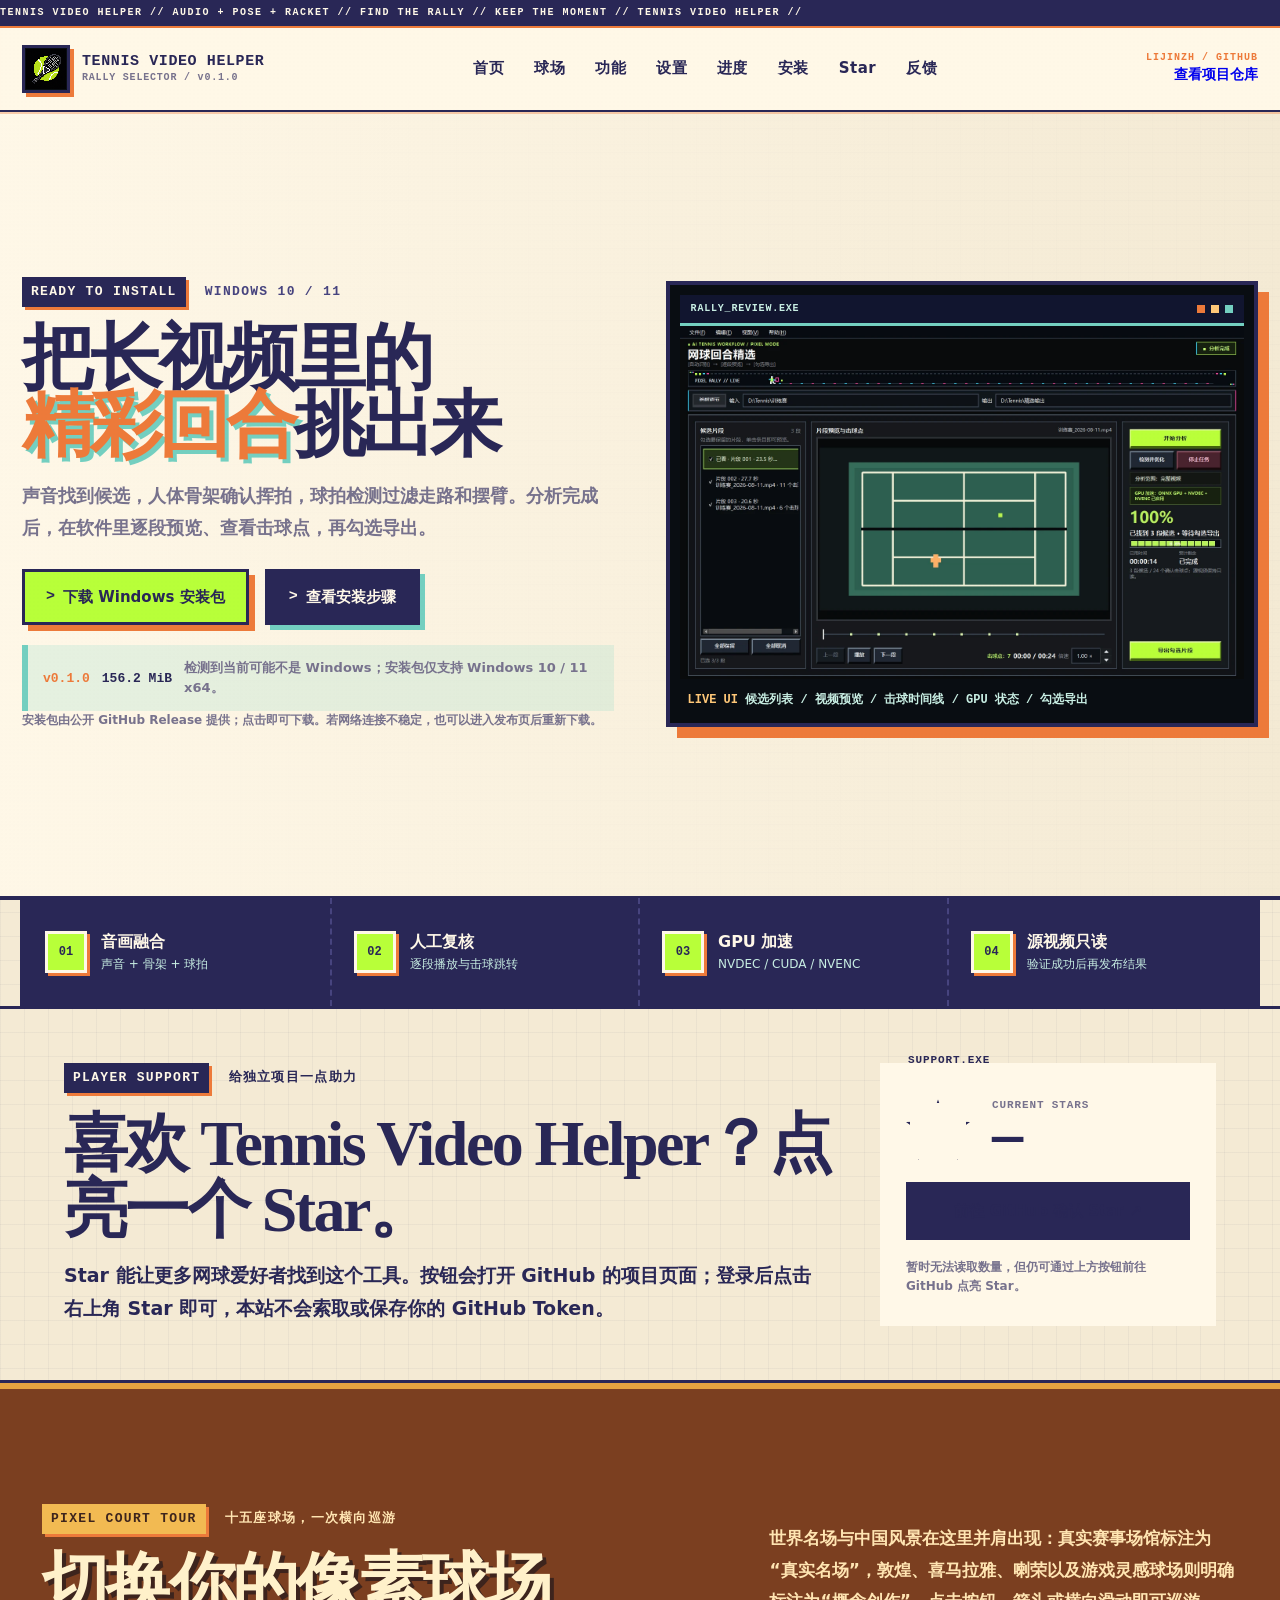
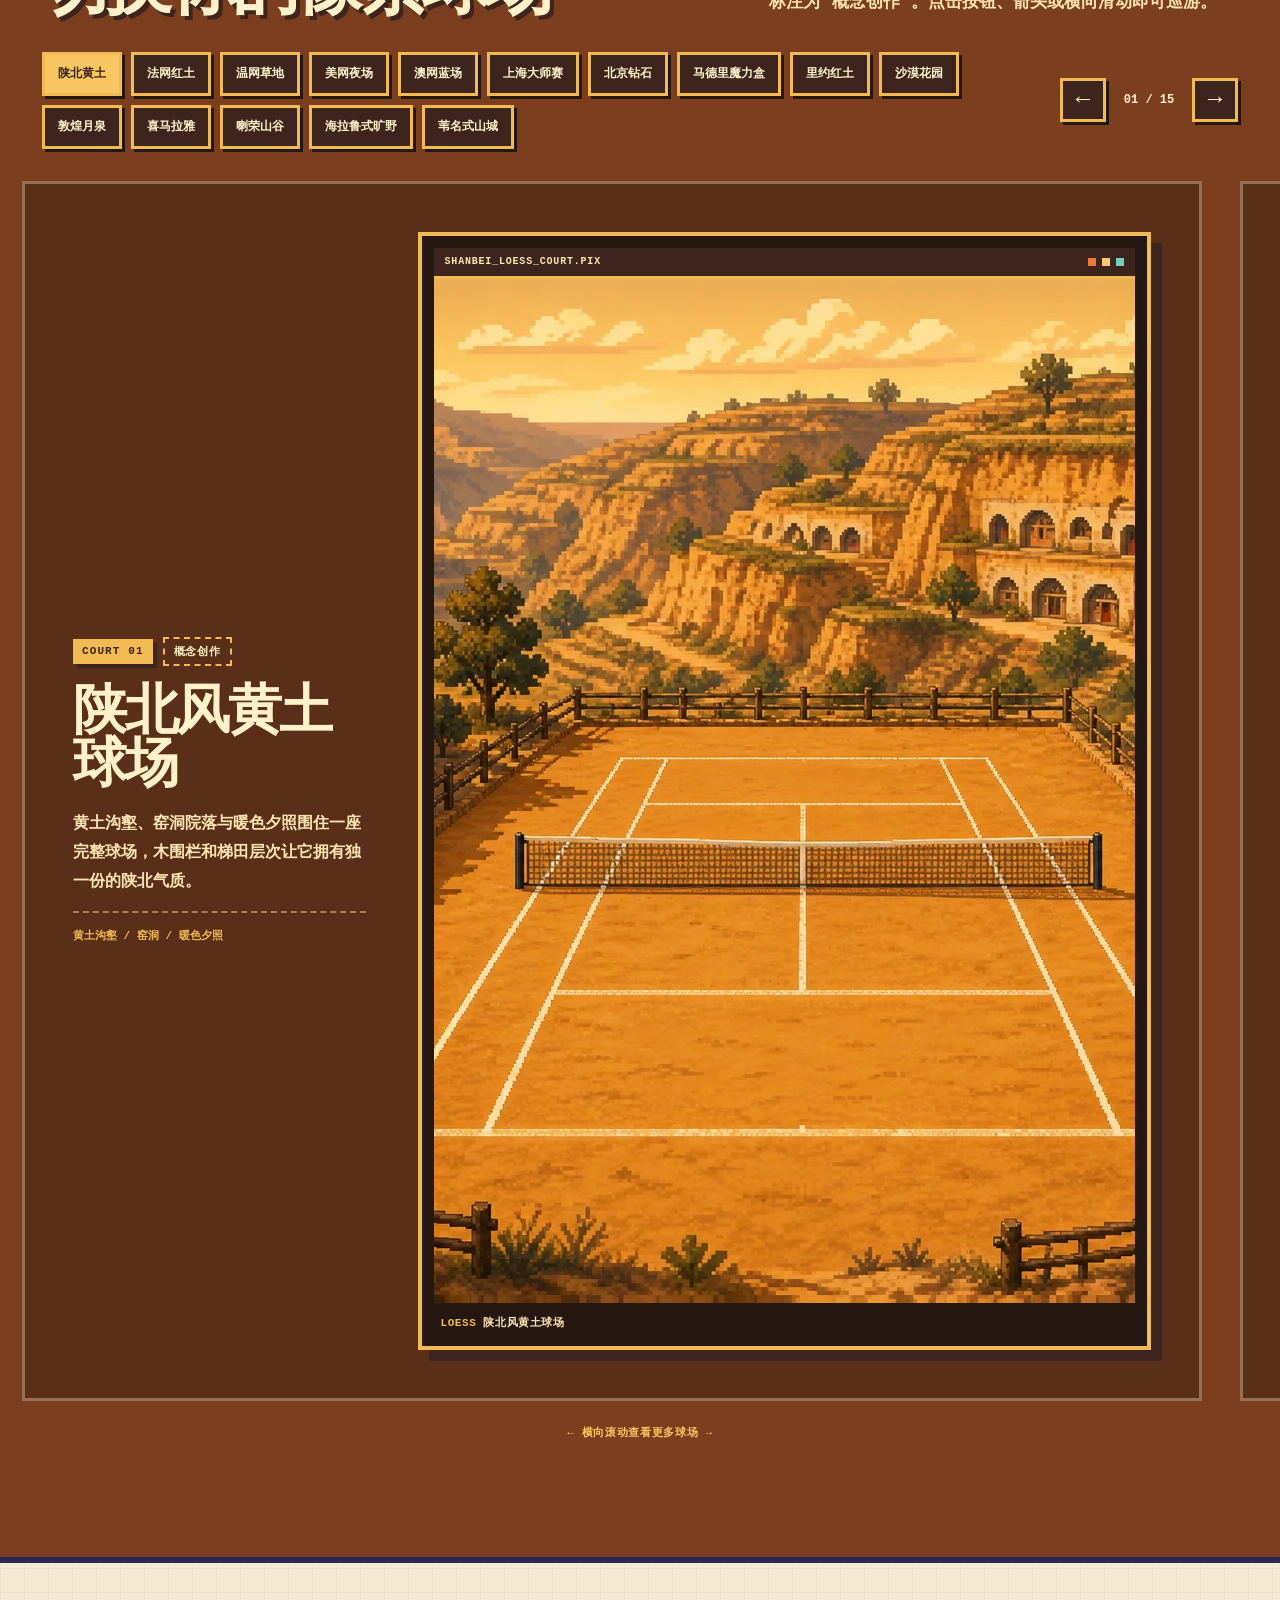
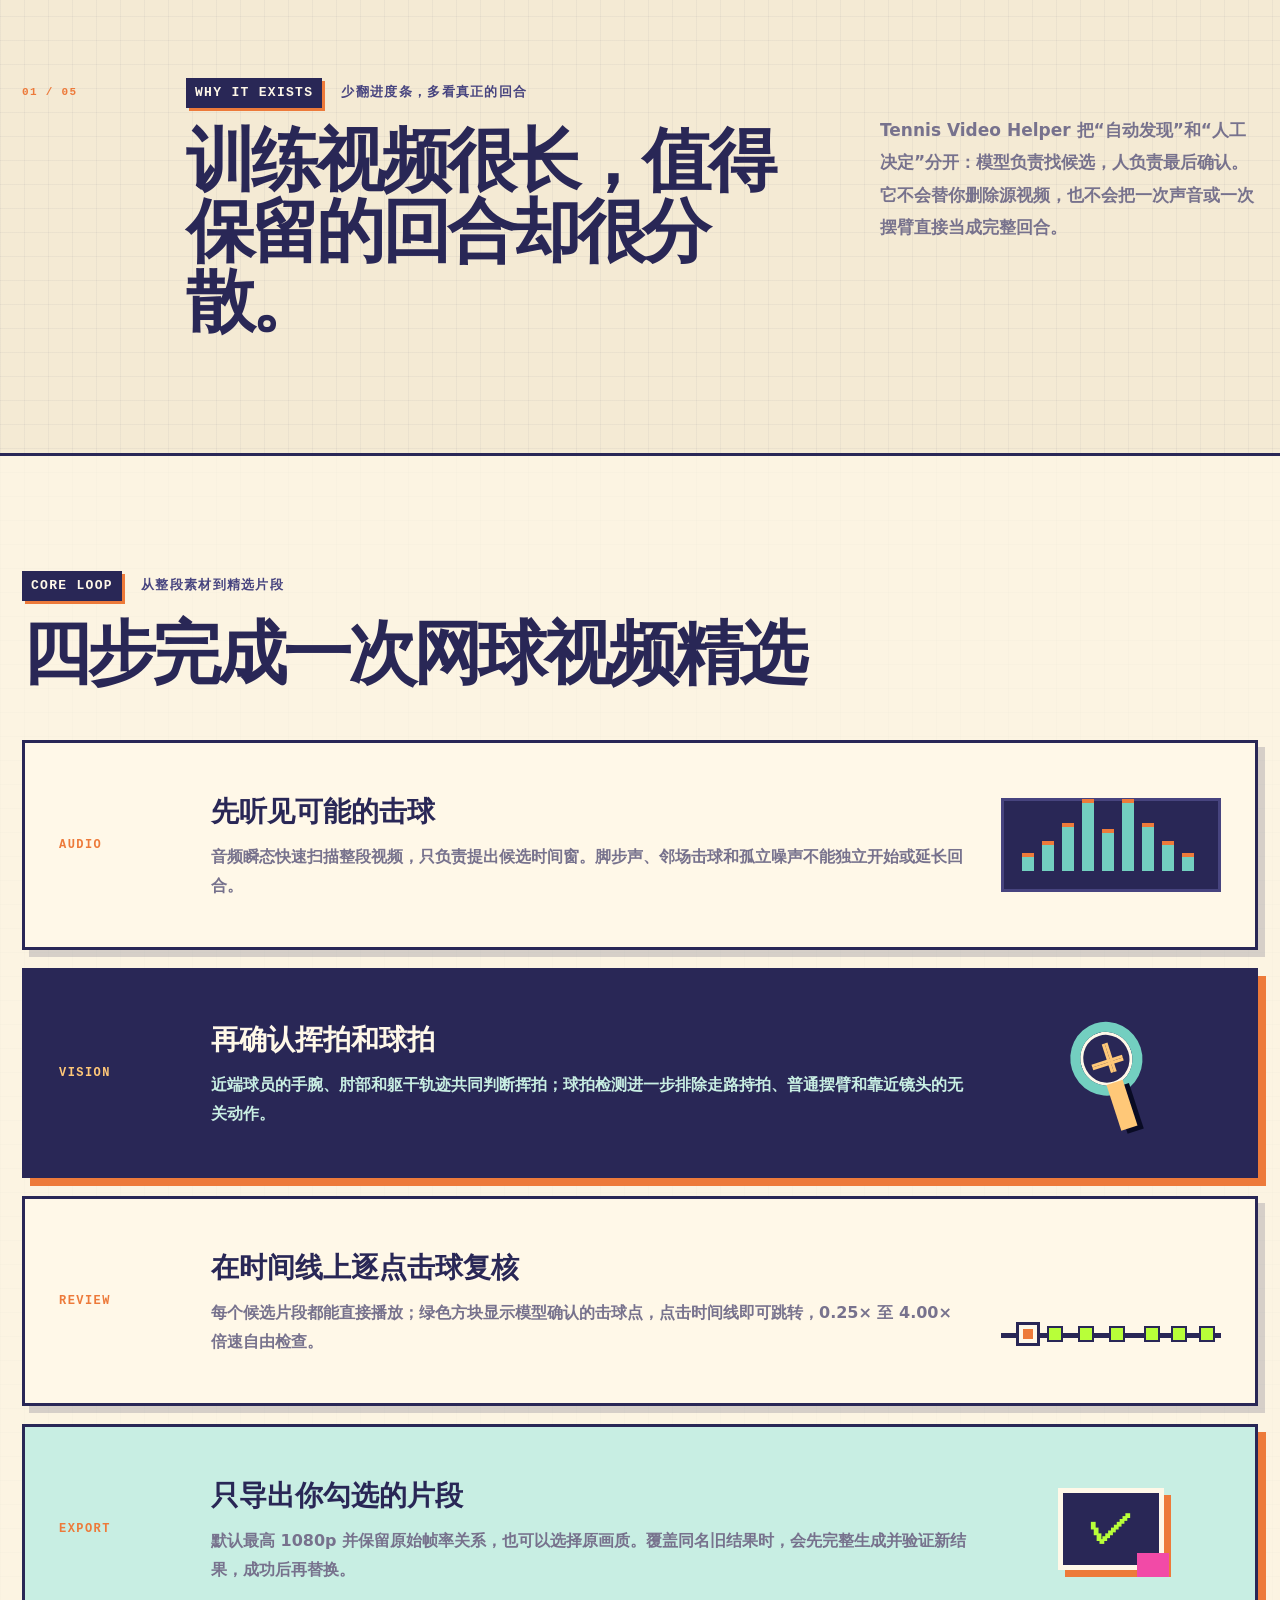
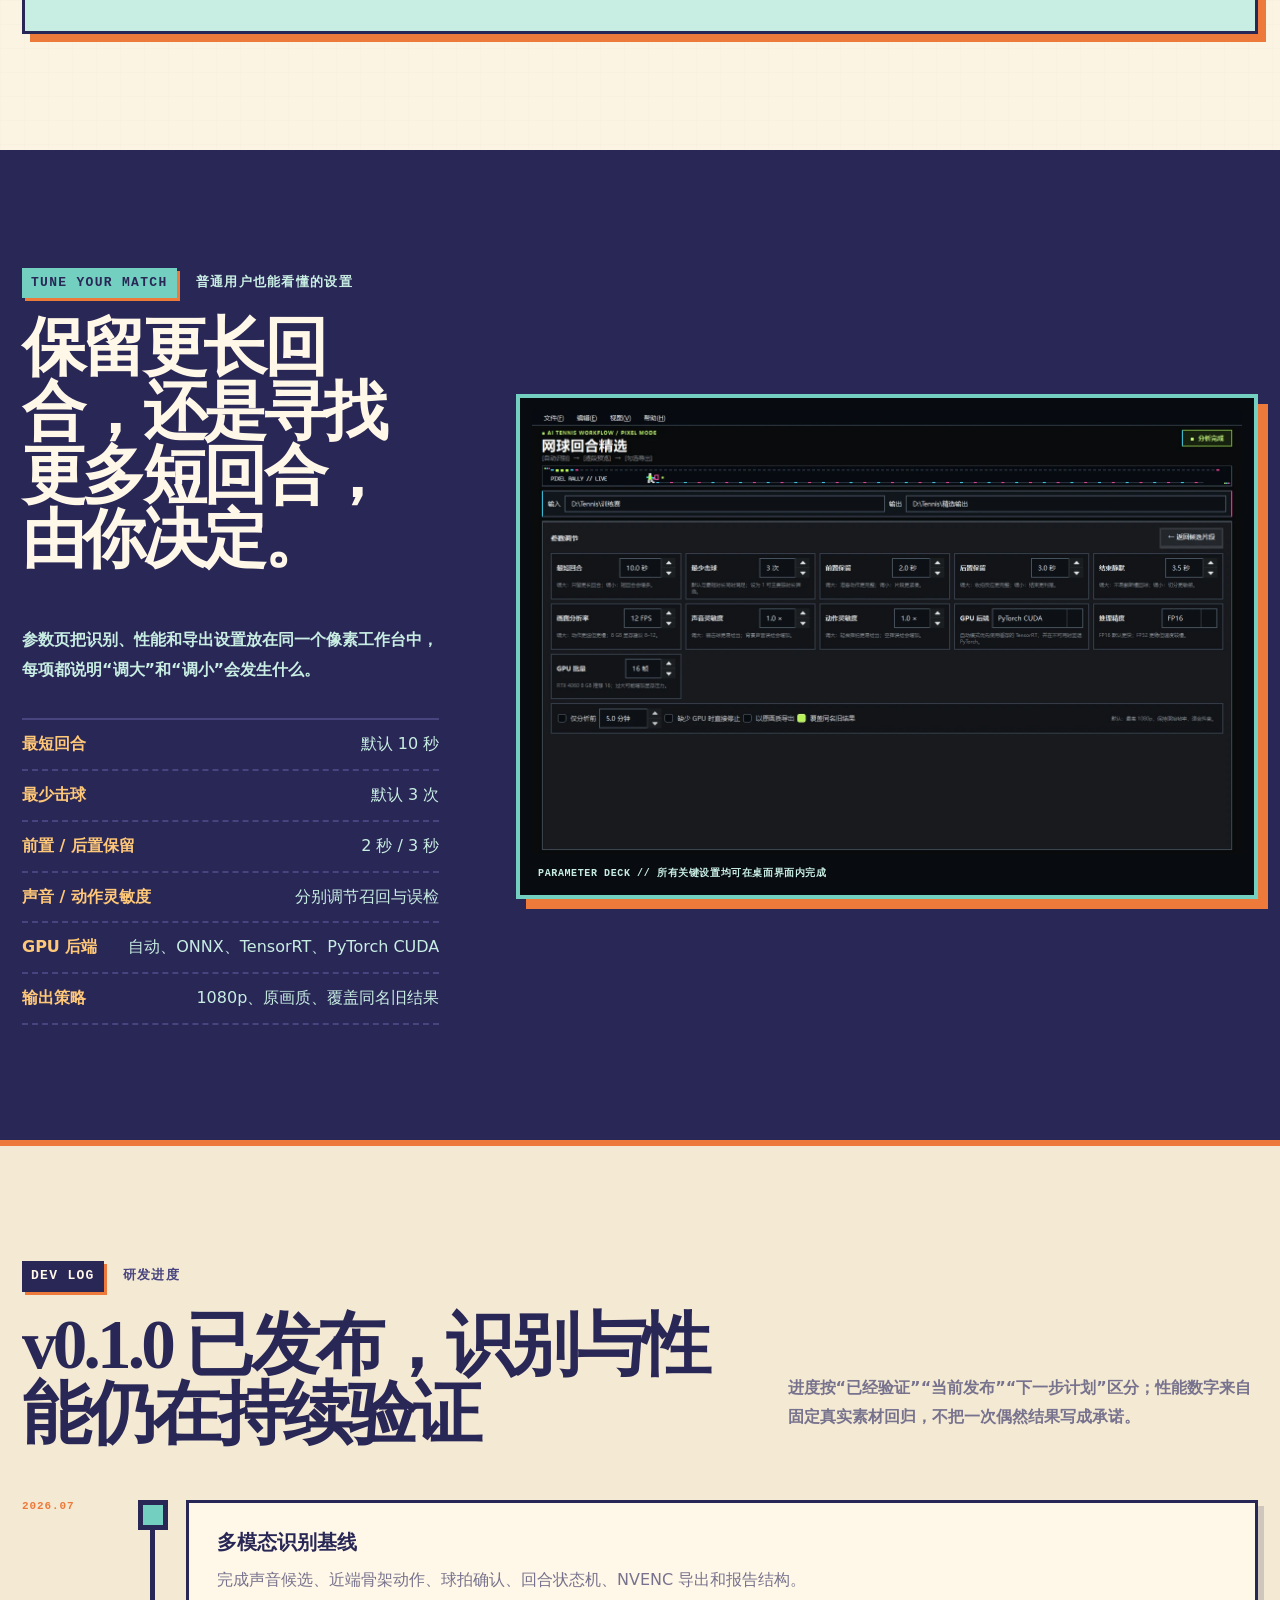
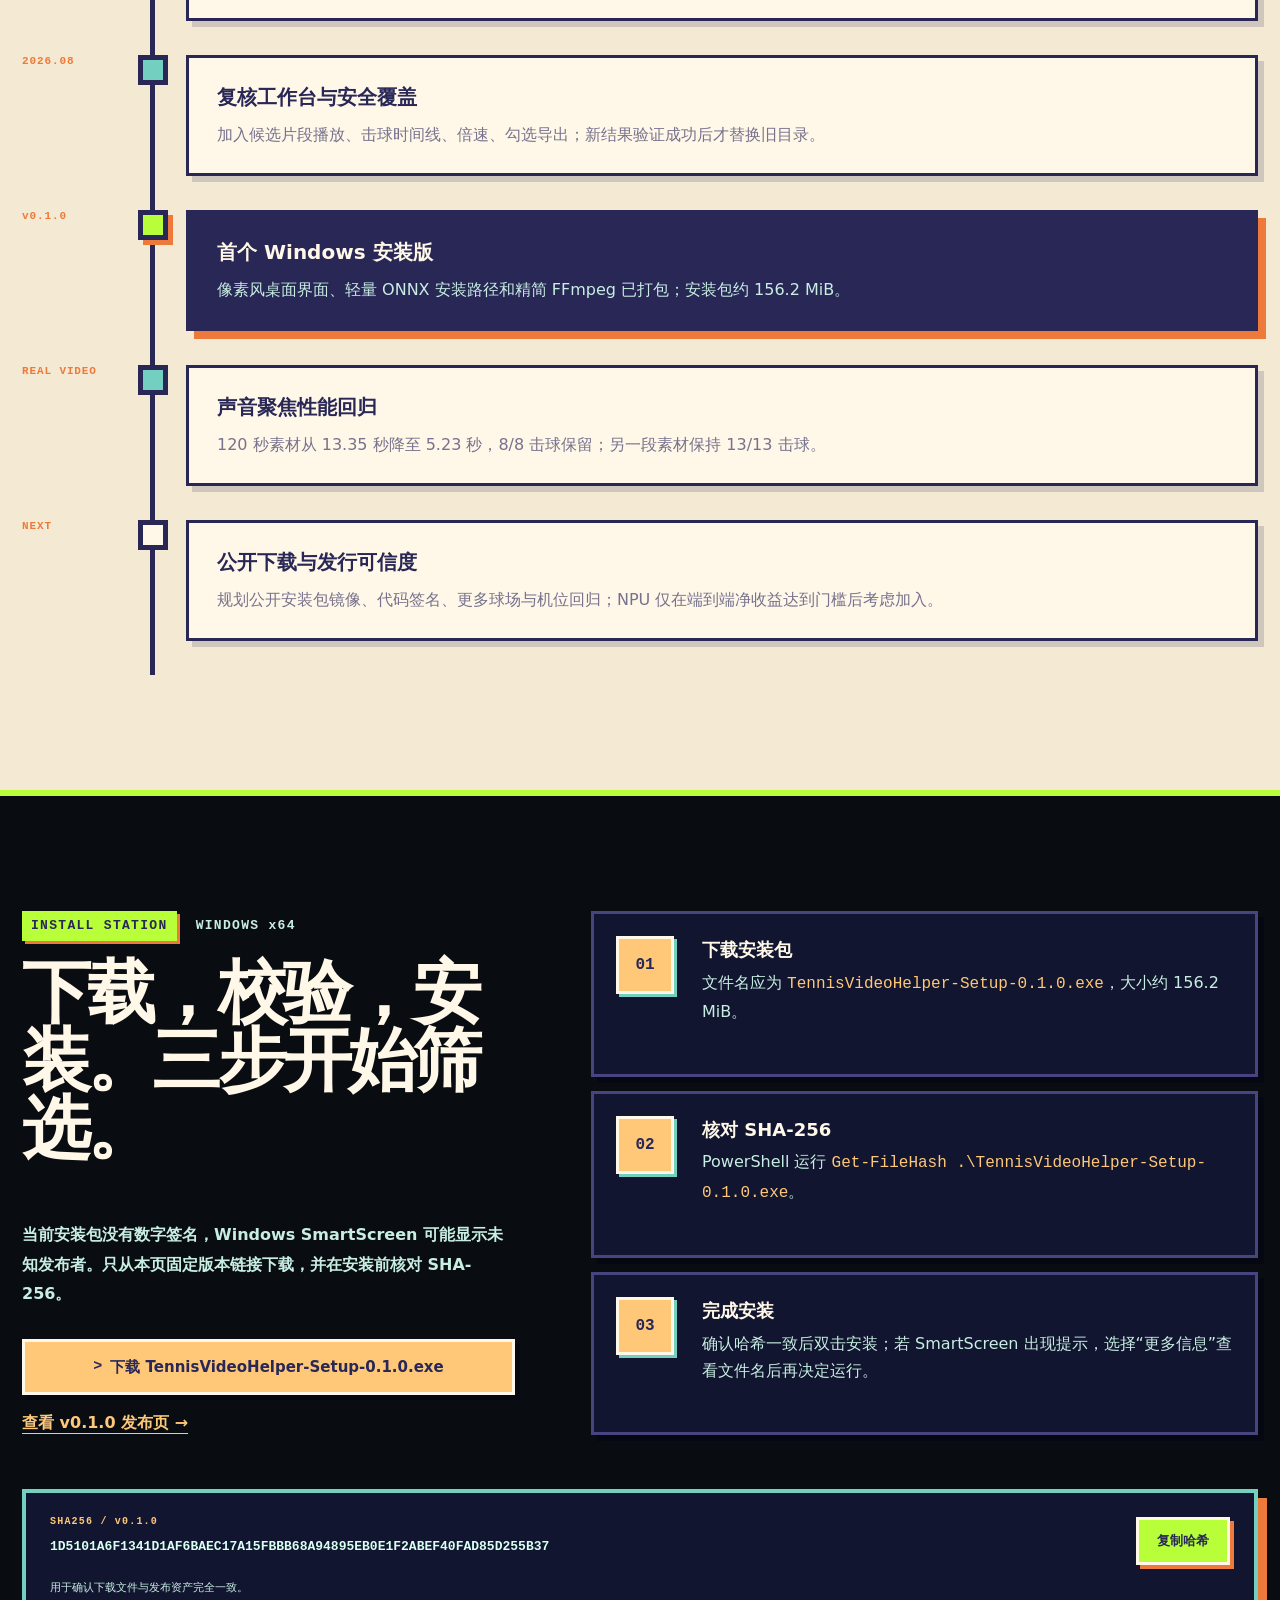
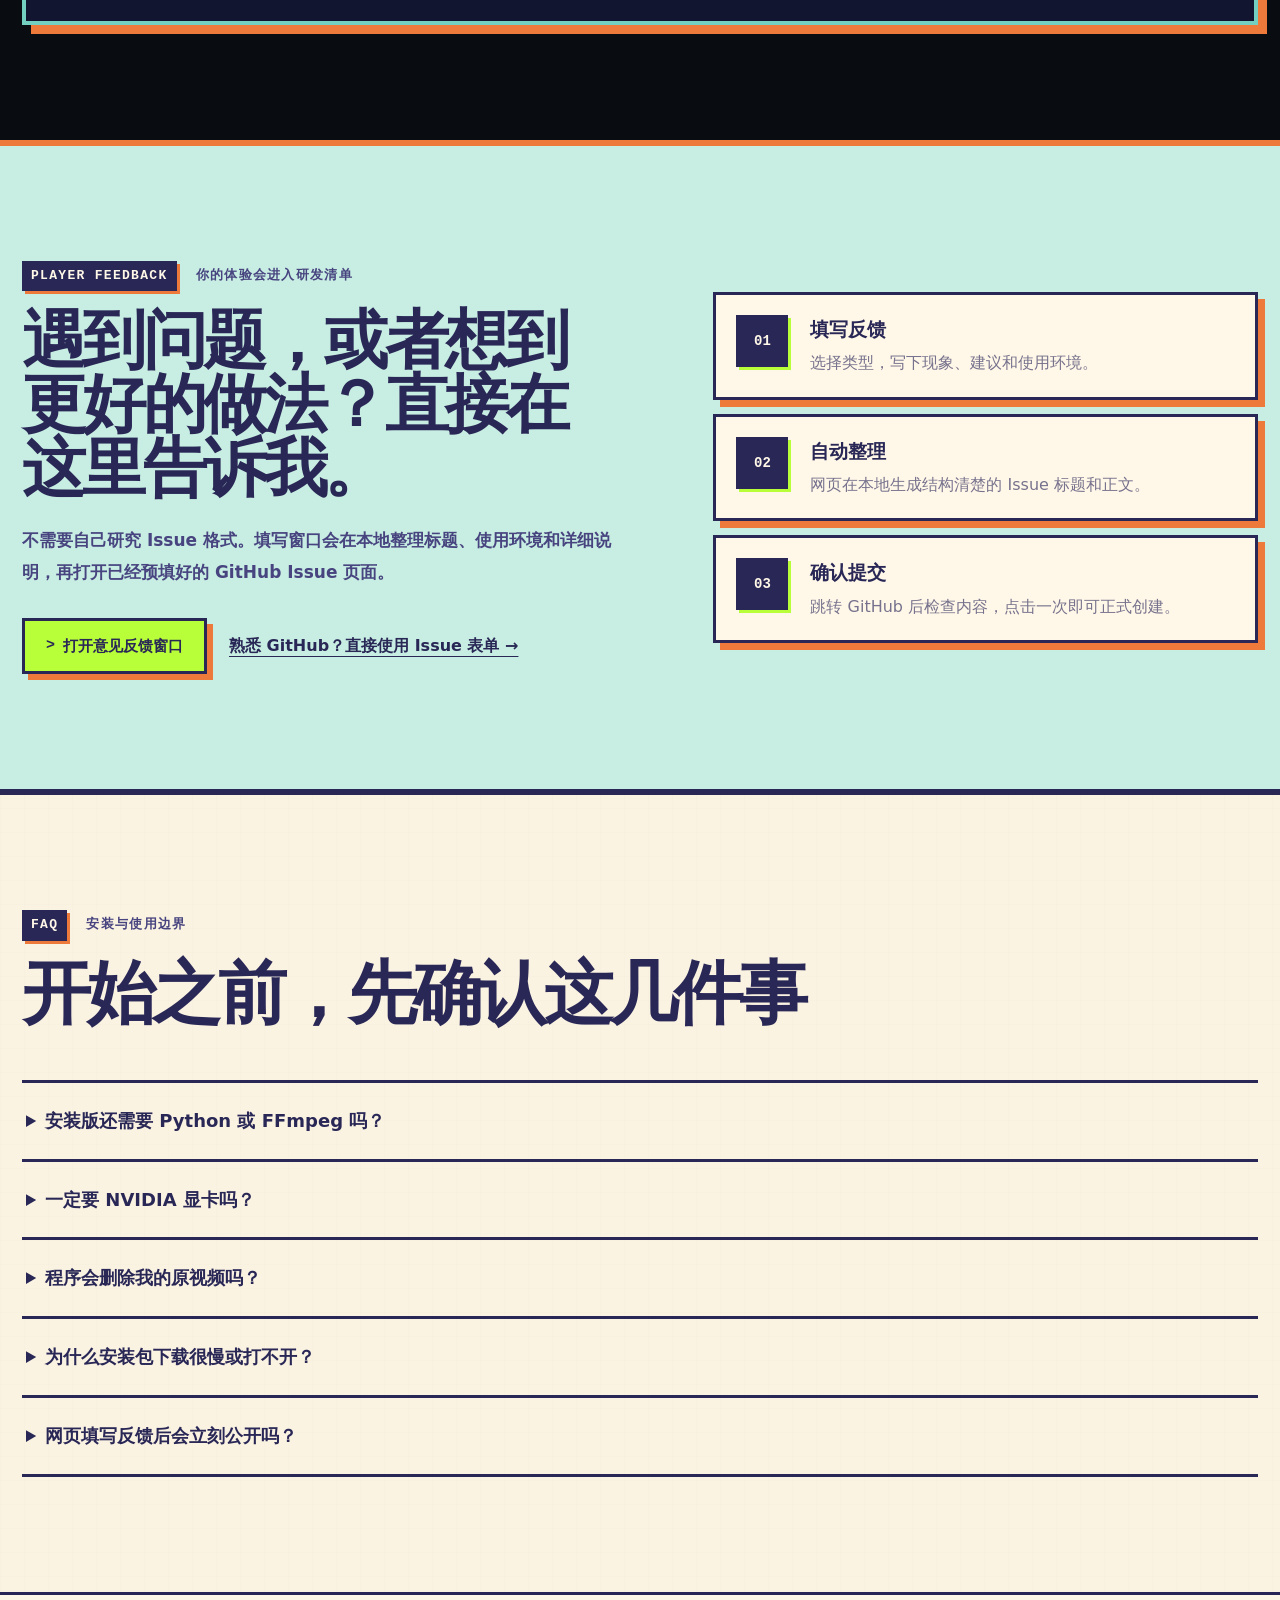
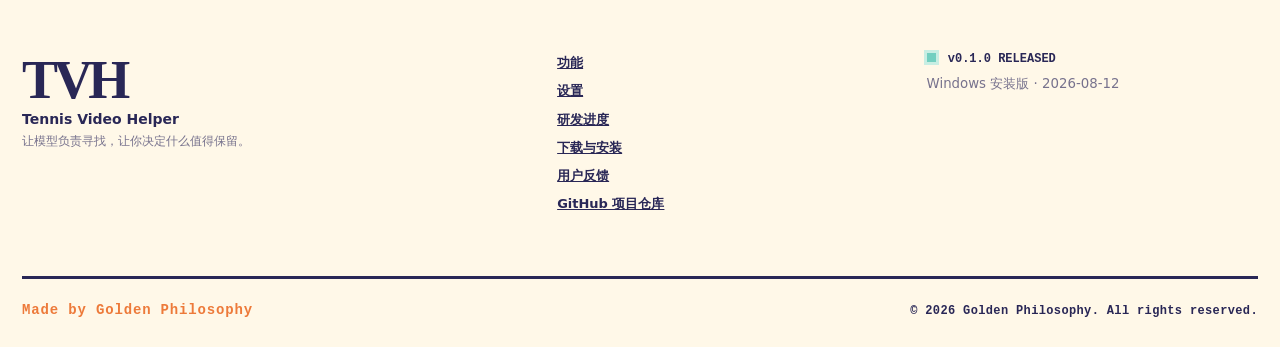
==== docs/index.html @ b2870d3b "feat: add homepage GitHub star entry" ====
<!doctype html>
<html lang="zh-CN">
<head>
  <meta charset="utf-8">
  <meta name="viewport" content="width=device-width, initial-scale=1">
  <meta name="description" content="Tennis Video Helper：自动识别网球长回合、逐段预览击球点并安全导出精选视频的 Windows 桌面工具。">
  <meta name="theme-color" content="#292756">
  <meta property="og:title" content="Tennis Video Helper · 网球回合自动精选">
  <meta property="og:description" content="声音、骨架与球拍检测共同确认击球，自动筛选值得保留的网球回合。">
  <meta property="og:type" content="website">
  <meta property="og:url" content="https://lijinzh.github.io/TennisVideoHelper/">
  <title>Tennis Video Helper · 网球回合自动精选</title>
  <link rel="canonical" href="https://lijinzh.github.io/TennisVideoHelper/">
  <link rel="icon" type="image/png" href="assets/images/tennis-video-helper/app-icon.png">
  <link rel="stylesheet" href="pixel-preview.css?v=20260812-tennis">
  <link rel="stylesheet" href="tennis-video-helper.css?v=20260812-v5">
  <link rel="stylesheet" href="github-star.css?v=20260812-v1">
  <script src="pixel-preview.js?v=20260812-tennis" defer></script>
  <script src="tennis-video-helper.js?v=20260812-v4" defer></script>
  <script src="github-star.js?v=20260812-v1" defer></script>
</head>
<body class="pixel-site tennis-site">
  <a class="skip-link" href="#main-content">跳到主要内容</a>

  <div class="pixel-ticker" aria-hidden="true">
    <div>TENNIS VIDEO HELPER // AUDIO + POSE + RACKET // FIND THE RALLY // KEEP THE MOMENT // TENNIS VIDEO HELPER //</div>
  </div>

  <header class="pixel-header tennis-header" data-header>
    <a class="pixel-brand tennis-brand" href="index.html" aria-label="Tennis Video Helper 首页">
      <span class="tennis-brand__icon"><img src="assets/images/tennis-video-helper/app-icon.png" width="40" height="40" alt=""></span>
      <span><strong>TENNIS VIDEO HELPER</strong><small>RALLY SELECTOR / v0.1.0</small></span>
    </a>
    <button class="pixel-menu" type="button" data-pixel-menu aria-expanded="false" aria-controls="tennis-nav">MENU</button>
    <nav class="pixel-nav tennis-nav" id="tennis-nav" data-pixel-nav aria-label="页面导航">
      <a href="#overview">首页</a>
      <a href="#courts">球场</a>
      <a href="#features">功能</a>
      <a href="#settings">设置</a>
      <a href="#progress">进度</a>
      <a href="#install">安装</a>
      <a href="#feedback">反馈</a>
    </nav>
    <a class="tennis-back-link" href="https://github.com/Lijinzh/TennisVideoHelper" target="_blank" rel="noopener noreferrer"><span>LIJINZH / GITHUB</span><strong>查看项目仓库</strong></a>
  </header>

  <main id="main-content">
    <section class="tennis-hero" id="overview" aria-labelledby="tennis-title">
      <div class="tennis-hero__copy" data-pixel-reveal>
        <p class="tennis-kicker"><span>READY TO INSTALL</span> WINDOWS 10 / 11</p>
        <h1 id="tennis-title">把长视频里的<br><em>精彩回合</em>挑出来</h1>
        <p class="tennis-hero__lead">声音找到候选，人体骨架确认挥拍，球拍检测过滤走路和摆臂。分析完成后，在软件里逐段预览、查看击球点，再勾选导出。</p>
        <div class="tennis-hero__actions">
          <a class="tennis-button tennis-button--primary" data-tv-download href="https://github.com/Lijinzh/TennisVideoHelper/releases/download/v0.1.0/TennisVideoHelper-Setup-0.1.0.exe" download="TennisVideoHelper-Setup-0.1.0.exe" rel="noopener noreferrer">下载 Windows 安装包</a>
          <a class="tennis-button" href="#install">查看安装步骤</a>
        </div>
        <div class="tennis-install-note" role="status" data-download-status>
          <span>v0.1.0</span><strong>156.2 MiB</strong><small>内置运行环境、模型与 FFmpeg，无需另装 Python。</small>
        </div>
        <p class="tennis-private-note">安装包由公开 GitHub Release 提供；点击即可下载。若网络连接不稳定，也可以进入发布页后重新下载。</p>
      </div>

      <figure class="tennis-hero__screen" data-pixel-reveal>
        <div class="tennis-window-bar"><span>RALLY_REVIEW.EXE</span><i></i><i></i><i></i></div>
        <img src="assets/images/tennis-video-helper/app-review.webp" width="1440" height="900" alt="Tennis Video Helper 候选回合预览、击球点时间线与导出界面" fetchpriority="high">
        <figcaption><span>LIVE UI</span> 候选列表 / 视频预览 / 击球时间线 / GPU 状态 / 勾选导出</figcaption>
      </figure>
    </section>

    <section class="tennis-signal-strip" aria-label="软件能力概览">
      <article><span>01</span><div><strong>音画融合</strong><small>声音 + 骨架 + 球拍</small></div></article>
      <article><span>02</span><div><strong>人工复核</strong><small>逐段播放与击球跳转</small></div></article>
      <article><span>03</span><div><strong>GPU 加速</strong><small>NVDEC / CUDA / NVENC</small></div></article>
      <article><span>04</span><div><strong>源视频只读</strong><small>验证成功后再发布结果</small></div></article>
    </section>

    <section class="tennis-court-section" id="courts" aria-labelledby="courts-title" data-court-gallery>
      <header class="tennis-court-heading" data-pixel-reveal>
        <div>
          <p class="tennis-kicker"><span>PIXEL COURT TOUR</span> 十五座球场，一次横向巡游</p>
          <h2 id="courts-title">切换你的像素球场</h2>
        </div>
        <p>世界名场与中国风景在这里并肩出现：真实赛事场馆标注为“真实名场”，敦煌、喜马拉雅、喇荣以及游戏灵感球场则明确标注为“概念创作”。点击按钮、箭头或横向滑动即可巡游。</p>
      </header>

      <div class="tennis-court-toolbar" data-pixel-reveal>
        <div class="tennis-court-tabs" role="tablist" aria-label="选择像素球场风格">
          <button type="button" role="tab" aria-selected="true" aria-controls="court-shanbei" data-court-tab="court-shanbei">陕北黄土</button>
          <button type="button" role="tab" aria-selected="false" aria-controls="court-paris" data-court-tab="court-paris">法网红土</button>
          <button type="button" role="tab" aria-selected="false" aria-controls="court-london" data-court-tab="court-london">温网草地</button>
          <button type="button" role="tab" aria-selected="false" aria-controls="court-new-york" data-court-tab="court-new-york">美网夜场</button>
          <button type="button" role="tab" aria-selected="false" aria-controls="court-melbourne" data-court-tab="court-melbourne">澳网蓝场</button>
          <button type="button" role="tab" aria-selected="false" aria-controls="court-shanghai" data-court-tab="court-shanghai">上海大师赛</button>
          <button type="button" role="tab" aria-selected="false" aria-controls="court-beijing" data-court-tab="court-beijing">北京钻石</button>
          <button type="button" role="tab" aria-selected="false" aria-controls="court-madrid" data-court-tab="court-madrid">马德里魔力盒</button>
          <button type="button" role="tab" aria-selected="false" aria-controls="court-rio" data-court-tab="court-rio">里约红土</button>
          <button type="button" role="tab" aria-selected="false" aria-controls="court-indian-wells" data-court-tab="court-indian-wells">沙漠花园</button>
          <button type="button" role="tab" aria-selected="false" aria-controls="court-dunhuang" data-court-tab="court-dunhuang">敦煌月泉</button>
          <button type="button" role="tab" aria-selected="false" aria-controls="court-himalaya" data-court-tab="court-himalaya">喜马拉雅</button>
          <button type="button" role="tab" aria-selected="false" aria-controls="court-larung" data-court-tab="court-larung">喇荣山谷</button>
          <button type="button" role="tab" aria-selected="false" aria-controls="court-hyrule" data-court-tab="court-hyrule">海拉鲁式旷野</button>
          <button type="button" role="tab" aria-selected="false" aria-controls="court-ashina" data-court-tab="court-ashina">苇名式山城</button>
        </div>
        <div class="tennis-court-arrows" aria-label="球场切换">
          <button type="button" data-court-previous aria-label="上一个球场">←</button>
          <span data-court-position aria-live="polite">01 / 15</span>
          <button type="button" data-court-next aria-label="下一个球场">→</button>
        </div>
      </div>

      <div class="tennis-court-viewport" data-court-viewport tabindex="0" aria-label="像素球场横向画廊">
        <div class="tennis-court-track">
          <article class="tennis-court-slide is-active" id="court-shanbei" role="tabpanel" aria-label="陕北风黄土球场" data-court-slide data-court-theme="loess">
            <div class="tennis-court-slide__copy">
              <div class="tennis-court-meta"><span class="tennis-court-number">COURT 01</span><span class="tennis-court-kind is-concept">概念创作</span></div>
              <h3>陕北风黄土球场</h3>
              <p>黄土沟壑、窑洞院落与暖色夕照围住一座完整球场，木围栏和梯田层次让它拥有独一份的陕北气质。</p>
              <small>黄土沟壑 / 窑洞 / 暖色夕照</small>
            </div>
            <figure class="tennis-court-card">
              <div class="tennis-window-bar"><span>SHANBEI_LOESS_COURT.PIX</span><i></i><i></i><i></i></div>
              <img src="assets/images/tennis-video-helper/shanbei-loess-court.webp" width="1536" height="1024" alt="像素风陕北黄土沟壑、窑洞和暖色夕照中的完整网球场" loading="lazy">
              <figcaption><span>LOESS</span> 陕北风黄土球场</figcaption>
            </figure>
          </article>

          <article class="tennis-court-slide" id="court-paris" role="tabpanel" aria-label="法网罗兰加洛斯红土球场" data-court-slide data-court-theme="clay">
            <div class="tennis-court-slide__copy">
              <div class="tennis-court-meta"><span class="tennis-court-number">COURT 02</span><span class="tennis-court-kind">真实名场</span></div>
              <h3>法网·罗兰加洛斯红土</h3>
              <p>砖红色红土与深绿看台构成经典对比，远处的巴黎城市轮廓把春日大赛气氛收进像素画面。</p>
              <small>红土 / 深绿看台 / 巴黎春日</small>
            </div>
            <figure class="tennis-court-card">
              <div class="tennis-window-bar"><span>PARIS_CLAY_COURT.PIX</span><i></i><i></i><i></i></div>
              <img src="assets/images/tennis-video-helper/roland-garros-clay-court.webp" width="1536" height="1024" alt="像素风巴黎红土网球场、深绿看台和城市天际线" loading="lazy">
              <figcaption><span>CLAY</span> 巴黎大满贯红土氛围</figcaption>
            </figure>
          </article>

          <article class="tennis-court-slide" id="court-london" role="tabpanel" aria-label="温布尔登草地球场" data-court-slide data-court-theme="grass">
            <div class="tennis-court-slide__copy">
              <div class="tennis-court-meta"><span class="tennis-court-number">COURT 03</span><span class="tennis-court-kind">真实名场</span></div>
              <h3>温布尔登草地球场</h3>
              <p>清晰的修剪草纹、底线磨损、常春藤与传统英伦建筑，组成安静而庄重的夏日草地赛场。</p>
              <small>草地 / 常春藤 / 英伦夏日</small>
            </div>
            <figure class="tennis-court-card">
              <div class="tennis-window-bar"><span>LONDON_GRASS_COURT.PIX</span><i></i><i></i><i></i></div>
              <img src="assets/images/tennis-video-helper/wimbledon-grass-court.webp" width="1565" height="1005" alt="像素风伦敦草地网球场、常春藤和英伦建筑" loading="lazy">
              <figcaption><span>GRASS</span> 伦敦传统草地氛围</figcaption>
            </figure>
          </article>

          <article class="tennis-court-slide" id="court-new-york" role="tabpanel" aria-label="美网纽约夜场硬地球场" data-court-slide data-court-theme="night">
            <div class="tennis-court-slide__copy">
              <div class="tennis-court-meta"><span class="tennis-court-number">COURT 04</span><span class="tennis-court-kind">真实名场</span></div>
              <h3>美网纽约夜场硬地</h3>
              <p>电光蓝硬地、巨型灯架与霓虹城市天际线，让这一站成为整组球场里最鲜明的夜赛场景。</p>
              <small>蓝色硬地 / 夜赛灯光 / 纽约天际线</small>
            </div>
            <figure class="tennis-court-card">
              <div class="tennis-window-bar"><span>NEW_YORK_NIGHT_COURT.PIX</span><i></i><i></i><i></i></div>
              <img src="assets/images/tennis-video-helper/us-open-night-court.webp" width="1536" height="1024" alt="像素风纽约夜间蓝色硬地网球场和城市天际线" loading="lazy">
              <figcaption><span>NIGHT HARD</span> 纽约夏末夜场氛围</figcaption>
            </figure>
          </article>

          <article class="tennis-court-slide" id="court-melbourne" role="tabpanel" aria-label="澳网墨尔本蓝色硬地球场" data-court-slide data-court-theme="australia">
            <div class="tennis-court-slide__copy">
              <div class="tennis-court-meta"><span class="tennis-court-number">COURT 05</span><span class="tennis-court-kind">真实名场</span></div>
              <h3>澳网墨尔本蓝色硬地</h3>
              <p>明亮青蓝球场、开放式现代屋顶与桉树绿意，呈现通透、热烈而富有速度感的澳洲盛夏。</p>
              <small>青蓝硬地 / 现代场馆 / 澳洲盛夏</small>
            </div>
            <figure class="tennis-court-card">
              <div class="tennis-window-bar"><span>MELBOURNE_DAY_COURT.PIX</span><i></i><i></i><i></i></div>
              <img src="assets/images/tennis-video-helper/australian-open-day-court.webp" width="1536" height="1024" alt="像素风墨尔本日间青蓝色硬地网球场和现代开放式场馆" loading="lazy">
              <figcaption><span>DAY HARD</span> 墨尔本盛夏蓝场氛围</figcaption>
            </figure>
          </article>

          <article class="tennis-court-slide" id="court-shanghai" role="tabpanel" aria-label="上海大师赛旗忠网球中心" data-court-slide data-court-theme="shanghai">
            <div class="tennis-court-slide__copy">
              <div class="tennis-court-meta"><span class="tennis-court-number">COURT 06</span><span class="tennis-court-kind">真实名场</span></div>
              <h3>上海大师赛·旗忠网球中心</h3>
              <p>玉兰花瓣般展开的可开合屋顶俯瞰蓝绿硬地，把上海秋日的速度感与现代建筑气质收进同一幅像素画。</p>
              <small>蓝绿硬地 / 玉兰屋顶 / 上海秋日</small>
            </div>
            <figure class="tennis-court-card">
              <div class="tennis-window-bar"><span>SHANGHAI_QIZHONG_COURT.PIX</span><i></i><i></i><i></i></div>
              <img src="assets/images/tennis-video-helper/shanghai-qizhong-court.webp" width="1536" height="1024" alt="像素风上海旗忠网球中心玉兰花瓣屋顶和蓝绿硬地球场" loading="lazy">
              <figcaption><span>HARD</span> 上海大师赛旗忠网球中心</figcaption>
            </figure>
          </article>

          <article class="tennis-court-slide" id="court-beijing" role="tabpanel" aria-label="北京国家网球中心钻石球场" data-court-slide data-court-theme="beijing">
            <div class="tennis-court-slide__copy">
              <div class="tennis-court-meta"><span class="tennis-court-number">COURT 07</span><span class="tennis-court-kind">真实名场</span></div>
              <h3>北京国家网球中心·钻石球场</h3>
              <p>紫蓝硬地嵌进钻石切面的现代场馆，远处借鸟巢天际线点出北京坐标；这里是国家网球中心，不把球场误写进鸟巢内部。</p>
              <small>紫蓝硬地 / 钻石球场 / 鸟巢远景</small>
            </div>
            <figure class="tennis-court-card">
              <div class="tennis-window-bar"><span>BEIJING_DIAMOND_COURT.PIX</span><i></i><i></i><i></i></div>
              <img src="assets/images/tennis-video-helper/beijing-national-tennis-center.webp" width="1536" height="1024" alt="像素风北京国家网球中心钻石球场和远处鸟巢天际线" loading="lazy">
              <figcaption><span>CHINA</span> 北京国家网球中心</figcaption>
            </figure>
          </article>

          <article class="tennis-court-slide" id="court-madrid" role="tabpanel" aria-label="马德里魔力盒红土球场" data-court-slide data-court-theme="madrid">
            <div class="tennis-court-slide__copy">
              <div class="tennis-court-meta"><span class="tennis-court-number">COURT 08</span><span class="tennis-court-kind">真实名场</span></div>
              <h3>马德里·魔力盒红土</h3>
              <p>砖红红土与黑灰钢结构形成强烈反差，可开合的几何屋顶让西班牙首都这座球场拥有近乎舞台装置般的辨识度。</p>
              <small>红土 / 几何屋顶 / 马德里暮色</small>
            </div>
            <figure class="tennis-court-card">
              <div class="tennis-window-bar"><span>MADRID_MAGIC_BOX_COURT.PIX</span><i></i><i></i><i></i></div>
              <img src="assets/images/tennis-video-helper/madrid-caja-magica-court.webp" width="1536" height="1024" alt="像素风马德里魔力盒红土球场和可开合几何屋顶" loading="lazy">
              <figcaption><span>CLAY</span> 马德里魔力盒球场</figcaption>
            </figure>
          </article>

          <article class="tennis-court-slide" id="court-rio" role="tabpanel" aria-label="里约热内卢赛马会红土球场" data-court-slide data-court-theme="rio">
            <div class="tennis-court-slide__copy">
              <div class="tennis-court-meta"><span class="tennis-court-number">COURT 09</span><span class="tennis-court-kind">真实名场</span></div>
              <h3>里约·赛马会红土</h3>
              <p>橙红球场被棕榈、殖民风建筑与热带山景包围，远处基督像剪影把南美阳光和城市节奏带进比赛现场。</p>
              <small>红土 / 热带绿意 / 里约山景</small>
            </div>
            <figure class="tennis-court-card">
              <div class="tennis-window-bar"><span>RIO_JOCKEY_CLUB_COURT.PIX</span><i></i><i></i><i></i></div>
              <img src="assets/images/tennis-video-helper/rio-jockey-club-court.webp" width="1536" height="1024" alt="像素风里约赛马会红土球场、棕榈与基督像山景" loading="lazy">
              <figcaption><span>CLAY</span> 里约赛马会球场</figcaption>
            </figure>
          </article>

          <article class="tennis-court-slide" id="court-indian-wells" role="tabpanel" aria-label="印第安维尔斯沙漠网球花园" data-court-slide data-court-theme="desert-hard">
            <div class="tennis-court-slide__copy">
              <div class="tennis-court-meta"><span class="tennis-court-number">COURT 10</span><span class="tennis-court-kind">真实名场</span></div>
              <h3>印第安维尔斯·沙漠花园</h3>
              <p>蓝色硬地、成排棕榈与科切拉谷山脉在夕阳中相遇，球场像一块被精心灌溉出来的沙漠绿洲。</p>
              <small>蓝色硬地 / 棕榈 / 沙漠山脉</small>
            </div>
            <figure class="tennis-court-card">
              <div class="tennis-window-bar"><span>INDIAN_WELLS_GARDEN.PIX</span><i></i><i></i><i></i></div>
              <img src="assets/images/tennis-video-helper/indian-wells-desert-court.webp" width="1536" height="1024" alt="像素风印第安维尔斯蓝色硬地、棕榈和沙漠山脉" loading="lazy">
              <figcaption><span>DESERT HARD</span> 印第安维尔斯网球花园</figcaption>
            </figure>
          </article>

          <article class="tennis-court-slide" id="court-dunhuang" role="tabpanel" aria-label="敦煌鸣沙山月牙泉概念网球场" data-court-slide data-court-theme="dunhuang">
            <div class="tennis-court-slide__copy">
              <div class="tennis-court-meta"><span class="tennis-court-number">COURT 11</span><span class="tennis-court-kind is-concept">概念创作</span></div>
              <h3>敦煌·鸣沙月泉概念场</h3>
              <p>琥珀色沙丘托起赭红球场，月牙泉、丝路驿亭和一弯新月留在远处。这是一幅风景化想象，不对应现实场馆。</p>
              <small>概念创作 / 鸣沙山 / 月牙泉</small>
            </div>
            <figure class="tennis-court-card">
              <div class="tennis-window-bar"><span>DUNHUANG_DESERT_COURT.PIX</span><i></i><i></i><i></i></div>
              <img src="assets/images/tennis-video-helper/dunhuang-desert-court.webp" width="1536" height="1024" alt="像素风敦煌沙丘、月牙泉和丝路驿亭旁的概念网球场" loading="lazy">
              <figcaption><span>CONCEPT</span> 敦煌风景概念球场</figcaption>
            </figure>
          </article>

          <article class="tennis-court-slide" id="court-himalaya" role="tabpanel" aria-label="喜马拉雅山脚概念网球场" data-court-slide data-court-theme="himalaya">
            <div class="tennis-court-slide__copy">
              <div class="tennis-court-meta"><span class="tennis-court-number">COURT 12</span><span class="tennis-court-kind is-concept">概念创作</span></div>
              <h3>喜马拉雅山脚概念场</h3>
              <p>深青球场落在高原谷地，雪峰、冰川、晨光与薄雾构成安静而巨大的背景，强调人与自然尺度之间的反差。</p>
              <small>概念创作 / 雪峰 / 高原晨光</small>
            </div>
            <figure class="tennis-court-card">
              <div class="tennis-window-bar"><span>HIMALAYA_FOOTHILLS_COURT.PIX</span><i></i><i></i><i></i></div>
              <img src="assets/images/tennis-video-helper/himalaya-foothills-court.webp" width="1536" height="1024" alt="像素风喜马拉雅雪山脚下高原谷地中的概念网球场" loading="lazy">
              <figcaption><span>CONCEPT</span> 喜马拉雅山脚概念球场</figcaption>
            </figure>
          </article>

          <article class="tennis-court-slide" id="court-larung" role="tabpanel" aria-label="喇荣山谷概念网球场" data-court-slide data-court-theme="larung">
            <div class="tennis-court-slide__copy">
              <div class="tennis-court-meta"><span class="tennis-court-number">COURT 13</span><span class="tennis-court-kind is-concept">概念创作</span></div>
              <h3>喇荣山谷概念球场</h3>
              <p>受喇荣五明佛学院所在山谷的红色木屋景观启发，球场设置在开阔谷地而非宗教建筑内部，以克制方式保留高原聚落的视觉震撼。</p>
              <small>概念创作 / 红色山城 / 川西高原</small>
            </div>
            <figure class="tennis-court-card">
              <div class="tennis-window-bar"><span>LARUNG_VALLEY_COURT.PIX</span><i></i><i></i><i></i></div>
              <img src="assets/images/tennis-video-helper/larung-gar-valley-court.webp" width="1536" height="1024" alt="像素风川西高原红色山城景观旁的概念网球场" loading="lazy">
              <figcaption><span>CONCEPT</span> 喇荣山谷景观灵感</figcaption>
            </figure>
          </article>

          <article class="tennis-court-slide" id="court-hyrule" role="tabpanel" aria-label="塞尔达传说海拉鲁式旷野灵感概念网球场" data-court-slide data-court-theme="hyrule">
            <div class="tennis-court-slide__copy">
              <div class="tennis-court-meta"><span class="tennis-court-number">COURT 14</span><span class="tennis-court-kind is-concept">幻想灵感</span></div>
              <h3>《塞尔达传说》灵感·海拉鲁式旷野</h3>
              <p>翠绿草原、漂浮岛屿、古代石塔与蓝色能量装置围住一片草地球场，保留开放世界冒险感，但不使用角色、Logo 或具体关卡复制。</p>
              <small>幻想灵感 / 开放旷野 / 浮空遗迹</small>
            </div>
            <figure class="tennis-court-card">
              <div class="tennis-window-bar"><span>HYRULE_INSPIRED_COURT.PIX</span><i></i><i></i><i></i></div>
              <img src="assets/images/tennis-video-helper/hyrule-inspired-court.webp" width="1536" height="1024" alt="像素风海拉鲁式开放旷野、浮空遗迹和古代装置中的概念网球场" loading="lazy">
              <figcaption><span>FANTASY</span> 海拉鲁式旷野灵感</figcaption>
            </figure>
          </article>

          <article class="tennis-court-slide" id="court-ashina" role="tabpanel" aria-label="只狼苇名式山城灵感概念网球场" data-court-slide data-court-theme="ashina">
            <div class="tennis-court-slide__copy">
              <div class="tennis-court-meta"><span class="tennis-court-number">COURT 15</span><span class="tennis-court-kind is-concept">幻想灵感</span></div>
              <h3>《只狼》灵感·苇名式山城</h3>
              <p>深灰球场嵌在险峻战国山城庭院，天守、雪峰、枯松与朱桥营造肃穆压迫感，同样不使用角色、Logo 或具体关卡复制。</p>
              <small>幻想灵感 / 战国山城 / 雪峰薄雾</small>
            </div>
            <figure class="tennis-court-card">
              <div class="tennis-window-bar"><span>ASHINA_INSPIRED_COURT.PIX</span><i></i><i></i><i></i></div>
              <img src="assets/images/tennis-video-helper/ashina-inspired-court.webp" width="1536" height="1024" alt="像素风苇名式战国山城、雪峰和朱桥旁的概念网球场" loading="lazy">
              <figcaption><span>FANTASY</span> 苇名式山城灵感</figcaption>
            </figure>
          </article>
        </div>
      </div>
      <p class="tennis-court-scroll-hint" aria-hidden="true">← 横向滚动查看更多球场 →</p>
    </section>

    <section class="tennis-intro" aria-labelledby="intro-title">
      <div class="tennis-intro__number" aria-hidden="true">01 / 05</div>
      <div data-pixel-reveal>
        <p class="tennis-kicker"><span>WHY IT EXISTS</span> 少翻进度条，多看真正的回合</p>
        <h2 id="intro-title">训练视频很长，值得保留的回合却很分散。</h2>
      </div>
      <p data-pixel-reveal>Tennis Video Helper 把“自动发现”和“人工决定”分开：模型负责找候选，人负责最后确认。它不会替你删除源视频，也不会把一次声音或一次摆臂直接当成完整回合。</p>
    </section>

    <section class="tennis-feature-section" id="features" aria-labelledby="features-title">
      <header class="tennis-section-heading" data-pixel-reveal>
        <p class="tennis-kicker"><span>CORE LOOP</span> 从整段素材到精选片段</p>
        <h2 id="features-title">四步完成一次网球视频精选</h2>
      </header>

      <div class="tennis-feature-flow">
        <article class="tennis-feature-row" data-pixel-reveal>
          <div class="tennis-feature-row__index">AUDIO</div>
          <div><h3>先听见可能的击球</h3><p>音频瞬态快速扫描整段视频，只负责提出候选时间窗。脚步声、邻场击球和孤立噪声不能独立开始或延长回合。</p></div>
          <div class="tennis-pixel-diagram tennis-pixel-diagram--audio" aria-hidden="true"><i></i><i></i><i></i><i></i><i></i><i></i><i></i><i></i><i></i></div>
        </article>
        <article class="tennis-feature-row tennis-feature-row--dark" data-pixel-reveal>
          <div class="tennis-feature-row__index">VISION</div>
          <div><h3>再确认挥拍和球拍</h3><p>近端球员的手腕、肘部和躯干轨迹共同判断挥拍；球拍检测进一步排除走路持拍、普通摆臂和靠近镜头的无关动作。</p></div>
          <div class="tennis-racket-icon" aria-hidden="true"><span></span><i></i></div>
        </article>
        <article class="tennis-feature-row" data-pixel-reveal>
          <div class="tennis-feature-row__index">REVIEW</div>
          <div><h3>在时间线上逐点击球复核</h3><p>每个候选片段都能直接播放；绿色方块显示模型确认的击球点，点击时间线即可跳转，0.25× 至 4.00× 倍速自由检查。</p></div>
          <div class="tennis-hit-line" aria-hidden="true"><b></b><span></span><span></span><span></span><span></span><span></span><span></span></div>
        </article>
        <article class="tennis-feature-row tennis-feature-row--accent" data-pixel-reveal>
          <div class="tennis-feature-row__index">EXPORT</div>
          <div><h3>只导出你勾选的片段</h3><p>默认最高 1080p 并保留原始帧率关系，也可以选择原画质。覆盖同名旧结果时，会先完整生成并验证新结果，成功后再替换。</p></div>
          <div class="tennis-export-icon" aria-hidden="true"><span>✓</span><i></i></div>
        </article>
      </div>
    </section>

    <section class="tennis-settings-section" id="settings" aria-labelledby="settings-title">
      <div class="tennis-settings-section__copy" data-pixel-reveal>
        <p class="tennis-kicker"><span>TUNE YOUR MATCH</span> 普通用户也能看懂的设置</p>
        <h2 id="settings-title">保留更长回合，还是寻找更多短回合，由你决定。</h2>
        <p>参数页把识别、性能和导出设置放在同一个像素工作台中，每项都说明“调大”和“调小”会发生什么。</p>
        <dl class="tennis-setting-list">
          <div><dt>最短回合</dt><dd>默认 10 秒</dd></div>
          <div><dt>最少击球</dt><dd>默认 3 次</dd></div>
          <div><dt>前置 / 后置保留</dt><dd>2 秒 / 3 秒</dd></div>
          <div><dt>声音 / 动作灵敏度</dt><dd>分别调节召回与误检</dd></div>
          <div><dt>GPU 后端</dt><dd>自动、ONNX、TensorRT、PyTorch CUDA</dd></div>
          <div><dt>输出策略</dt><dd>1080p、原画质、覆盖同名旧结果</dd></div>
        </dl>
      </div>
      <figure class="tennis-settings-screen" data-pixel-reveal>
        <img src="assets/images/tennis-video-helper/app-settings.webp" width="1440" height="900" alt="Tennis Video Helper 参数设置界面">
        <figcaption>PARAMETER DECK // 所有关键设置均可在桌面界面内完成</figcaption>
      </figure>
    </section>

    <section class="tennis-progress-section" id="progress" aria-labelledby="progress-title">
      <header class="tennis-section-heading tennis-section-heading--split" data-pixel-reveal>
        <div><p class="tennis-kicker"><span>DEV LOG</span> 研发进度</p><h2 id="progress-title">v0.1.0 已发布，识别与性能仍在持续验证</h2></div>
        <p>进度按“已经验证”“当前发布”“下一步计划”区分；性能数字来自固定真实素材回归，不把一次偶然结果写成承诺。</p>
      </header>

      <ol class="tennis-timeline">
        <li class="is-done" data-pixel-reveal><span>2026.07</span><div><strong>多模态识别基线</strong><p>完成声音候选、近端骨架动作、球拍确认、回合状态机、NVENC 导出和报告结构。</p></div></li>
        <li class="is-done" data-pixel-reveal><span>2026.08</span><div><strong>复核工作台与安全覆盖</strong><p>加入候选片段播放、击球时间线、倍速、勾选导出；新结果验证成功后才替换旧目录。</p></div></li>
        <li class="is-current" data-pixel-reveal><span>v0.1.0</span><div><strong>首个 Windows 安装版</strong><p>像素风桌面界面、轻量 ONNX 安装路径和精简 FFmpeg 已打包；安装包约 156.2 MiB。</p></div></li>
        <li class="is-done" data-pixel-reveal><span>REAL VIDEO</span><div><strong>声音聚焦性能回归</strong><p>120 秒素材从 13.35 秒降至 5.23 秒，8/8 击球保留；另一段素材保持 13/13 击球。</p></div></li>
        <li data-pixel-reveal><span>NEXT</span><div><strong>公开下载与发行可信度</strong><p>规划公开安装包镜像、代码签名、更多球场与机位回归；NPU 仅在端到端净收益达到门槛后考虑加入。</p></div></li>
      </ol>
    </section>

    <section class="tennis-install-section" id="install" aria-labelledby="install-title">
      <div class="tennis-install-section__copy" data-pixel-reveal>
        <p class="tennis-kicker"><span>INSTALL STATION</span> WINDOWS x64</p>
        <h2 id="install-title">下载，校验，安装。三步开始筛选。</h2>
        <p>当前安装包没有数字签名，Windows SmartScreen 可能显示未知发布者。只从本页固定版本链接下载，并在安装前核对 SHA-256。</p>
        <div class="tennis-install-actions">
          <a class="tennis-button tennis-button--light" data-tv-download href="https://github.com/Lijinzh/TennisVideoHelper/releases/download/v0.1.0/TennisVideoHelper-Setup-0.1.0.exe" download="TennisVideoHelper-Setup-0.1.0.exe" rel="noopener noreferrer">下载 TennisVideoHelper-Setup-0.1.0.exe</a>
          <a class="tennis-text-link" href="https://github.com/Lijinzh/TennisVideoHelper/releases/tag/v0.1.0" target="_blank" rel="noopener noreferrer">查看 v0.1.0 发布页 →</a>
        </div>
      </div>

      <ol class="tennis-install-steps" data-pixel-reveal>
        <li><span>01</span><div><strong>下载安装包</strong><p>文件名应为 <code>TennisVideoHelper-Setup-0.1.0.exe</code>，大小约 156.2 MiB。</p></div></li>
        <li><span>02</span><div><strong>核对 SHA-256</strong><p>PowerShell 运行 <code>Get-FileHash .\TennisVideoHelper-Setup-0.1.0.exe</code>。</p></div></li>
        <li><span>03</span><div><strong>完成安装</strong><p>确认哈希一致后双击安装；若 SmartScreen 出现提示，选择“更多信息”查看文件名后再决定运行。</p></div></li>
      </ol>

      <div class="tennis-hash-panel" data-pixel-reveal>
        <div><span>SHA256 / v0.1.0</span><strong data-sha-value>1D5101A6F1341D1AF6BAEC17A15FBBB68A94895EB0E1F2ABEF40FAD85D255B37</strong></div>
        <button type="button" data-copy-sha>复制哈希</button>
        <p role="status" aria-live="polite" data-copy-status>用于确认下载文件与发布资产完全一致。</p>
      </div>
    </section>

    <section class="tennis-feedback-section" id="feedback" aria-labelledby="feedback-title">
      <div class="tennis-feedback-section__copy" data-pixel-reveal>
        <p class="tennis-kicker"><span>PLAYER FEEDBACK</span> 你的体验会进入研发清单</p>
        <h2 id="feedback-title">遇到问题，或者想到更好的做法？直接在这里告诉我。</h2>
        <p>不需要自己研究 Issue 格式。填写窗口会在本地整理标题、使用环境和详细说明，再打开已经预填好的 GitHub Issue 页面。</p>
        <div class="tennis-feedback-actions">
          <button class="tennis-button tennis-button--primary" type="button" data-feedback-open>打开意见反馈窗口</button>
          <a class="tennis-text-link" href="https://github.com/Lijinzh/TennisVideoHelper/issues/new?template=user-feedback.yml" target="_blank" rel="noopener noreferrer">熟悉 GitHub？直接使用 Issue 表单 →</a>
        </div>
      </div>
      <ol class="tennis-feedback-flow" data-pixel-reveal>
        <li><span>01</span><strong>填写反馈</strong><p>选择类型，写下现象、建议和使用环境。</p></li>
        <li><span>02</span><strong>自动整理</strong><p>网页在本地生成结构清楚的 Issue 标题和正文。</p></li>
        <li><span>03</span><strong>确认提交</strong><p>跳转 GitHub 后检查内容，点击一次即可正式创建。</p></li>
      </ol>
    </section>

    <section class="tennis-faq" aria-labelledby="faq-title">
      <header class="tennis-section-heading" data-pixel-reveal>
        <p class="tennis-kicker"><span>FAQ</span> 安装与使用边界</p>
        <h2 id="faq-title">开始之前，先确认这几件事</h2>
      </header>
      <div class="tennis-faq__list">
        <details data-pixel-reveal><summary>安装版还需要 Python 或 FFmpeg 吗？</summary><p>不需要。安装包已经内置应用运行环境、模型以及程序使用的 FFmpeg 与 ffprobe。</p></details>
        <details data-pixel-reveal><summary>一定要 NVIDIA 显卡吗？</summary><p>轻量安装版可以使用 ONNX GPU 路径；NVIDIA 显卡还能启用 NVDEC / NVENC，并在支持的环境中使用 CUDA 或 TensorRT。不可用时软件会明确显示回退状态。</p></details>
        <details data-pixel-reveal><summary>程序会删除我的原视频吗？</summary><p>不会。源视频始终只读；软件只向你选择的输出目录写入候选和最终片段。</p></details>
        <details data-pixel-reveal><summary>为什么安装包下载很慢或打不开？</summary><p>安装包托管在公开 GitHub Release。可以尝试切换网络、稍后重试，或者先进入 v0.1.0 发布页再点击安装包文件。</p></details>
        <details data-pixel-reveal><summary>网页填写反馈后会立刻公开吗？</summary><p>不会。内容只在你的浏览器里整理；跳转 GitHub 后仍需要你检查并确认提交。Issue 创建后会公开显示，请勿填写手机号、邮箱、私人视频地址或其他敏感信息。</p></details>
      </div>
    </section>
  </main>

  <dialog class="tennis-feedback-dialog" data-feedback-dialog aria-labelledby="feedback-dialog-title" aria-describedby="feedback-dialog-description">
    <form class="tennis-feedback-form" data-feedback-form>
      <header>
        <div>
          <p class="tennis-kicker"><span>NEW ISSUE</span> 内容在浏览器本地整理</p>
          <h2 id="feedback-dialog-title">提交用户意见</h2>
        </div>
        <button class="tennis-feedback-close" type="button" data-feedback-close aria-label="关闭意见反馈窗口">×</button>
      </header>
      <p id="feedback-dialog-description" class="tennis-feedback-description">填写完成后会前往 GitHub 的最终确认页面；如果尚未登录，会先显示登录页，登录后继续。本站不会保存你的输入，也不会在网页中使用 GitHub Token。</p>

      <div class="tennis-feedback-grid">
        <label>
          <span>反馈类型</span>
          <select name="category" required>
            <option value="使用问题">使用问题</option>
            <option value="识别效果">识别效果</option>
            <option value="安装更新">安装或更新</option>
            <option value="功能建议">功能建议</option>
            <option value="其他反馈">其他反馈</option>
          </select>
        </label>
        <label>
          <span>软件版本</span>
          <select name="version" required>
            <option value="v0.1.0">v0.1.0</option>
            <option value="不确定">不确定</option>
          </select>
        </label>
      </div>

      <label>
        <span>一句话标题</span>
        <input name="summary" type="text" maxlength="80" required placeholder="例如：分析结束后找不到导出按钮">
      </label>

      <label>
        <span>详细说明</span>
        <textarea name="details" rows="7" maxlength="2000" required data-feedback-details placeholder="发生了什么？你原本希望看到什么？如果可以，请写下复现步骤。"></textarea>
        <small><span data-feedback-count>0</span> / 2000</small>
      </label>

      <label>
        <span>使用环境（选填）</span>
        <input name="environment" type="text" maxlength="160" placeholder="例如：Windows 11 / RTX 3070 / 4K 60fps 视频">
      </label>

      <label class="tennis-feedback-consent">
        <input name="publicConsent" type="checkbox" required>
        <span>我知道 GitHub Issue 创建后会公开显示，并已移除手机号、邮箱、私人视频链接等敏感信息。</span>
      </label>

      <div class="tennis-feedback-form__actions">
        <button class="tennis-button tennis-button--primary" type="submit">整理并前往 GitHub 提交</button>
        <button class="tennis-button" type="button" data-feedback-copy>复制反馈内容</button>
      </div>
      <p class="tennis-feedback-status" role="status" aria-live="polite" data-feedback-status>填写内容后，选择提交或复制备用文本。</p>
    </form>
  </dialog>

  <footer class="pixel-footer tennis-footer">
    <div class="pixel-footer__brand"><span>TVH</span><strong>Tennis Video Helper</strong><p>让模型负责寻找，让你决定什么值得保留。</p></div>
    <nav aria-label="页脚导航"><a href="#features">功能</a><a href="#settings">设置</a><a href="#progress">研发进度</a><a href="#install">下载与安装</a><a href="#feedback">用户反馈</a><a href="https://github.com/Lijinzh/TennisVideoHelper" target="_blank" rel="noopener noreferrer">GitHub 项目仓库</a></nav>
    <div class="pixel-footer__status"><span><i></i> v0.1.0 RELEASED</span><small>Windows 安装版 · 2026-08-12</small></div>
    <div class="pixel-footer__bottom tennis-footer__credits">
      <strong>Made by Golden Philosophy</strong>
      <span>© 2026 Golden Philosophy. All rights reserved.</span>
    </div>
  </footer>
</body>
</html>
---- docs/pixel-preview.css ----
:root {
  --paper: #f4ead4;
  --paper-light: #fff8e8;
  --ink: #292756;
  --ink-2: #47447f;
  --muted: #77728d;
  --mint: #73cfc0;
  --mint-light: #c8eee3;
  --orange: #ed7a3a;
  --orange-light: #ffc878;
  --line: rgba(41, 39, 86, 0.22);
  --shadow: #1d1b45;
  --max: 1240px;
  --display-serif: Georgia, "Times New Roman", "Songti SC", STSong, SimSun, serif;
  --ui-sans: "Microsoft YaHei", "PingFang SC", system-ui, sans-serif;
}

* { box-sizing: border-box; }
html { overflow-x: clip; scroll-behavior: smooth; }
body { max-width: 100%; margin: 0; overflow-x: clip; }
img { max-width: 100%; }
button, a { -webkit-tap-highlight-color: transparent; }
.pixel-site :focus-visible { outline: 3px solid var(--orange); outline-offset: 3px; }

.pixel-site {
  min-width: 320px;
  color: var(--ink);
  background:
    linear-gradient(rgba(41, 39, 86, 0.045) 1px, transparent 1px),
    linear-gradient(90deg, rgba(41, 39, 86, 0.045) 1px, transparent 1px),
    var(--paper);
  background-size: 24px 24px;
  font-family: var(--ui-sans);
  line-height: 1.55;
}

.pixel-site::before {
  position: fixed;
  inset: 0;
  z-index: 20;
  pointer-events: none;
  content: "";
  opacity: .1;
  background-image: radial-gradient(rgba(41, 39, 86, .32) .55px, transparent .75px);
  background-size: 4px 4px;
  mix-blend-mode: multiply;
}

.skip-link {
  position: fixed;
  z-index: 100;
  top: 12px;
  left: 12px;
  padding: 10px 14px;
  color: var(--paper-light);
  background: var(--ink);
  transform: translateY(-180%);
}
.skip-link:focus { transform: none; }

.pixel-ticker {
  overflow: hidden;
  color: var(--paper-light);
  background: var(--ink);
  border-bottom: 2px solid var(--orange);
  font: 700 10px/26px "Courier New", monospace;
  letter-spacing: .15em;
  white-space: nowrap;
}
.pixel-ticker div { width: max-content; min-width: 200%; animation: ticker 30s linear infinite; }

.pixel-header {
  position: sticky;
  top: 0;
  z-index: 10;
  display: grid;
  grid-template-columns: auto 1fr auto;
  align-items: center;
  gap: 28px;
  min-height: 84px;
  padding: 12px max(22px, calc((100vw - var(--max)) / 2));
  background: rgba(255, 248, 232, .94);
  border-bottom: 2px solid var(--ink);
  box-shadow: 0 2px 0 rgba(237, 122, 58, .34);
  backdrop-filter: blur(12px);
}

.pixel-brand,
.pixel-account { color: inherit; text-decoration: none; }
.pixel-brand { display: inline-flex; align-items: center; gap: 12px; }
.pixel-brand__mark {
  display: grid;
  place-items: center;
  width: 56px;
  height: 42px;
  color: var(--paper-light);
  background: var(--ink);
  box-shadow: 3px 0 0 var(--orange), 0 3px 0 var(--orange);
  font: 900 21px/1 "Courier New", monospace;
  letter-spacing: -.08em;
}
.pixel-brand strong,
.pixel-brand small { display: block; }
.pixel-brand strong { font-size: 15px; letter-spacing: .06em; }
.pixel-brand small { color: var(--muted); font: 700 9px/1.4 "Courier New", monospace; letter-spacing: .12em; }

.pixel-nav { display: flex; justify-content: center; gap: 6px; }
.pixel-nav a {
  position: relative;
  padding: 10px 12px;
  color: var(--ink);
  text-decoration: none;
  font-size: 13px;
  font-weight: 700;
  letter-spacing: .03em;
}
.pixel-nav a::after { position: absolute; right: 10px; bottom: 5px; left: 10px; height: 3px; content: ""; background: var(--orange); transform: scaleX(0); transform-origin: left; transition: transform .18s ease; }
.pixel-nav a:hover::after,
.pixel-nav a[aria-current="page"]::after { transform: scaleX(1); }

.pixel-account { display: flex; align-items: center; gap: 10px; max-width: 190px; }
.pixel-account__avatar { display: grid; place-items: center; width: 38px; height: 38px; overflow: hidden; color: var(--paper-light); background: var(--ink); border: 3px solid var(--orange); font: 900 16px/1 "Courier New", monospace; }
.pixel-account__avatar img { width: 100%; height: 100%; object-fit: cover; }
.pixel-account small,
.pixel-account strong { display: block; overflow: hidden; text-overflow: ellipsis; white-space: nowrap; }
.pixel-account small { color: var(--orange); font: 700 9px/1.2 "Courier New", monospace; letter-spacing: .12em; }
.pixel-account strong { font-size: 12px; }
.pixel-menu { display: none; }

.pixel-quickstart {
  position: relative;
  z-index: 2;
  max-width: var(--max);
  margin: 0 auto;
  padding: 44px 22px 50px;
  background: var(--paper);
  border-right: 2px solid var(--ink);
  border-bottom: 2px solid var(--ink);
  border-left: 2px solid var(--ink);
}
.pixel-quickstart__header { display: grid; grid-template-columns: 1fr 1fr; gap: 10px 42px; align-items: end; margin-bottom: 26px; }
.pixel-quickstart__header .pixel-kicker { grid-column: 1 / -1; margin-bottom: 4px; }
.pixel-quickstart__header h2 { margin: 0; font-family: var(--display-serif); font-size: clamp(36px, 4.4vw, 58px); font-weight: 600; line-height: 1.02; letter-spacing: -.055em; }
.pixel-quickstart__header > p:last-child { max-width: 470px; margin: 0 0 5px; color: var(--muted); font-size: 14px; font-weight: 600; line-height: 1.75; }
.pixel-quickstart__grid { display: grid; grid-template-columns: 1.12fr .94fr .94fr; gap: 14px; }
.pixel-quick-card { display: flex; min-width: 0; min-height: 286px; flex-direction: column; padding: 23px; background: var(--paper-light); border: 2px solid var(--ink); box-shadow: 5px 5px 0 rgba(41, 39, 86, .18); }
.pixel-quick-card--download { color: var(--paper-light); background: var(--ink); box-shadow: 6px 6px 0 var(--orange); }
.pixel-quick-card__number { color: var(--orange); font: 900 10px/1 "Courier New", monospace; letter-spacing: .12em; }
.pixel-quick-card > small { display: block; margin-top: 22px; color: var(--mint); font: 800 10px/1.3 "Courier New", monospace; letter-spacing: .08em; }
.pixel-quick-card h3 { margin: 8px 0 7px; font-size: 22px; line-height: 1.2; }
.pixel-quick-card p { margin: 0 0 20px; color: var(--muted); font-size: 13px; font-weight: 600; line-height: 1.65; }
.pixel-quick-card--download p { color: var(--mint-light); }
.pixel-quick-card .pixel-button { width: 100%; margin-top: auto; }
.pixel-quick-card--download .pixel-button { color: var(--ink); background: var(--orange-light); border-color: var(--paper-light); box-shadow-color: #090b24; }
.pixel-quick-card__link { margin-top: 15px; color: inherit; font: 800 11px/1.4 var(--ui-sans); text-underline-offset: 4px; }
.pixel-quick-card--download .pixel-quick-card__link { color: var(--mint-light); }
.pixel-quickstart__status { margin: 22px 0 0; padding: 12px 14px; color: var(--ink-2); background: rgba(115, 207, 192, .18); border-left: 5px solid var(--mint); font: 700 12px/1.55 var(--ui-sans); }

.pixel-hero {
  position: relative;
  min-height: min(820px, calc(100vh - 110px));
  overflow: hidden;
  isolation: isolate;
  border-bottom: 2px solid var(--ink);
}
.pixel-hero__art { position: absolute; inset: 0; z-index: -3; width: 100%; height: 100%; object-fit: cover; object-position: center; image-rendering: pixelated; }
.pixel-hero__shade { position: absolute; inset: 0; z-index: -2; background: linear-gradient(90deg, rgba(255, 248, 232, .98) 0%, rgba(255, 248, 232, .92) 34%, rgba(255, 248, 232, .15) 66%, rgba(255, 248, 232, .04) 100%); }
.pixel-hero__shade::after { position: absolute; inset: 0; content: ""; background: linear-gradient(transparent 95%, rgba(41, 39, 86, .12) 95%); background-size: 100% 5px; opacity: .28; }
.pixel-hero__copy { width: min(720px, calc(100% - 40px)); margin-left: max(22px, calc((100vw - var(--max)) / 2)); padding: clamp(82px, 8vw, 126px) 0 82px; }
.pixel-kicker { margin: 0 0 18px; color: var(--ink-2); font: 800 12px/1.5 "Courier New", monospace; letter-spacing: .1em; }
.pixel-kicker span { display: inline-block; margin-right: 8px; padding: 4px 7px 3px; color: var(--paper-light); background: var(--ink); box-shadow: 2px 2px 0 var(--orange); }
.pixel-hero h1 { max-width: 680px; margin: 0; font-family: var(--display-serif); font-size: clamp(58px, 7.6vw, 110px); font-weight: 700; line-height: .91; letter-spacing: -.075em; text-shadow: 3px 3px 0 rgba(115, 207, 192, .58); }
.pixel-hero h1 em { color: var(--orange); font-style: normal; text-shadow: 3px 3px 0 var(--ink); }
.pixel-hero__lead { max-width: 570px; margin: 32px 0 0; font-size: clamp(16px, 1.45vw, 20px); font-weight: 500; line-height: 1.85; }

.pixel-actions { display: flex; flex-wrap: wrap; gap: 14px; margin-top: 30px; }
.pixel-button {
  display: inline-flex;
  align-items: center;
  justify-content: center;
  min-height: 48px;
  padding: 10px 20px;
  color: var(--ink);
  background: var(--paper-light);
  border: 2px solid var(--ink);
  border-radius: 0;
  box-shadow: 4px 4px 0 var(--shadow);
  text-decoration: none;
  font: 800 12px/1.2 var(--ui-sans);
  letter-spacing: .03em;
  cursor: pointer;
  transition: transform .12s ease, box-shadow .12s ease;
}
.pixel-button::before { margin-right: 9px; content: ">"; font-family: monospace; }
.pixel-button:hover { transform: translate(2px, 2px); box-shadow: 3px 3px 0 var(--shadow); }
.pixel-button:active { transform: translate(5px, 5px); box-shadow: none; }
.pixel-button--primary { color: var(--paper-light); background: var(--ink); }
.pixel-button--quiet { box-shadow: none; border-color: transparent; background: rgba(255, 248, 232, .58); text-decoration: underline; text-decoration-color: var(--orange); text-decoration-thickness: 2px; text-underline-offset: 5px; }

.pixel-terminal { width: min(540px, 100%); margin-top: 44px; background: var(--ink); border: 2px solid var(--ink); box-shadow: 5px 5px 0 rgba(237, 122, 58, .5); }
.pixel-terminal__top { display: flex; justify-content: space-between; align-items: center; padding: 8px 10px; color: var(--paper-light); font: 700 10px/1 "Courier New", monospace; letter-spacing: .1em; }
.pixel-terminal__lights { display: flex; gap: 5px; }
.pixel-terminal__lights i { width: 7px; height: 7px; background: var(--orange); }
.pixel-terminal__lights i:nth-child(2) { background: var(--orange-light); }
.pixel-terminal__lights i:nth-child(3) { background: var(--mint); }
.pixel-terminal__screen { padding: 15px; color: #d9fff3; background: #11152f; border: 4px solid var(--ink-2); box-shadow: inset 0 0 0 3px #07091b; font: 700 12px/1.55 "Courier New", monospace; text-shadow: 0 0 8px rgba(115, 207, 192, .8); }
.pixel-terminal__screen p { margin: 1px 0; }
.pixel-terminal__screen strong { color: var(--mint); font-weight: inherit; }
.pixel-meter { height: 8px; margin-top: 10px; padding: 2px; border: 1px solid var(--mint); }
.pixel-meter span { display: block; width: 72%; height: 100%; background: repeating-linear-gradient(90deg, var(--mint) 0 8px, transparent 8px 11px); transition: width .3s steps(5, end); }
.pixel-mode-switch { display: flex; gap: 5px; padding: 8px; }
.pixel-mode-switch button { flex: 1; padding: 8px 6px; color: var(--paper-light); background: transparent; border: 2px solid var(--ink-2); font: 800 10px/1 "Courier New", monospace; cursor: pointer; }
.pixel-mode-switch button:hover,
.pixel-mode-switch button.is-active { color: var(--ink); background: var(--orange-light); border-color: var(--orange-light); }
.pixel-hero__stamp { position: absolute; right: max(22px, calc((100vw - var(--max)) / 2)); bottom: 34px; display: grid; place-items: center; width: 126px; aspect-ratio: 1; color: var(--ink); background: rgba(255, 248, 232, .74); border: 5px double var(--ink); border-radius: 50%; transform: rotate(-5deg); }
.pixel-hero__stamp span { font: 900 28px/1 "Courier New", monospace; }
.pixel-hero__stamp strong { margin-top: -8px; font: 900 15px/1 "Courier New", monospace; }
.pixel-hero__stamp small { font: 800 8px/1 "Courier New", monospace; letter-spacing: .07em; }

.pixel-stats { display: grid; grid-template-columns: repeat(4, 1fr); max-width: var(--max); margin: -2px auto 0; background: var(--ink); border-right: 2px solid var(--ink); border-left: 2px solid var(--ink); }
.pixel-stats article { display: flex; align-items: center; gap: 13px; padding: 22px; color: var(--paper-light); border-right: 1px solid rgba(255, 248, 232, .28); }
.pixel-stats article:last-child { border-right: 0; }
.pixel-stats strong,
.pixel-stats small { display: block; }
.pixel-stats strong { font-size: 14px; }
.pixel-stats small { color: var(--mint-light); font-size: 11px; }
.pixel-icon { display: grid; place-items: center; min-width: 40px; height: 40px; color: var(--ink); background: var(--mint); border: 3px solid var(--paper-light); box-shadow: 3px 3px 0 var(--orange); font: 900 12px/1 "Courier New", monospace; }

.pixel-manifesto {
  display: grid;
  grid-template-columns: 100px minmax(0, 1.45fr) minmax(260px, .55fr);
  gap: clamp(28px, 5vw, 72px);
  align-items: end;
  max-width: var(--max);
  margin: 0 auto;
  padding: clamp(112px, 12vw, 176px) 22px;
  border-bottom: 1px solid var(--line);
}
.pixel-manifesto__index { align-self: start; padding-top: 12px; color: var(--orange); font: 800 11px/1 "Courier New", monospace; letter-spacing: .12em; }
.pixel-manifesto__english { margin: 0 0 22px; color: var(--ink-2); font: 800 11px/1 "Courier New", monospace; letter-spacing: .2em; }
.pixel-manifesto h2 { max-width: 850px; margin: 0; font-family: var(--display-serif); font-size: clamp(46px, 6.5vw, 88px); font-weight: 500; line-height: .98; letter-spacing: -.065em; }
.pixel-manifesto > p { max-width: 370px; margin: 0 0 8px; color: var(--muted); font-size: 16px; line-height: 1.95; }

.pixel-section { max-width: var(--max); margin: 0 auto; padding: clamp(78px, 9vw, 128px) 22px; }
.pixel-section__header { max-width: 780px; margin-bottom: 44px; }
.pixel-section__header--split { display: grid; grid-template-columns: minmax(0, 1.4fr) minmax(250px, .6fr); align-items: end; gap: 40px; max-width: none; }
.pixel-section__header h2,
.pixel-download h2 { margin: 0; font-family: var(--display-serif); font-size: clamp(38px, 4.8vw, 66px); font-weight: 500; line-height: 1.07; letter-spacing: -.05em; }
.pixel-section__header > p:last-child,
.pixel-section__header--split > p { color: var(--muted); font-weight: 600; }

.pixel-quests { padding-top: 116px; }
.pixel-quest-grid { display: grid; grid-template-columns: repeat(2, minmax(0, 1fr)); gap: 18px; }
.pixel-quest { position: relative; display: grid; grid-template-columns: auto 1fr; gap: 22px; min-height: 236px; padding: 34px 34px 58px; background: rgba(255, 248, 232, .78); border: 2px solid var(--ink); box-shadow: 5px 5px 0 rgba(41, 39, 86, .16); }
.pixel-quest::after { position: absolute; right: 8px; bottom: 8px; width: 11px; height: 11px; content: ""; background: var(--orange); box-shadow: -15px 0 0 var(--mint), -30px 0 0 var(--ink); }
.pixel-quest__badge { display: grid; place-items: center; width: 62px; height: 62px; color: var(--paper-light); background: var(--ink); box-shadow: inset 0 0 0 4px var(--paper-light), 4px 4px 0 var(--orange); font: 900 25px/1 "Courier New", monospace; }
.pixel-quest p { margin: 0; color: var(--orange); font: 800 10px/1.2 "Courier New", monospace; letter-spacing: .12em; }
.pixel-quest h3 { margin: 7px 0 10px; font-size: 25px; }
.pixel-quest span { color: var(--muted); font-size: 14px; font-weight: 600; }
.pixel-quest > strong { position: absolute; bottom: 19px; left: 116px; color: var(--ink-2); font: 800 10px/1 "Courier New", monospace; letter-spacing: .09em; }
.pixel-quest:nth-child(2) { color: var(--paper-light); background: var(--ink); border-color: var(--ink); box-shadow: 6px 6px 0 var(--orange); }
.pixel-quest:nth-child(2) .pixel-quest__badge { color: var(--ink); background: var(--orange-light); box-shadow: inset 0 0 0 4px var(--ink), 4px 4px 0 var(--mint); }
.pixel-quest:nth-child(2) p { color: var(--orange-light); }
.pixel-quest:nth-child(2) span { color: var(--mint-light); }
.pixel-quest:nth-child(2) > strong { color: var(--orange-light); }

.pixel-gallery { border-top: 2px dashed rgba(41, 39, 86, .28); }
.pixel-gallery__grid { display: grid; grid-template-columns: 1.35fr 1fr 1fr; gap: 22px; }
.pixel-card { margin: 0; padding: 10px; background: var(--ink); box-shadow: 6px 6px 0 var(--orange); }
.pixel-card__screen { position: relative; overflow: hidden; aspect-ratio: 4 / 5; background: #131532; border: 2px solid var(--paper-light); }
.pixel-card__screen::after { position: absolute; inset: 0; content: ""; pointer-events: none; background: linear-gradient(rgba(255,255,255,.03) 50%, rgba(0,0,0,.08) 50%); background-size: 100% 4px; }
.pixel-card img { width: 100%; height: 100%; object-fit: cover; transition: transform .45s steps(6, end); }
.pixel-card:hover img { transform: scale(1.045); }
.pixel-card figcaption { padding: 17px 5px 5px; color: var(--paper-light); }
.pixel-card figcaption span,
.pixel-card figcaption strong,
.pixel-card figcaption small { display: block; }
.pixel-card figcaption span { color: var(--orange-light); font: 700 10px/1 "Courier New", monospace; }
.pixel-card figcaption strong { margin-top: 7px; font-size: 17px; }
.pixel-card figcaption small { margin-top: 4px; color: var(--mint-light); font-size: 11px; }
.pixel-card--large .pixel-card__screen { aspect-ratio: 1 / 1.05; }

.pixel-route { border-top: 2px solid var(--ink); }
.pixel-route__list { display: grid; grid-template-columns: repeat(3, 1fr); gap: 18px; margin: 0; padding: 0; list-style: none; counter-reset: route; }
.pixel-route__list li { position: relative; min-height: 230px; padding: 30px 26px 26px; background: rgba(255, 248, 232, .7); border: 2px solid var(--ink); }
.pixel-route__list li::after { position: absolute; top: 52px; right: -20px; z-index: 1; content: ">>"; color: var(--orange); font: 900 20px/1 "Courier New", monospace; }
.pixel-route__list li:last-child::after { display: none; }
.pixel-route__list li > span { display: block; color: var(--mint); text-shadow: 3px 3px 0 var(--ink); font: 900 54px/1 "Courier New", monospace; }
.pixel-route__list strong { display: block; margin-top: 20px; font-size: 20px; }
.pixel-route__list p { color: var(--muted); font-size: 13px; font-weight: 600; }

.pixel-download { display: grid; grid-template-columns: 1.2fr .8fr; gap: 56px; align-items: center; padding: clamp(78px, 9vw, 124px) max(22px, calc((100vw - var(--max)) / 2)); color: var(--paper-light); background: var(--ink); border-top: 4px solid var(--orange); border-bottom: 4px solid var(--mint); }
.pixel-download .pixel-kicker { color: var(--mint-light); }
.pixel-download .pixel-kicker span { color: var(--ink); background: var(--mint); box-shadow-color: var(--orange); }
.pixel-download__copy > p:last-child { color: var(--mint-light); }
.pixel-download__actions { display: flex; flex-direction: column; align-items: stretch; gap: 14px; }
.pixel-download__detected { padding: 19px; background: rgba(198, 255, 211, .07); border: 2px solid var(--mint); box-shadow: 4px 4px 0 #090b24; }
.pixel-download__detected span,
.pixel-download__detected strong,
.pixel-download__detected small { display: block; }
.pixel-download__detected span { color: var(--orange-light); font: 800 10px/1.2 "Courier New", monospace; letter-spacing: .1em; }
.pixel-download__detected strong { margin-top: 9px; font-size: 22px; }
.pixel-download__detected small { margin-top: 6px; color: var(--mint-light); font-size: 11px; }
.pixel-download__platforms { grid-column: 1 / -1; display: grid; grid-template-columns: repeat(3, minmax(0, 1fr)); gap: 16px; }
.pixel-download__platforms article { display: flex; flex-direction: column; min-height: 188px; padding: 24px; color: var(--ink); background: var(--paper-light); border: 2px solid var(--paper-light); box-shadow: 5px 5px 0 #090b24; }
.pixel-download__platforms article > span { color: var(--orange); font: 900 10px/1 "Courier New", monospace; letter-spacing: .12em; }
.pixel-download__platforms article > strong { margin-top: 12px; font-size: 20px; }
.pixel-download__platforms article > small { margin-top: 7px; color: var(--muted); font-size: 11px; font-weight: 700; line-height: 1.5; }
.pixel-download__platforms article > div { display: flex; gap: 16px; margin-top: auto; padding-top: 16px; border-top: 2px dashed var(--line); }
.pixel-download__platforms a { color: var(--ink); font: 900 11px/1 "Courier New", monospace; text-decoration: underline; text-decoration-color: var(--orange); text-decoration-thickness: 2px; text-underline-offset: 4px; }
.pixel-button--light { color: var(--ink); background: var(--orange-light); border-color: var(--paper-light); box-shadow-color: #090b24; }
.pixel-button--ghost { color: var(--paper-light); background: transparent; border-color: var(--paper-light); box-shadow-color: #090b24; }
.pixel-text-link { align-self: center; color: var(--mint-light); font-size: 13px; font-weight: 800; }

.pixel-footer { display: grid; grid-template-columns: 1.2fr .8fr .8fr; gap: 38px; padding: 58px max(22px, calc((100vw - var(--max)) / 2)) 26px; color: var(--ink); background: var(--paper-light); }
.pixel-footer__brand span { display: block; font-family: var(--display-serif); font-size: 54px; font-weight: 700; line-height: 1; letter-spacing: -.08em; }
.pixel-footer__brand strong { font-size: 14px; }
.pixel-footer__brand p { max-width: 400px; color: var(--muted); font-size: 12px; }
.pixel-footer nav { display: grid; align-content: start; gap: 8px; }
.pixel-footer a { color: var(--ink); font-size: 13px; font-weight: 800; }
.pixel-footer__status { display: grid; align-content: start; gap: 9px; }
.pixel-footer__status span { font: 800 12px/1 "Courier New", monospace; }
.pixel-footer__status i { display: inline-block; width: 9px; height: 9px; margin-right: 5px; background: var(--mint); box-shadow: 0 0 0 3px var(--mint-light); animation: blink 1.2s steps(2, end) infinite; }
.pixel-footer__status small { color: var(--muted); }
.pixel-footer__bottom { grid-column: 1 / -1; margin: 24px 0 0; padding-top: 22px; border-top: 3px solid var(--ink); font: 700 10px/1 "Courier New", monospace; letter-spacing: .12em; }

[data-pixel-reveal] { opacity: 0; transform: translateY(18px); transition: opacity .45s ease, transform .45s steps(5, end); }
[data-pixel-reveal].is-visible { opacity: 1; transform: none; }

@keyframes ticker { to { transform: translateX(-50%); } }
@keyframes blink { 50% { opacity: .25; } }

@media (max-width: 1120px) {
  .pixel-header { grid-template-columns: auto auto 1fr; gap: 14px; }
  .pixel-menu { display: inline-flex; justify-self: end; padding: 9px 11px; color: var(--paper-light); background: var(--ink); border: 0; box-shadow: 3px 3px 0 var(--orange); font: 800 11px/1 "Courier New", monospace; }
  .pixel-nav { position: absolute; top: 100%; right: 18px; display: none; width: min(260px, calc(100vw - 36px)); padding: 12px; background: var(--paper-light); border: 4px solid var(--ink); box-shadow: 7px 7px 0 var(--orange); }
  .pixel-nav.is-open { display: grid; }
  .pixel-nav a { padding: 12px; border-bottom: 1px dashed var(--line); }
  .pixel-account { justify-self: end; }
  .pixel-hero { min-height: 760px; }
  .pixel-hero__art { object-position: 60% center; }
  .pixel-hero__shade { background: linear-gradient(90deg, rgba(255, 248, 232, .98) 0%, rgba(255, 248, 232, .91) 47%, rgba(255, 248, 232, .2) 78%); }
  .pixel-hero__copy { width: min(620px, calc(100% - 44px)); }
  .pixel-hero__stamp { display: none; }
  .pixel-stats { grid-template-columns: repeat(2, 1fr); margin: 0; }
  .pixel-manifesto { grid-template-columns: 72px 1fr; }
  .pixel-manifesto > p { grid-column: 2; max-width: 620px; }
  .pixel-stats article:nth-child(2) { border-right: 0; }
  .pixel-stats article:nth-child(-n+2) { border-bottom: 1px solid rgba(255,248,232,.28); }
  .pixel-gallery__grid { grid-template-columns: 1fr 1fr; }
  .pixel-card--large { grid-column: 1 / -1; }
  .pixel-card--large .pixel-card__screen { aspect-ratio: 16 / 9; }
  .pixel-download { grid-template-columns: 1fr; }
  .pixel-quickstart__grid { grid-template-columns: 1fr 1fr; }
  .pixel-quick-card--download { grid-column: 1 / -1; min-height: 250px; }
}

@media (max-width: 700px) {
  .pixel-header { grid-template-columns: 1fr auto; min-height: 68px; padding: 10px 15px; }
  .pixel-brand__mark { width: 50px; height: 38px; }
  .pixel-brand strong { font-size: 12px; }
  .pixel-account { display: none; }
  .pixel-quickstart { padding: 34px 16px 40px; border-right: 0; border-left: 0; }
  .pixel-quickstart__header,
  .pixel-quickstart__grid { grid-template-columns: 1fr; }
  .pixel-quickstart__header { gap: 12px; }
  .pixel-quickstart__header .pixel-kicker,
  .pixel-quick-card--download { grid-column: auto; }
  .pixel-quick-card { min-height: 0; padding: 21px; }
  .pixel-quick-card > small { margin-top: 17px; }
  .pixel-hero { min-height: auto; padding-bottom: 360px; background: var(--paper-light); }
  .pixel-hero__art { inset: auto 0 0; height: 390px; object-position: 64% bottom; }
  .pixel-hero__shade { background: linear-gradient(180deg, var(--paper-light) 0%, rgba(255,248,232,.94) 48%, rgba(255,248,232,.1) 76%); }
  .pixel-hero__copy { width: auto; margin: 0; padding: 60px 20px 20px; }
  .pixel-hero h1 { font-size: clamp(48px, 15vw, 72px); }
  .pixel-hero__lead { font-size: 15px; }
  .pixel-actions { display: grid; }
  .pixel-terminal { margin-top: 30px; }
  .pixel-stats { grid-template-columns: 1fr 1fr; }
  .pixel-stats article { padding: 16px 12px; }
  .pixel-manifesto { grid-template-columns: 1fr; gap: 22px; padding: 92px 18px; }
  .pixel-manifesto__index { display: none; }
  .pixel-manifesto h2 { font-size: clamp(42px, 12vw, 66px); }
  .pixel-manifesto > p { grid-column: auto; font-size: 15px; }
  .pixel-section { padding: 72px 18px; }
  .pixel-section__header--split { grid-template-columns: 1fr; gap: 8px; }
  .pixel-quest-grid,
  .pixel-gallery__grid,
  .pixel-route__list { grid-template-columns: 1fr; }
  .pixel-download__platforms { grid-template-columns: 1fr; }
  .pixel-quest { grid-template-columns: auto 1fr; padding: 22px 20px 50px; }
  .pixel-quest__badge { width: 56px; height: 56px; }
  .pixel-quest > strong { left: 98px; }
  .pixel-card--large { grid-column: auto; }
  .pixel-card--large .pixel-card__screen { aspect-ratio: 4 / 5; }
  .pixel-route__list li::after { top: auto; right: 20px; bottom: -21px; content: "VV"; }
  .pixel-download { padding: 68px 18px; }
  .pixel-footer { grid-template-columns: 1fr; padding: 48px 18px 24px; }
}

@media (prefers-reduced-motion: reduce) {
  *, *::before, *::after { scroll-behavior: auto !important; animation-duration: .01ms !important; animation-iteration-count: 1 !important; transition-duration: .01ms !important; }
  [data-pixel-reveal] { opacity: 1; transform: none; }
}

/* Shared pixel treatment for account, guide, and AI configuration pages. */
.pixel-subpage {
  --content: 1240px;
  --wide: 1240px;
  --header-height: 84px;
  color: var(--ink);
  background:
    linear-gradient(rgba(41, 39, 86, .045) 1px, transparent 1px),
    linear-gradient(90deg, rgba(41, 39, 86, .045) 1px, transparent 1px),
    var(--paper);
  background-size: 24px 24px;
}

.pixel-subpage h1,
.pixel-subpage h2 {
  color: var(--ink);
  font-family: var(--display-serif);
  font-weight: 700;
  letter-spacing: -.055em;
}

.pixel-subpage h3,
.pixel-subpage strong { color: inherit; }

.pixel-subpage .kicker,
.pixel-subpage .account-label,
.pixel-subpage .skill-capability-card span,
.pixel-subpage .install-card > span,
.pixel-subpage .skill-safety-card span {
  color: var(--orange);
  font: 900 11px/1.4 "Courier New", monospace;
  letter-spacing: .12em;
}

.pixel-subpage .kicker::before,
.pixel-subpage .account-label::before {
  margin-right: 7px;
  content: "[";
  color: var(--mint);
}

.pixel-subpage .kicker::after,
.pixel-subpage .account-label::after {
  margin-left: 7px;
  content: "]";
  color: var(--mint);
}

.pixel-subpage .button {
  min-height: 46px;
  padding: 12px 18px;
  color: var(--paper-light);
  background: var(--ink);
  border: 3px solid var(--ink);
  border-radius: 0;
  box-shadow: 5px 5px 0 var(--orange);
  font: 900 12px/1.15 var(--ui-sans);
  letter-spacing: .04em;
  transition: transform .16s steps(2, end), box-shadow .16s steps(2, end), color .16s ease, background-color .16s ease;
}

.pixel-subpage .button::before {
  margin-right: 8px;
  content: ">";
  font-family: "Courier New", monospace;
}

.pixel-subpage .button:hover {
  color: var(--ink);
  background: var(--orange-light);
  border-color: var(--ink);
  box-shadow: 3px 3px 0 var(--orange);
  filter: none;
  transform: translate(2px, 2px);
}

.pixel-subpage .button:active { box-shadow: none; transform: translate(5px, 5px); }
.pixel-subpage .button--light { color: var(--ink); background: var(--orange-light); border-color: var(--paper-light); box-shadow: 5px 5px 0 #090b24; }
.pixel-subpage .button--dark { color: var(--paper-light); background: var(--ink); border-color: var(--ink); }
.pixel-subpage .button:disabled { box-shadow: 3px 3px 0 var(--muted); filter: grayscale(.4); opacity: .48; transform: none; }

.pixel-subpage .text-link {
  min-height: 38px;
  padding: 6px 2px;
  color: var(--ink);
  font: 800 12px/1.3 var(--ui-sans);
  text-decoration: underline;
  text-decoration-color: var(--orange);
  text-decoration-thickness: 2px;
  text-underline-offset: 5px;
}

.pixel-subpage .text-link::after { content: "→"; font-family: "Courier New", monospace; font-size: 1em; }
.pixel-subpage .inline-actions { gap: 14px; }

.pixel-subpage .pixel-footer { border-top: 3px solid var(--ink); }

/* Guide */
.pixel-subpage .guide-hero {
  min-height: 700px;
  padding: clamp(64px, 8vw, 110px) max(22px, calc((100vw - var(--max)) / 2));
  color: var(--ink);
  background:
    linear-gradient(90deg, rgba(255, 248, 232, .97), rgba(255, 248, 232, .82)),
    repeating-linear-gradient(0deg, transparent 0 18px, rgba(41, 39, 86, .07) 18px 20px),
    var(--paper-light);
  border-bottom: 3px solid var(--ink);
}

.pixel-subpage .guide-hero h1 { max-width: 10ch; font-size: clamp(52px, 6.7vw, 92px); line-height: .96; }
.pixel-subpage .guide-hero p:not(.kicker) { color: var(--muted); font-weight: 600; line-height: 1.8; }
.pixel-subpage .guide-hero figure { padding: 18px; background: var(--ink); border: 3px solid var(--ink); box-shadow: 10px 10px 0 var(--orange); }
.pixel-subpage .guide-hero img { display: block; max-height: 590px; filter: none; }

.pixel-subpage .guide-layout {
  grid-template-columns: 230px minmax(0, 900px);
  gap: clamp(30px, 5vw, 70px);
  padding: clamp(64px, 8vw, 110px) max(22px, calc((100vw - var(--max)) / 2));
  background: transparent;
}

.pixel-subpage .guide-toc {
  top: 108px;
  gap: 3px;
  padding: 18px;
  color: var(--paper-light);
  background: var(--ink);
  border: 3px solid var(--ink);
  box-shadow: 6px 6px 0 var(--orange);
}

.pixel-subpage .guide-toc strong { color: var(--orange-light); font: 900 11px/1 "Courier New", monospace; letter-spacing: .12em; }
.pixel-subpage .guide-toc a { padding: 9px 10px; color: var(--mint-light); border: 0; border-radius: 0; font-size: 12px; font-weight: 700; }
.pixel-subpage .guide-toc a:hover { color: var(--ink); background: var(--orange-light); }
.pixel-subpage .guide-content > section { border-bottom: 3px dashed rgba(41, 39, 86, .25); }
.pixel-subpage .guide-content h2 { font-size: clamp(38px, 4.6vw, 62px); line-height: 1.02; }
.pixel-subpage .guide-content > section > p:not(.kicker) { color: var(--muted); font-weight: 600; line-height: 1.85; }

.pixel-subpage .platform-status-card,
.pixel-subpage .platform-guide-card,
.pixel-subpage .step-list li,
.pixel-subpage .download-panel {
  color: var(--ink);
  background: var(--paper-light);
  border: 2px solid var(--ink);
  border-radius: 0;
  box-shadow: 5px 5px 0 rgba(41, 39, 86, .18);
}

.pixel-subpage .platform-status-card p,
.pixel-subpage .platform-guide-card p,
.pixel-subpage .platform-guide-card li { color: var(--muted); }
.pixel-subpage .support-badge { border: 2px solid var(--ink); border-radius: 0; font: 900 10px/1.2 "Courier New", monospace; }
.pixel-subpage .support-badge--stable { color: var(--ink); background: var(--mint-light); }
.pixel-subpage .support-badge--testing { color: var(--ink); background: var(--orange-light); }
.pixel-subpage .plain-language-note { color: var(--ink-2); background: rgba(115, 207, 192, .18); border: 0; border-left: 6px solid var(--mint); border-radius: 0; }
.pixel-subpage .step-list li > span { color: var(--paper-light); background: var(--ink); border: 3px solid var(--orange); border-radius: 0; box-shadow: 3px 3px 0 var(--mint); font-family: "Courier New", monospace; }
.pixel-subpage .guide-figure { background: var(--paper-light); border: 3px solid var(--ink); border-radius: 0; box-shadow: 7px 7px 0 var(--orange); }
.pixel-subpage .guide-figure figcaption { color: var(--muted); border-top: 2px solid var(--ink); font: 700 11px/1.55 "Courier New", monospace; }
.pixel-subpage .guide-table-wrap { border: 3px solid var(--ink); box-shadow: 5px 5px 0 rgba(41, 39, 86, .16); }
.pixel-subpage .guide-table-wrap th,
.pixel-subpage .guide-table-wrap td { border: 1px solid rgba(41, 39, 86, .22); }
.pixel-subpage .guide-table-wrap th { color: var(--paper-light); background: var(--ink); font: 800 11px/1.3 "Courier New", monospace; }
.pixel-subpage .guide-table-wrap td { background: var(--paper-light); }
.pixel-subpage .state-row div { background: var(--ink); border: 3px solid var(--ink-2); border-radius: 0; box-shadow: 4px 4px 0 var(--orange); }
.pixel-subpage .state-row strong { color: var(--mint); }
.pixel-subpage .state-row span { color: var(--mint-light); }
.pixel-subpage .guide-image-grid img { background: var(--ink); border: 3px solid var(--ink); border-radius: 0; box-shadow: 5px 5px 0 var(--orange); }
.pixel-subpage details { border-top: 2px solid rgba(41, 39, 86, .3); }
.pixel-subpage details:last-of-type { border-bottom: 2px solid rgba(41, 39, 86, .3); }
.pixel-subpage summary { color: var(--ink); font-weight: 900; }
.pixel-subpage .guide-ending { color: var(--paper-light); background: var(--ink); border: 3px solid var(--ink); border-radius: 0; box-shadow: 9px 9px 0 var(--orange); }
.pixel-subpage .guide-ending h2 { color: var(--paper-light); }
.pixel-subpage .guide-ending p { color: var(--mint-light); }
.pixel-subpage .guide-ending .text-link { color: var(--orange-light); }

/* AI configuration */
.pixel-subpage .skill-hero {
  min-height: 720px;
  padding: clamp(68px, 8vw, 112px) max(22px, calc((100vw - var(--max)) / 2));
  color: var(--paper-light);
  background:
    linear-gradient(rgba(115, 207, 192, .08) 2px, transparent 2px),
    linear-gradient(90deg, rgba(115, 207, 192, .08) 2px, transparent 2px),
    var(--ink);
  background-size: 28px 28px;
  border-bottom: 6px solid var(--orange);
}

.pixel-subpage .skill-hero h1 { max-width: 9ch; color: var(--paper-light); font-size: clamp(54px, 6.8vw, 96px); line-height: .94; text-shadow: 4px 4px 0 var(--ink-2); }
.pixel-subpage .skill-hero__lead { color: var(--mint-light); font-weight: 600; line-height: 1.8; }
.pixel-subpage .skill-hero__status { color: var(--orange-light); font: 700 11px/1.6 "Courier New", monospace; }
.pixel-subpage .skill-hero .text-link { color: var(--orange-light); }
.pixel-subpage .skill-hero .button { color: var(--ink); background: var(--paper-light); border-color: var(--paper-light); box-shadow: 5px 5px 0 var(--orange); }
.pixel-subpage .skill-hero .button--light { background: var(--orange-light); }
.pixel-subpage .skill-command-panel { background: #11152f; border: 4px solid var(--mint); border-radius: 0; box-shadow: 9px 9px 0 var(--orange); }
.pixel-subpage .skill-command-panel__top { color: var(--paper-light); background: var(--ink-2); border-bottom: 3px solid var(--mint); font: 800 10px/1.3 "Courier New", monospace; }
.pixel-subpage .skill-command-panel pre { color: #d9fff3; text-shadow: 0 0 8px rgba(115, 207, 192, .45); }
.pixel-subpage .skill-section { background: transparent; }
.pixel-subpage .skill-section--mist { background: rgba(255, 248, 232, .58); border-top: 3px solid var(--ink); border-bottom: 3px solid var(--ink); }
.pixel-subpage .section-heading h2 { font-size: clamp(40px, 5vw, 68px); line-height: 1; }
.pixel-subpage .section-heading p { color: var(--muted); font-weight: 600; }

.pixel-subpage .skill-capability-card,
.pixel-subpage .install-card,
.pixel-subpage .skill-safety-card {
  color: var(--ink);
  background: var(--paper-light);
  border: 3px solid var(--ink);
  border-radius: 0;
  box-shadow: 6px 6px 0 rgba(41, 39, 86, .2);
}

.pixel-subpage .skill-capability-card:nth-child(2n),
.pixel-subpage .skill-safety-card:nth-child(2n) { box-shadow: 6px 6px 0 var(--mint); }
.pixel-subpage .install-card pre { color: #d9fff3; background: #11152f; border: 3px solid var(--ink-2); border-radius: 0; box-shadow: inset 0 0 0 2px #07091b; }
.pixel-subpage .skill-workflow-visual { color: var(--paper-light); background: var(--ink); border: 4px solid var(--ink); border-radius: 0; box-shadow: 10px 10px 0 var(--orange); }
.pixel-subpage .skill-workflow-visual img { padding: 12px; background: var(--paper-light); border: 3px solid var(--mint); }
.pixel-subpage .skill-workflow-visual figcaption { color: var(--mint-light); font-family: var(--display-serif); font-weight: 700; }
.pixel-subpage .skill-prompt-list button { color: var(--ink); background: var(--mint-light); border: 2px solid var(--ink); border-radius: 0; box-shadow: 3px 3px 0 var(--ink); font: 800 12px/1.3 var(--ui-sans); }
.pixel-subpage .skill-prompt-list button:hover { background: var(--orange-light); transform: translate(1px, 1px); box-shadow: 2px 2px 0 var(--ink); }
.pixel-subpage .closing-cta { min-height: 560px; color: var(--paper-light); background: var(--ink); border-top: 6px solid var(--orange); }
.pixel-subpage .closing-cta h2 { color: var(--paper-light); font-size: clamp(48px, 6vw, 88px); line-height: .95; }
.pixel-subpage .closing-cta .text-link { color: var(--orange-light); }

/* Account */
.pixel-subpage.page--account,
.pixel-subpage.page--account p { color: var(--ink); }
.pixel-subpage .account-main { width: min(calc(100% - 44px), var(--max)); padding: clamp(56px, 7vw, 96px) 0 clamp(72px, 9vw, 120px); }
.pixel-subpage .account-hero { min-height: 690px; }
.pixel-subpage .account-hero__copy h1 { color: var(--ink); font-size: clamp(50px, 6vw, 86px); line-height: .94; text-shadow: 3px 3px 0 rgba(115, 207, 192, .55); }
.pixel-subpage .account-hero__copy > p { color: var(--muted); font-weight: 600; line-height: 1.8; }
.pixel-subpage .account-principles { gap: 0; background: transparent; border: 3px solid var(--ink); border-radius: 0; box-shadow: 7px 7px 0 var(--orange); }
.pixel-subpage .account-principles > div { min-height: 160px; color: var(--ink); background: var(--paper-light); border-right: 2px dashed rgba(41, 39, 86, .25); }
.pixel-subpage .account-principles > div:last-child { border-right: 0; }
.pixel-subpage .account-principles strong { color: var(--ink); }
.pixel-subpage .account-principles small { color: var(--muted); }

.pixel-subpage .auth-panel,
.pixel-subpage .wallet-overview,
.pixel-subpage .recharge-panel,
.pixel-subpage .transaction-panel,
.pixel-subpage .account-sidebar,
.pixel-subpage .account-section {
  color: var(--paper-light);
  background: #11152f;
  border: 4px solid var(--ink);
  border-radius: 0;
  box-shadow: 8px 8px 0 var(--orange);
}

.pixel-subpage .auth-panel__heading,
.pixel-subpage .recharge-panel__heading,
.pixel-subpage .transaction-panel__heading,
.pixel-subpage .account-sidebar__identity,
.pixel-subpage .account-section__heading { border-bottom: 3px solid var(--ink-2); }
.pixel-subpage .auth-panel h2,
.pixel-subpage .recharge-panel h2,
.pixel-subpage .transaction-panel h3,
.pixel-subpage .wallet-overview h2,
.pixel-subpage .account-section h2,
.pixel-subpage .account-section h3,
.pixel-subpage .account-sidebar h1 { color: var(--paper-light); font-family: var(--display-serif); }
.pixel-subpage .auth-state,
.pixel-subpage .desktop-request-status { color: var(--orange-light); background: transparent; border: 2px solid var(--orange); border-radius: 0; font: 800 10px/1.3 "Courier New", monospace; }
.pixel-subpage .auth-tabs,
.pixel-subpage .auth-methods { gap: 4px; background: var(--ink); border: 2px solid var(--ink-2); border-radius: 0; }
.pixel-subpage .auth-tabs button,
.pixel-subpage .auth-methods button { color: var(--mint-light); border: 0; border-radius: 0; font: 800 11px/1.2 var(--ui-sans); }
.pixel-subpage .auth-tabs button[aria-selected="true"],
.pixel-subpage .auth-methods button[aria-selected="true"] { color: var(--ink); background: var(--orange-light); box-shadow: none; }
.pixel-subpage .field-label,
.pixel-subpage .recharge-panel legend { color: var(--mint-light); font: 800 11px/1.4 var(--ui-sans); }
.pixel-subpage .account-input { color: var(--paper-light); background: #07091b; border: 3px solid var(--ink-2); border-radius: 0; font-family: var(--ui-sans); }
.pixel-subpage .account-input:focus { background: #07091b; border-color: var(--mint); box-shadow: 4px 4px 0 rgba(115, 207, 192, .24); }
.pixel-subpage .auth-panel .auth-submit { color: var(--ink); background: var(--orange-light); border-color: var(--paper-light); box-shadow: 5px 5px 0 var(--orange); }
.pixel-subpage .field-help,
.pixel-subpage .auth-privacy,
.pixel-subpage .form-status,
.pixel-subpage .verification-policy,
.pixel-subpage .verification-countdown,
.pixel-subpage .account-section__heading > span,
.pixel-subpage .account-sidebar__identity p:last-child { color: var(--mint-light); }
.pixel-subpage .verification-step,
.pixel-subpage .auth-privacy { border-color: var(--ink-2); }
.pixel-subpage .text-button { color: var(--orange-light); font: 800 11px/1.3 var(--ui-sans); }
.pixel-subpage .account-sidebar nav a { color: var(--mint-light); border: 2px solid transparent; border-radius: 0; }
.pixel-subpage .account-sidebar nav a:hover { color: var(--ink); background: var(--orange-light); border-color: var(--orange-light); }
.pixel-subpage .profile-avatar,
.pixel-subpage .account-avatar { color: var(--paper-light); background: var(--ink); border: 3px solid var(--orange); border-radius: 0; }
.pixel-subpage .settings-list article,
.pixel-subpage .overview-metrics > div,
.pixel-subpage .amount-options label,
.pixel-subpage .payment-options label { background: var(--ink); border-color: var(--ink-2); border-radius: 0; }
.pixel-subpage .account-security { color: var(--paper-light); background: var(--ink); border: 4px solid var(--ink); border-radius: 0; box-shadow: 10px 10px 0 var(--orange); }
.pixel-subpage .account-security h2 { color: var(--paper-light); }
.pixel-subpage .account-security p { color: var(--mint-light); }
.pixel-subpage .account-security li > span { color: var(--ink); background: var(--orange-light); border-radius: 0; box-shadow: 3px 3px 0 var(--mint); }

@media (max-width: 980px) {
  .pixel-subpage .guide-hero,
  .pixel-subpage .skill-hero,
  .pixel-subpage .account-hero { grid-template-columns: 1fr; min-height: auto; }
  .pixel-subpage .guide-hero figure { width: min(620px, 100%); }
  .pixel-subpage .guide-layout { grid-template-columns: 1fr; }
  .pixel-subpage .guide-toc { position: static; display: grid; grid-template-columns: repeat(4, 1fr); }
  .pixel-subpage .guide-toc strong { grid-column: 1 / -1; }
  .pixel-subpage .skill-capability-grid { grid-template-columns: repeat(2, minmax(0, 1fr)); }
  .pixel-subpage .skill-install-grid,
  .pixel-subpage .skill-safety-grid { grid-template-columns: 1fr; }
  .pixel-subpage .account-principles { grid-template-columns: 1fr; }
  .pixel-subpage .account-principles > div { border-right: 0; border-bottom: 2px dashed rgba(41, 39, 86, .25); }
  .pixel-subpage .account-principles > div:last-child { border-bottom: 0; }
}

@media (max-width: 700px) {
  .pixel-subpage { --header-height: 68px; }
  .pixel-subpage .guide-hero,
  .pixel-subpage .skill-hero { padding: 56px 18px 64px; }
  .pixel-subpage .guide-hero h1,
  .pixel-subpage .skill-hero h1,
  .pixel-subpage .account-hero__copy h1 { font-size: clamp(46px, 14vw, 68px); }
  .pixel-subpage .guide-layout { padding: 58px 18px 72px; }
  .pixel-subpage .guide-toc { grid-template-columns: repeat(2, 1fr); }
  .pixel-subpage .platform-status-grid,
  .pixel-subpage .platform-guide-grid,
  .pixel-subpage .state-row,
  .pixel-subpage .guide-image-grid,
  .pixel-subpage .skill-capability-grid,
  .pixel-subpage .skill-workflow-visual { grid-template-columns: 1fr; }
  .pixel-subpage .download-panel { align-items: stretch; flex-direction: column; }
  .pixel-subpage .skill-section,
  .pixel-subpage .closing-cta { padding: 64px 18px; }
  .pixel-subpage .account-main { width: min(calc(100% - 32px), var(--max)); padding-top: 52px; }
  .pixel-subpage .account-hero { gap: 44px; }
  .pixel-subpage .auth-panel,
  .pixel-subpage .account-section,
  .pixel-subpage .account-sidebar { padding: 20px; box-shadow: 5px 5px 0 var(--orange); }
  .pixel-subpage .verification-row { grid-template-columns: 1fr; }
}
---- docs/tennis-video-helper.css ----
.tennis-site {
  --tennis-lime: #b8ff39;
  --tennis-cyan: #55d8f2;
  --tennis-pink: #f24aa7;
  --tennis-dark: #090d12;
  --tennis-panel: #151a20;
}

.tennis-site::before { opacity: .07; }
.tennis-site h1,
.tennis-site h2,
.tennis-site h3,
.tennis-site p { margin-top: 0; }
.tennis-site h1,
.tennis-site h2 { font-family: var(--display-serif); letter-spacing: -.055em; }

.tennis-header { background: rgba(255, 248, 232, .96); }
.tennis-brand { gap: 12px; }
.tennis-brand__icon { display: grid; place-items: center; width: 48px; height: 48px; background: var(--tennis-dark); border: 3px solid var(--ink); box-shadow: 4px 4px 0 var(--orange); }
.tennis-brand__icon img { width: 40px; height: 40px; image-rendering: pixelated; }
.tennis-brand > span:last-child { display: grid; }
.tennis-brand strong { font: 900 15px/1.25 "Courier New", monospace; letter-spacing: .04em; }
.tennis-brand small { color: var(--muted); font: 700 10px/1.4 "Courier New", monospace; letter-spacing: .08em; }
.tennis-nav a { font-size: 15px; }
.tennis-back-link { display: grid; justify-items: end; text-decoration: none; }
.tennis-back-link span { color: var(--orange); font: 900 10px/1.2 "Courier New", monospace; letter-spacing: .1em; }
.tennis-back-link strong { font-size: 14px; }

.tennis-kicker { margin-bottom: 18px; color: var(--ink-2); font: 900 13px/1.4 "Courier New", monospace; letter-spacing: .1em; }
.tennis-kicker span { display: inline-block; margin-right: 10px; padding: 6px 9px; color: var(--paper-light); background: var(--ink); box-shadow: 3px 3px 0 var(--orange); }

.tennis-hero { display: grid; grid-template-columns: minmax(480px, 1fr) minmax(0, 1fr); gap: clamp(38px, 4vw, 58px); align-items: center; min-height: calc(100vh - 112px); padding: clamp(42px, 5vw, 62px) max(22px, calc((100vw - var(--max)) / 2)); background: linear-gradient(90deg, rgba(255, 248, 232, .96), rgba(244, 234, 212, .76)), repeating-linear-gradient(0deg, transparent 0 23px, rgba(41, 39, 86, .08) 23px 24px); border-bottom: 4px solid var(--ink); }
.tennis-hero h1 { max-width: none; margin-bottom: 22px; font-size: clamp(60px, 5.6vw, 84px); line-height: .93; }
.tennis-hero h1 em { color: var(--orange); font-style: normal; text-shadow: 4px 4px 0 var(--mint); }
.tennis-hero__lead { max-width: 650px; color: var(--muted); font-size: 18px; font-weight: 650; line-height: 1.75; }
.tennis-hero__actions { display: flex; flex-wrap: wrap; gap: 16px; margin-top: 26px; }

.tennis-button { display: inline-flex; align-items: center; justify-content: center; min-height: 56px; padding: 15px 21px; color: var(--paper-light); background: var(--ink); border: 3px solid var(--ink); box-shadow: 5px 5px 0 var(--mint); font: 900 15px/1.2 var(--ui-sans); text-decoration: none; transition: transform .14s steps(2, end), box-shadow .14s steps(2, end), background-color .14s ease; }
.tennis-button::before { margin-right: 8px; content: ">"; font-family: "Courier New", monospace; }
.tennis-button:hover { color: var(--ink); background: var(--orange-light); box-shadow: 3px 3px 0 var(--orange); transform: translate(2px, 2px); }
.tennis-button:active { box-shadow: none; transform: translate(5px, 5px); }
.tennis-button--primary { color: var(--ink); background: var(--tennis-lime); box-shadow: 6px 6px 0 var(--orange); }
.tennis-button--light { color: var(--ink); background: var(--orange-light); border-color: var(--paper-light); box-shadow: 5px 5px 0 #050713; }

.tennis-install-note { display: grid; grid-template-columns: auto auto 1fr; gap: 12px; align-items: center; margin-top: 20px; padding: 13px 15px; background: rgba(115, 207, 192, .18); border-left: 6px solid var(--mint); }
.tennis-install-note span,
.tennis-install-note strong { font: 900 13px/1.2 "Courier New", monospace; }
.tennis-install-note span { color: var(--orange); }
.tennis-install-note small { color: var(--muted); font-size: 13px; font-weight: 700; }
.tennis-private-note { margin: 12px 0 0; color: var(--muted); font-size: 12px; font-weight: 650; line-height: 1.65; }

.tennis-hero__screen { margin: 0; padding: 10px; background: var(--tennis-dark); border: 4px solid var(--ink); box-shadow: 11px 11px 0 var(--orange); }
.tennis-window-bar { display: flex; align-items: center; gap: 6px; padding: 9px 11px; color: var(--mint-light); background: #11152f; border-bottom: 3px solid var(--mint); font: 800 10px/1 "Courier New", monospace; letter-spacing: .08em; }
.tennis-window-bar span { margin-right: auto; }
.tennis-window-bar i { width: 8px; height: 8px; background: var(--orange); }
.tennis-window-bar i:nth-child(3) { background: var(--orange-light); }
.tennis-window-bar i:nth-child(4) { background: var(--mint); }
.tennis-hero__screen img { display: block; width: 100%; height: auto; background: var(--tennis-dark); }
.tennis-hero__screen figcaption { padding: 12px 8px 4px; color: var(--mint-light); font: 700 12px/1.5 "Courier New", monospace; }
.tennis-hero__screen figcaption span { color: var(--orange-light); }

.tennis-signal-strip { display: grid; grid-template-columns: repeat(4, 1fr); max-width: var(--max); margin: -2px auto 0; color: var(--paper-light); background: var(--ink); border-right: 3px solid var(--ink); border-left: 3px solid var(--ink); }
.tennis-signal-strip article { display: flex; gap: 14px; align-items: center; min-height: 108px; padding: 22px; border-right: 2px dashed var(--ink-2); }
.tennis-signal-strip article:last-child { border-right: 0; }
.tennis-signal-strip span { display: grid; place-items: center; min-width: 42px; height: 42px; color: var(--ink); background: var(--tennis-lime); border: 3px solid var(--paper-light); box-shadow: 3px 3px 0 var(--orange); font: 900 12px/1 "Courier New", monospace; }
.tennis-signal-strip strong,
.tennis-signal-strip small { display: block; }
.tennis-signal-strip small { color: var(--mint-light); font-size: 12px; }

.tennis-court-section { overflow: hidden; padding: clamp(82px, 9vw, 124px) 0; color: #fff5db; background: #7b3f20; border-top: 6px solid #e4a340; border-bottom: 6px solid var(--ink); }
.tennis-court-heading { display: grid; grid-template-columns: minmax(0, 1fr) minmax(300px, .72fr); gap: clamp(32px, 6vw, 86px); align-items: end; max-width: var(--max); margin: 0 auto 34px; padding: 0 22px; }
.tennis-court-heading h2 { margin-bottom: 0; color: #fff1ca; font-size: clamp(48px, 5.2vw, 74px); line-height: .98; text-shadow: 4px 4px 0 #3d241d; }
.tennis-court-heading > p { margin: 0; color: #ffe5b2; font-size: 17px; font-weight: 650; line-height: 1.85; }
.tennis-court-section .tennis-kicker { color: #ffe5b2; }
.tennis-court-section .tennis-kicker span { color: #3d241d; background: #f2ba52; box-shadow-color: #d64d2f; }
.tennis-court-toolbar { display: flex; justify-content: space-between; gap: 24px; max-width: var(--max); margin: 0 auto 24px; padding: 0 22px; }
.tennis-court-tabs { display: flex; flex-wrap: wrap; gap: 9px; }
.tennis-court-tabs button,
.tennis-court-arrows button { min-height: 44px; color: #fff1ca; background: #3d241d; border: 3px solid #f2ba52; box-shadow: 3px 3px 0 #251812; font: 900 12px/1.2 var(--ui-sans); cursor: pointer; }
.tennis-court-tabs button { padding: 10px 13px; }
.tennis-court-tabs button:hover,
.tennis-court-tabs button[aria-selected="true"],
.tennis-court-arrows button:hover { color: #3d241d; background: #f8c761; }
.tennis-court-tabs button:focus-visible,
.tennis-court-arrows button:focus-visible,
.tennis-court-viewport:focus-visible { outline: 4px solid var(--tennis-cyan); outline-offset: 4px; }
.tennis-court-arrows { display: flex; flex: 0 0 auto; gap: 9px; align-items: center; }
.tennis-court-arrows button { width: 46px; padding: 0; font: 900 24px/1 "Courier New", monospace; }
.tennis-court-arrows span { min-width: 68px; color: #fff1ca; text-align: center; font: 900 12px/1 "Courier New", monospace; }
.tennis-court-viewport { overflow-x: auto; max-width: 100%; padding: 8px max(22px, calc((100vw - var(--max)) / 2)) 24px; scroll-behavior: smooth; scroll-padding-inline: max(22px, calc((100vw - var(--max)) / 2)); scroll-snap-type: x mandatory; scrollbar-color: #f2ba52 #3d241d; scrollbar-width: thin; }
.tennis-court-track { display: flex; gap: clamp(22px, 3vw, 42px); width: max-content; }
.tennis-court-slide { --court-accent: #f2ba52; --court-shadow: #3d241d; --court-panel: #251812; display: grid; grid-template-columns: minmax(260px, .48fr) minmax(560px, 1.2fr); gap: clamp(26px, 4vw, 58px); align-items: center; width: min(1180px, calc(100vw - 88px)); min-height: 600px; padding: clamp(26px, 4vw, 48px); background: rgba(45, 25, 18, .42); border: 3px solid rgba(255, 229, 178, .36); scroll-snap-align: center; scroll-snap-stop: always; }
.tennis-court-slide[data-court-theme="clay"] { --court-accent: #e66c36; --court-shadow: #163f32; --court-panel: #102e26; }
.tennis-court-slide[data-court-theme="grass"] { --court-accent: #b7d45a; --court-shadow: #15392c; --court-panel: #0c2b20; }
.tennis-court-slide[data-court-theme="night"] { --court-accent: #4fd8ff; --court-shadow: #070e3b; --court-panel: #07163d; }
.tennis-court-slide[data-court-theme="australia"] { --court-accent: #7ce7ff; --court-shadow: #063d78; --court-panel: #062c61; }
.tennis-court-slide[data-court-theme="shanghai"] { --court-accent: #72ecda; --court-shadow: #063c55; --court-panel: #062d42; }
.tennis-court-slide[data-court-theme="beijing"] { --court-accent: #ffb34f; --court-shadow: #4d1d3f; --court-panel: #33172d; }
.tennis-court-slide[data-court-theme="madrid"] { --court-accent: #ff8c4b; --court-shadow: #28242a; --court-panel: #1b191d; }
.tennis-court-slide[data-court-theme="rio"] { --court-accent: #8de260; --court-shadow: #173f2a; --court-panel: #102e20; }
.tennis-court-slide[data-court-theme="desert-hard"] { --court-accent: #ffd05d; --court-shadow: #294d54; --court-panel: #1b373b; }
.tennis-court-slide[data-court-theme="dunhuang"] { --court-accent: #ffd16f; --court-shadow: #5a2733; --court-panel: #3d2029; }
.tennis-court-slide[data-court-theme="himalaya"] { --court-accent: #b9edff; --court-shadow: #23455e; --court-panel: #173143; }
.tennis-court-slide[data-court-theme="larung"] { --court-accent: #f1b06a; --court-shadow: #571f25; --court-panel: #3b171b; }
.tennis-court-slide[data-court-theme="hyrule"] { --court-accent: #6effc6; --court-shadow: #154b54; --court-panel: #10363d; }
.tennis-court-slide[data-court-theme="ashina"] { --court-accent: #e25748; --court-shadow: #201d28; --court-panel: #17151d; }
.tennis-court-slide__copy { align-self: center; }
.tennis-court-meta { display: flex; flex-wrap: wrap; gap: 10px; align-items: center; margin-bottom: 18px; }
.tennis-court-number { display: inline-block; padding: 7px 9px; color: var(--court-shadow); background: var(--court-accent); box-shadow: 4px 4px 0 var(--court-shadow); font: 900 11px/1 "Courier New", monospace; letter-spacing: .1em; }
.tennis-court-kind { display: inline-block; padding: 7px 9px; color: #fff1ca; background: transparent; border: 2px solid var(--court-accent); font: 900 11px/1 var(--ui-sans); letter-spacing: .08em; }
.tennis-court-kind.is-concept { border-style: dashed; }
.tennis-court-slide h3 { margin-bottom: 18px; color: #fff1ca; font-family: var(--display-serif); font-size: clamp(38px, 4.2vw, 60px); line-height: .98; letter-spacing: -.045em; }
.tennis-court-slide__copy p { color: #ffe5b2; font-size: 16px; font-weight: 650; line-height: 1.82; }
.tennis-court-slide__copy small { display: block; padding-top: 15px; color: var(--court-accent); border-top: 2px dashed rgba(255, 229, 178, .45); font: 900 11px/1.5 "Courier New", monospace; }
.tennis-court-card { margin: 0; padding: 12px; background: var(--court-panel); border: 4px solid var(--court-accent); box-shadow: 11px 11px 0 var(--court-shadow); }
.tennis-court-card .tennis-window-bar { color: #ffe5b2; background: var(--court-shadow); border-bottom-color: var(--court-accent); }
.tennis-court-card img { display: block; width: 100%; aspect-ratio: 3 / 2; object-fit: cover; background: #b66c2d; image-rendering: pixelated; }
.tennis-court-card figcaption { padding: 12px 7px 3px; color: #ffe5b2; font: 800 11px/1.5 "Courier New", monospace; letter-spacing: .05em; }
.tennis-court-card figcaption span { color: var(--court-accent); }
.tennis-court-scroll-hint { margin: 4px auto 0; padding: 0 22px; color: #f8c761; text-align: center; font: 900 11px/1.5 "Courier New", monospace; letter-spacing: .06em; }

.tennis-intro { display: grid; grid-template-columns: 100px minmax(0, 1.25fr) minmax(280px, .75fr); gap: clamp(30px, 5vw, 72px); align-items: start; padding: clamp(80px, 9vw, 126px) max(22px, calc((100vw - var(--max)) / 2)); }
.tennis-intro__number { padding-top: 9px; color: var(--orange); font: 900 11px/1 "Courier New", monospace; letter-spacing: .12em; }
.tennis-intro h2 { margin: 0; font-size: clamp(44px, 5.4vw, 72px); line-height: 1.02; }
.tennis-intro > p { margin-top: 36px; color: var(--muted); font-size: 17px; font-weight: 650; line-height: 1.9; }

.tennis-feature-section,
.tennis-progress-section,
.tennis-faq { padding: clamp(76px, 9vw, 122px) max(22px, calc((100vw - var(--max)) / 2)); }
.tennis-feature-section { background: rgba(255, 248, 232, .72); border-top: 3px solid var(--ink); border-bottom: 3px solid var(--ink); }
.tennis-section-heading { max-width: 820px; margin-bottom: 52px; }
.tennis-section-heading h2 { margin-bottom: 0; font-size: clamp(46px, 5.4vw, 74px); line-height: 1; }
.tennis-section-heading > p:last-child { color: var(--muted); font-weight: 650; line-height: 1.8; }
.tennis-section-heading--split { display: grid; grid-template-columns: 1.2fr .8fr; gap: 60px; max-width: none; align-items: end; }

.tennis-feature-flow { display: grid; gap: 18px; }
.tennis-feature-row { display: grid; grid-template-columns: 118px minmax(0, 1fr) 220px; gap: 34px; align-items: center; min-height: 210px; padding: 30px 34px; background: var(--paper-light); border: 3px solid var(--ink); box-shadow: 7px 7px 0 rgba(41, 39, 86, .18); }
.tennis-feature-row__index { color: var(--orange); font: 900 12px/1 "Courier New", monospace; letter-spacing: .12em; }
.tennis-feature-row h3 { margin-bottom: 10px; font-size: 28px; }
.tennis-feature-row p { margin: 0; color: var(--muted); font-weight: 650; line-height: 1.8; }
.tennis-feature-row--dark { color: var(--paper-light); background: var(--ink); box-shadow: 8px 8px 0 var(--orange); }
.tennis-feature-row--dark p { color: var(--mint-light); }
.tennis-feature-row--dark .tennis-feature-row__index { color: var(--orange-light); }
.tennis-feature-row--accent { background: var(--mint-light); box-shadow: 8px 8px 0 var(--orange); }

.tennis-pixel-diagram { display: flex; align-items: end; gap: 8px; height: 94px; padding: 18px; background: var(--ink); border: 3px solid var(--ink-2); }
.tennis-pixel-diagram i { width: 12px; background: var(--mint); box-shadow: 0 -4px 0 var(--orange); }
.tennis-pixel-diagram i:nth-child(1), .tennis-pixel-diagram i:nth-child(9) { height: 14px; }
.tennis-pixel-diagram i:nth-child(2), .tennis-pixel-diagram i:nth-child(8) { height: 26px; }
.tennis-pixel-diagram i:nth-child(3), .tennis-pixel-diagram i:nth-child(7) { height: 44px; }
.tennis-pixel-diagram i:nth-child(4), .tennis-pixel-diagram i:nth-child(6) { height: 68px; }
.tennis-pixel-diagram i:nth-child(5) { height: 38px; }
.tennis-racket-icon { position: relative; justify-self: center; width: 120px; height: 120px; transform: rotate(-18deg); }
.tennis-racket-icon span { position: absolute; inset: 8px 24px 38px; border: 10px solid var(--mint); border-radius: 50%; box-shadow: inset 0 0 0 3px var(--paper-light); }
.tennis-racket-icon span::before,
.tennis-racket-icon span::after { position: absolute; inset: 12px 26px; content: ""; border-right: 3px solid var(--orange-light); border-left: 3px solid var(--orange-light); }
.tennis-racket-icon span::after { inset: 28px 10px; border: 0; border-top: 3px solid var(--orange-light); border-bottom: 3px solid var(--orange-light); }
.tennis-racket-icon i { position: absolute; bottom: 2px; left: 52px; width: 17px; height: 48px; background: var(--orange-light); box-shadow: 5px 5px 0 #090b24; }
.tennis-hit-line { position: relative; height: 74px; border-bottom: 5px solid var(--ink); }
.tennis-hit-line b { position: absolute; bottom: -10px; left: 8%; width: 18px; height: 18px; background: var(--orange); border: 4px solid var(--paper-light); box-shadow: 0 0 0 3px var(--ink); }
.tennis-hit-line span { position: absolute; bottom: -7px; width: 12px; height: 12px; background: var(--tennis-lime); box-shadow: 0 0 0 2px var(--ink); }
.tennis-hit-line span:nth-of-type(1) { left: 22%; }.tennis-hit-line span:nth-of-type(2) { left: 36%; }.tennis-hit-line span:nth-of-type(3) { left: 50%; }.tennis-hit-line span:nth-of-type(4) { left: 66%; }.tennis-hit-line span:nth-of-type(5) { left: 78%; }.tennis-hit-line span:nth-of-type(6) { left: 91%; }
.tennis-export-icon { position: relative; display: grid; place-items: center; justify-self: center; width: 106px; height: 82px; background: var(--ink); border: 5px solid var(--paper-light); box-shadow: 7px 7px 0 var(--orange); }
.tennis-export-icon span { color: var(--tennis-lime); font: 900 46px/1 "Courier New", monospace; }
.tennis-export-icon i { position: absolute; right: -10px; bottom: -12px; width: 32px; height: 24px; background: var(--tennis-pink); }

.tennis-settings-section { display: grid; grid-template-columns: .72fr 1.28fr; gap: clamp(44px, 6vw, 82px); align-items: center; padding: clamp(82px, 9vw, 124px) max(22px, calc((100vw - var(--max)) / 2)); color: var(--paper-light); background: var(--ink); border-bottom: 6px solid var(--orange); }
.tennis-settings-section h2 { font-size: clamp(46px, 5vw, 70px); line-height: 1; }
.tennis-settings-section__copy > p:not(.tennis-kicker) { color: var(--mint-light); font-weight: 650; line-height: 1.85; }
.tennis-settings-section .tennis-kicker { color: var(--mint-light); }
.tennis-settings-section .tennis-kicker span { color: var(--ink); background: var(--mint); }
.tennis-setting-list { margin: 34px 0 0; border-top: 2px solid var(--ink-2); }
.tennis-setting-list div { display: flex; justify-content: space-between; gap: 20px; padding: 12px 0; border-bottom: 2px dashed var(--ink-2); }
.tennis-setting-list dt { color: var(--orange-light); font-weight: 900; }
.tennis-setting-list dd { margin: 0; color: var(--mint-light); text-align: right; }
.tennis-settings-screen { margin: 0; padding: 12px; background: #080b10; border: 4px solid var(--mint); box-shadow: 10px 10px 0 var(--orange); }
.tennis-settings-screen img { display: block; width: 100%; height: auto; }
.tennis-settings-screen figcaption { padding: 12px 6px 2px; color: var(--mint-light); font: 800 10px/1.5 "Courier New", monospace; letter-spacing: .06em; }

.tennis-progress-section { background: var(--paper); }
.tennis-timeline { position: relative; display: grid; gap: 0; margin: 0; padding: 0; list-style: none; }
.tennis-timeline::before { position: absolute; top: 0; bottom: 0; left: 128px; width: 5px; content: ""; background: var(--ink); }
.tennis-timeline li { position: relative; display: grid; grid-template-columns: 110px minmax(0, 1fr); gap: 54px; min-height: 150px; padding: 0 0 34px; }
.tennis-timeline li::before { position: absolute; top: 0; left: 116px; width: 20px; height: 20px; content: ""; background: var(--paper-light); border: 5px solid var(--ink); }
.tennis-timeline li.is-done::before { background: var(--mint); }
.tennis-timeline li.is-current::before { background: var(--tennis-lime); box-shadow: 5px 5px 0 var(--orange); }
.tennis-timeline li > span { color: var(--orange); font: 900 11px/1.2 "Courier New", monospace; letter-spacing: .08em; }
.tennis-timeline li > div { padding: 24px 28px; background: var(--paper-light); border: 3px solid var(--ink); box-shadow: 6px 6px 0 rgba(41, 39, 86, .18); }
.tennis-timeline li.is-current > div { color: var(--paper-light); background: var(--ink); box-shadow: 8px 8px 0 var(--orange); }
.tennis-timeline strong { font-size: 20px; }
.tennis-timeline p { margin: 8px 0 0; color: var(--muted); line-height: 1.75; }
.tennis-timeline li.is-current p { color: var(--mint-light); }

.tennis-install-section { display: grid; grid-template-columns: .85fr 1.15fr; gap: 54px 76px; padding: clamp(82px, 9vw, 124px) max(22px, calc((100vw - var(--max)) / 2)); color: var(--paper-light); background: var(--tennis-dark); border-top: 6px solid var(--tennis-lime); border-bottom: 6px solid var(--orange); }
.tennis-install-section h2 { font-size: clamp(48px, 5.4vw, 76px); line-height: .98; }
.tennis-install-section__copy > p:not(.tennis-kicker) { color: var(--mint-light); font-weight: 650; line-height: 1.85; }
.tennis-install-section .tennis-kicker { color: var(--mint-light); }
.tennis-install-section .tennis-kicker span { color: var(--ink); background: var(--tennis-lime); box-shadow-color: var(--orange); }
.tennis-install-actions { display: grid; gap: 16px; align-items: start; margin-top: 30px; }
.tennis-text-link { color: var(--orange-light); font-weight: 900; text-underline-offset: 5px; }
.tennis-install-steps { display: grid; gap: 14px; margin: 0; padding: 0; list-style: none; }
.tennis-install-steps li { display: grid; grid-template-columns: 66px 1fr; gap: 20px; padding: 22px; background: #11152f; border: 3px solid var(--ink-2); box-shadow: 6px 6px 0 #050713; }
.tennis-install-steps li > span { display: grid; place-items: center; width: 58px; height: 58px; color: var(--ink); background: var(--orange-light); border: 3px solid var(--paper-light); box-shadow: 3px 3px 0 var(--mint); font: 900 16px/1 "Courier New", monospace; }
.tennis-install-steps strong { color: var(--paper-light); font-size: 18px; }
.tennis-install-steps p { margin: 5px 0 0; color: var(--mint-light); line-height: 1.7; }
.tennis-install-steps code { color: var(--orange-light); font-family: "Courier New", monospace; }
.tennis-hash-panel { grid-column: 1 / -1; display: grid; grid-template-columns: 1fr auto; gap: 14px 22px; padding: 24px; background: #11152f; border: 4px solid var(--mint); box-shadow: 9px 9px 0 var(--orange); }
.tennis-hash-panel span { display: block; margin-bottom: 10px; color: var(--orange-light); font: 900 10px/1 "Courier New", monospace; letter-spacing: .12em; }
.tennis-hash-panel strong { display: block; overflow-wrap: anywhere; color: #d9fff3; font: 800 13px/1.6 "Courier New", monospace; }
.tennis-hash-panel button { align-self: center; min-height: 46px; padding: 12px 18px; color: var(--ink); background: var(--tennis-lime); border: 3px solid var(--paper-light); box-shadow: 4px 4px 0 var(--orange); font-weight: 900; cursor: pointer; }
.tennis-hash-panel p { grid-column: 1 / -1; margin: 0; color: var(--mint-light); font-size: 11px; }

.tennis-feedback-section { display: grid; grid-template-columns: 1.05fr .95fr; gap: clamp(42px, 7vw, 96px); align-items: center; padding: clamp(82px, 9vw, 124px) max(22px, calc((100vw - var(--max)) / 2)); background: var(--mint-light); border-bottom: 6px solid var(--ink); }
.tennis-feedback-section h2 { margin-bottom: 24px; font-size: clamp(46px, 5vw, 70px); line-height: 1; }
.tennis-feedback-section__copy > p:not(.tennis-kicker) { max-width: 720px; color: var(--ink-2); font-size: 17px; font-weight: 650; line-height: 1.85; }
.tennis-feedback-actions { display: flex; flex-wrap: wrap; gap: 22px; align-items: center; margin-top: 30px; }
.tennis-feedback-actions .tennis-text-link { color: var(--ink); }
.tennis-feedback-flow { display: grid; gap: 14px; margin: 0; padding: 0; list-style: none; }
.tennis-feedback-flow li { display: grid; grid-template-columns: 56px 1fr; gap: 4px 18px; padding: 20px; background: var(--paper-light); border: 3px solid var(--ink); box-shadow: 7px 7px 0 var(--orange); }
.tennis-feedback-flow li > span { grid-row: 1 / 3; display: grid; place-items: center; width: 52px; height: 52px; color: var(--paper-light); background: var(--ink); box-shadow: 3px 3px 0 var(--tennis-lime); font: 900 14px/1 "Courier New", monospace; }
.tennis-feedback-flow strong { font-size: 19px; }
.tennis-feedback-flow p { margin: 2px 0 0; color: var(--muted); line-height: 1.65; }

.tennis-feedback-dialog { width: min(780px, calc(100% - 32px)); max-height: min(860px, calc(100vh - 32px)); padding: 0; color: var(--ink); background: var(--paper-light); border: 4px solid var(--ink); box-shadow: 12px 12px 0 var(--orange); }
.tennis-feedback-dialog::backdrop { background: rgba(9, 13, 18, .72); backdrop-filter: blur(3px); }
.tennis-feedback-form { display: grid; gap: 18px; padding: clamp(22px, 4vw, 38px); }
.tennis-feedback-form header { display: flex; justify-content: space-between; gap: 24px; align-items: start; padding-bottom: 18px; border-bottom: 3px solid var(--ink); }
.tennis-feedback-form h2 { margin: 0; font-size: clamp(34px, 5vw, 52px); line-height: 1; }
.tennis-feedback-close { display: grid; flex: 0 0 auto; place-items: center; width: 46px; height: 46px; color: var(--paper-light); background: var(--ink); border: 3px solid var(--ink); box-shadow: 4px 4px 0 var(--orange); font: 900 28px/1 "Courier New", monospace; cursor: pointer; }
.tennis-feedback-description { margin: 0; color: var(--muted); font-weight: 650; line-height: 1.7; }
.tennis-feedback-grid { display: grid; grid-template-columns: 1fr 1fr; gap: 16px; }
.tennis-feedback-form label { display: grid; gap: 8px; font-weight: 900; }
.tennis-feedback-form label > span:first-child { font-size: 14px; }
.tennis-feedback-form input[type="text"],
.tennis-feedback-form select,
.tennis-feedback-form textarea { width: 100%; padding: 13px 14px; color: var(--ink); background: #fffdf6; border: 3px solid var(--ink); border-radius: 0; box-shadow: 4px 4px 0 var(--mint); font: 650 15px/1.55 var(--ui-sans); }
.tennis-feedback-form textarea { resize: vertical; min-height: 160px; }
.tennis-feedback-form input:focus,
.tennis-feedback-form select:focus,
.tennis-feedback-form textarea:focus { outline: 3px solid var(--orange); outline-offset: 2px; }
.tennis-feedback-form label small { justify-self: end; color: var(--muted); font: 800 11px/1 "Courier New", monospace; }
.tennis-feedback-consent { grid-template-columns: auto 1fr; align-items: start; padding: 14px; background: rgba(237, 122, 58, .12); border-left: 6px solid var(--orange); }
.tennis-feedback-consent input { width: 20px; height: 20px; margin: 2px 0 0; accent-color: var(--ink); }
.tennis-feedback-consent span { color: var(--ink-2); font-size: 13px; line-height: 1.65; }
.tennis-feedback-form__actions { display: flex; flex-wrap: wrap; gap: 14px; }
.tennis-feedback-status { margin: 0; padding: 12px 14px; color: var(--ink-2); background: rgba(115, 207, 192, .2); border-left: 6px solid var(--mint); font-size: 13px; font-weight: 750; line-height: 1.6; }

.tennis-faq { background: rgba(255, 248, 232, .7); }
.tennis-faq__list { border-top: 3px solid var(--ink); }
.tennis-faq details { border-bottom: 3px solid var(--ink); }
.tennis-faq summary { padding: 24px 4px; font-size: 18px; font-weight: 900; cursor: pointer; }
.tennis-faq details p { max-width: 820px; padding: 0 4px 24px; color: var(--muted); line-height: 1.8; }
.tennis-footer { border-top: 3px solid var(--ink); }
.tennis-footer__credits { display: flex; flex-wrap: wrap; justify-content: space-between; gap: 10px 24px; align-items: center; }
.tennis-footer__credits strong { color: var(--orange); font: 900 14px/1.4 "Courier New", monospace; letter-spacing: .06em; }
.tennis-footer__credits span { color: var(--ink); font: 800 12px/1.5 "Courier New", monospace; letter-spacing: .03em; }

[data-pixel-reveal] { opacity: 0; transform: translateY(22px); transition: opacity .48s ease, transform .48s steps(4, end); }
[data-pixel-reveal].is-visible { opacity: 1; transform: none; }

@media (max-width: 1100px) {
  .tennis-hero { grid-template-columns: 1fr; }
  .tennis-hero__copy { max-width: 760px; }
  .tennis-hero__screen { width: min(940px, 100%); }
  .tennis-signal-strip { grid-template-columns: repeat(2, 1fr); }
  .tennis-signal-strip article:nth-child(2) { border-right: 0; }
  .tennis-court-heading { grid-template-columns: 1fr; }
  .tennis-court-slide { grid-template-columns: 1fr; width: min(860px, calc(100vw - 70px)); }
  .tennis-intro { grid-template-columns: 80px 1fr; }
  .tennis-intro > p { grid-column: 2; margin-top: 0; }
  .tennis-feature-row { grid-template-columns: 90px minmax(0, 1fr) 180px; }
  .tennis-settings-section { grid-template-columns: 1fr; }
  .tennis-settings-section__copy { max-width: 780px; }
  .tennis-install-section { grid-template-columns: 1fr; }
  .tennis-hash-panel { grid-column: auto; }
  .tennis-feedback-section { grid-template-columns: 1fr; }
}

@media (max-width: 820px) {
  .tennis-back-link { display: none; }
  .tennis-header { grid-template-columns: 1fr auto; }
  .tennis-nav { grid-column: 1 / -1; }
  .tennis-hero { min-height: auto; padding-top: 54px; }
  .tennis-hero h1 { font-size: clamp(58px, 14vw, 82px); }
  .tennis-install-note { grid-template-columns: auto auto; }
  .tennis-install-note small { grid-column: 1 / -1; }
  .tennis-intro { grid-template-columns: 1fr; }
  .tennis-intro__number { display: none; }
  .tennis-intro > p { grid-column: auto; }
  .tennis-section-heading--split { grid-template-columns: 1fr; gap: 20px; }
  .tennis-court-toolbar { display: grid; }
  .tennis-court-arrows { justify-content: end; }
  .tennis-feature-row { grid-template-columns: 1fr; gap: 20px; }
  .tennis-feature-row__index { padding-bottom: 10px; border-bottom: 2px dashed currentColor; }
  .tennis-pixel-diagram,
  .tennis-hit-line { width: 100%; }
  .tennis-racket-icon,
  .tennis-export-icon { justify-self: start; }
  .tennis-timeline::before { left: 10px; }
  .tennis-timeline li { grid-template-columns: 1fr; gap: 12px; padding-left: 44px; }
  .tennis-timeline li::before { left: 0; }
  .tennis-hash-panel { grid-template-columns: 1fr; }
  .tennis-hash-panel button { justify-self: start; }
  .tennis-feedback-grid { grid-template-columns: 1fr; }
}

@media (max-width: 560px) {
  .tennis-brand strong { font-size: 13px; }
  .tennis-brand small { font-size: 9px; }
  .tennis-hero,
  .tennis-feature-section,
  .tennis-settings-section,
  .tennis-progress-section,
  .tennis-install-section,
  .tennis-feedback-section,
  .tennis-faq,
  .tennis-intro { padding-right: 18px; padding-left: 18px; }
  .tennis-hero__actions { display: grid; }
  .tennis-button { width: 100%; }
  .tennis-signal-strip { grid-template-columns: 1fr; }
  .tennis-signal-strip article { border-right: 0; border-bottom: 2px dashed var(--ink-2); }
  .tennis-signal-strip article:last-child { border-bottom: 0; }
  .tennis-feature-row { padding: 24px 20px; }
  .tennis-court-heading,
  .tennis-court-toolbar { padding-right: 18px; padding-left: 18px; }
  .tennis-court-tabs { flex-wrap: nowrap; overflow-x: auto; padding-bottom: 7px; scrollbar-width: thin; }
  .tennis-court-tabs button { flex: 0 0 auto; }
  .tennis-court-viewport { padding-right: 18px; padding-left: 18px; scroll-padding-inline: 18px; }
  .tennis-court-slide { width: calc(100vw - 36px); min-height: 0; padding: 20px 16px 27px; }
  .tennis-court-slide h3 { font-size: 40px; }
  .tennis-court-card { padding: 8px; box-shadow: 7px 7px 0 var(--court-shadow); }
  .tennis-court-card .tennis-window-bar { overflow: hidden; }
  .tennis-court-card .tennis-window-bar span { overflow: hidden; text-overflow: ellipsis; white-space: nowrap; }
  .tennis-setting-list div { display: grid; gap: 3px; }
  .tennis-setting-list dd { text-align: left; }
  .tennis-install-steps li { grid-template-columns: 1fr; }
  .tennis-install-steps li > span { width: 50px; height: 50px; }
  .tennis-feedback-actions,
  .tennis-feedback-form__actions { display: grid; }
  .tennis-feedback-flow li { grid-template-columns: 48px 1fr; padding: 17px; }
  .tennis-feedback-flow li > span { width: 44px; height: 44px; }
  .tennis-feedback-dialog { width: calc(100% - 20px); max-height: calc(100vh - 20px); box-shadow: 7px 7px 0 var(--orange); }
  .tennis-feedback-form { padding: 20px 16px; }
  .tennis-footer__credits { display: grid; justify-content: start; }
}

@media (prefers-reduced-motion: reduce) {
  html { scroll-behavior: auto; }
  .pixel-ticker div { animation: none; }
  [data-pixel-reveal] { opacity: 1; transform: none; transition: none; }
  .tennis-button { transition: none; }
}
---- docs/github-star.css ----
.tennis-star-section {
  display: grid;
  grid-template-columns: minmax(0, 1.4fr) minmax(260px, .6fr);
  gap: 32px;
  align-items: center;
  margin: 0;
  padding: 54px clamp(24px, 5vw, 72px);
  color: var(--theme-section-text);
  background:
    linear-gradient(135deg, color-mix(in srgb, var(--theme-accent) 22%, transparent) 0 25%, transparent 25% 75%, color-mix(in srgb, var(--theme-secondary) 18%, transparent) 75%),
    var(--theme-section-dark);
  border-top: 3px solid var(--ink);
  border-bottom: 3px solid var(--ink);
  box-shadow: inset 0 8px 0 color-mix(in srgb, var(--theme-highlight) 55%, transparent);
}

.tennis-star-section__copy { max-width: 820px; }
.tennis-star-section .tennis-kicker { color: var(--theme-highlight); }
.tennis-star-section h2 {
  max-width: 780px;
  margin: 12px 0 16px;
  color: var(--theme-section-text);
  font-size: clamp(38px, 5vw, 68px);
  line-height: 1.03;
  letter-spacing: -.04em;
}
.tennis-star-section__copy > p:not(.tennis-kicker) {
  max-width: 760px;
  margin: 0;
  color: var(--theme-section-muted);
  font-size: clamp(16px, 1.5vw, 19px);
  font-weight: 700;
  line-height: 1.75;
}

.tennis-star-card {
  position: relative;
  display: grid;
  gap: 18px;
  justify-items: stretch;
  padding: 26px;
  color: var(--ink);
  background: var(--paper-light);
  border: 4px solid var(--theme-section-text);
  box-shadow: 10px 10px 0 var(--theme-accent);
}
.tennis-star-card::before {
  position: absolute;
  top: -13px;
  left: 18px;
  padding: 5px 10px;
  color: var(--theme-inverse);
  background: var(--theme-accent);
  border: 3px solid var(--theme-section-text);
  content: "SUPPORT.EXE";
  font: 900 11px/1 "Courier New", monospace;
  letter-spacing: .08em;
}
.tennis-star-card__score {
  display: grid;
  grid-template-columns: 70px 1fr;
  gap: 16px;
  align-items: center;
  padding-top: 10px;
}
.tennis-star-card__icon {
  display: grid;
  place-items: center;
  width: 64px;
  height: 64px;
  color: var(--theme-deep);
  background: var(--theme-highlight);
  border: 4px solid var(--ink);
  box-shadow: 5px 5px 0 var(--theme-secondary);
  font: 900 42px/1 "Courier New", monospace;
  clip-path: polygon(50% 0, 62% 34%, 100% 35%, 70% 57%, 81% 94%, 50% 72%, 19% 94%, 30% 57%, 0 35%, 38% 34%);
}
.tennis-star-card__score span {
  display: block;
  color: var(--muted);
  font: 900 11px/1.2 "Courier New", monospace;
  letter-spacing: .08em;
}
.tennis-star-card__score strong {
  display: block;
  margin-top: 5px;
  font: 900 clamp(34px, 5vw, 52px)/.9 "Courier New", monospace;
}
.tennis-star-card__button {
  display: flex;
  justify-content: center;
  align-items: center;
  min-height: 58px;
  padding: 14px 18px;
  color: var(--theme-inverse);
  background: var(--ink);
  border: 3px solid var(--ink);
  box-shadow: 6px 6px 0 var(--theme-highlight);
  font: 900 15px/1.2 var(--ui-sans);
  text-align: center;
  text-decoration: none;
  cursor: pointer;
}
.tennis-star-card__button:hover,
.tennis-star-card__button:focus-visible {
  color: var(--ink);
  background: var(--theme-highlight);
  outline: 3px solid var(--theme-section-text);
  outline-offset: 3px;
  transform: translate(2px, 2px);
  box-shadow: 4px 4px 0 var(--theme-accent);
}
.tennis-star-card__status {
  min-height: 42px;
  margin: 0;
  color: var(--muted);
  font-size: 12px;
  font-weight: 750;
  line-height: 1.55;
}

@media (max-width: 820px) {
  .tennis-star-section { grid-template-columns: 1fr; }
  .tennis-star-card { width: min(100%, 540px); }
}

@media (max-width: 560px) {
  .tennis-star-section { padding: 44px 18px; }
  .tennis-star-section h2 { font-size: clamp(36px, 11vw, 50px); }
  .tennis-star-card { padding: 24px 18px 20px; box-shadow: 7px 7px 0 var(--theme-accent); }
  .tennis-star-card__score { grid-template-columns: 60px 1fr; }
  .tennis-star-card__icon { width: 54px; height: 54px; font-size: 34px; }
}

@media (prefers-reduced-motion: reduce) {
  .tennis-star-card__button { transition: none; }
}
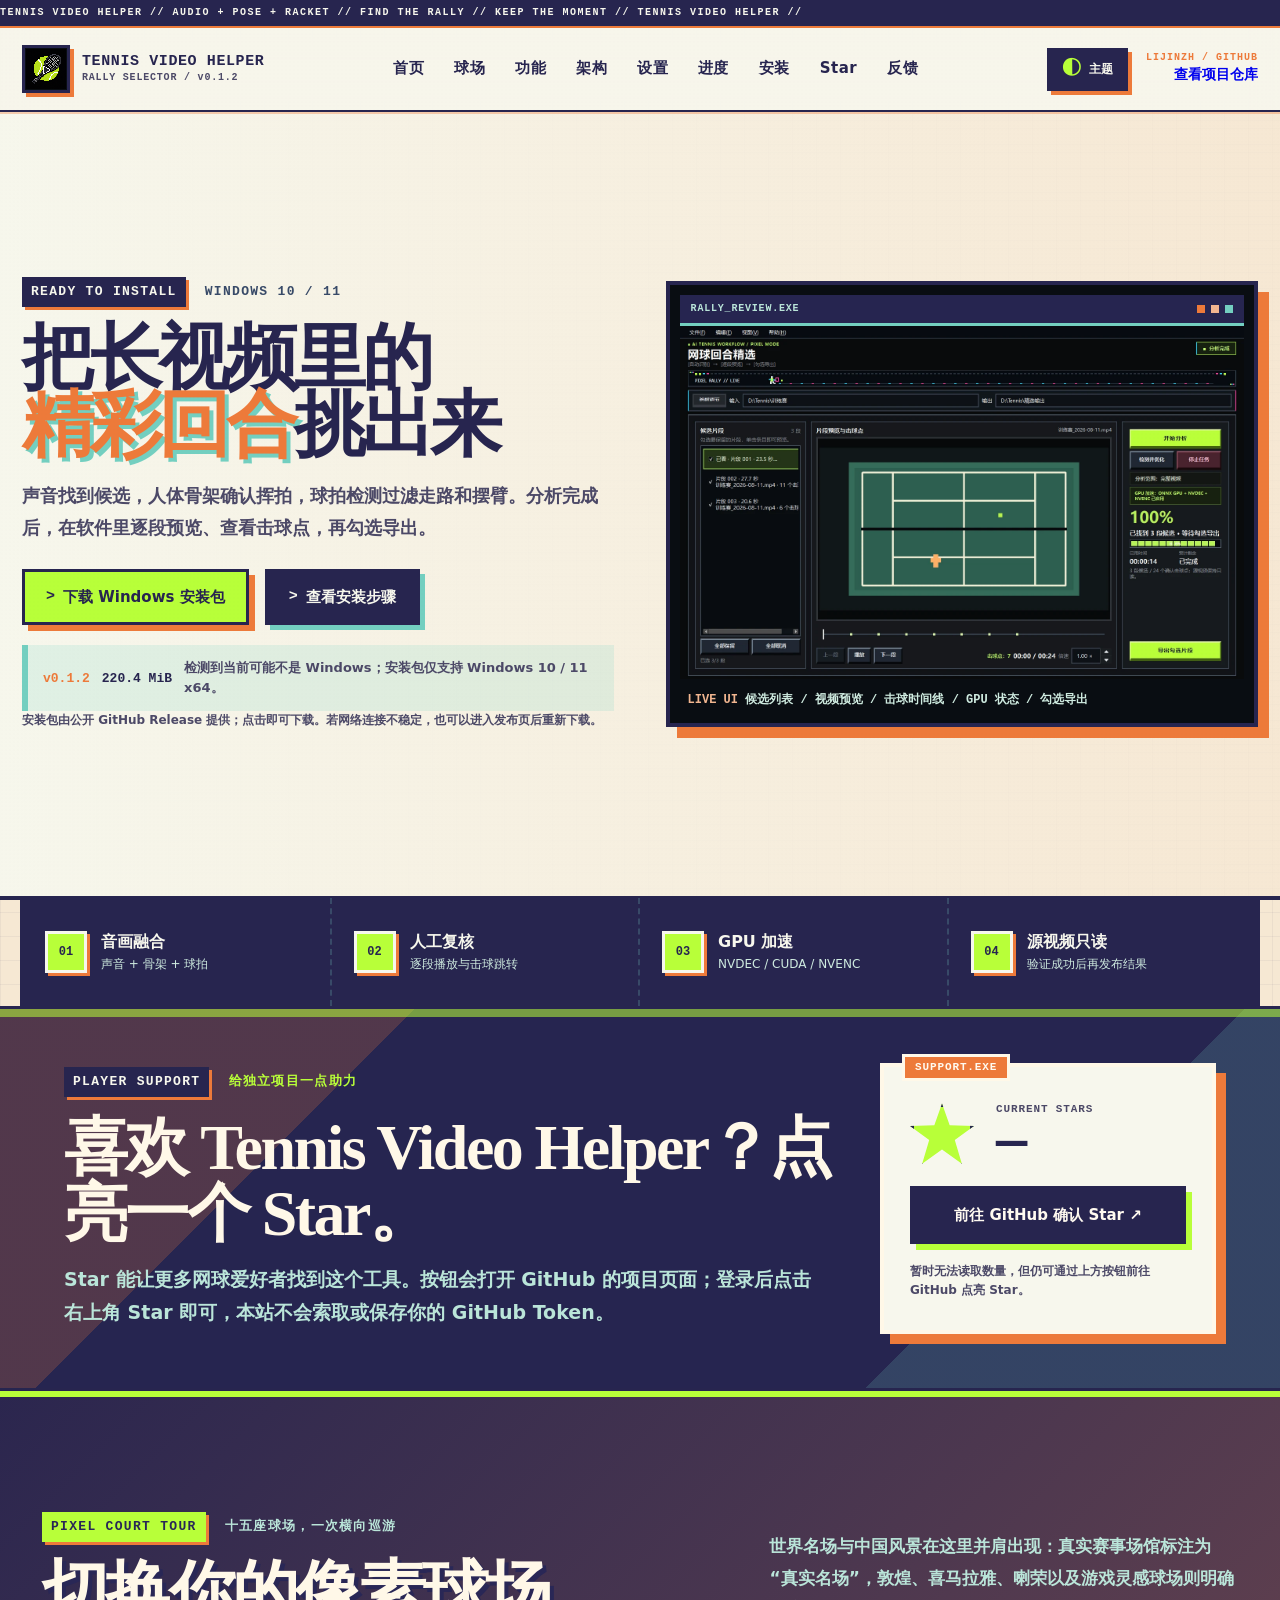
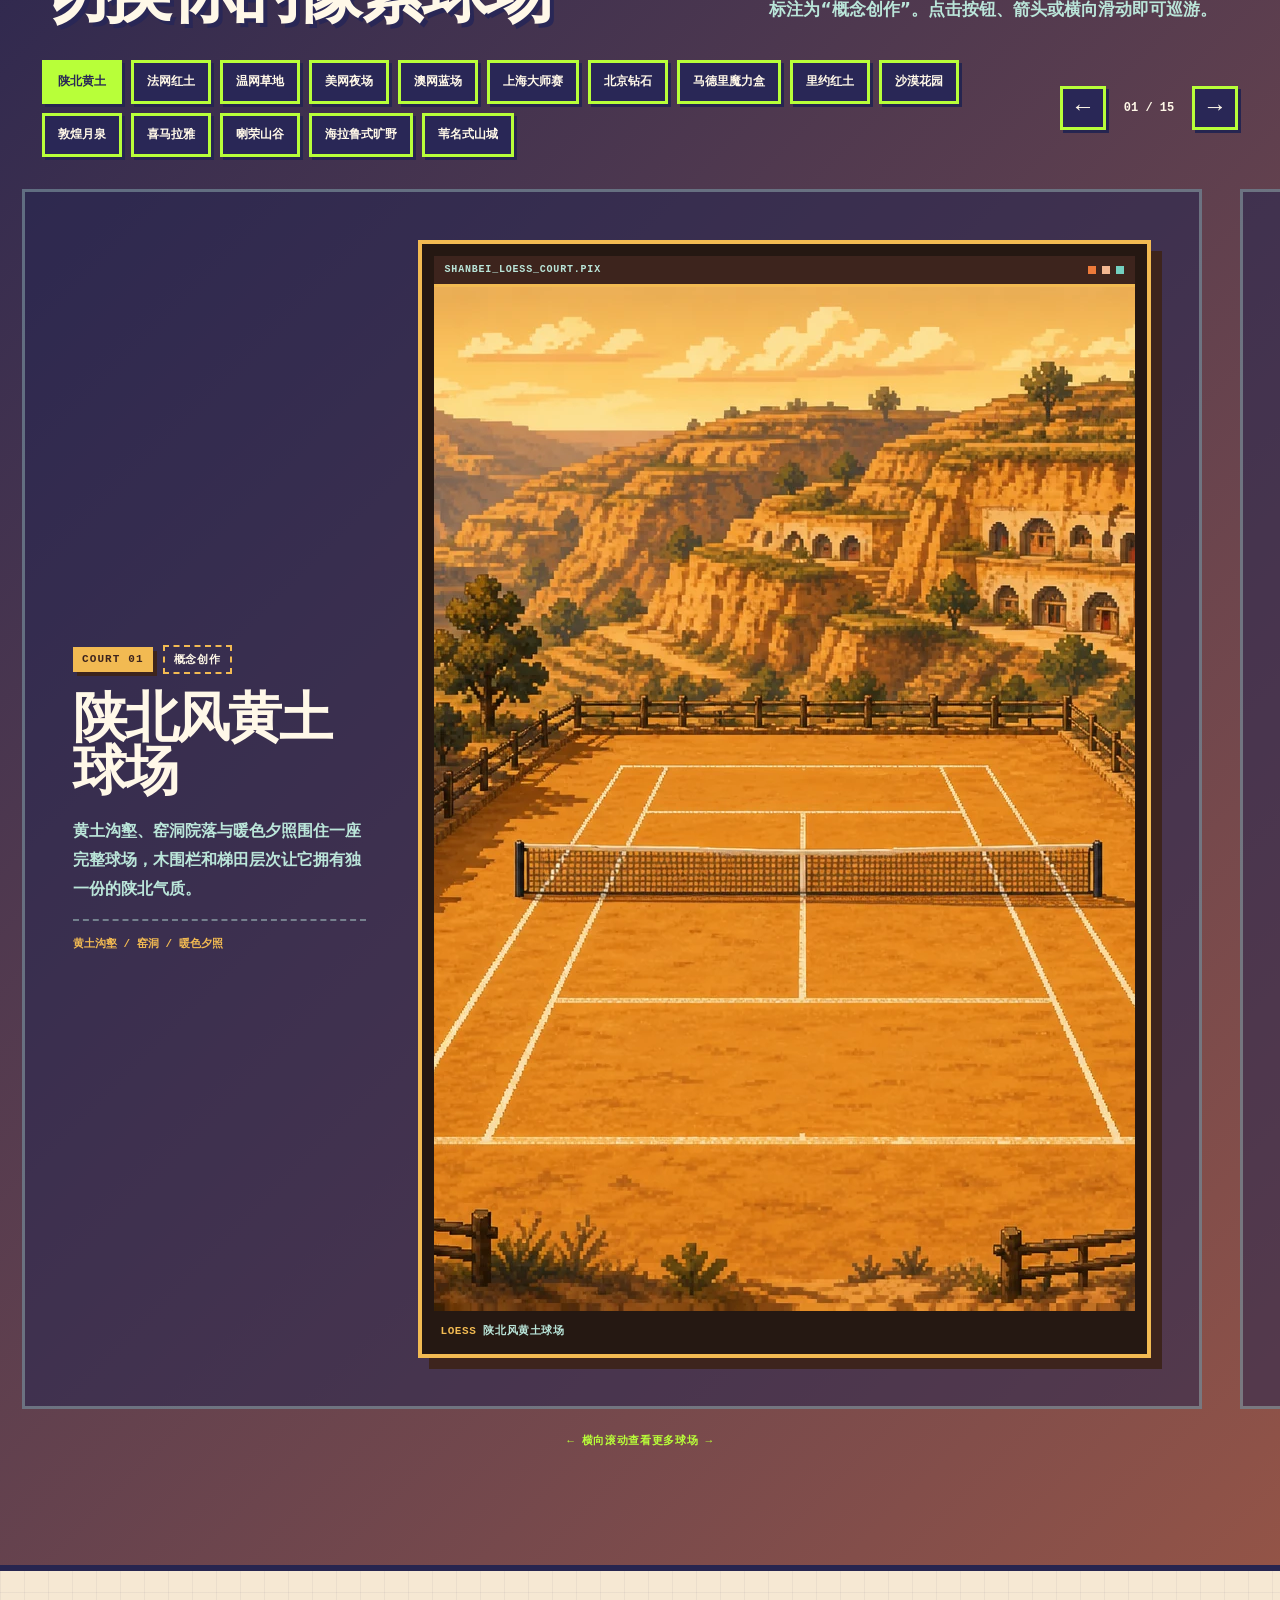
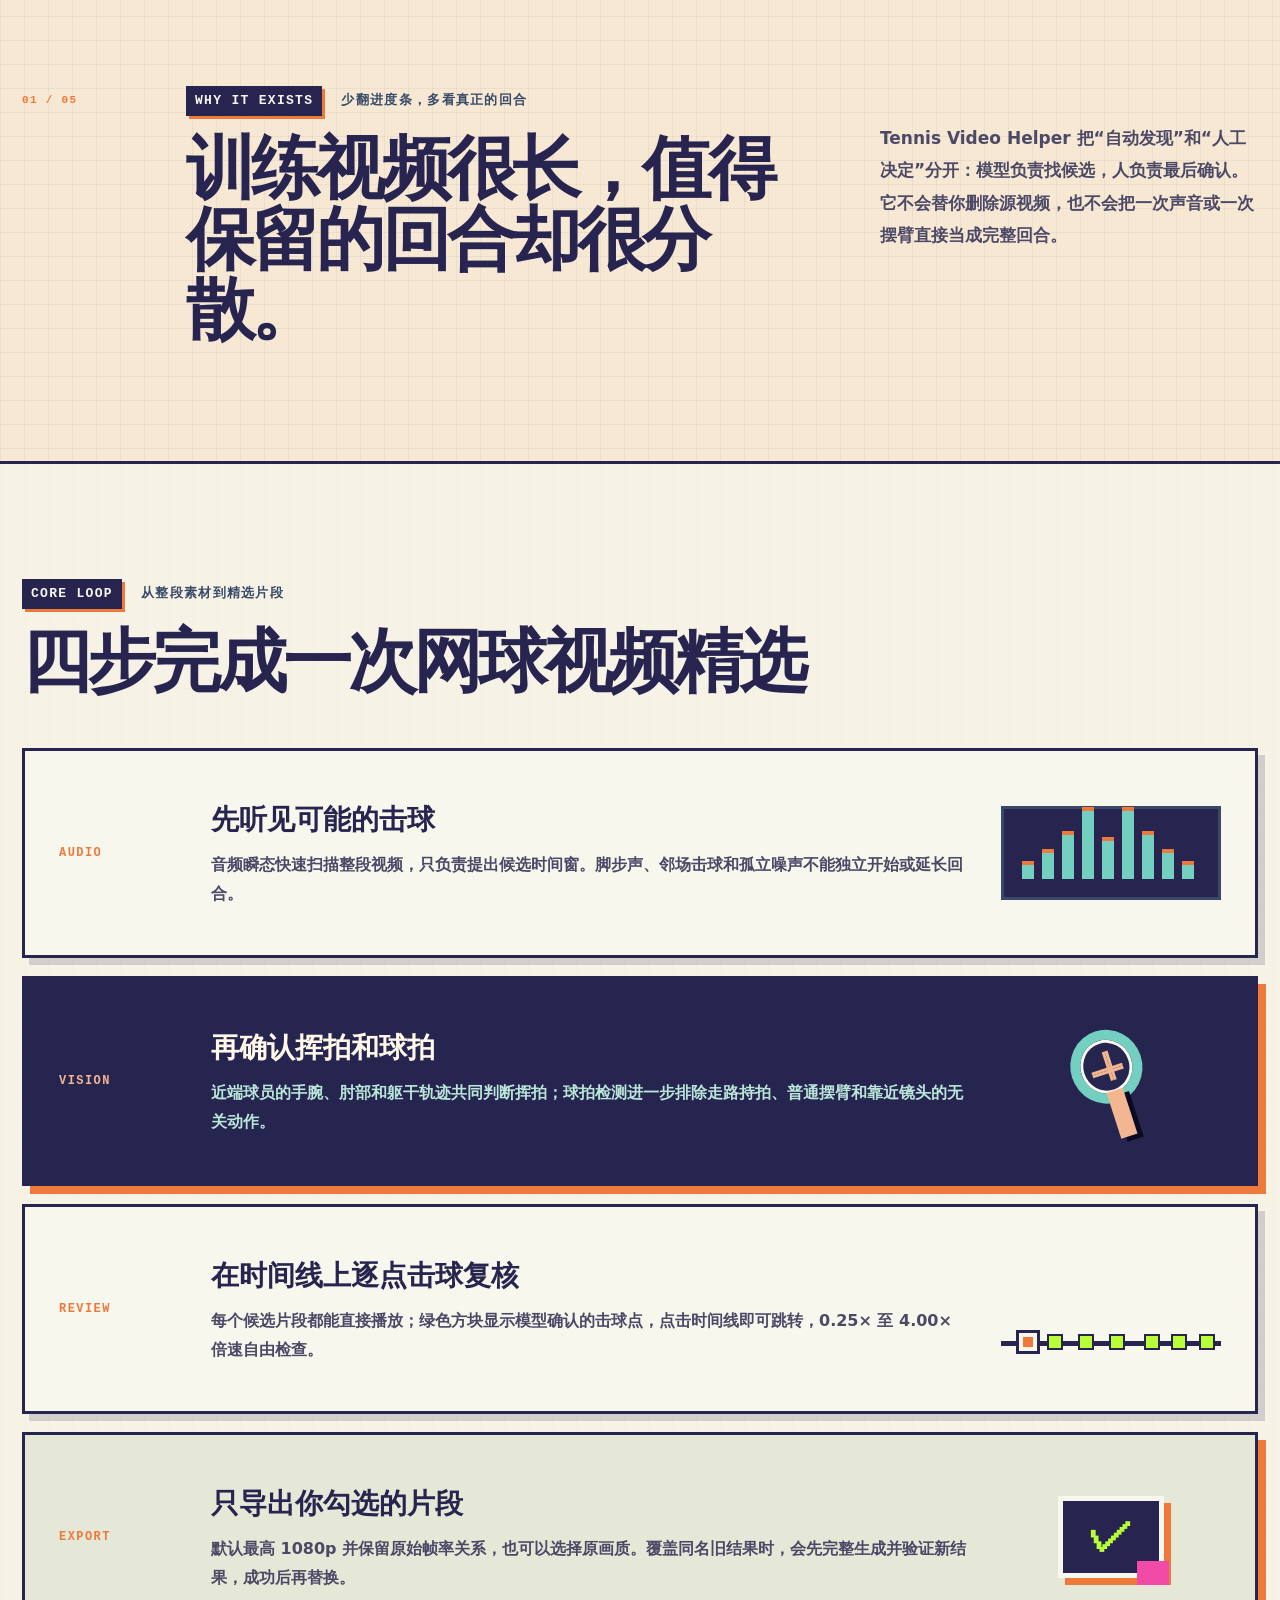
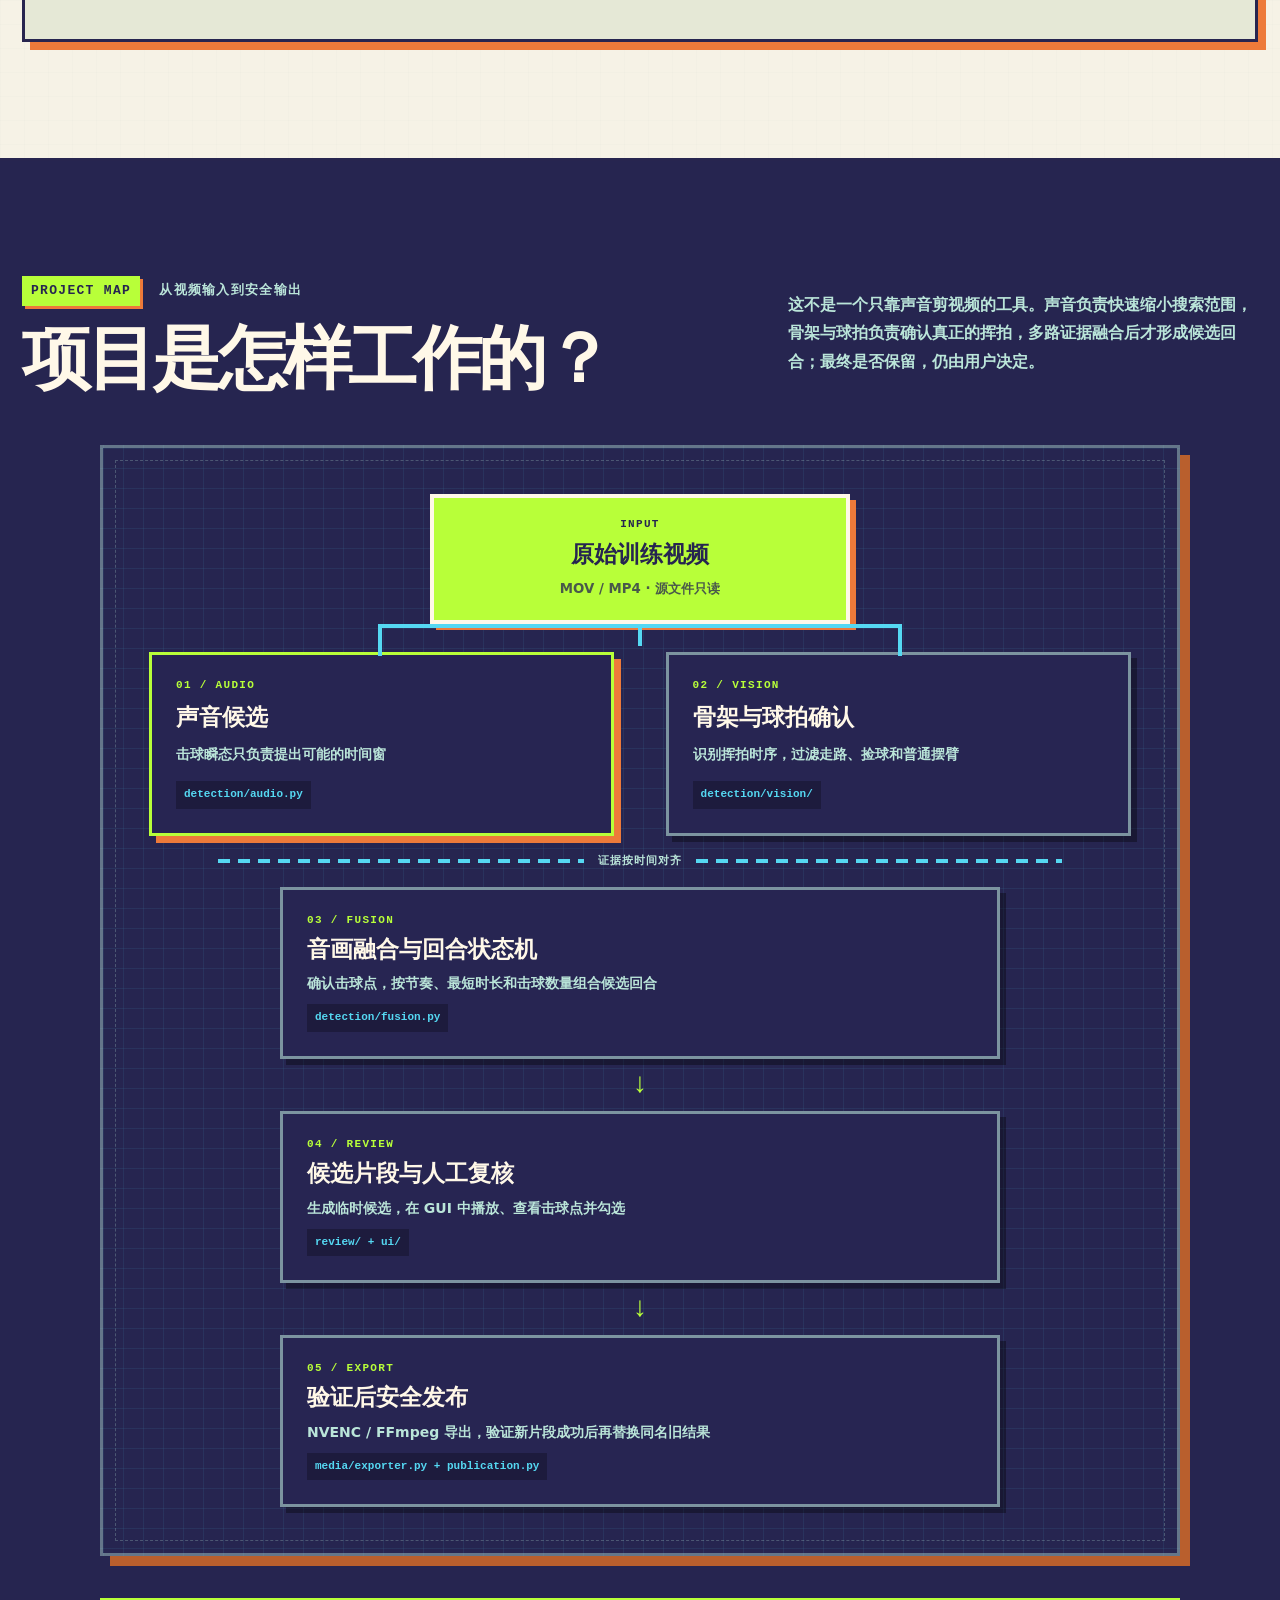
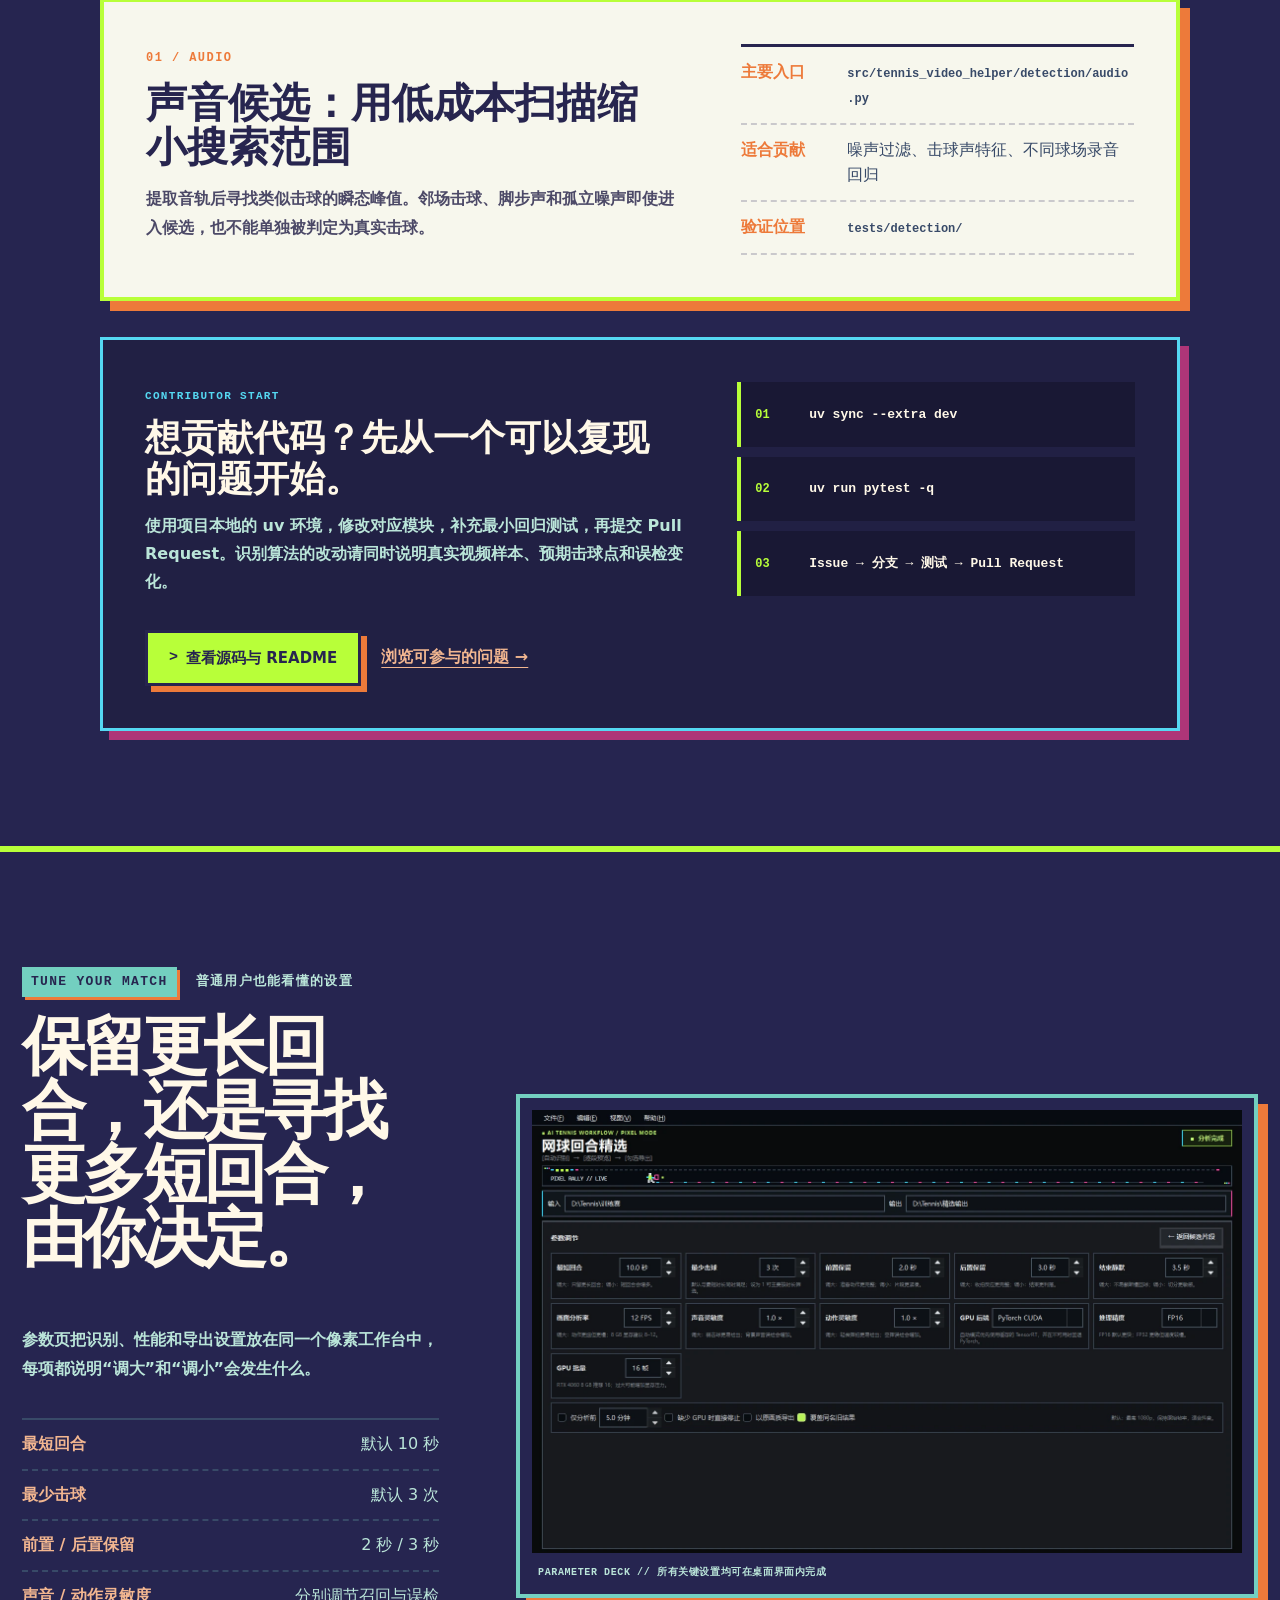
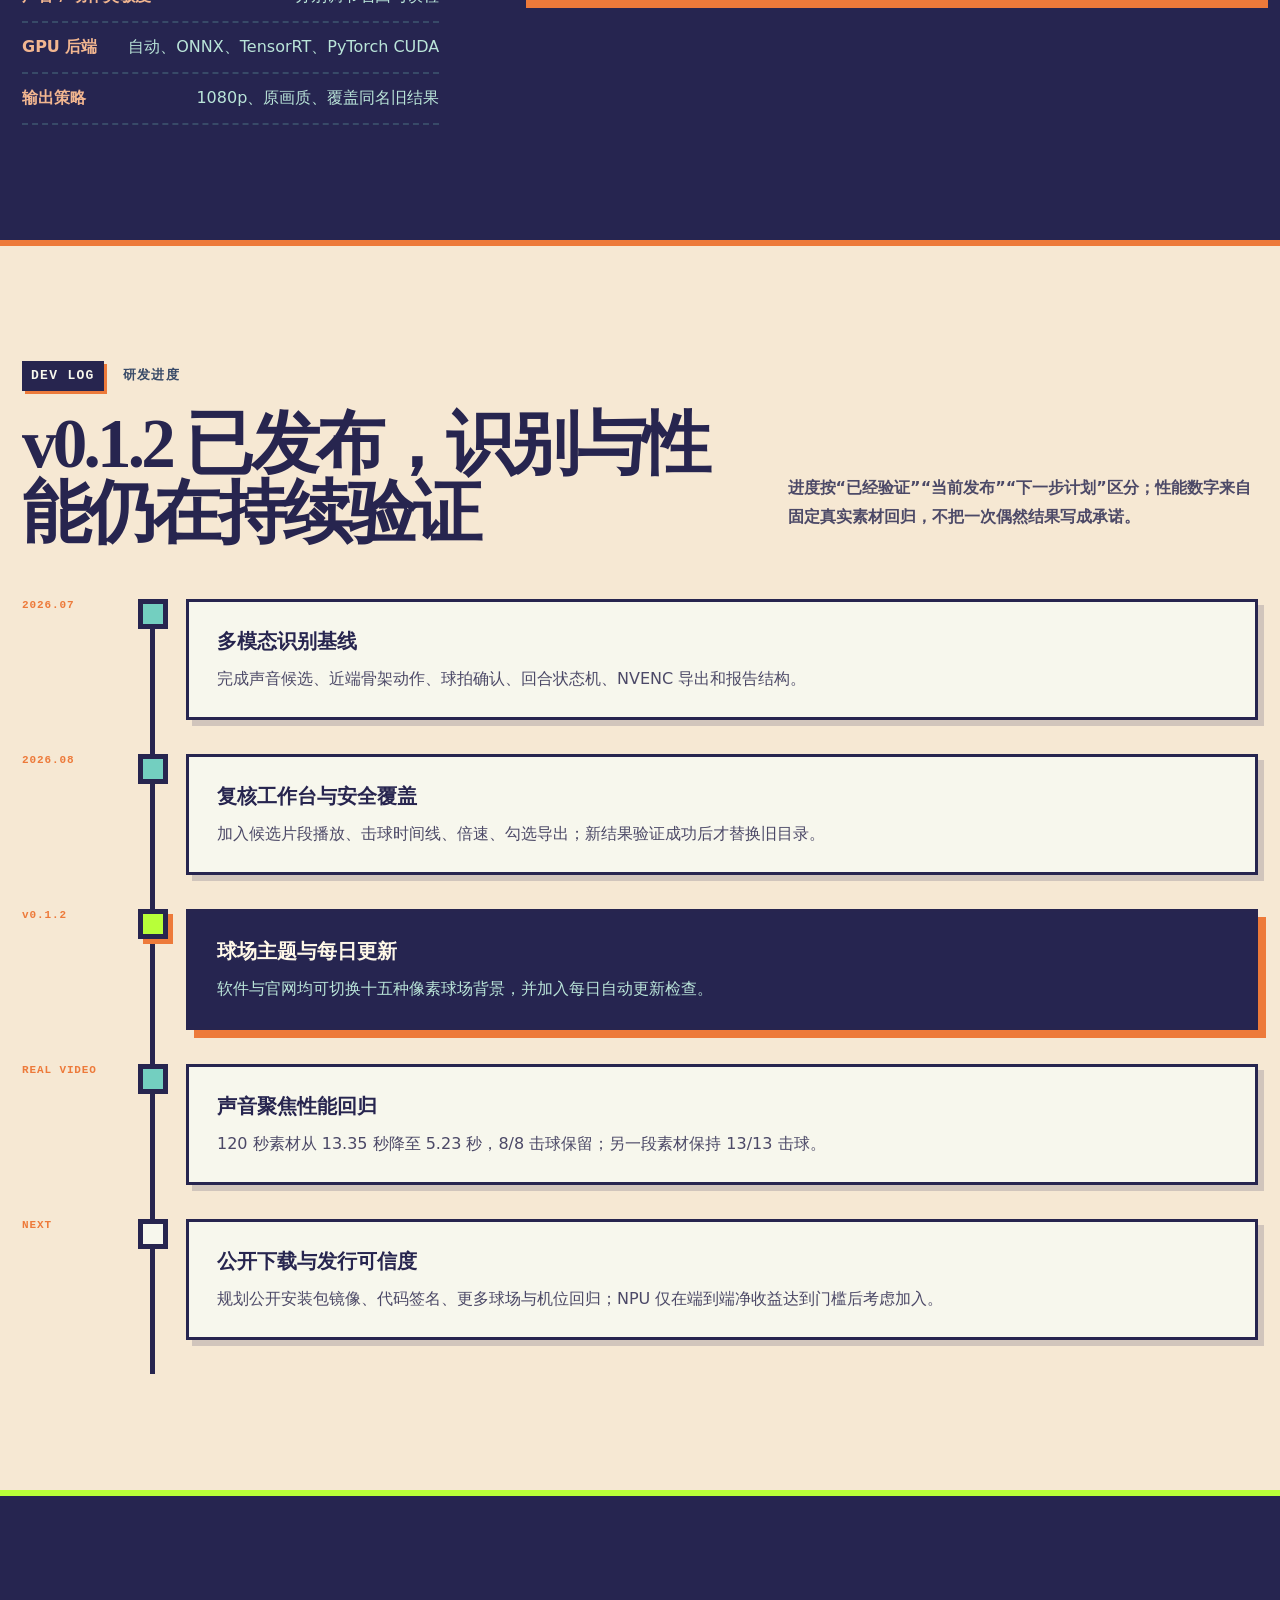
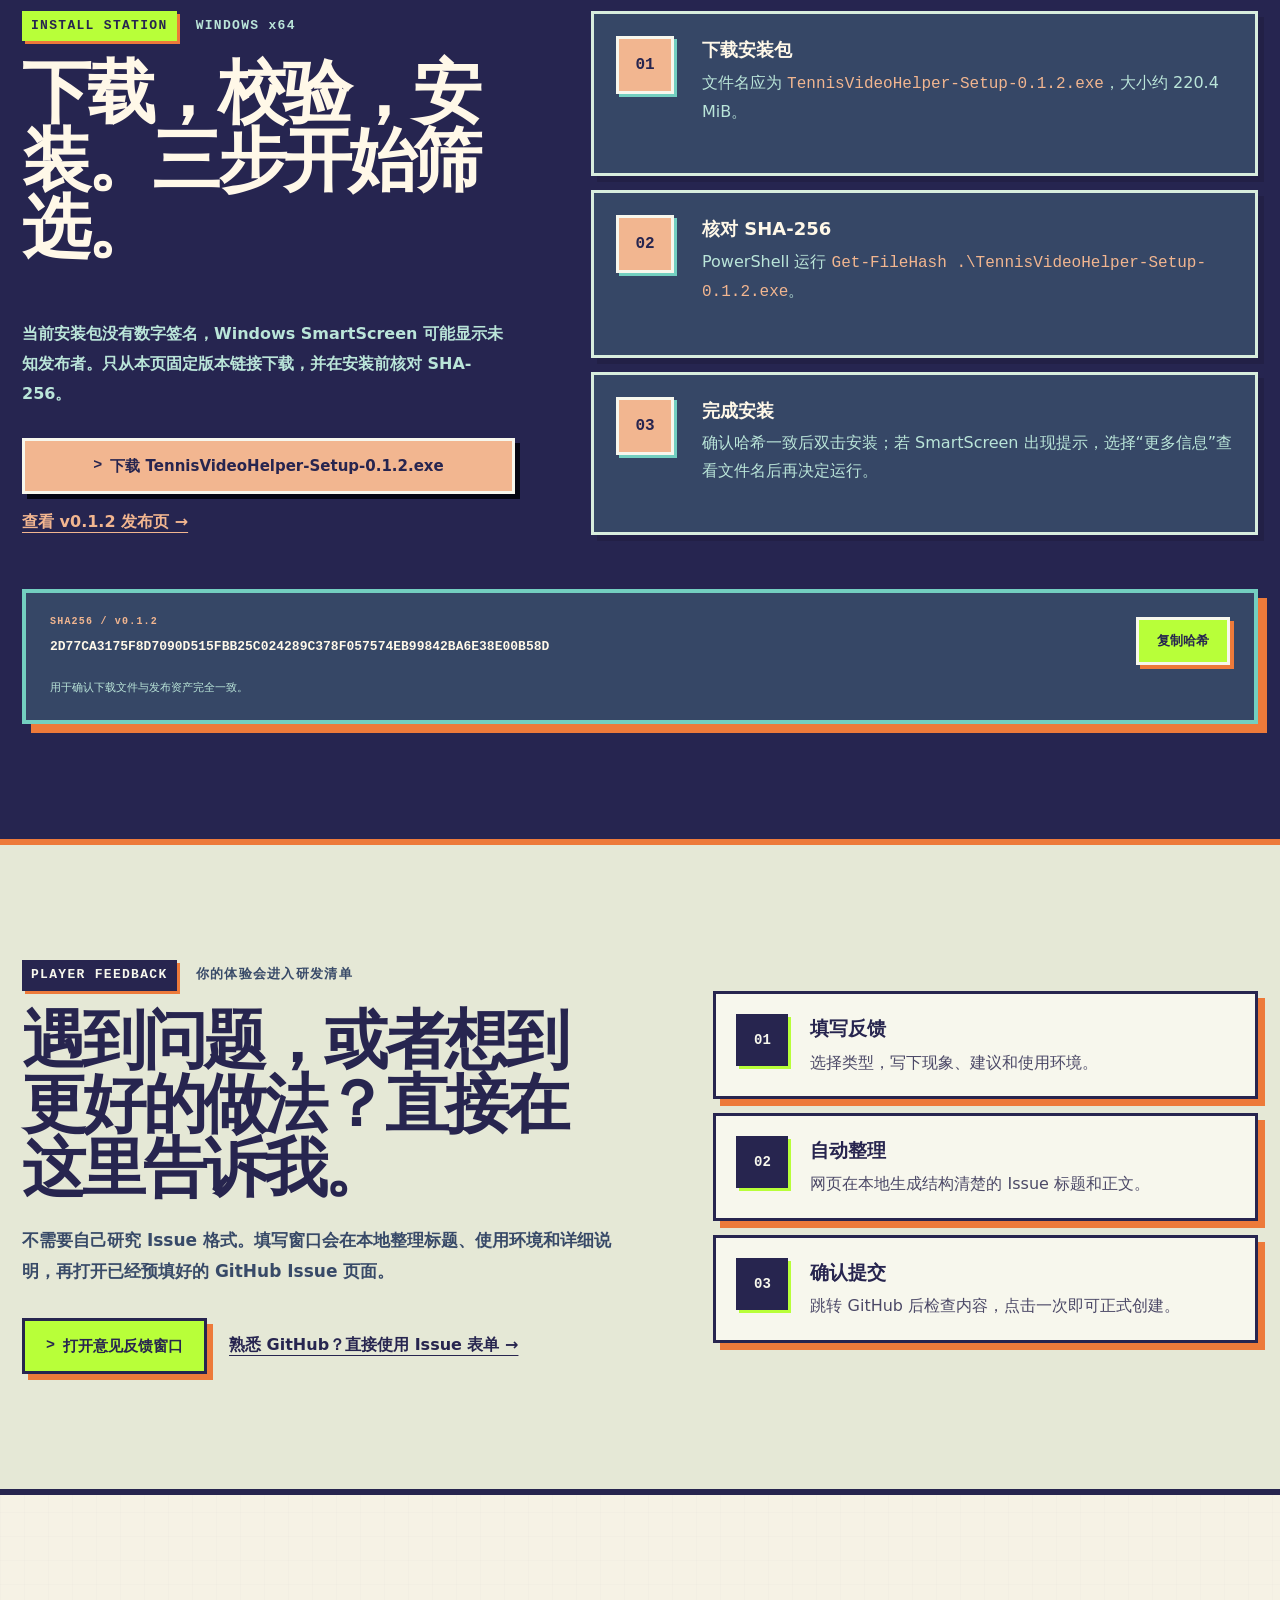
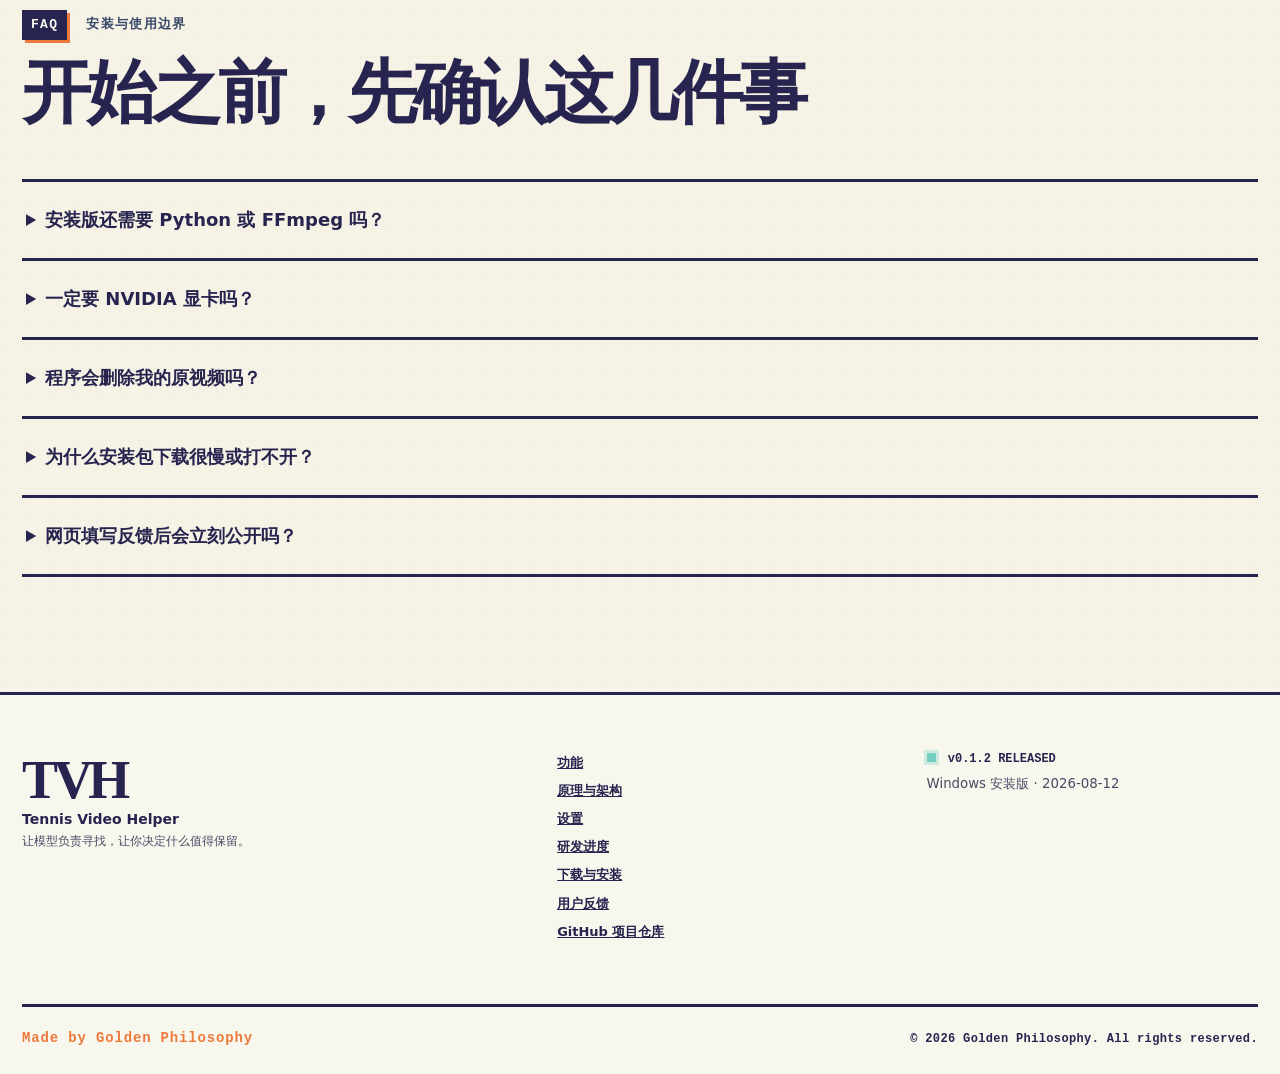
==== commit ff405840: "release: prepare v0.1.2" ====
--- a/docs/index.html
+++ b/docs/index.html
@@ -5,6 +5,7 @@
   <meta name="viewport" content="width=device-width, initial-scale=1">
   <meta name="description" content="Tennis Video Helper：自动识别网球长回合、逐段预览击球点并安全导出精选视频的 Windows 桌面工具。">
   <meta name="theme-color" content="#292756">
+  <meta name="color-scheme" content="light dark">
   <meta property="og:title" content="Tennis Video Helper · 网球回合自动精选">
   <meta property="og:description" content="声音、骨架与球拍检测共同确认击球，自动筛选值得保留的网球回合。">
   <meta property="og:type" content="website">
@@ -12,11 +13,34 @@
   <title>Tennis Video Helper · 网球回合自动精选</title>
   <link rel="canonical" href="https://lijinzh.github.io/TennisVideoHelper/">
   <link rel="icon" type="image/png" href="assets/images/tennis-video-helper/app-icon.png">
+  <script>
+    (() => {
+      const validModes = new Set(['system', 'light', 'dark']);
+      const validPalettes = new Set(['default', 'follow', 'loess', 'clay', 'grass', 'night', 'australia', 'shanghai', 'beijing', 'madrid', 'rio', 'desert-hard', 'dunhuang', 'himalaya', 'larung', 'hyrule', 'ashina']);
+      try {
+        const mode = localStorage.getItem('tvh-color-mode');
+        const paletteChoice = localStorage.getItem('tvh-palette-choice');
+        const activeCourt = localStorage.getItem('tvh-active-court');
+        const safeMode = validModes.has(mode) ? mode : 'system';
+        const safeChoice = validPalettes.has(paletteChoice) ? paletteChoice : 'default';
+        const prefersDark = matchMedia('(prefers-color-scheme: dark)').matches;
+        document.documentElement.dataset.colorMode = safeMode;
+        document.documentElement.dataset.resolvedTheme = safeMode === 'system' ? (prefersDark ? 'dark' : 'light') : safeMode;
+        document.documentElement.dataset.paletteChoice = safeChoice;
+        document.documentElement.dataset.sitePalette = safeChoice === 'follow' && validPalettes.has(activeCourt) ? activeCourt : (safeChoice === 'follow' ? 'loess' : safeChoice);
+      } catch {
+        document.documentElement.dataset.colorMode = 'system';
+        document.documentElement.dataset.resolvedTheme = matchMedia('(prefers-color-scheme: dark)').matches ? 'dark' : 'light';
+        document.documentElement.dataset.paletteChoice = 'default';
+        document.documentElement.dataset.sitePalette = 'default';
+      }
+    })();
+  </script>
   <link rel="stylesheet" href="pixel-preview.css?v=20260812-tennis">
-  <link rel="stylesheet" href="tennis-video-helper.css?v=20260812-v5">
+  <link rel="stylesheet" href="tennis-video-helper.css?v=20260812-v7">
   <link rel="stylesheet" href="github-star.css?v=20260812-v1">
   <script src="pixel-preview.js?v=20260812-tennis" defer></script>
-  <script src="tennis-video-helper.js?v=20260812-v4" defer></script>
+  <script src="tennis-video-helper.js?v=20260812-v7" defer></script>
   <script src="github-star.js?v=20260812-v1" defer></script>
 </head>
 <body class="pixel-site tennis-site">
@@ -29,19 +53,56 @@
   <header class="pixel-header tennis-header" data-header>
     <a class="pixel-brand tennis-brand" href="index.html" aria-label="Tennis Video Helper 首页">
       <span class="tennis-brand__icon"><img src="assets/images/tennis-video-helper/app-icon.png" width="40" height="40" alt=""></span>
-      <span><strong>TENNIS VIDEO HELPER</strong><small>RALLY SELECTOR / v0.1.0</small></span>
+      <span><strong>TENNIS VIDEO HELPER</strong><small>RALLY SELECTOR / v0.1.2</small></span>
     </a>
     <button class="pixel-menu" type="button" data-pixel-menu aria-expanded="false" aria-controls="tennis-nav">MENU</button>
     <nav class="pixel-nav tennis-nav" id="tennis-nav" data-pixel-nav aria-label="页面导航">
       <a href="#overview">首页</a>
       <a href="#courts">球场</a>
       <a href="#features">功能</a>
+      <a href="#architecture">架构</a>
       <a href="#settings">设置</a>
       <a href="#progress">进度</a>
       <a href="#install">安装</a>
       <a href="#feedback">反馈</a>
     </nav>
-    <a class="tennis-back-link" href="https://github.com/Lijinzh/TennisVideoHelper" target="_blank" rel="noopener noreferrer"><span>LIJINZH / GITHUB</span><strong>查看项目仓库</strong></a>
+    <div class="tennis-header-tools">
+      <div class="tennis-theme-picker">
+        <button class="tennis-theme-trigger" type="button" data-theme-open aria-expanded="false" aria-controls="tennis-theme-panel"><span aria-hidden="true">◐</span><strong>主题</strong></button>
+        <section class="tennis-theme-panel" id="tennis-theme-panel" data-theme-panel aria-label="页面主题设置" hidden>
+          <header><div><span>THEME CONSOLE</span><strong>页面主题</strong></div><button type="button" data-theme-close aria-label="关闭主题设置">×</button></header>
+          <fieldset>
+            <legend>明暗模式</legend>
+            <div class="tennis-theme-segments" role="group" aria-label="选择页面明暗模式">
+              <button type="button" data-color-mode="system" aria-pressed="true">跟随系统</button>
+              <button type="button" data-color-mode="light" aria-pressed="false">浅色</button>
+              <button type="button" data-color-mode="dark" aria-pressed="false">深色</button>
+            </div>
+          </fieldset>
+          <label class="tennis-theme-palette"><span>页面球场配色</span><select data-theme-palette-select aria-describedby="tennis-theme-status">
+            <option value="default">默认像素配色</option>
+            <option value="follow">跟随当前球场</option>
+            <option value="loess">陕北黄土</option>
+            <option value="clay">法网红土</option>
+            <option value="grass">温网草地</option>
+            <option value="night">美网夜场</option>
+            <option value="australia">澳网蓝场</option>
+            <option value="shanghai">上海大师赛</option>
+            <option value="beijing">北京钻石</option>
+            <option value="madrid">马德里魔力盒</option>
+            <option value="rio">里约红土</option>
+            <option value="desert-hard">印第安维尔斯</option>
+            <option value="dunhuang">敦煌月泉</option>
+            <option value="himalaya">喜马拉雅</option>
+            <option value="larung">喇荣山谷</option>
+            <option value="hyrule">海拉鲁式旷野</option>
+            <option value="ashina">苇名式山城</option>
+          </select></label>
+          <p id="tennis-theme-status" data-theme-status aria-live="polite">跟随系统 · 默认像素配色</p>
+        </section>
+      </div>
+      <a class="tennis-back-link" href="https://github.com/Lijinzh/TennisVideoHelper" target="_blank" rel="noopener noreferrer"><span>LIJINZH / GITHUB</span><strong>查看项目仓库</strong></a>
+    </div>
   </header>
 
   <main id="main-content">
@@ -51,11 +112,11 @@
         <h1 id="tennis-title">把长视频里的<br><em>精彩回合</em>挑出来</h1>
         <p class="tennis-hero__lead">声音找到候选，人体骨架确认挥拍，球拍检测过滤走路和摆臂。分析完成后，在软件里逐段预览、查看击球点，再勾选导出。</p>
         <div class="tennis-hero__actions">
-          <a class="tennis-button tennis-button--primary" data-tv-download href="https://github.com/Lijinzh/TennisVideoHelper/releases/download/v0.1.0/TennisVideoHelper-Setup-0.1.0.exe" download="TennisVideoHelper-Setup-0.1.0.exe" rel="noopener noreferrer">下载 Windows 安装包</a>
+          <a class="tennis-button tennis-button--primary" data-tv-download href="https://github.com/Lijinzh/TennisVideoHelper/releases/download/v0.1.2/TennisVideoHelper-Setup-0.1.2.exe" download="TennisVideoHelper-Setup-0.1.2.exe" rel="noopener noreferrer">下载 Windows 安装包</a>
           <a class="tennis-button" href="#install">查看安装步骤</a>
         </div>
         <div class="tennis-install-note" role="status" data-download-status>
-          <span>v0.1.0</span><strong>156.2 MiB</strong><small>内置运行环境、模型与 FFmpeg，无需另装 Python。</small>
+          <span>v0.1.2</span><strong>220.4 MiB</strong><small>内置运行环境、模型与 FFmpeg，无需另装 Python。</small>
         </div>
         <p class="tennis-private-note">安装包由公开 GitHub Release 提供；点击即可下载。若网络连接不稳定，也可以进入发布页后重新下载。</p>
       </div>
@@ -363,6 +424,94 @@
       </div>
     </section>
 
+    <section class="tennis-architecture-section" id="architecture" aria-labelledby="architecture-title" data-architecture-map>
+      <header class="tennis-section-heading tennis-section-heading--split" data-pixel-reveal>
+        <div>
+          <p class="tennis-kicker"><span>PROJECT MAP</span> 从视频输入到安全输出</p>
+          <h2 id="architecture-title">项目是怎样工作的？</h2>
+        </div>
+        <p>这不是一个只靠声音剪视频的工具。声音负责快速缩小搜索范围，骨架与球拍负责确认真正的挥拍，多路证据融合后才形成候选回合；最终是否保留，仍由用户决定。</p>
+      </header>
+
+      <div class="tennis-architecture-map" aria-label="Tennis Video Helper 数据处理流程">
+        <div class="tennis-architecture-source" data-pixel-reveal>
+          <span>INPUT</span>
+          <strong>原始训练视频</strong>
+          <small>MOV / MP4 · 源文件只读</small>
+        </div>
+
+        <div class="tennis-architecture-branches" aria-label="并行分析分支">
+          <button class="tennis-architecture-node is-active" type="button" data-architecture-node="audio" aria-pressed="true" data-pixel-reveal>
+            <span>01 / AUDIO</span>
+            <strong>声音候选</strong>
+            <small>击球瞬态只负责提出可能的时间窗</small>
+            <code>detection/audio.py</code>
+          </button>
+          <button class="tennis-architecture-node" type="button" data-architecture-node="vision" aria-pressed="false" data-pixel-reveal>
+            <span>02 / VISION</span>
+            <strong>骨架与球拍确认</strong>
+            <small>识别挥拍时序，过滤走路、捡球和普通摆臂</small>
+            <code>detection/vision/</code>
+          </button>
+        </div>
+
+        <div class="tennis-architecture-merge" aria-hidden="true"><i></i><span>证据按时间对齐</span><i></i></div>
+
+        <div class="tennis-architecture-pipeline">
+          <button class="tennis-architecture-node tennis-architecture-node--wide" type="button" data-architecture-node="fusion" aria-pressed="false" data-pixel-reveal>
+            <span>03 / FUSION</span>
+            <strong>音画融合与回合状态机</strong>
+            <small>确认击球点，按节奏、最短时长和击球数量组合候选回合</small>
+            <code>detection/fusion.py</code>
+          </button>
+          <i class="tennis-architecture-arrow" aria-hidden="true">↓</i>
+          <button class="tennis-architecture-node tennis-architecture-node--wide" type="button" data-architecture-node="review" aria-pressed="false" data-pixel-reveal>
+            <span>04 / REVIEW</span>
+            <strong>候选片段与人工复核</strong>
+            <small>生成临时候选，在 GUI 中播放、查看击球点并勾选</small>
+            <code>review/ + ui/</code>
+          </button>
+          <i class="tennis-architecture-arrow" aria-hidden="true">↓</i>
+          <button class="tennis-architecture-node tennis-architecture-node--wide" type="button" data-architecture-node="publish" aria-pressed="false" data-pixel-reveal>
+            <span>05 / EXPORT</span>
+            <strong>验证后安全发布</strong>
+            <small>NVENC / FFmpeg 导出，验证新片段成功后再替换同名旧结果</small>
+            <code>media/exporter.py + publication.py</code>
+          </button>
+        </div>
+      </div>
+
+      <div class="tennis-architecture-detail" data-architecture-detail aria-live="polite" data-pixel-reveal>
+        <div>
+          <span data-architecture-index>01 / AUDIO</span>
+          <h3 data-architecture-title>声音候选：用低成本扫描缩小搜索范围</h3>
+          <p data-architecture-copy>提取音轨后寻找类似击球的瞬态峰值。邻场击球、脚步声和孤立噪声即使进入候选，也不能单独被判定为真实击球。</p>
+        </div>
+        <dl>
+          <div><dt>主要入口</dt><dd data-architecture-files><code>src/tennis_video_helper/detection/audio.py</code></dd></div>
+          <div><dt>适合贡献</dt><dd data-architecture-contribution>噪声过滤、击球声特征、不同球场录音回归</dd></div>
+          <div><dt>验证位置</dt><dd data-architecture-tests><code>tests/detection/</code></dd></div>
+        </dl>
+      </div>
+
+      <div class="tennis-contributor-strip" data-pixel-reveal>
+        <div>
+          <span>CONTRIBUTOR START</span>
+          <strong>想贡献代码？先从一个可以复现的问题开始。</strong>
+          <p>使用项目本地的 uv 环境，修改对应模块，补充最小回归测试，再提交 Pull Request。识别算法的改动请同时说明真实视频样本、预期击球点和误检变化。</p>
+        </div>
+        <ol>
+          <li><span>01</span><code>uv sync --extra dev</code></li>
+          <li><span>02</span><code>uv run pytest -q</code></li>
+          <li><span>03</span><strong>Issue → 分支 → 测试 → Pull Request</strong></li>
+        </ol>
+        <div class="tennis-contributor-actions">
+          <a class="tennis-button tennis-button--primary" href="https://github.com/Lijinzh/TennisVideoHelper" target="_blank" rel="noopener noreferrer">查看源码与 README</a>
+          <a class="tennis-text-link" href="https://github.com/Lijinzh/TennisVideoHelper/issues" target="_blank" rel="noopener noreferrer">浏览可参与的问题 →</a>
+        </div>
+      </div>
+    </section>
+
     <section class="tennis-settings-section" id="settings" aria-labelledby="settings-title">
       <div class="tennis-settings-section__copy" data-pixel-reveal>
         <p class="tennis-kicker"><span>TUNE YOUR MATCH</span> 普通用户也能看懂的设置</p>
@@ -385,14 +534,14 @@
 
     <section class="tennis-progress-section" id="progress" aria-labelledby="progress-title">
       <header class="tennis-section-heading tennis-section-heading--split" data-pixel-reveal>
-        <div><p class="tennis-kicker"><span>DEV LOG</span> 研发进度</p><h2 id="progress-title">v0.1.0 已发布，识别与性能仍在持续验证</h2></div>
+        <div><p class="tennis-kicker"><span>DEV LOG</span> 研发进度</p><h2 id="progress-title">v0.1.2 已发布，识别与性能仍在持续验证</h2></div>
         <p>进度按“已经验证”“当前发布”“下一步计划”区分；性能数字来自固定真实素材回归，不把一次偶然结果写成承诺。</p>
       </header>
 
       <ol class="tennis-timeline">
         <li class="is-done" data-pixel-reveal><span>2026.07</span><div><strong>多模态识别基线</strong><p>完成声音候选、近端骨架动作、球拍确认、回合状态机、NVENC 导出和报告结构。</p></div></li>
         <li class="is-done" data-pixel-reveal><span>2026.08</span><div><strong>复核工作台与安全覆盖</strong><p>加入候选片段播放、击球时间线、倍速、勾选导出；新结果验证成功后才替换旧目录。</p></div></li>
-        <li class="is-current" data-pixel-reveal><span>v0.1.0</span><div><strong>首个 Windows 安装版</strong><p>像素风桌面界面、轻量 ONNX 安装路径和精简 FFmpeg 已打包；安装包约 156.2 MiB。</p></div></li>
+        <li class="is-current" data-pixel-reveal><span>v0.1.2</span><div><strong>球场主题与每日更新</strong><p>软件与官网均可切换十五种像素球场背景，并加入每日自动更新检查。</p></div></li>
         <li class="is-done" data-pixel-reveal><span>REAL VIDEO</span><div><strong>声音聚焦性能回归</strong><p>120 秒素材从 13.35 秒降至 5.23 秒，8/8 击球保留；另一段素材保持 13/13 击球。</p></div></li>
         <li data-pixel-reveal><span>NEXT</span><div><strong>公开下载与发行可信度</strong><p>规划公开安装包镜像、代码签名、更多球场与机位回归；NPU 仅在端到端净收益达到门槛后考虑加入。</p></div></li>
       </ol>
@@ -404,19 +553,19 @@
         <h2 id="install-title">下载，校验，安装。三步开始筛选。</h2>
         <p>当前安装包没有数字签名，Windows SmartScreen 可能显示未知发布者。只从本页固定版本链接下载，并在安装前核对 SHA-256。</p>
         <div class="tennis-install-actions">
-          <a class="tennis-button tennis-button--light" data-tv-download href="https://github.com/Lijinzh/TennisVideoHelper/releases/download/v0.1.0/TennisVideoHelper-Setup-0.1.0.exe" download="TennisVideoHelper-Setup-0.1.0.exe" rel="noopener noreferrer">下载 TennisVideoHelper-Setup-0.1.0.exe</a>
-          <a class="tennis-text-link" href="https://github.com/Lijinzh/TennisVideoHelper/releases/tag/v0.1.0" target="_blank" rel="noopener noreferrer">查看 v0.1.0 发布页 →</a>
+          <a class="tennis-button tennis-button--light" data-tv-download href="https://github.com/Lijinzh/TennisVideoHelper/releases/download/v0.1.2/TennisVideoHelper-Setup-0.1.2.exe" download="TennisVideoHelper-Setup-0.1.2.exe" rel="noopener noreferrer">下载 TennisVideoHelper-Setup-0.1.2.exe</a>
+          <a class="tennis-text-link" href="https://github.com/Lijinzh/TennisVideoHelper/releases/tag/v0.1.2" target="_blank" rel="noopener noreferrer">查看 v0.1.2 发布页 →</a>
         </div>
       </div>
 
       <ol class="tennis-install-steps" data-pixel-reveal>
-        <li><span>01</span><div><strong>下载安装包</strong><p>文件名应为 <code>TennisVideoHelper-Setup-0.1.0.exe</code>，大小约 156.2 MiB。</p></div></li>
-        <li><span>02</span><div><strong>核对 SHA-256</strong><p>PowerShell 运行 <code>Get-FileHash .\TennisVideoHelper-Setup-0.1.0.exe</code>。</p></div></li>
+        <li><span>01</span><div><strong>下载安装包</strong><p>文件名应为 <code>TennisVideoHelper-Setup-0.1.2.exe</code>，大小约 220.4 MiB。</p></div></li>
+        <li><span>02</span><div><strong>核对 SHA-256</strong><p>PowerShell 运行 <code>Get-FileHash .\TennisVideoHelper-Setup-0.1.2.exe</code>。</p></div></li>
         <li><span>03</span><div><strong>完成安装</strong><p>确认哈希一致后双击安装；若 SmartScreen 出现提示，选择“更多信息”查看文件名后再决定运行。</p></div></li>
       </ol>
 
       <div class="tennis-hash-panel" data-pixel-reveal>
-        <div><span>SHA256 / v0.1.0</span><strong data-sha-value>1D5101A6F1341D1AF6BAEC17A15FBBB68A94895EB0E1F2ABEF40FAD85D255B37</strong></div>
+        <div><span>SHA256 / v0.1.2</span><strong data-sha-value>2D77CA3175F8D7090D515FBB25C024289C378F057574EB99842BA6E38E00B58D</strong></div>
         <button type="button" data-copy-sha>复制哈希</button>
         <p role="status" aria-live="polite" data-copy-status>用于确认下载文件与发布资产完全一致。</p>
       </div>
@@ -448,7 +597,7 @@
         <details data-pixel-reveal><summary>安装版还需要 Python 或 FFmpeg 吗？</summary><p>不需要。安装包已经内置应用运行环境、模型以及程序使用的 FFmpeg 与 ffprobe。</p></details>
         <details data-pixel-reveal><summary>一定要 NVIDIA 显卡吗？</summary><p>轻量安装版可以使用 ONNX GPU 路径；NVIDIA 显卡还能启用 NVDEC / NVENC，并在支持的环境中使用 CUDA 或 TensorRT。不可用时软件会明确显示回退状态。</p></details>
         <details data-pixel-reveal><summary>程序会删除我的原视频吗？</summary><p>不会。源视频始终只读；软件只向你选择的输出目录写入候选和最终片段。</p></details>
-        <details data-pixel-reveal><summary>为什么安装包下载很慢或打不开？</summary><p>安装包托管在公开 GitHub Release。可以尝试切换网络、稍后重试，或者先进入 v0.1.0 发布页再点击安装包文件。</p></details>
+        <details data-pixel-reveal><summary>为什么安装包下载很慢或打不开？</summary><p>安装包托管在公开 GitHub Release。可以尝试切换网络、稍后重试，或者先进入 v0.1.2 发布页再点击安装包文件。</p></details>
         <details data-pixel-reveal><summary>网页填写反馈后会立刻公开吗？</summary><p>不会。内容只在你的浏览器里整理；跳转 GitHub 后仍需要你检查并确认提交。Issue 创建后会公开显示，请勿填写手机号、邮箱、私人视频地址或其他敏感信息。</p></details>
       </div>
     </section>
@@ -479,6 +628,8 @@
         <label>
           <span>软件版本</span>
           <select name="version" required>
+            <option value="v0.1.2">v0.1.2</option>
+            <option value="v0.1.1">v0.1.1</option>
             <option value="v0.1.0">v0.1.0</option>
             <option value="不确定">不确定</option>
           </select>
@@ -486,19 +637,34 @@
       </div>
 
       <label>
-        <span>一句话标题</span>
+        <span>一句话标题（必填）</span>
         <input name="summary" type="text" maxlength="80" required placeholder="例如：分析结束后找不到导出按钮">
       </label>
 
       <label>
-        <span>详细说明</span>
+        <span>详细说明（必填）</span>
         <textarea name="details" rows="7" maxlength="2000" required data-feedback-details placeholder="发生了什么？你原本希望看到什么？如果可以，请写下复现步骤。"></textarea>
         <small><span data-feedback-count>0</span> / 2000</small>
       </label>
 
+      <div class="tennis-feedback-grid">
+        <label>
+          <span>使用环境</span>
+          <select name="environment" required>
+            <option value="Windows 11 x64">Windows 11 x64</option>
+            <option value="Windows 10 x64">Windows 10 x64</option>
+            <option value="Windows 版本不确定">Windows 版本不确定</option>
+          </select>
+        </label>
+        <label>
+          <span>显卡信息（选填）</span>
+          <input name="gpu" type="text" maxlength="100" placeholder="例如：NVIDIA RTX 3070 8GB">
+        </label>
+      </div>
+
       <label>
-        <span>使用环境（选填）</span>
-        <input name="environment" type="text" maxlength="160" placeholder="例如：Windows 11 / RTX 3070 / 4K 60fps 视频">
+        <span>视频规格（选填）</span>
+        <input name="videoSpec" type="text" maxlength="100" placeholder="例如：4K / 60fps / MOV">
       </label>
 
       <label class="tennis-feedback-consent">
@@ -511,13 +677,14 @@
         <button class="tennis-button" type="button" data-feedback-copy>复制反馈内容</button>
       </div>
       <p class="tennis-feedback-status" role="status" aria-live="polite" data-feedback-status>填写内容后，选择提交或复制备用文本。</p>
+      <a class="tennis-text-link tennis-feedback-fallback" href="https://github.com/Lijinzh/TennisVideoHelper/issues/new?template=user-feedback.yml" target="_blank" rel="noopener noreferrer" data-feedback-fallback hidden>GitHub 没有自动打开？点击这里继续提交 →</a>
     </form>
   </dialog>
 
   <footer class="pixel-footer tennis-footer">
     <div class="pixel-footer__brand"><span>TVH</span><strong>Tennis Video Helper</strong><p>让模型负责寻找，让你决定什么值得保留。</p></div>
-    <nav aria-label="页脚导航"><a href="#features">功能</a><a href="#settings">设置</a><a href="#progress">研发进度</a><a href="#install">下载与安装</a><a href="#feedback">用户反馈</a><a href="https://github.com/Lijinzh/TennisVideoHelper" target="_blank" rel="noopener noreferrer">GitHub 项目仓库</a></nav>
-    <div class="pixel-footer__status"><span><i></i> v0.1.0 RELEASED</span><small>Windows 安装版 · 2026-08-12</small></div>
+    <nav aria-label="页脚导航"><a href="#features">功能</a><a href="#architecture">原理与架构</a><a href="#settings">设置</a><a href="#progress">研发进度</a><a href="#install">下载与安装</a><a href="#feedback">用户反馈</a><a href="https://github.com/Lijinzh/TennisVideoHelper" target="_blank" rel="noopener noreferrer">GitHub 项目仓库</a></nav>
+    <div class="pixel-footer__status"><span><i></i> v0.1.2 RELEASED</span><small>Windows 安装版 · 2026-08-12</small></div>
     <div class="pixel-footer__bottom tennis-footer__credits">
       <strong>Made by Golden Philosophy</strong>
       <span>© 2026 Golden Philosophy. All rights reserved.</span>
--- a/docs/tennis-video-helper.css
+++ b/docs/tennis-video-helper.css
@@ -4,6 +4,89 @@
   --tennis-pink: #f24aa7;
   --tennis-dark: #090d12;
   --tennis-panel: #151a20;
+  --theme-accent: #ed7a3a;
+  --theme-secondary: #73cfc0;
+  --theme-deep: #292756;
+  --theme-highlight: #b8ff39;
+  --theme-page: #f4ead4;
+  --theme-surface: #fff8e8;
+  --theme-surface-soft: #f1e4cc;
+  --theme-text: #292756;
+  --theme-text-soft: #77728d;
+  --theme-border: #292756;
+  --theme-inverse: #fff8e8;
+  --theme-section-dark: #151a20;
+  --theme-section-text: #fff8e8;
+  --theme-section-muted: #c8eee3;
+  --theme-grid: rgba(41, 39, 86, .045);
+  --theme-panel-shadow: rgba(41, 39, 86, .18);
+  --paper: var(--theme-page);
+  --paper-light: var(--theme-surface);
+  --ink: var(--theme-text);
+  --ink-2: color-mix(in srgb, var(--theme-text) 78%, var(--theme-secondary));
+  --muted: var(--theme-text-soft);
+  --mint: var(--theme-secondary);
+  --mint-light: color-mix(in srgb, var(--theme-secondary) 30%, var(--theme-surface));
+  --orange: var(--theme-accent);
+  --orange-light: color-mix(in srgb, var(--theme-accent) 52%, var(--theme-surface));
+  --line: color-mix(in srgb, var(--theme-border) 22%, transparent);
+  --shadow: var(--theme-deep);
+  transition: color .24s ease, background-color .24s ease;
+}
+
+html[data-site-palette="default"] .tennis-site { --theme-accent: #ed7a3a; --theme-secondary: #73cfc0; --theme-deep: #292756; --theme-highlight: #b8ff39; }
+html[data-site-palette="loess"] .tennis-site { --theme-accent: #d9772c; --theme-secondary: #8eab54; --theme-deep: #503229; --theme-highlight: #f1c35a; }
+html[data-site-palette="clay"] .tennis-site { --theme-accent: #e66c36; --theme-secondary: #4da680; --theme-deep: #163f32; --theme-highlight: #f1b657; }
+html[data-site-palette="grass"] .tennis-site { --theme-accent: #7ea73f; --theme-secondary: #64b58d; --theme-deep: #15392c; --theme-highlight: #c7e56a; }
+html[data-site-palette="night"] .tennis-site { --theme-accent: #5575ff; --theme-secondary: #4fd8ff; --theme-deep: #070e3b; --theme-highlight: #ff5ebd; }
+html[data-site-palette="australia"] .tennis-site { --theme-accent: #1589dc; --theme-secondary: #55cedc; --theme-deep: #063d78; --theme-highlight: #ffcc5c; }
+html[data-site-palette="shanghai"] .tennis-site { --theme-accent: #1687b0; --theme-secondary: #41cdbb; --theme-deep: #063c55; --theme-highlight: #ffd05f; }
+html[data-site-palette="beijing"] .tennis-site { --theme-accent: #d64a36; --theme-secondary: #9b7bc6; --theme-deep: #4d1d3f; --theme-highlight: #ffb34f; }
+html[data-site-palette="madrid"] .tennis-site { --theme-accent: #df6732; --theme-secondary: #a9937f; --theme-deep: #28242a; --theme-highlight: #ffc04f; }
+html[data-site-palette="rio"] .tennis-site { --theme-accent: #d86032; --theme-secondary: #50aa6d; --theme-deep: #173f2a; --theme-highlight: #b9ef67; }
+html[data-site-palette="desert-hard"] .tennis-site { --theme-accent: #d98634; --theme-secondary: #4a9ba5; --theme-deep: #294d54; --theme-highlight: #ffd05d; }
+html[data-site-palette="dunhuang"] .tennis-site { --theme-accent: #c96831; --theme-secondary: #aa7c55; --theme-deep: #5a2733; --theme-highlight: #ffd16f; }
+html[data-site-palette="himalaya"] .tennis-site { --theme-accent: #397ca7; --theme-secondary: #79bac7; --theme-deep: #23455e; --theme-highlight: #c8f1ff; }
+html[data-site-palette="larung"] .tennis-site { --theme-accent: #b94d3d; --theme-secondary: #b98c65; --theme-deep: #571f25; --theme-highlight: #f1b06a; }
+html[data-site-palette="hyrule"] .tennis-site { --theme-accent: #268b69; --theme-secondary: #39b8b3; --theme-deep: #154b54; --theme-highlight: #8cffc9; }
+html[data-site-palette="ashina"] .tennis-site { --theme-accent: #b94136; --theme-secondary: #77707a; --theme-deep: #201d28; --theme-highlight: #eaa34f; }
+
+html[data-resolved-theme="light"] .tennis-site {
+  --theme-page: color-mix(in srgb, var(--theme-accent) 7%, #f7f0df);
+  --theme-surface: color-mix(in srgb, var(--theme-secondary) 6%, #fffaf0);
+  --theme-surface-soft: color-mix(in srgb, var(--theme-secondary) 13%, #f6ecd9);
+  --theme-text: color-mix(in srgb, var(--theme-deep) 88%, #16131b);
+  --theme-text-soft: color-mix(in srgb, var(--theme-deep) 60%, #817b81);
+  --theme-border: var(--theme-deep);
+  --theme-inverse: #fffaf0;
+  --theme-section-dark: color-mix(in srgb, var(--theme-deep) 92%, #080a0c);
+  --theme-section-text: #fff8e8;
+  --theme-section-muted: color-mix(in srgb, var(--theme-secondary) 38%, #e5f2e9);
+  --theme-grid: color-mix(in srgb, var(--theme-deep) 5%, transparent);
+  --theme-panel-shadow: color-mix(in srgb, var(--theme-deep) 18%, transparent);
+}
+
+html[data-resolved-theme="dark"] .tennis-site {
+  --theme-page: color-mix(in srgb, var(--theme-deep) 76%, #0b1015);
+  --theme-surface: color-mix(in srgb, var(--theme-deep) 57%, #1d242b);
+  --theme-surface-soft: color-mix(in srgb, var(--theme-secondary) 12%, #202830);
+  --theme-text: #f5eddd;
+  --theme-text-soft: color-mix(in srgb, var(--theme-secondary) 22%, #c8c1ba);
+  --theme-border: color-mix(in srgb, var(--theme-secondary) 32%, #e8dfd2);
+  --theme-inverse: #10151a;
+  --theme-section-dark: color-mix(in srgb, var(--theme-deep) 78%, #070a0d);
+  --theme-section-text: #fff8e8;
+  --theme-section-muted: color-mix(in srgb, var(--theme-secondary) 42%, #d4d9d5);
+  --theme-grid: color-mix(in srgb, var(--theme-secondary) 8%, transparent);
+  --theme-panel-shadow: rgba(0, 0, 0, .42);
+}
+
+.tennis-site {
+  background:
+    linear-gradient(var(--theme-grid) 1px, transparent 1px),
+    linear-gradient(90deg, var(--theme-grid) 1px, transparent 1px),
+    var(--paper);
+  background-size: 24px 24px;
 }
 
 .tennis-site::before { opacity: .07; }
@@ -14,7 +97,7 @@
 .tennis-site h1,
 .tennis-site h2 { font-family: var(--display-serif); letter-spacing: -.055em; }
 
-.tennis-header { background: rgba(255, 248, 232, .96); }
+.tennis-header { background: color-mix(in srgb, var(--paper-light) 92%, transparent); }
 .tennis-brand { gap: 12px; }
 .tennis-brand__icon { display: grid; place-items: center; width: 48px; height: 48px; background: var(--tennis-dark); border: 3px solid var(--ink); box-shadow: 4px 4px 0 var(--orange); }
 .tennis-brand__icon img { width: 40px; height: 40px; image-rendering: pixelated; }
@@ -25,11 +108,32 @@
 .tennis-back-link { display: grid; justify-items: end; text-decoration: none; }
 .tennis-back-link span { color: var(--orange); font: 900 10px/1.2 "Courier New", monospace; letter-spacing: .1em; }
 .tennis-back-link strong { font-size: 14px; }
+.tennis-header-tools { display: flex; justify-self: end; gap: 18px; align-items: center; }
+.tennis-theme-picker { position: relative; }
+.tennis-theme-trigger { display: inline-flex; gap: 8px; align-items: center; min-height: 42px; padding: 9px 12px; color: var(--paper-light); background: var(--ink); border: 3px solid var(--ink); box-shadow: 4px 4px 0 var(--orange); font: 900 12px/1 var(--ui-sans); cursor: pointer; }
+.tennis-theme-trigger span { color: var(--theme-highlight); font: 900 19px/1 "Courier New", monospace; }
+.tennis-theme-trigger[aria-expanded="true"] { color: var(--ink); background: var(--theme-highlight); }
+.tennis-theme-panel { position: absolute; top: calc(100% + 14px); right: 0; z-index: 30; width: min(420px, calc(100vw - 28px)); padding: 18px; color: var(--ink); background: var(--paper-light); border: 4px solid var(--ink); box-shadow: 10px 10px 0 var(--orange); }
+.tennis-theme-panel[hidden] { display: none; }
+.tennis-theme-panel header { display: flex; justify-content: space-between; gap: 20px; align-items: start; padding-bottom: 14px; border-bottom: 3px solid var(--ink); }
+.tennis-theme-panel header div { display: grid; gap: 5px; }
+.tennis-theme-panel header span { color: var(--orange); font: 900 10px/1 "Courier New", monospace; letter-spacing: .12em; }
+.tennis-theme-panel header strong { font-size: 22px; }
+.tennis-theme-panel header button { width: 36px; height: 36px; padding: 0; color: var(--paper-light); background: var(--ink); border: 0; box-shadow: 3px 3px 0 var(--orange); font: 900 24px/1 "Courier New", monospace; cursor: pointer; }
+.tennis-theme-panel fieldset { margin: 16px 0 0; padding: 0; border: 0; }
+.tennis-theme-panel legend,
+.tennis-theme-palette > span { margin-bottom: 8px; font-size: 12px; font-weight: 900; }
+.tennis-theme-segments { display: grid; grid-template-columns: repeat(3, 1fr); gap: 7px; }
+.tennis-theme-segments button { min-height: 42px; padding: 9px 8px; color: var(--ink); background: var(--theme-surface-soft); border: 2px solid var(--ink); font: 900 12px/1.2 var(--ui-sans); cursor: pointer; }
+.tennis-theme-segments button[aria-pressed="true"] { color: var(--theme-inverse); background: var(--orange); box-shadow: 3px 3px 0 var(--ink); }
+.tennis-theme-palette { display: grid; margin-top: 16px; }
+.tennis-theme-palette select { width: 100%; min-height: 46px; padding: 10px 12px; color: var(--ink); background: var(--theme-surface); border: 3px solid var(--ink); border-radius: 0; box-shadow: 4px 4px 0 var(--mint); font: 800 13px/1.3 var(--ui-sans); }
+.tennis-theme-panel [data-theme-status] { margin: 16px 0 0; padding: 11px 12px; color: var(--ink-2); background: var(--theme-surface-soft); border-left: 5px solid var(--orange); font-size: 12px; font-weight: 800; line-height: 1.55; }
 
 .tennis-kicker { margin-bottom: 18px; color: var(--ink-2); font: 900 13px/1.4 "Courier New", monospace; letter-spacing: .1em; }
 .tennis-kicker span { display: inline-block; margin-right: 10px; padding: 6px 9px; color: var(--paper-light); background: var(--ink); box-shadow: 3px 3px 0 var(--orange); }
 
-.tennis-hero { display: grid; grid-template-columns: minmax(480px, 1fr) minmax(0, 1fr); gap: clamp(38px, 4vw, 58px); align-items: center; min-height: calc(100vh - 112px); padding: clamp(42px, 5vw, 62px) max(22px, calc((100vw - var(--max)) / 2)); background: linear-gradient(90deg, rgba(255, 248, 232, .96), rgba(244, 234, 212, .76)), repeating-linear-gradient(0deg, transparent 0 23px, rgba(41, 39, 86, .08) 23px 24px); border-bottom: 4px solid var(--ink); }
+.tennis-hero { display: grid; grid-template-columns: minmax(480px, 1fr) minmax(0, 1fr); gap: clamp(38px, 4vw, 58px); align-items: center; min-height: calc(100vh - 112px); padding: clamp(42px, 5vw, 62px) max(22px, calc((100vw - var(--max)) / 2)); background: linear-gradient(90deg, color-mix(in srgb, var(--paper-light) 96%, transparent), color-mix(in srgb, var(--paper) 76%, transparent)), repeating-linear-gradient(0deg, transparent 0 23px, var(--theme-grid) 23px 24px); border-bottom: 4px solid var(--ink); }
 .tennis-hero h1 { max-width: none; margin-bottom: 22px; font-size: clamp(60px, 5.6vw, 84px); line-height: .93; }
 .tennis-hero h1 em { color: var(--orange); font-style: normal; text-shadow: 4px 4px 0 var(--mint); }
 .tennis-hero__lead { max-width: 650px; color: var(--muted); font-size: 18px; font-weight: 650; line-height: 1.75; }
@@ -42,7 +146,7 @@
 .tennis-button--primary { color: var(--ink); background: var(--tennis-lime); box-shadow: 6px 6px 0 var(--orange); }
 .tennis-button--light { color: var(--ink); background: var(--orange-light); border-color: var(--paper-light); box-shadow: 5px 5px 0 #050713; }
 
-.tennis-install-note { display: grid; grid-template-columns: auto auto 1fr; gap: 12px; align-items: center; margin-top: 20px; padding: 13px 15px; background: rgba(115, 207, 192, .18); border-left: 6px solid var(--mint); }
+.tennis-install-note { display: grid; grid-template-columns: auto auto 1fr; gap: 12px; align-items: center; margin-top: 20px; padding: 13px 15px; background: color-mix(in srgb, var(--mint) 18%, transparent); border-left: 6px solid var(--mint); }
 .tennis-install-note span,
 .tennis-install-note strong { font: 900 13px/1.2 "Courier New", monospace; }
 .tennis-install-note span { color: var(--orange); }
@@ -50,7 +154,7 @@
 .tennis-private-note { margin: 12px 0 0; color: var(--muted); font-size: 12px; font-weight: 650; line-height: 1.65; }
 
 .tennis-hero__screen { margin: 0; padding: 10px; background: var(--tennis-dark); border: 4px solid var(--ink); box-shadow: 11px 11px 0 var(--orange); }
-.tennis-window-bar { display: flex; align-items: center; gap: 6px; padding: 9px 11px; color: var(--mint-light); background: #11152f; border-bottom: 3px solid var(--mint); font: 800 10px/1 "Courier New", monospace; letter-spacing: .08em; }
+.tennis-window-bar { display: flex; align-items: center; gap: 6px; padding: 9px 11px; color: var(--theme-section-muted); background: var(--theme-section-dark); border-bottom: 3px solid var(--mint); font: 800 10px/1 "Courier New", monospace; letter-spacing: .08em; }
 .tennis-window-bar span { margin-right: auto; }
 .tennis-window-bar i { width: 8px; height: 8px; background: var(--orange); }
 .tennis-window-bar i:nth-child(3) { background: var(--orange-light); }
@@ -67,29 +171,29 @@
 .tennis-signal-strip small { display: block; }
 .tennis-signal-strip small { color: var(--mint-light); font-size: 12px; }
 
-.tennis-court-section { overflow: hidden; padding: clamp(82px, 9vw, 124px) 0; color: #fff5db; background: #7b3f20; border-top: 6px solid #e4a340; border-bottom: 6px solid var(--ink); }
+.tennis-court-section { overflow: hidden; padding: clamp(82px, 9vw, 124px) 0; color: var(--theme-section-text); background: linear-gradient(135deg, color-mix(in srgb, var(--theme-deep) 88%, #3a1f18), color-mix(in srgb, var(--theme-accent) 54%, var(--theme-deep))); border-top: 6px solid var(--theme-highlight); border-bottom: 6px solid var(--ink); }
 .tennis-court-heading { display: grid; grid-template-columns: minmax(0, 1fr) minmax(300px, .72fr); gap: clamp(32px, 6vw, 86px); align-items: end; max-width: var(--max); margin: 0 auto 34px; padding: 0 22px; }
-.tennis-court-heading h2 { margin-bottom: 0; color: #fff1ca; font-size: clamp(48px, 5.2vw, 74px); line-height: .98; text-shadow: 4px 4px 0 #3d241d; }
-.tennis-court-heading > p { margin: 0; color: #ffe5b2; font-size: 17px; font-weight: 650; line-height: 1.85; }
-.tennis-court-section .tennis-kicker { color: #ffe5b2; }
-.tennis-court-section .tennis-kicker span { color: #3d241d; background: #f2ba52; box-shadow-color: #d64d2f; }
+.tennis-court-heading h2 { margin-bottom: 0; color: var(--theme-section-text); font-size: clamp(48px, 5.2vw, 74px); line-height: .98; text-shadow: 4px 4px 0 var(--theme-deep); }
+.tennis-court-heading > p { margin: 0; color: var(--theme-section-muted); font-size: 17px; font-weight: 650; line-height: 1.85; }
+.tennis-court-section .tennis-kicker { color: var(--theme-section-muted); }
+.tennis-court-section .tennis-kicker span { color: var(--theme-deep); background: var(--theme-highlight); box-shadow-color: var(--theme-accent); }
 .tennis-court-toolbar { display: flex; justify-content: space-between; gap: 24px; max-width: var(--max); margin: 0 auto 24px; padding: 0 22px; }
 .tennis-court-tabs { display: flex; flex-wrap: wrap; gap: 9px; }
 .tennis-court-tabs button,
-.tennis-court-arrows button { min-height: 44px; color: #fff1ca; background: #3d241d; border: 3px solid #f2ba52; box-shadow: 3px 3px 0 #251812; font: 900 12px/1.2 var(--ui-sans); cursor: pointer; }
+.tennis-court-arrows button { min-height: 44px; color: var(--theme-section-text); background: var(--theme-deep); border: 3px solid var(--theme-highlight); box-shadow: 3px 3px 0 var(--theme-section-dark); font: 900 12px/1.2 var(--ui-sans); cursor: pointer; }
 .tennis-court-tabs button { padding: 10px 13px; }
 .tennis-court-tabs button:hover,
 .tennis-court-tabs button[aria-selected="true"],
-.tennis-court-arrows button:hover { color: #3d241d; background: #f8c761; }
+.tennis-court-arrows button:hover { color: var(--theme-deep); background: var(--theme-highlight); }
 .tennis-court-tabs button:focus-visible,
 .tennis-court-arrows button:focus-visible,
 .tennis-court-viewport:focus-visible { outline: 4px solid var(--tennis-cyan); outline-offset: 4px; }
 .tennis-court-arrows { display: flex; flex: 0 0 auto; gap: 9px; align-items: center; }
 .tennis-court-arrows button { width: 46px; padding: 0; font: 900 24px/1 "Courier New", monospace; }
-.tennis-court-arrows span { min-width: 68px; color: #fff1ca; text-align: center; font: 900 12px/1 "Courier New", monospace; }
-.tennis-court-viewport { overflow-x: auto; max-width: 100%; padding: 8px max(22px, calc((100vw - var(--max)) / 2)) 24px; scroll-behavior: smooth; scroll-padding-inline: max(22px, calc((100vw - var(--max)) / 2)); scroll-snap-type: x mandatory; scrollbar-color: #f2ba52 #3d241d; scrollbar-width: thin; }
+.tennis-court-arrows span { min-width: 68px; color: var(--theme-section-text); text-align: center; font: 900 12px/1 "Courier New", monospace; }
+.tennis-court-viewport { overflow-x: auto; max-width: 100%; padding: 8px max(22px, calc((100vw - var(--max)) / 2)) 24px; scroll-behavior: smooth; scroll-padding-inline: max(22px, calc((100vw - var(--max)) / 2)); scroll-snap-type: x mandatory; scrollbar-color: var(--theme-highlight) var(--theme-deep); scrollbar-width: thin; }
 .tennis-court-track { display: flex; gap: clamp(22px, 3vw, 42px); width: max-content; }
-.tennis-court-slide { --court-accent: #f2ba52; --court-shadow: #3d241d; --court-panel: #251812; display: grid; grid-template-columns: minmax(260px, .48fr) minmax(560px, 1.2fr); gap: clamp(26px, 4vw, 58px); align-items: center; width: min(1180px, calc(100vw - 88px)); min-height: 600px; padding: clamp(26px, 4vw, 48px); background: rgba(45, 25, 18, .42); border: 3px solid rgba(255, 229, 178, .36); scroll-snap-align: center; scroll-snap-stop: always; }
+.tennis-court-slide { --court-accent: #f2ba52; --court-shadow: #3d241d; --court-panel: #251812; display: grid; grid-template-columns: minmax(260px, .48fr) minmax(560px, 1.2fr); gap: clamp(26px, 4vw, 58px); align-items: center; width: min(1180px, calc(100vw - 88px)); min-height: 600px; padding: clamp(26px, 4vw, 48px); background: color-mix(in srgb, var(--theme-section-dark) 54%, transparent); border: 3px solid color-mix(in srgb, var(--theme-section-muted) 36%, transparent); scroll-snap-align: center; scroll-snap-stop: always; }
 .tennis-court-slide[data-court-theme="clay"] { --court-accent: #e66c36; --court-shadow: #163f32; --court-panel: #102e26; }
 .tennis-court-slide[data-court-theme="grass"] { --court-accent: #b7d45a; --court-shadow: #15392c; --court-panel: #0c2b20; }
 .tennis-court-slide[data-court-theme="night"] { --court-accent: #4fd8ff; --court-shadow: #070e3b; --court-panel: #07163d; }
@@ -107,17 +211,17 @@
 .tennis-court-slide__copy { align-self: center; }
 .tennis-court-meta { display: flex; flex-wrap: wrap; gap: 10px; align-items: center; margin-bottom: 18px; }
 .tennis-court-number { display: inline-block; padding: 7px 9px; color: var(--court-shadow); background: var(--court-accent); box-shadow: 4px 4px 0 var(--court-shadow); font: 900 11px/1 "Courier New", monospace; letter-spacing: .1em; }
-.tennis-court-kind { display: inline-block; padding: 7px 9px; color: #fff1ca; background: transparent; border: 2px solid var(--court-accent); font: 900 11px/1 var(--ui-sans); letter-spacing: .08em; }
+.tennis-court-kind { display: inline-block; padding: 7px 9px; color: var(--theme-section-text); background: transparent; border: 2px solid var(--court-accent); font: 900 11px/1 var(--ui-sans); letter-spacing: .08em; }
 .tennis-court-kind.is-concept { border-style: dashed; }
-.tennis-court-slide h3 { margin-bottom: 18px; color: #fff1ca; font-family: var(--display-serif); font-size: clamp(38px, 4.2vw, 60px); line-height: .98; letter-spacing: -.045em; }
-.tennis-court-slide__copy p { color: #ffe5b2; font-size: 16px; font-weight: 650; line-height: 1.82; }
-.tennis-court-slide__copy small { display: block; padding-top: 15px; color: var(--court-accent); border-top: 2px dashed rgba(255, 229, 178, .45); font: 900 11px/1.5 "Courier New", monospace; }
+.tennis-court-slide h3 { margin-bottom: 18px; color: var(--theme-section-text); font-family: var(--display-serif); font-size: clamp(38px, 4.2vw, 60px); line-height: .98; letter-spacing: -.045em; }
+.tennis-court-slide__copy p { color: var(--theme-section-muted); font-size: 16px; font-weight: 650; line-height: 1.82; }
+.tennis-court-slide__copy small { display: block; padding-top: 15px; color: var(--court-accent); border-top: 2px dashed color-mix(in srgb, var(--theme-section-muted) 45%, transparent); font: 900 11px/1.5 "Courier New", monospace; }
 .tennis-court-card { margin: 0; padding: 12px; background: var(--court-panel); border: 4px solid var(--court-accent); box-shadow: 11px 11px 0 var(--court-shadow); }
-.tennis-court-card .tennis-window-bar { color: #ffe5b2; background: var(--court-shadow); border-bottom-color: var(--court-accent); }
+.tennis-court-card .tennis-window-bar { color: var(--theme-section-muted); background: var(--court-shadow); border-bottom-color: var(--court-accent); }
 .tennis-court-card img { display: block; width: 100%; aspect-ratio: 3 / 2; object-fit: cover; background: #b66c2d; image-rendering: pixelated; }
-.tennis-court-card figcaption { padding: 12px 7px 3px; color: #ffe5b2; font: 800 11px/1.5 "Courier New", monospace; letter-spacing: .05em; }
+.tennis-court-card figcaption { padding: 12px 7px 3px; color: var(--theme-section-muted); font: 800 11px/1.5 "Courier New", monospace; letter-spacing: .05em; }
 .tennis-court-card figcaption span { color: var(--court-accent); }
-.tennis-court-scroll-hint { margin: 4px auto 0; padding: 0 22px; color: #f8c761; text-align: center; font: 900 11px/1.5 "Courier New", monospace; letter-spacing: .06em; }
+.tennis-court-scroll-hint { margin: 4px auto 0; padding: 0 22px; color: var(--theme-highlight); text-align: center; font: 900 11px/1.5 "Courier New", monospace; letter-spacing: .06em; }
 
 .tennis-intro { display: grid; grid-template-columns: 100px minmax(0, 1.25fr) minmax(280px, .75fr); gap: clamp(30px, 5vw, 72px); align-items: start; padding: clamp(80px, 9vw, 126px) max(22px, calc((100vw - var(--max)) / 2)); }
 .tennis-intro__number { padding-top: 9px; color: var(--orange); font: 900 11px/1 "Courier New", monospace; letter-spacing: .12em; }
@@ -125,23 +229,24 @@
 .tennis-intro > p { margin-top: 36px; color: var(--muted); font-size: 17px; font-weight: 650; line-height: 1.9; }
 
 .tennis-feature-section,
+.tennis-architecture-section,
 .tennis-progress-section,
 .tennis-faq { padding: clamp(76px, 9vw, 122px) max(22px, calc((100vw - var(--max)) / 2)); }
-.tennis-feature-section { background: rgba(255, 248, 232, .72); border-top: 3px solid var(--ink); border-bottom: 3px solid var(--ink); }
+.tennis-feature-section { background: color-mix(in srgb, var(--paper-light) 72%, transparent); border-top: 3px solid var(--ink); border-bottom: 3px solid var(--ink); }
 .tennis-section-heading { max-width: 820px; margin-bottom: 52px; }
 .tennis-section-heading h2 { margin-bottom: 0; font-size: clamp(46px, 5.4vw, 74px); line-height: 1; }
 .tennis-section-heading > p:last-child { color: var(--muted); font-weight: 650; line-height: 1.8; }
 .tennis-section-heading--split { display: grid; grid-template-columns: 1.2fr .8fr; gap: 60px; max-width: none; align-items: end; }
 
 .tennis-feature-flow { display: grid; gap: 18px; }
-.tennis-feature-row { display: grid; grid-template-columns: 118px minmax(0, 1fr) 220px; gap: 34px; align-items: center; min-height: 210px; padding: 30px 34px; background: var(--paper-light); border: 3px solid var(--ink); box-shadow: 7px 7px 0 rgba(41, 39, 86, .18); }
+.tennis-feature-row { display: grid; grid-template-columns: 118px minmax(0, 1fr) 220px; gap: 34px; align-items: center; min-height: 210px; padding: 30px 34px; background: var(--paper-light); border: 3px solid var(--ink); box-shadow: 7px 7px 0 var(--theme-panel-shadow); }
 .tennis-feature-row__index { color: var(--orange); font: 900 12px/1 "Courier New", monospace; letter-spacing: .12em; }
 .tennis-feature-row h3 { margin-bottom: 10px; font-size: 28px; }
 .tennis-feature-row p { margin: 0; color: var(--muted); font-weight: 650; line-height: 1.8; }
-.tennis-feature-row--dark { color: var(--paper-light); background: var(--ink); box-shadow: 8px 8px 0 var(--orange); }
-.tennis-feature-row--dark p { color: var(--mint-light); }
+.tennis-feature-row--dark { color: var(--theme-section-text); background: var(--theme-section-dark); box-shadow: 8px 8px 0 var(--orange); }
+.tennis-feature-row--dark p { color: var(--theme-section-muted); }
 .tennis-feature-row--dark .tennis-feature-row__index { color: var(--orange-light); }
-.tennis-feature-row--accent { background: var(--mint-light); box-shadow: 8px 8px 0 var(--orange); }
+.tennis-feature-row--accent { background: var(--theme-surface-soft); box-shadow: 8px 8px 0 var(--orange); }
 
 .tennis-pixel-diagram { display: flex; align-items: end; gap: 8px; height: 94px; padding: 18px; background: var(--ink); border: 3px solid var(--ink-2); }
 .tennis-pixel-diagram i { width: 12px; background: var(--mint); box-shadow: 0 -4px 0 var(--orange); }
@@ -164,18 +269,69 @@
 .tennis-export-icon span { color: var(--tennis-lime); font: 900 46px/1 "Courier New", monospace; }
 .tennis-export-icon i { position: absolute; right: -10px; bottom: -12px; width: 32px; height: 24px; background: var(--tennis-pink); }
 
-.tennis-settings-section { display: grid; grid-template-columns: .72fr 1.28fr; gap: clamp(44px, 6vw, 82px); align-items: center; padding: clamp(82px, 9vw, 124px) max(22px, calc((100vw - var(--max)) / 2)); color: var(--paper-light); background: var(--ink); border-bottom: 6px solid var(--orange); }
+.tennis-architecture-section { color: var(--theme-section-text); background: var(--theme-section-dark); border-bottom: 6px solid var(--theme-highlight); }
+.tennis-architecture-section .tennis-section-heading > p:last-child { color: var(--theme-section-muted); }
+.tennis-architecture-section .tennis-kicker { color: var(--theme-section-muted); }
+.tennis-architecture-section .tennis-kicker span { color: var(--theme-section-dark); background: var(--theme-highlight); box-shadow-color: var(--orange); }
+.tennis-architecture-map { position: relative; display: grid; justify-items: center; gap: 20px; max-width: 1080px; margin: 0 auto; padding: clamp(26px, 4vw, 46px); background-image: linear-gradient(rgba(85, 216, 242, .08) 1px, transparent 1px), linear-gradient(90deg, rgba(85, 216, 242, .08) 1px, transparent 1px); background-size: 20px 20px; border: 3px solid color-mix(in srgb, var(--theme-section-muted) 42%, transparent); box-shadow: 10px 10px 0 color-mix(in srgb, var(--orange) 78%, #000); }
+.tennis-architecture-map::before { position: absolute; inset: 12px; pointer-events: none; content: ""; border: 1px dashed color-mix(in srgb, var(--theme-section-muted) 26%, transparent); }
+.tennis-architecture-source { position: relative; z-index: 1; display: grid; min-width: min(420px, 90%); padding: 20px 24px; text-align: center; background: var(--theme-highlight); border: 4px solid var(--theme-section-text); box-shadow: 6px 6px 0 var(--orange); }
+.tennis-architecture-source span,
+.tennis-architecture-node > span,
+.tennis-contributor-strip > div > span { font: 900 11px/1.2 "Courier New", monospace; letter-spacing: .12em; }
+.tennis-architecture-source span { color: var(--theme-section-dark); }
+.tennis-architecture-source strong { margin: 6px 0; color: var(--theme-section-dark); font-size: 23px; }
+.tennis-architecture-source small { color: color-mix(in srgb, var(--theme-section-dark) 76%, transparent); font-weight: 800; }
+.tennis-architecture-source::after { position: absolute; bottom: -26px; left: 50%; width: 4px; height: 22px; content: ""; background: var(--tennis-cyan); transform: translateX(-50%); }
+.tennis-architecture-branches { display: grid; grid-template-columns: 1fr 1fr; gap: clamp(22px, 4vw, 54px); width: 100%; margin-top: 8px; }
+.tennis-architecture-node { position: relative; z-index: 1; display: grid; gap: 9px; width: 100%; min-height: 184px; padding: 24px; color: var(--theme-section-text); text-align: left; background: color-mix(in srgb, var(--theme-section-dark) 72%, var(--theme-deep)); border: 3px solid color-mix(in srgb, var(--theme-section-muted) 58%, transparent); box-shadow: 6px 6px 0 rgba(0, 0, 0, .35); font-family: var(--ui-sans); cursor: pointer; transition: transform .16s steps(2, end), border-color .16s ease, box-shadow .16s ease; }
+.tennis-architecture-node:hover,
+.tennis-architecture-node:focus-visible { border-color: var(--theme-highlight); outline: none; transform: translate(-2px, -2px); }
+.tennis-architecture-node.is-active { border-color: var(--theme-highlight); box-shadow: 7px 7px 0 var(--orange); }
+.tennis-architecture-node > span { color: var(--theme-highlight); }
+.tennis-architecture-node strong { font-size: 23px; line-height: 1.2; }
+.tennis-architecture-node small { color: var(--theme-section-muted); font-size: 14px; font-weight: 650; line-height: 1.65; }
+.tennis-architecture-node code { align-self: end; justify-self: start; padding: 6px 8px; color: var(--tennis-cyan); background: rgba(0, 0, 0, .26); font: 800 11px/1.4 "Courier New", monospace; overflow-wrap: anywhere; }
+.tennis-architecture-branches .tennis-architecture-node::before { position: absolute; top: -31px; width: calc(50% + 29px); height: 28px; content: ""; border-top: 4px solid var(--tennis-cyan); }
+.tennis-architecture-branches .tennis-architecture-node:first-child::before { right: -29px; border-left: 4px solid var(--tennis-cyan); }
+.tennis-architecture-branches .tennis-architecture-node:last-child::before { left: -29px; border-right: 4px solid var(--tennis-cyan); }
+.tennis-architecture-merge { display: grid; grid-template-columns: 1fr auto 1fr; gap: 14px; align-items: center; width: 86%; color: var(--theme-section-muted); font: 900 11px/1 "Courier New", monospace; letter-spacing: .08em; }
+.tennis-architecture-merge i { height: 4px; background: repeating-linear-gradient(90deg, var(--tennis-cyan) 0 12px, transparent 12px 20px); }
+.tennis-architecture-pipeline { display: grid; justify-items: center; gap: 12px; width: min(720px, 100%); }
+.tennis-architecture-node--wide { min-height: 154px; }
+.tennis-architecture-arrow { color: var(--theme-highlight); font: 900 28px/1 "Courier New", monospace; }
+.tennis-architecture-detail { display: grid; grid-template-columns: minmax(0, 1.15fr) minmax(300px, .85fr); gap: clamp(28px, 5vw, 64px); max-width: 1080px; margin: 42px auto 0; padding: clamp(26px, 4vw, 42px); color: var(--ink); background: var(--paper-light); border: 4px solid var(--theme-highlight); box-shadow: 10px 10px 0 var(--orange); }
+.tennis-architecture-detail [data-architecture-index] { color: var(--orange); font: 900 12px/1 "Courier New", monospace; letter-spacing: .12em; }
+.tennis-architecture-detail h3 { margin: 12px 0 14px; font-size: clamp(28px, 3.2vw, 42px); line-height: 1.08; }
+.tennis-architecture-detail p { margin: 0; color: var(--muted); font-weight: 650; line-height: 1.82; }
+.tennis-architecture-detail dl { display: grid; gap: 0; margin: 0; border-top: 3px solid var(--ink); }
+.tennis-architecture-detail dl div { display: grid; grid-template-columns: 92px 1fr; gap: 14px; padding: 13px 0; border-bottom: 2px dashed var(--line); }
+.tennis-architecture-detail dt { color: var(--orange); font-weight: 900; }
+.tennis-architecture-detail dd { margin: 0; color: var(--ink-2); line-height: 1.55; overflow-wrap: anywhere; }
+.tennis-architecture-detail code { font: 800 12px/1.5 "Courier New", monospace; }
+.tennis-contributor-strip { display: grid; grid-template-columns: minmax(0, 1.15fr) minmax(300px, .85fr); gap: 34px 54px; max-width: 1080px; margin: 36px auto 0; padding: clamp(28px, 4vw, 42px); color: var(--theme-section-text); background: color-mix(in srgb, var(--theme-deep) 76%, #070a0d); border: 3px solid var(--tennis-cyan); box-shadow: 9px 9px 0 color-mix(in srgb, var(--tennis-pink) 72%, #000); }
+.tennis-contributor-strip > div > span { color: var(--tennis-cyan); }
+.tennis-contributor-strip > div > strong { display: block; margin: 10px 0 12px; font-size: clamp(24px, 3vw, 36px); line-height: 1.15; }
+.tennis-contributor-strip p { margin: 0; color: var(--theme-section-muted); font-weight: 650; line-height: 1.75; }
+.tennis-contributor-strip ol { display: grid; gap: 10px; margin: 0; padding: 0; list-style: none; }
+.tennis-contributor-strip li { display: grid; grid-template-columns: 42px 1fr; gap: 12px; align-items: center; padding: 14px; background: rgba(0, 0, 0, .24); border-left: 4px solid var(--theme-highlight); }
+.tennis-contributor-strip li span { color: var(--theme-highlight); font: 900 12px/1 "Courier New", monospace; }
+.tennis-contributor-strip li code,
+.tennis-contributor-strip li strong { color: var(--theme-section-text); font: 800 13px/1.5 "Courier New", monospace; overflow-wrap: anywhere; }
+.tennis-contributor-actions { grid-column: 1 / -1; display: flex; flex-wrap: wrap; gap: 20px; align-items: center; }
+
+.tennis-settings-section { display: grid; grid-template-columns: .72fr 1.28fr; gap: clamp(44px, 6vw, 82px); align-items: center; padding: clamp(82px, 9vw, 124px) max(22px, calc((100vw - var(--max)) / 2)); color: var(--theme-section-text); background: var(--theme-section-dark); border-bottom: 6px solid var(--orange); }
 .tennis-settings-section h2 { font-size: clamp(46px, 5vw, 70px); line-height: 1; }
-.tennis-settings-section__copy > p:not(.tennis-kicker) { color: var(--mint-light); font-weight: 650; line-height: 1.85; }
-.tennis-settings-section .tennis-kicker { color: var(--mint-light); }
+.tennis-settings-section__copy > p:not(.tennis-kicker) { color: var(--theme-section-muted); font-weight: 650; line-height: 1.85; }
+.tennis-settings-section .tennis-kicker { color: var(--theme-section-muted); }
 .tennis-settings-section .tennis-kicker span { color: var(--ink); background: var(--mint); }
 .tennis-setting-list { margin: 34px 0 0; border-top: 2px solid var(--ink-2); }
 .tennis-setting-list div { display: flex; justify-content: space-between; gap: 20px; padding: 12px 0; border-bottom: 2px dashed var(--ink-2); }
 .tennis-setting-list dt { color: var(--orange-light); font-weight: 900; }
-.tennis-setting-list dd { margin: 0; color: var(--mint-light); text-align: right; }
-.tennis-settings-screen { margin: 0; padding: 12px; background: #080b10; border: 4px solid var(--mint); box-shadow: 10px 10px 0 var(--orange); }
+.tennis-setting-list dd { margin: 0; color: var(--theme-section-muted); text-align: right; }
+.tennis-settings-screen { margin: 0; padding: 12px; background: var(--theme-section-dark); border: 4px solid var(--mint); box-shadow: 10px 10px 0 var(--orange); }
 .tennis-settings-screen img { display: block; width: 100%; height: auto; }
-.tennis-settings-screen figcaption { padding: 12px 6px 2px; color: var(--mint-light); font: 800 10px/1.5 "Courier New", monospace; letter-spacing: .06em; }
+.tennis-settings-screen figcaption { padding: 12px 6px 2px; color: var(--theme-section-muted); font: 800 10px/1.5 "Courier New", monospace; letter-spacing: .06em; }
 
 .tennis-progress-section { background: var(--paper); }
 .tennis-timeline { position: relative; display: grid; gap: 0; margin: 0; padding: 0; list-style: none; }
@@ -185,32 +341,32 @@
 .tennis-timeline li.is-done::before { background: var(--mint); }
 .tennis-timeline li.is-current::before { background: var(--tennis-lime); box-shadow: 5px 5px 0 var(--orange); }
 .tennis-timeline li > span { color: var(--orange); font: 900 11px/1.2 "Courier New", monospace; letter-spacing: .08em; }
-.tennis-timeline li > div { padding: 24px 28px; background: var(--paper-light); border: 3px solid var(--ink); box-shadow: 6px 6px 0 rgba(41, 39, 86, .18); }
-.tennis-timeline li.is-current > div { color: var(--paper-light); background: var(--ink); box-shadow: 8px 8px 0 var(--orange); }
+.tennis-timeline li > div { padding: 24px 28px; background: var(--paper-light); border: 3px solid var(--ink); box-shadow: 6px 6px 0 var(--theme-panel-shadow); }
+.tennis-timeline li.is-current > div { color: var(--theme-section-text); background: var(--theme-section-dark); box-shadow: 8px 8px 0 var(--orange); }
 .tennis-timeline strong { font-size: 20px; }
 .tennis-timeline p { margin: 8px 0 0; color: var(--muted); line-height: 1.75; }
-.tennis-timeline li.is-current p { color: var(--mint-light); }
-
-.tennis-install-section { display: grid; grid-template-columns: .85fr 1.15fr; gap: 54px 76px; padding: clamp(82px, 9vw, 124px) max(22px, calc((100vw - var(--max)) / 2)); color: var(--paper-light); background: var(--tennis-dark); border-top: 6px solid var(--tennis-lime); border-bottom: 6px solid var(--orange); }
+.tennis-timeline li.is-current p { color: var(--theme-section-muted); }
+
+.tennis-install-section { display: grid; grid-template-columns: .85fr 1.15fr; gap: 54px 76px; padding: clamp(82px, 9vw, 124px) max(22px, calc((100vw - var(--max)) / 2)); color: var(--theme-section-text); background: var(--theme-section-dark); border-top: 6px solid var(--theme-highlight); border-bottom: 6px solid var(--orange); }
 .tennis-install-section h2 { font-size: clamp(48px, 5.4vw, 76px); line-height: .98; }
-.tennis-install-section__copy > p:not(.tennis-kicker) { color: var(--mint-light); font-weight: 650; line-height: 1.85; }
-.tennis-install-section .tennis-kicker { color: var(--mint-light); }
+.tennis-install-section__copy > p:not(.tennis-kicker) { color: var(--theme-section-muted); font-weight: 650; line-height: 1.85; }
+.tennis-install-section .tennis-kicker { color: var(--theme-section-muted); }
 .tennis-install-section .tennis-kicker span { color: var(--ink); background: var(--tennis-lime); box-shadow-color: var(--orange); }
 .tennis-install-actions { display: grid; gap: 16px; align-items: start; margin-top: 30px; }
 .tennis-text-link { color: var(--orange-light); font-weight: 900; text-underline-offset: 5px; }
 .tennis-install-steps { display: grid; gap: 14px; margin: 0; padding: 0; list-style: none; }
-.tennis-install-steps li { display: grid; grid-template-columns: 66px 1fr; gap: 20px; padding: 22px; background: #11152f; border: 3px solid var(--ink-2); box-shadow: 6px 6px 0 #050713; }
+.tennis-install-steps li { display: grid; grid-template-columns: 66px 1fr; gap: 20px; padding: 22px; background: color-mix(in srgb, var(--theme-section-dark) 80%, var(--theme-secondary)); border: 3px solid color-mix(in srgb, var(--theme-secondary) 28%, var(--theme-section-text)); box-shadow: 6px 6px 0 color-mix(in srgb, var(--theme-section-dark) 88%, #000); }
 .tennis-install-steps li > span { display: grid; place-items: center; width: 58px; height: 58px; color: var(--ink); background: var(--orange-light); border: 3px solid var(--paper-light); box-shadow: 3px 3px 0 var(--mint); font: 900 16px/1 "Courier New", monospace; }
-.tennis-install-steps strong { color: var(--paper-light); font-size: 18px; }
-.tennis-install-steps p { margin: 5px 0 0; color: var(--mint-light); line-height: 1.7; }
+.tennis-install-steps strong { color: var(--theme-section-text); font-size: 18px; }
+.tennis-install-steps p { margin: 5px 0 0; color: var(--theme-section-muted); line-height: 1.7; }
 .tennis-install-steps code { color: var(--orange-light); font-family: "Courier New", monospace; }
-.tennis-hash-panel { grid-column: 1 / -1; display: grid; grid-template-columns: 1fr auto; gap: 14px 22px; padding: 24px; background: #11152f; border: 4px solid var(--mint); box-shadow: 9px 9px 0 var(--orange); }
+.tennis-hash-panel { grid-column: 1 / -1; display: grid; grid-template-columns: 1fr auto; gap: 14px 22px; padding: 24px; background: color-mix(in srgb, var(--theme-section-dark) 80%, var(--theme-secondary)); border: 4px solid var(--mint); box-shadow: 9px 9px 0 var(--orange); }
 .tennis-hash-panel span { display: block; margin-bottom: 10px; color: var(--orange-light); font: 900 10px/1 "Courier New", monospace; letter-spacing: .12em; }
-.tennis-hash-panel strong { display: block; overflow-wrap: anywhere; color: #d9fff3; font: 800 13px/1.6 "Courier New", monospace; }
+.tennis-hash-panel strong { display: block; overflow-wrap: anywhere; color: var(--theme-section-text); font: 800 13px/1.6 "Courier New", monospace; }
 .tennis-hash-panel button { align-self: center; min-height: 46px; padding: 12px 18px; color: var(--ink); background: var(--tennis-lime); border: 3px solid var(--paper-light); box-shadow: 4px 4px 0 var(--orange); font-weight: 900; cursor: pointer; }
-.tennis-hash-panel p { grid-column: 1 / -1; margin: 0; color: var(--mint-light); font-size: 11px; }
-
-.tennis-feedback-section { display: grid; grid-template-columns: 1.05fr .95fr; gap: clamp(42px, 7vw, 96px); align-items: center; padding: clamp(82px, 9vw, 124px) max(22px, calc((100vw - var(--max)) / 2)); background: var(--mint-light); border-bottom: 6px solid var(--ink); }
+.tennis-hash-panel p { grid-column: 1 / -1; margin: 0; color: var(--theme-section-muted); font-size: 11px; }
+
+.tennis-feedback-section { display: grid; grid-template-columns: 1.05fr .95fr; gap: clamp(42px, 7vw, 96px); align-items: center; padding: clamp(82px, 9vw, 124px) max(22px, calc((100vw - var(--max)) / 2)); background: var(--theme-surface-soft); border-bottom: 6px solid var(--ink); }
 .tennis-feedback-section h2 { margin-bottom: 24px; font-size: clamp(46px, 5vw, 70px); line-height: 1; }
 .tennis-feedback-section__copy > p:not(.tennis-kicker) { max-width: 720px; color: var(--ink-2); font-size: 17px; font-weight: 650; line-height: 1.85; }
 .tennis-feedback-actions { display: flex; flex-wrap: wrap; gap: 22px; align-items: center; margin-top: 30px; }
@@ -233,19 +389,22 @@
 .tennis-feedback-form label > span:first-child { font-size: 14px; }
 .tennis-feedback-form input[type="text"],
 .tennis-feedback-form select,
-.tennis-feedback-form textarea { width: 100%; padding: 13px 14px; color: var(--ink); background: #fffdf6; border: 3px solid var(--ink); border-radius: 0; box-shadow: 4px 4px 0 var(--mint); font: 650 15px/1.55 var(--ui-sans); }
+.tennis-feedback-form textarea { width: 100%; padding: 13px 14px; color: var(--ink); background: var(--theme-surface); border: 3px solid var(--ink); border-radius: 0; box-shadow: 4px 4px 0 var(--mint); font: 650 15px/1.55 var(--ui-sans); }
 .tennis-feedback-form textarea { resize: vertical; min-height: 160px; }
 .tennis-feedback-form input:focus,
 .tennis-feedback-form select:focus,
 .tennis-feedback-form textarea:focus { outline: 3px solid var(--orange); outline-offset: 2px; }
 .tennis-feedback-form label small { justify-self: end; color: var(--muted); font: 800 11px/1 "Courier New", monospace; }
-.tennis-feedback-consent { grid-template-columns: auto 1fr; align-items: start; padding: 14px; background: rgba(237, 122, 58, .12); border-left: 6px solid var(--orange); }
+.tennis-feedback-consent { grid-template-columns: auto 1fr; align-items: start; padding: 14px; background: color-mix(in srgb, var(--orange) 12%, transparent); border-left: 6px solid var(--orange); }
 .tennis-feedback-consent input { width: 20px; height: 20px; margin: 2px 0 0; accent-color: var(--ink); }
 .tennis-feedback-consent span { color: var(--ink-2); font-size: 13px; line-height: 1.65; }
 .tennis-feedback-form__actions { display: flex; flex-wrap: wrap; gap: 14px; }
-.tennis-feedback-status { margin: 0; padding: 12px 14px; color: var(--ink-2); background: rgba(115, 207, 192, .2); border-left: 6px solid var(--mint); font-size: 13px; font-weight: 750; line-height: 1.6; }
-
-.tennis-faq { background: rgba(255, 248, 232, .7); }
+.tennis-feedback-status { margin: 0; padding: 12px 14px; color: var(--ink-2); background: color-mix(in srgb, var(--mint) 20%, transparent); border-left: 6px solid var(--mint); font-size: 13px; font-weight: 750; line-height: 1.6; }
+.tennis-feedback-fallback { justify-self: start; font-weight: 900; }
+.tennis-feedback-fallback[hidden] { display: none; }
+
+.tennis-faq { background: color-mix(in srgb, var(--paper-light) 70%, transparent); }
+.tennis-footer { color: var(--ink); background: var(--paper-light); }
 .tennis-faq__list { border-top: 3px solid var(--ink); }
 .tennis-faq details { border-bottom: 3px solid var(--ink); }
 .tennis-faq summary { padding: 24px 4px; font-size: 18px; font-weight: 900; cursor: pointer; }
@@ -259,6 +418,7 @@
 [data-pixel-reveal].is-visible { opacity: 1; transform: none; }
 
 @media (max-width: 1100px) {
+  .tennis-header-tools { margin-left: auto; }
   .tennis-hero { grid-template-columns: 1fr; }
   .tennis-hero__copy { max-width: 760px; }
   .tennis-hero__screen { width: min(940px, 100%); }
@@ -271,6 +431,9 @@
   .tennis-feature-row { grid-template-columns: 90px minmax(0, 1fr) 180px; }
   .tennis-settings-section { grid-template-columns: 1fr; }
   .tennis-settings-section__copy { max-width: 780px; }
+  .tennis-architecture-detail,
+  .tennis-contributor-strip { grid-template-columns: 1fr; }
+  .tennis-contributor-actions { grid-column: auto; }
   .tennis-install-section { grid-template-columns: 1fr; }
   .tennis-hash-panel { grid-column: auto; }
   .tennis-feedback-section { grid-template-columns: 1fr; }
@@ -278,7 +441,11 @@
 
 @media (max-width: 820px) {
   .tennis-back-link { display: none; }
-  .tennis-header { grid-template-columns: 1fr auto; }
+  .tennis-header { grid-template-columns: 1fr auto auto; }
+  .tennis-header-tools { grid-column: 2; grid-row: 1; }
+  .tennis-theme-trigger { width: 42px; padding: 8px; justify-content: center; }
+  .tennis-theme-trigger strong { position: absolute; width: 1px; height: 1px; overflow: hidden; clip-path: inset(50%); }
+  .tennis-theme-panel { position: fixed; top: 78px; right: 14px; }
   .tennis-nav { grid-column: 1 / -1; }
   .tennis-hero { min-height: auto; padding-top: 54px; }
   .tennis-hero h1 { font-size: clamp(58px, 14vw, 82px); }
@@ -296,6 +463,9 @@
   .tennis-hit-line { width: 100%; }
   .tennis-racket-icon,
   .tennis-export-icon { justify-self: start; }
+  .tennis-architecture-branches { grid-template-columns: 1fr; }
+  .tennis-architecture-branches .tennis-architecture-node::before { top: -24px; left: 50% !important; right: auto !important; width: 4px; height: 20px; border: 0 !important; background: var(--tennis-cyan); transform: translateX(-50%); }
+  .tennis-architecture-merge { width: 100%; }
   .tennis-timeline::before { left: 10px; }
   .tennis-timeline li { grid-template-columns: 1fr; gap: 12px; padding-left: 44px; }
   .tennis-timeline li::before { left: 0; }
@@ -307,8 +477,11 @@
 @media (max-width: 560px) {
   .tennis-brand strong { font-size: 13px; }
   .tennis-brand small { font-size: 9px; }
+  .tennis-theme-panel { top: 70px; right: 10px; width: calc(100vw - 20px); padding: 15px; box-shadow: 7px 7px 0 var(--orange); }
+  .tennis-theme-segments { grid-template-columns: 1fr; }
   .tennis-hero,
   .tennis-feature-section,
+  .tennis-architecture-section,
   .tennis-settings-section,
   .tennis-progress-section,
   .tennis-install-section,
@@ -321,6 +494,13 @@
   .tennis-signal-strip article { border-right: 0; border-bottom: 2px dashed var(--ink-2); }
   .tennis-signal-strip article:last-child { border-bottom: 0; }
   .tennis-feature-row { padding: 24px 20px; }
+  .tennis-architecture-map { padding: 28px 14px; box-shadow: 6px 6px 0 color-mix(in srgb, var(--orange) 78%, #000); }
+  .tennis-architecture-source { min-width: 0; width: 100%; padding: 18px 14px; }
+  .tennis-architecture-node { min-height: 0; padding: 20px 17px; }
+  .tennis-architecture-detail,
+  .tennis-contributor-strip { padding: 24px 18px; box-shadow: 6px 6px 0 var(--orange); }
+  .tennis-architecture-detail dl div { grid-template-columns: 1fr; gap: 5px; }
+  .tennis-contributor-actions { display: grid; }
   .tennis-court-heading,
   .tennis-court-toolbar { padding-right: 18px; padding-left: 18px; }
   .tennis-court-tabs { flex-wrap: nowrap; overflow-x: auto; padding-bottom: 7px; scrollbar-width: thin; }
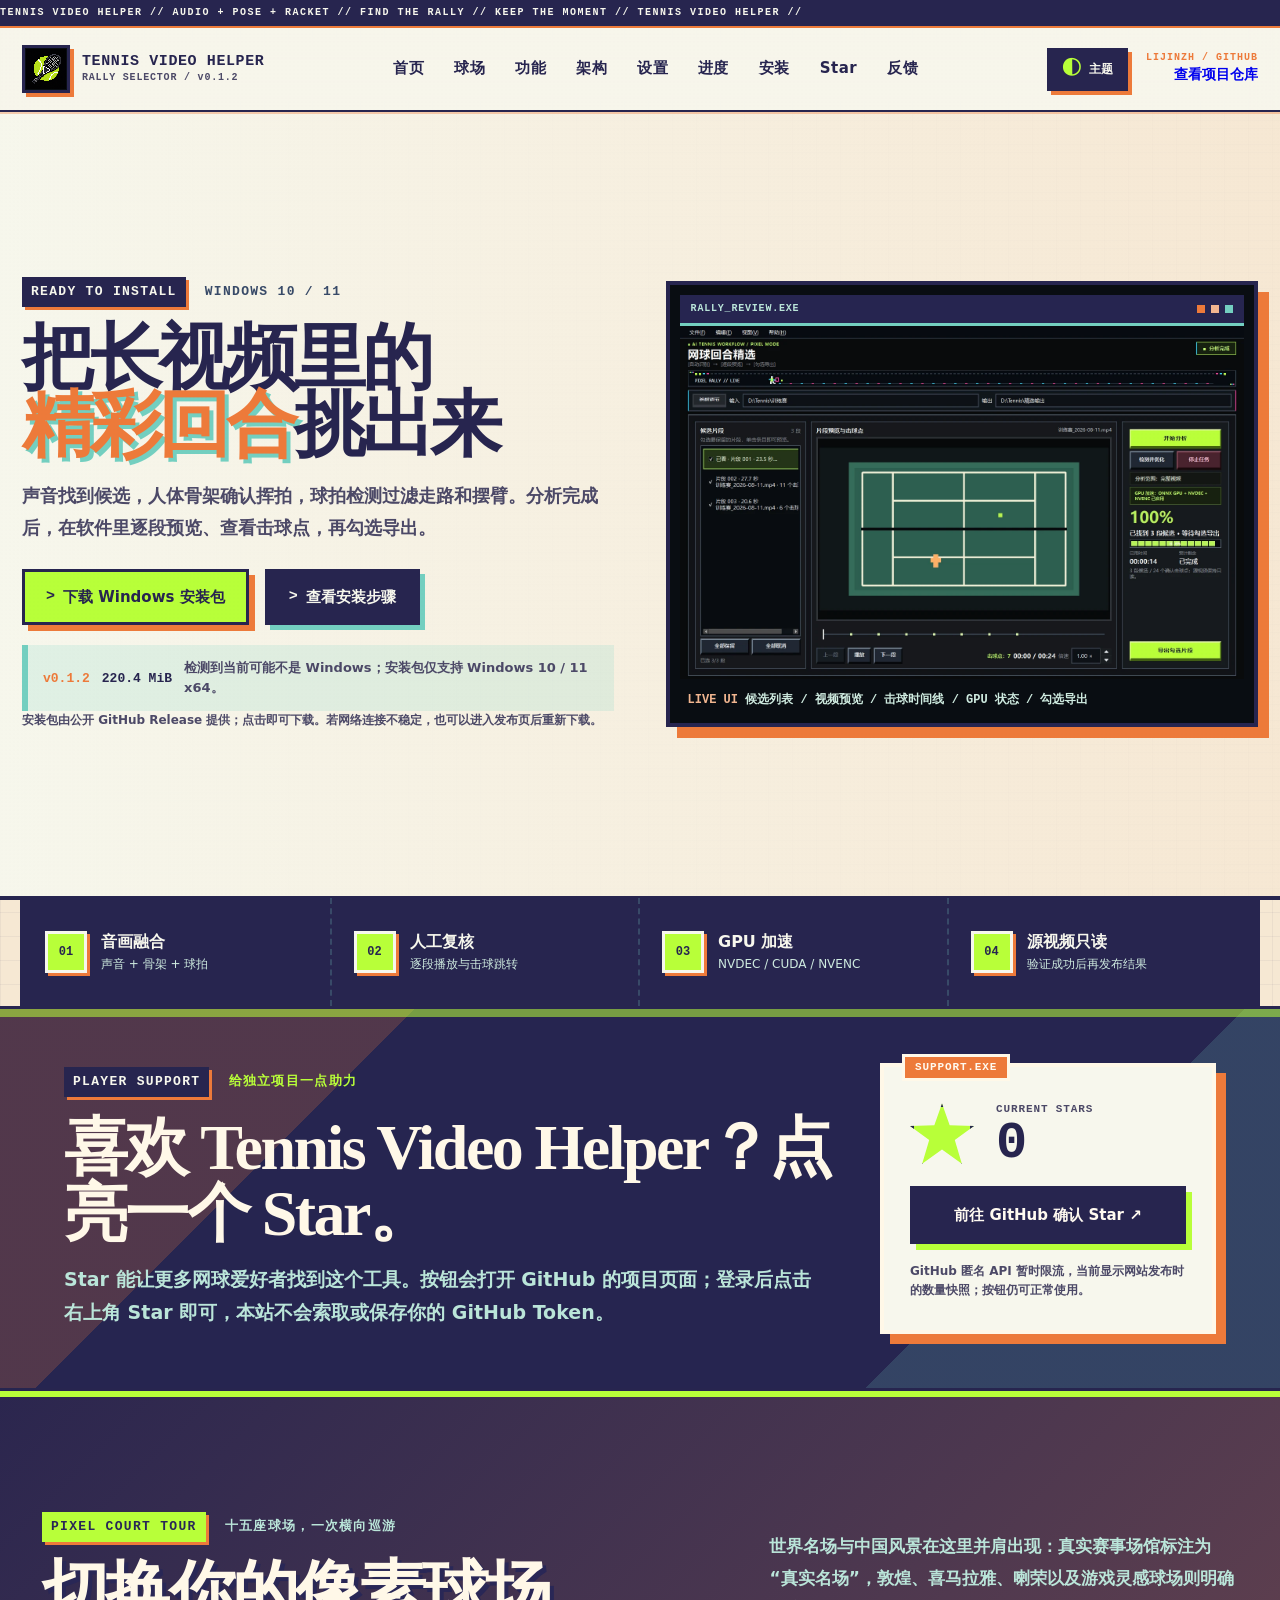
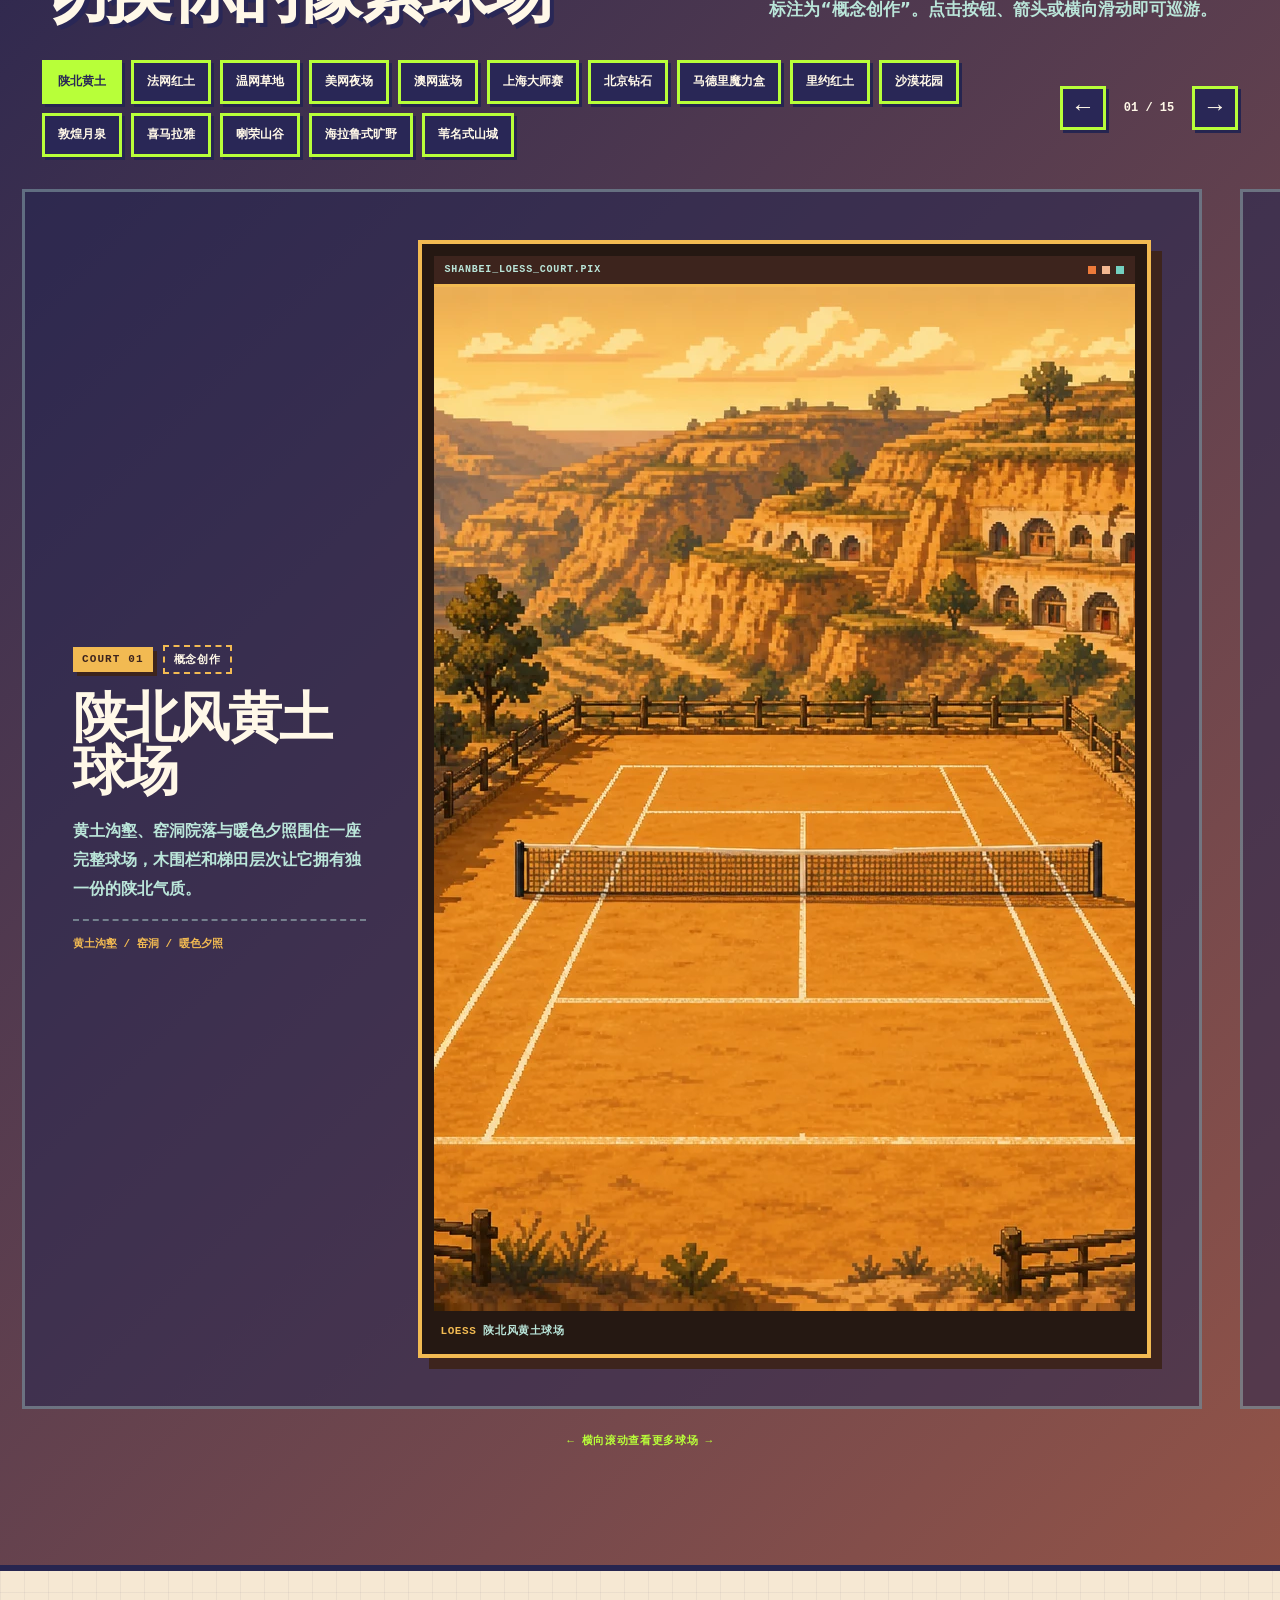
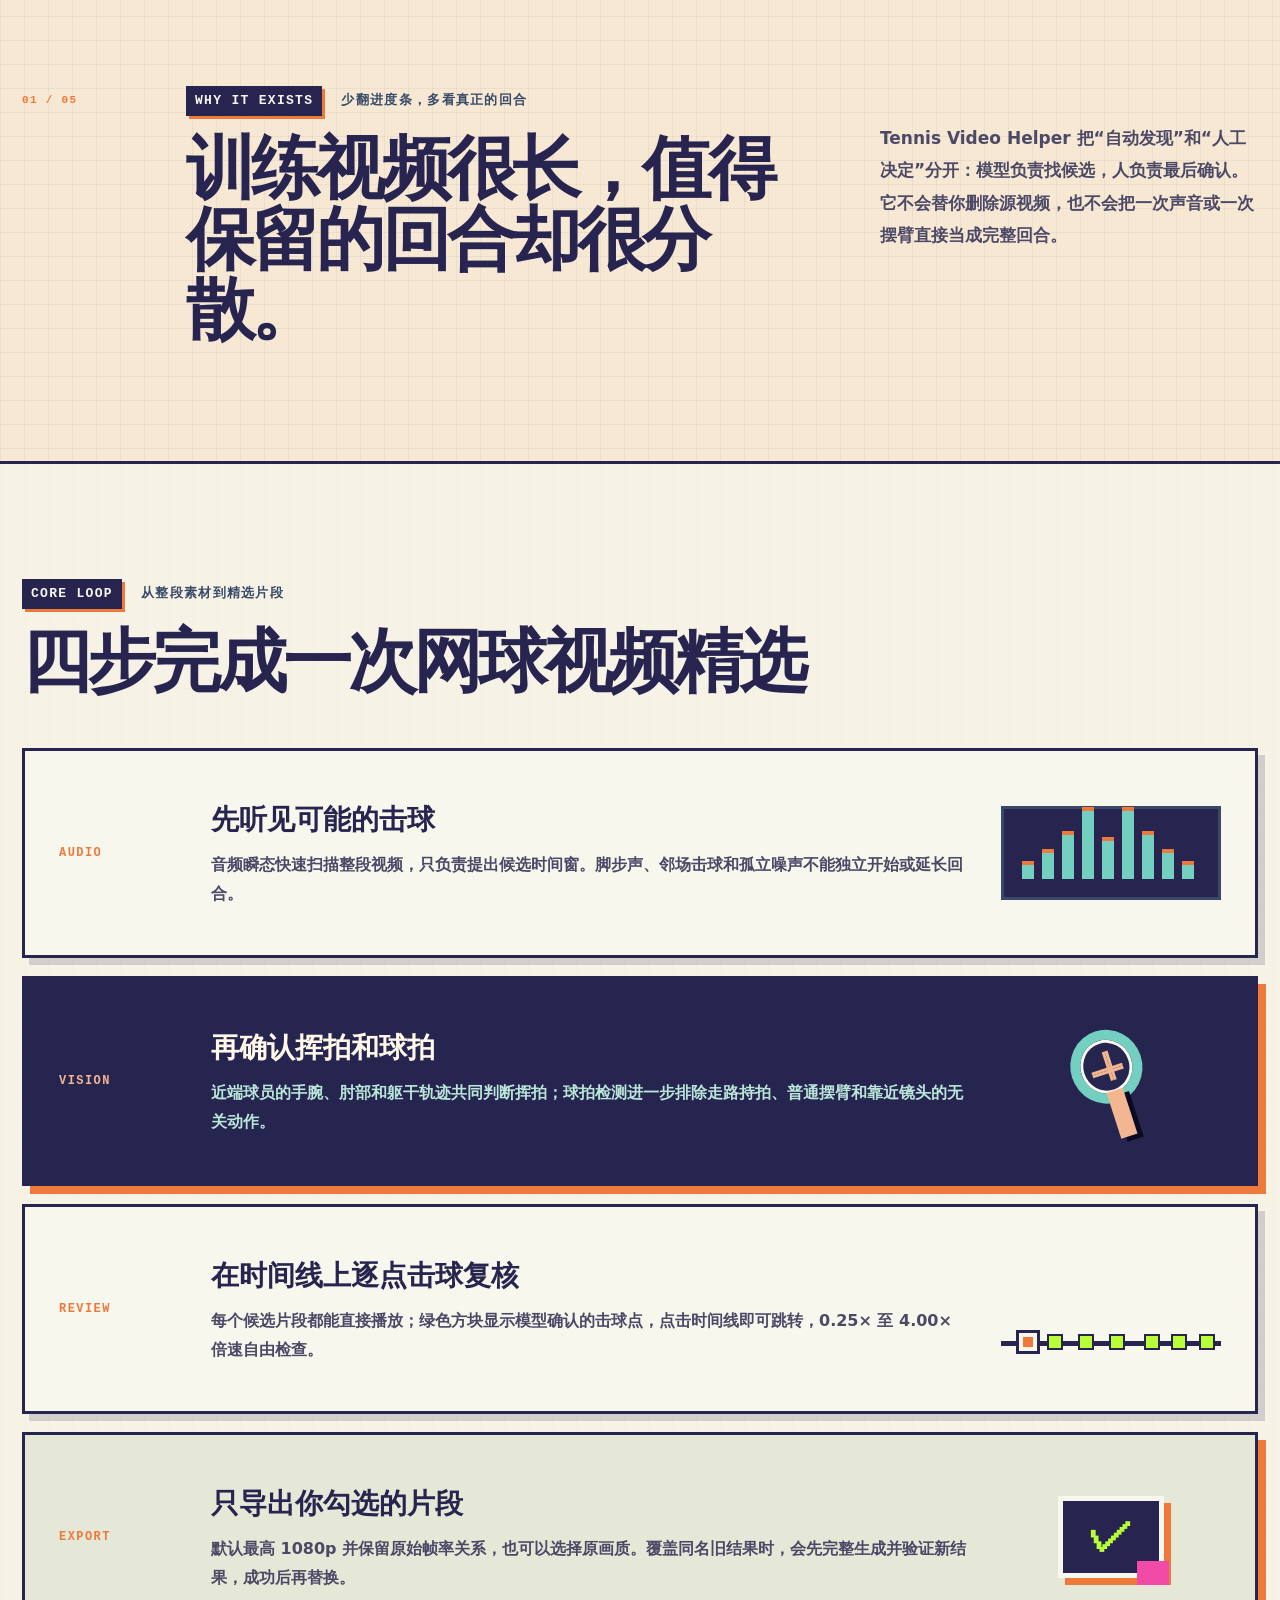
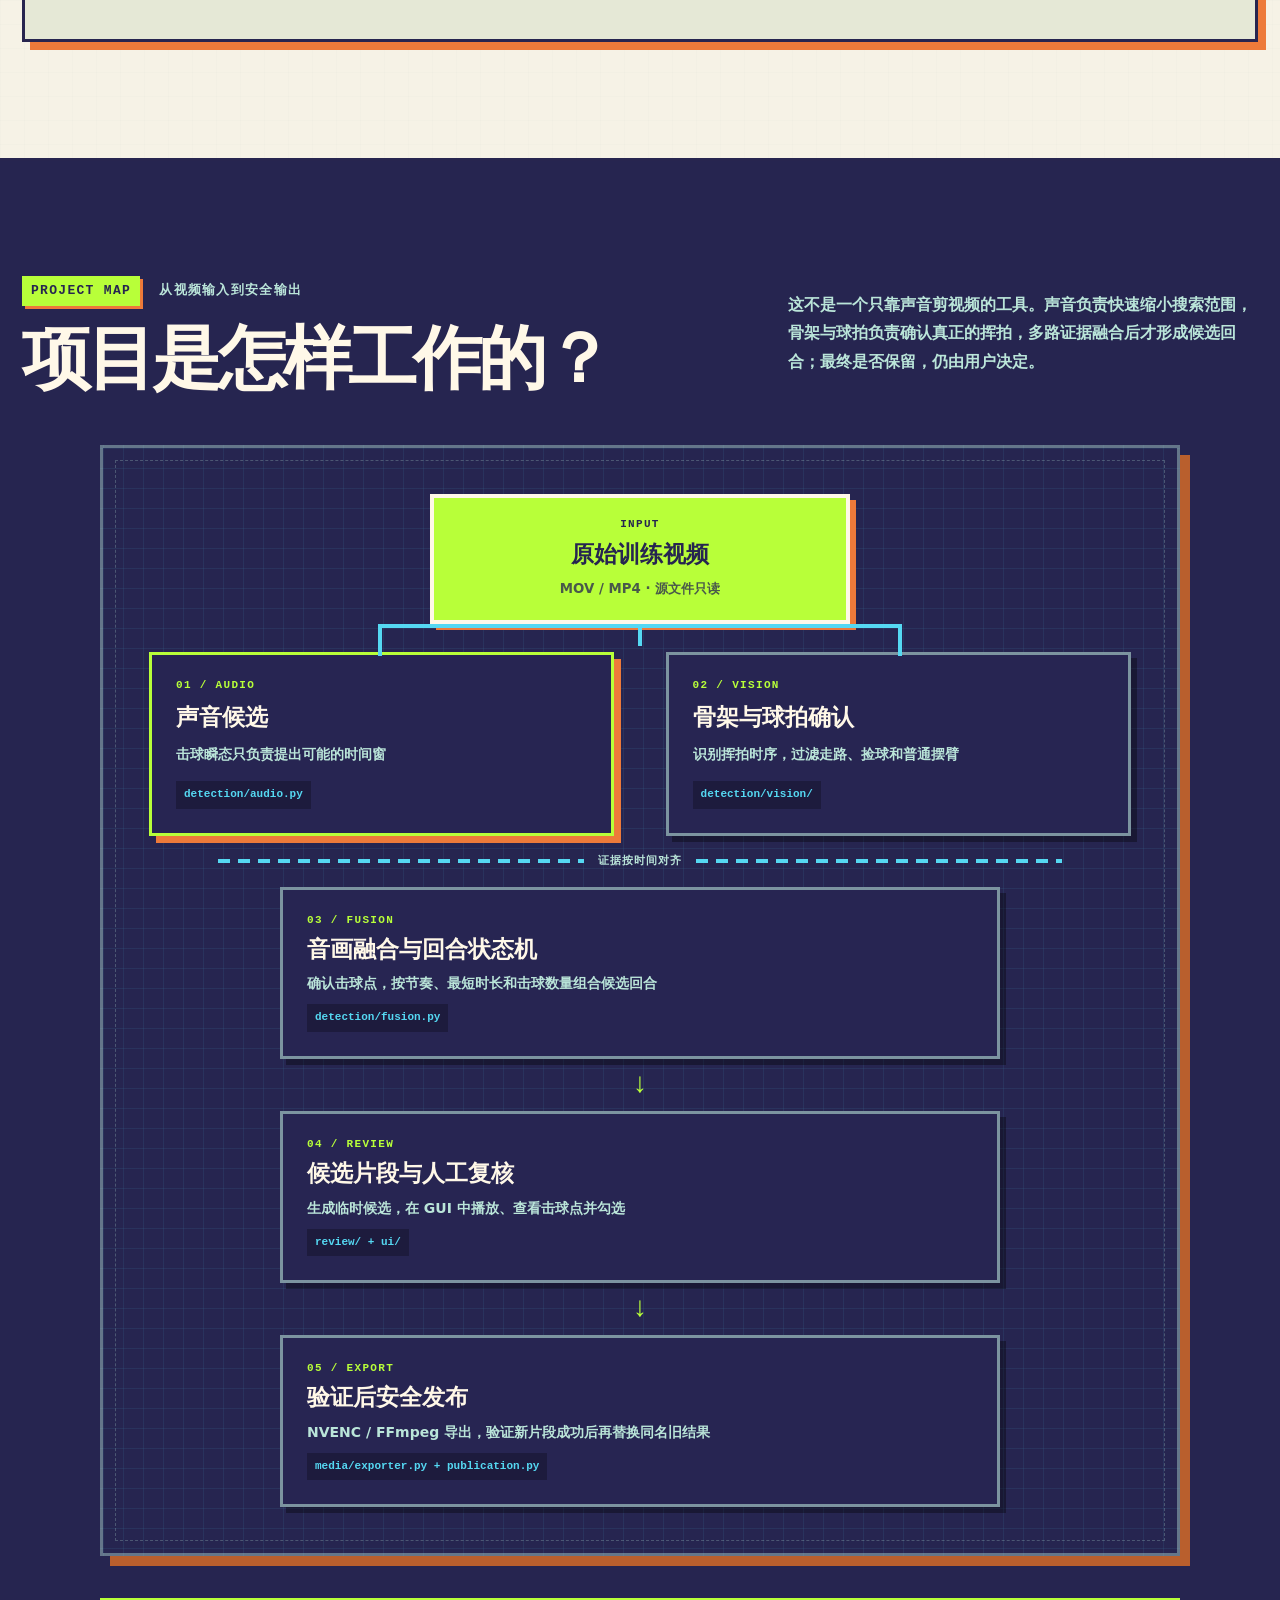
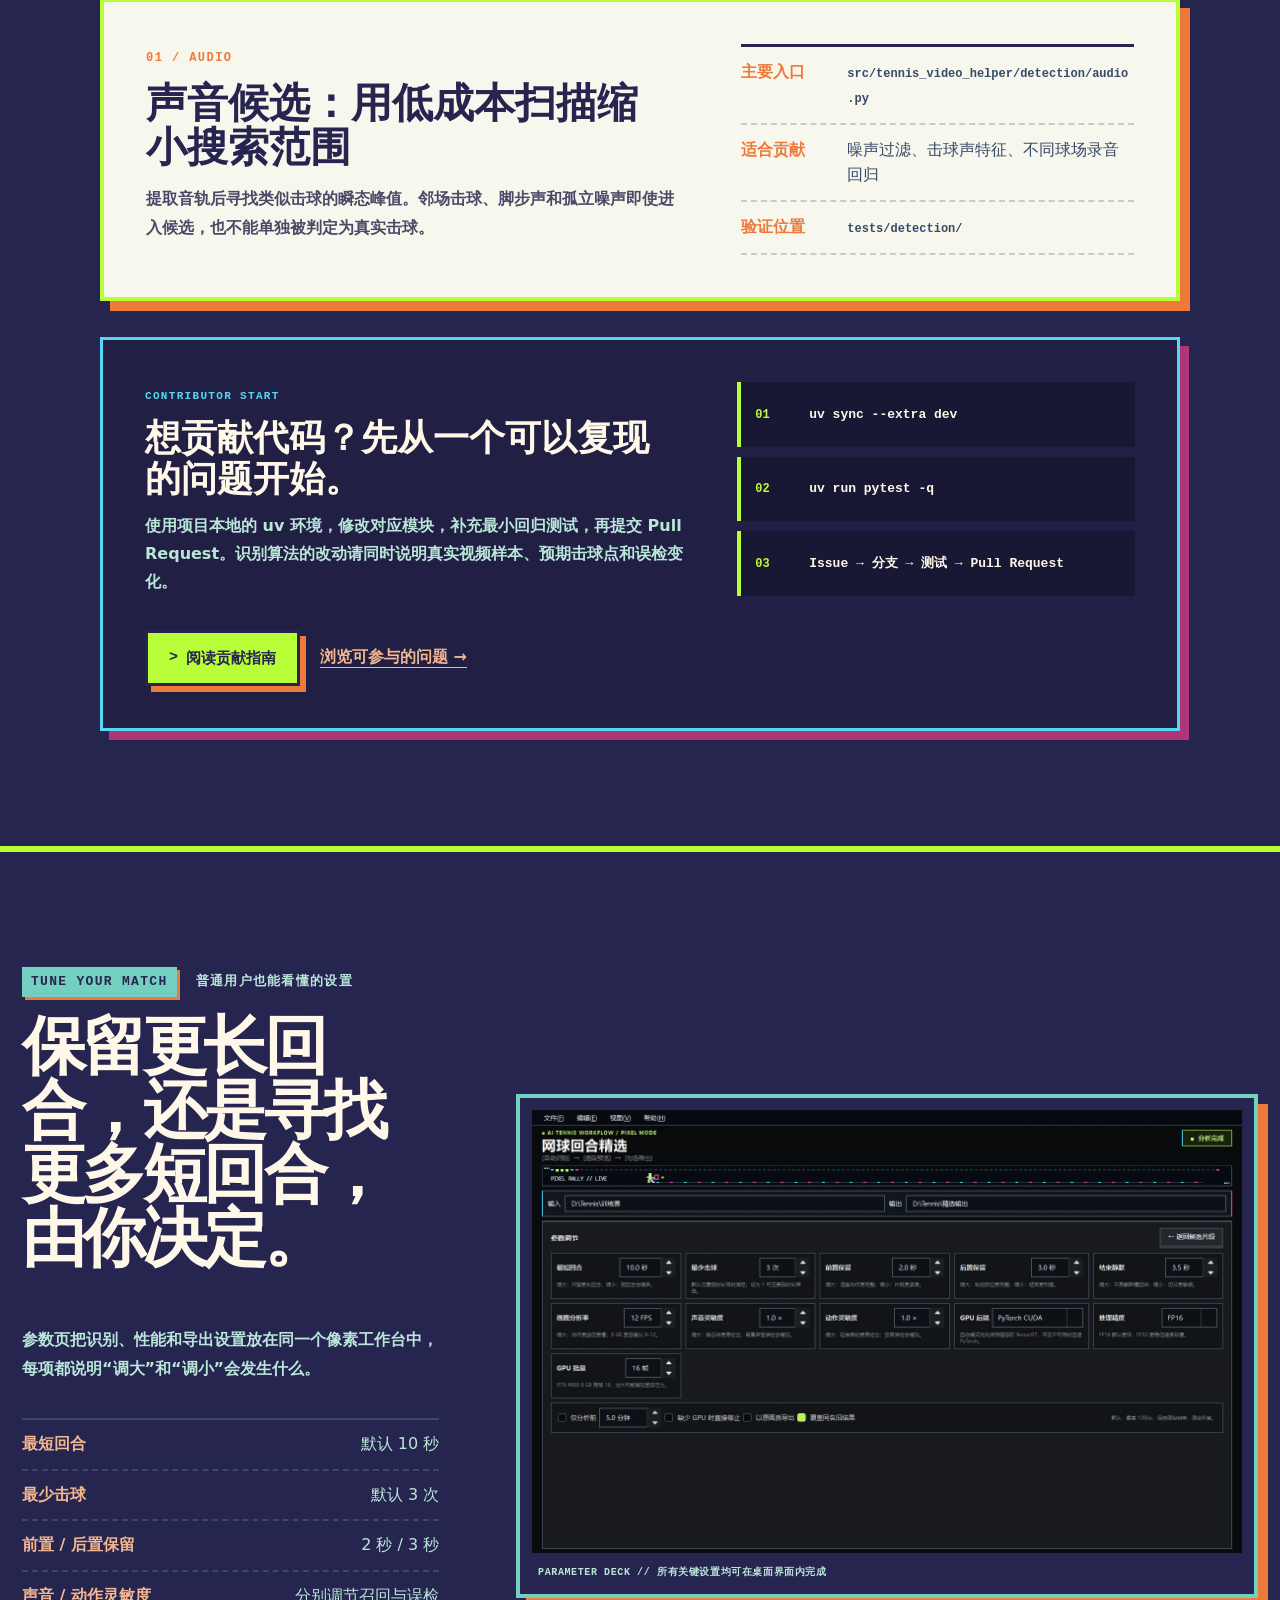
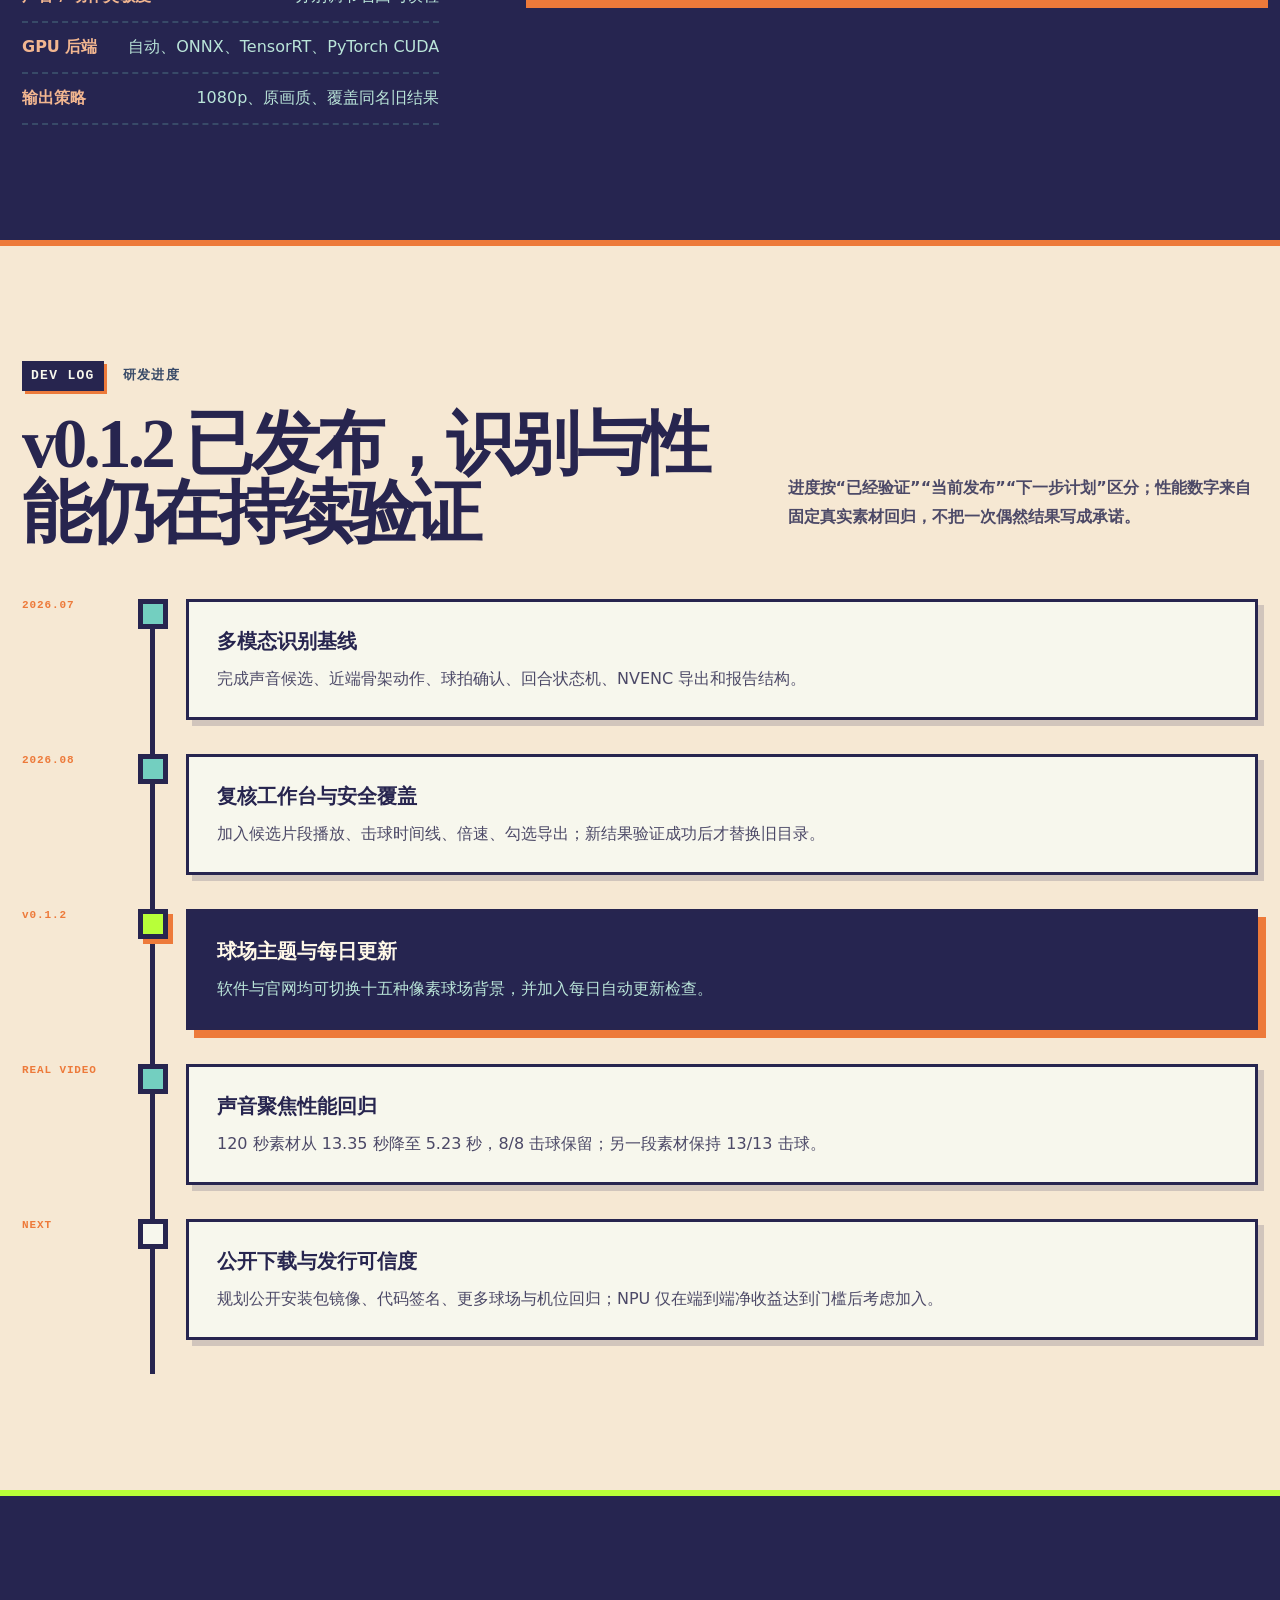
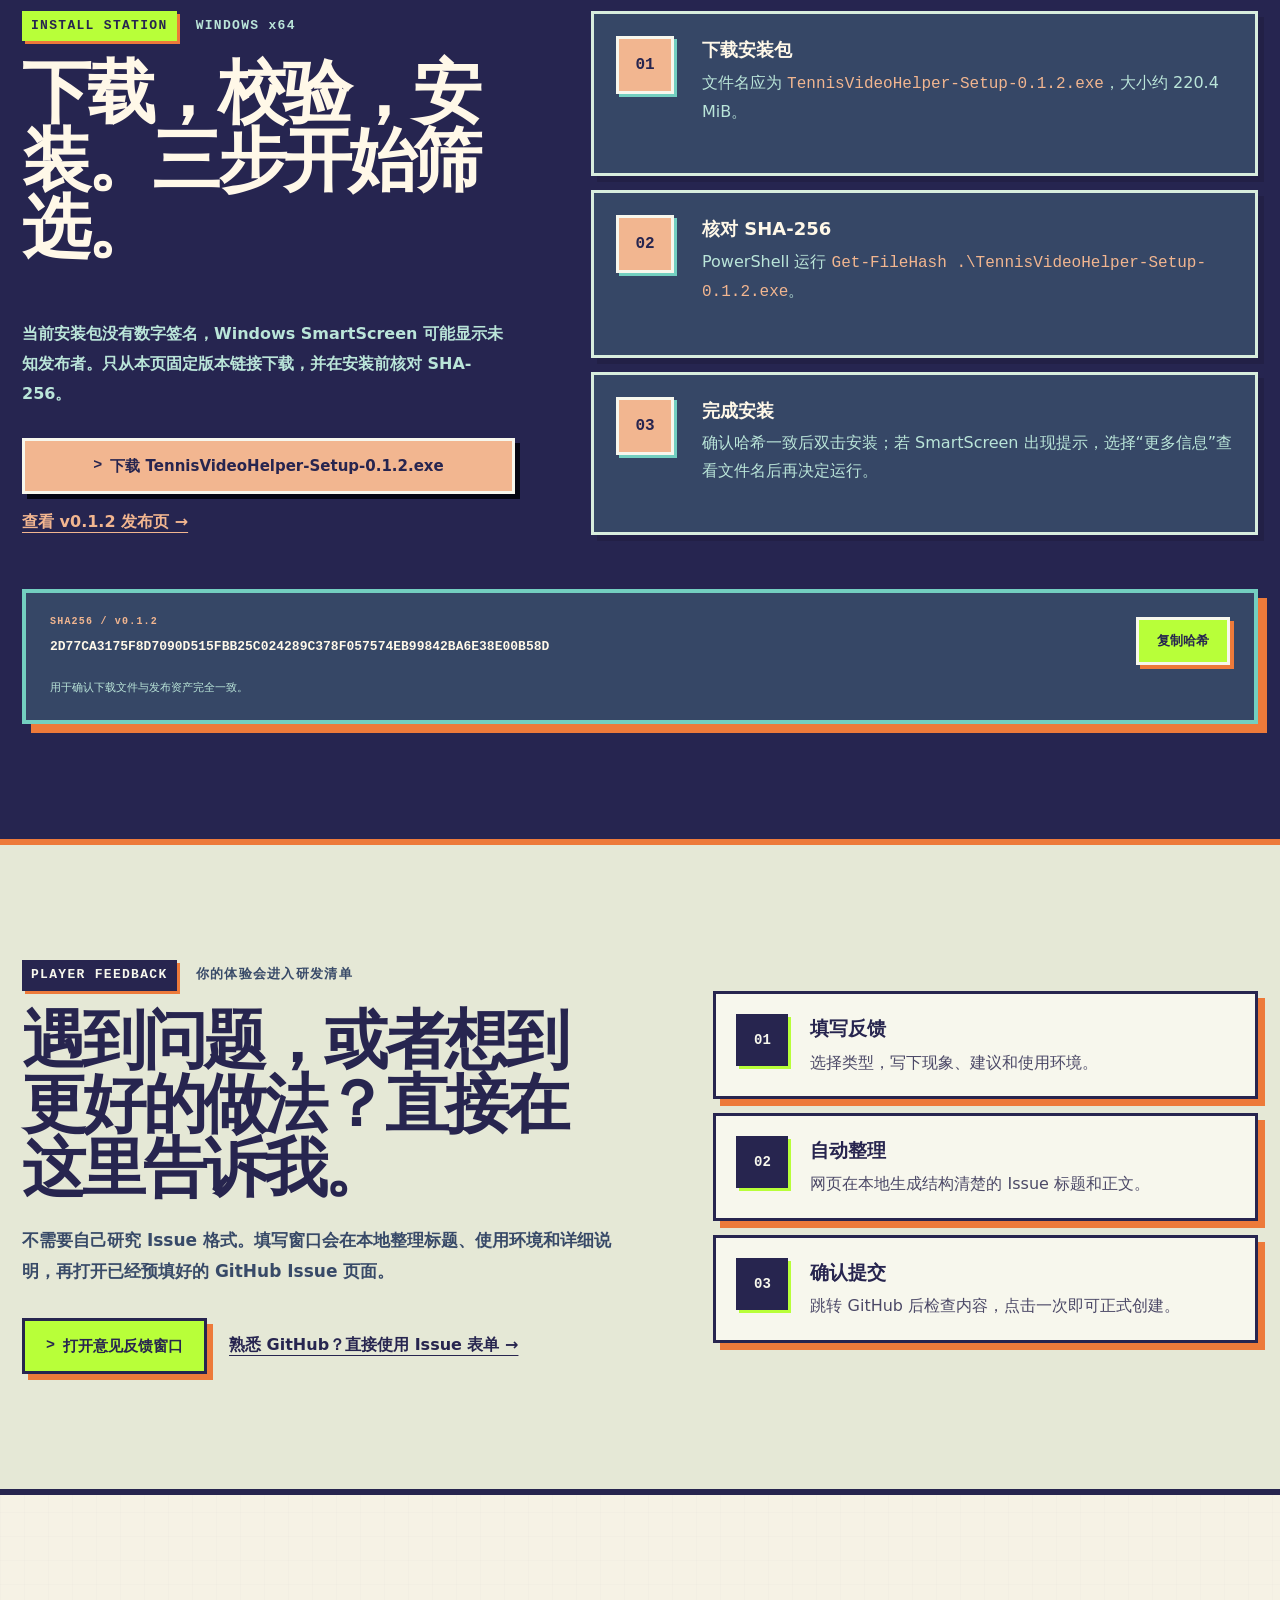
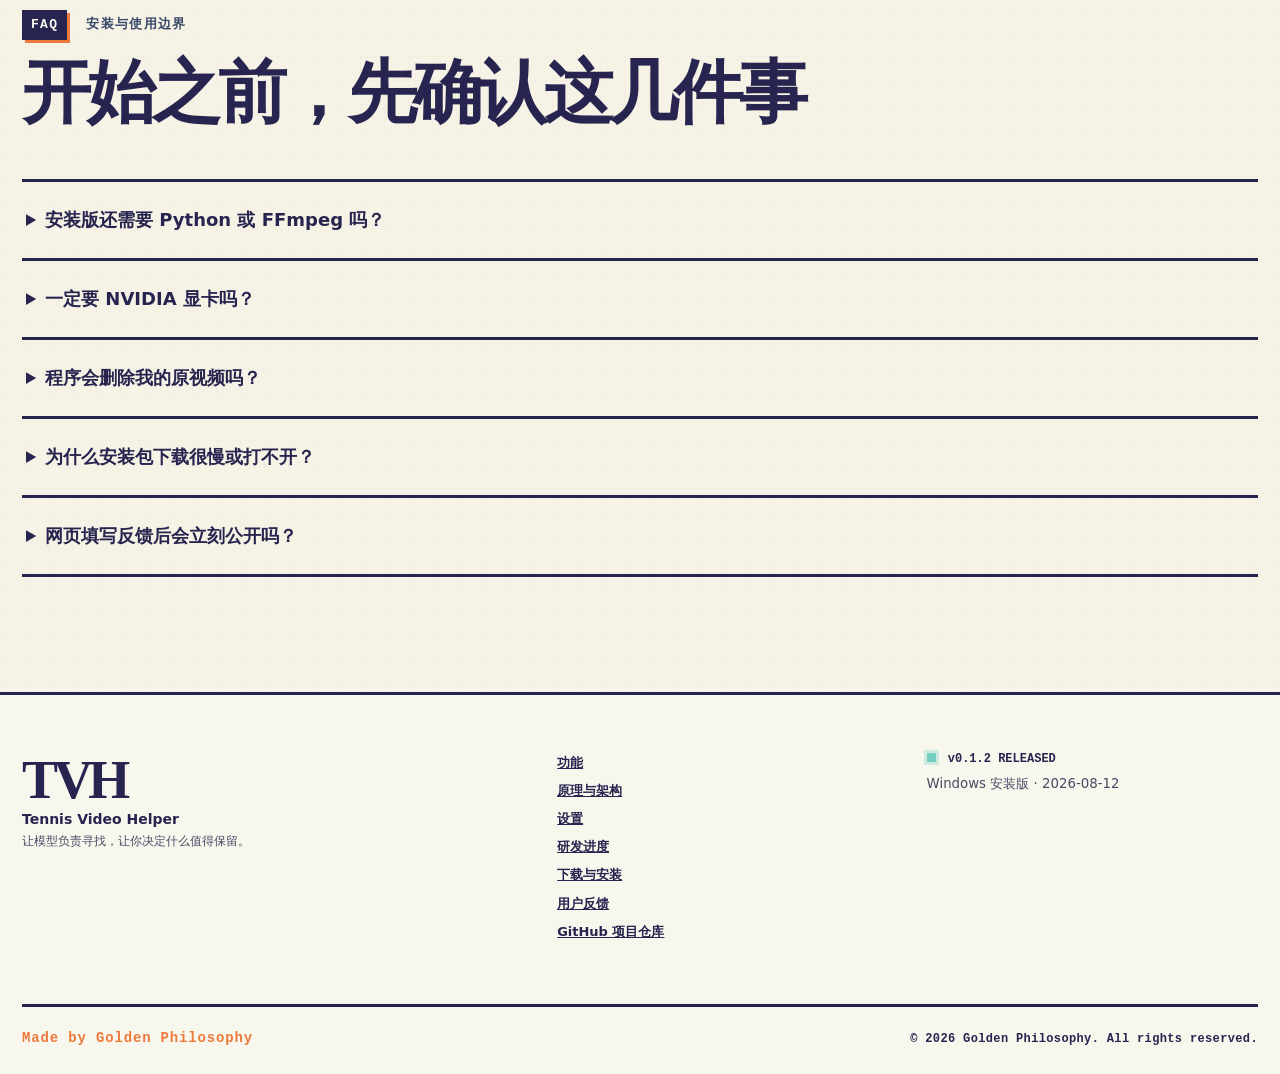
==== commit c6534b2b: "docs: link architecture map to contribution guide" ====
--- a/docs/index.html
+++ b/docs/index.html
@@ -506,7 +506,7 @@
           <li><span>03</span><strong>Issue → 分支 → 测试 → Pull Request</strong></li>
         </ol>
         <div class="tennis-contributor-actions">
-          <a class="tennis-button tennis-button--primary" href="https://github.com/Lijinzh/TennisVideoHelper" target="_blank" rel="noopener noreferrer">查看源码与 README</a>
+          <a class="tennis-button tennis-button--primary" href="contributing.html" target="_blank" rel="noopener noreferrer">阅读贡献指南</a>
           <a class="tennis-text-link" href="https://github.com/Lijinzh/TennisVideoHelper/issues" target="_blank" rel="noopener noreferrer">浏览可参与的问题 →</a>
         </div>
       </div>
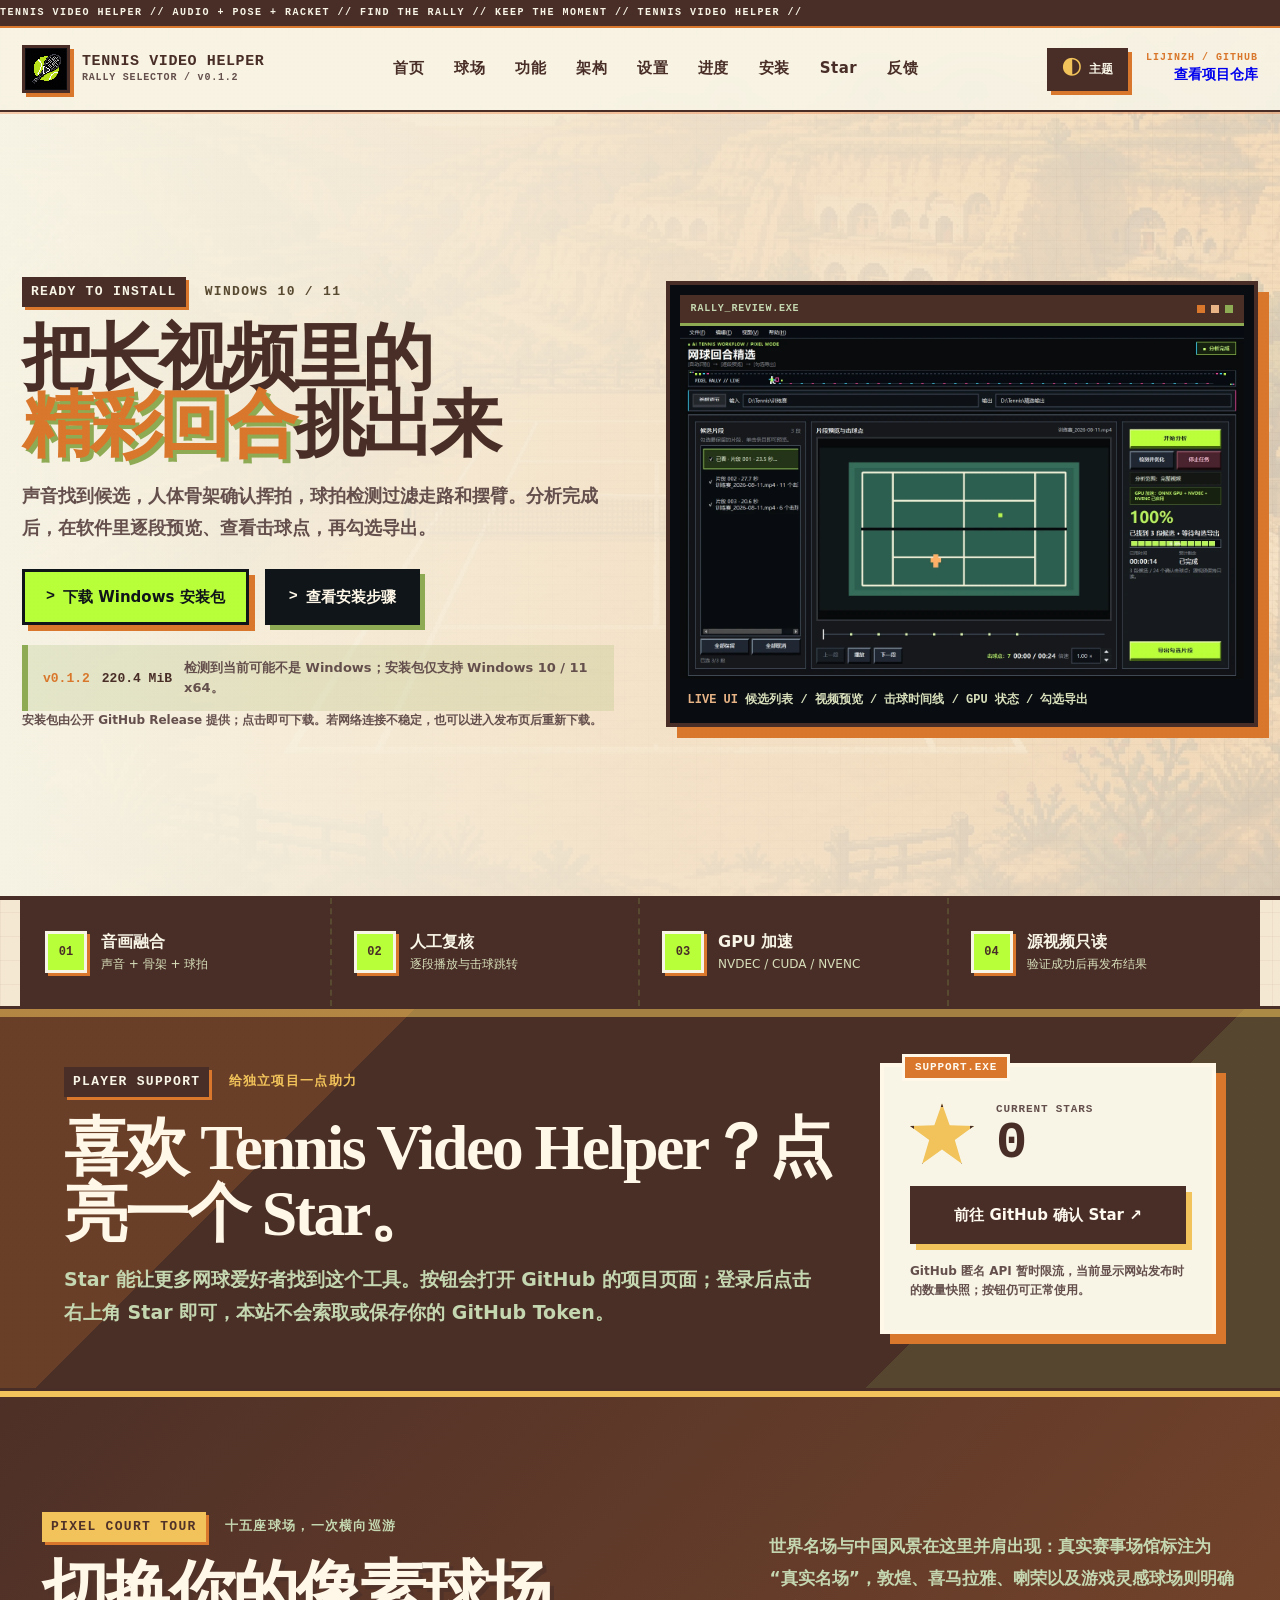
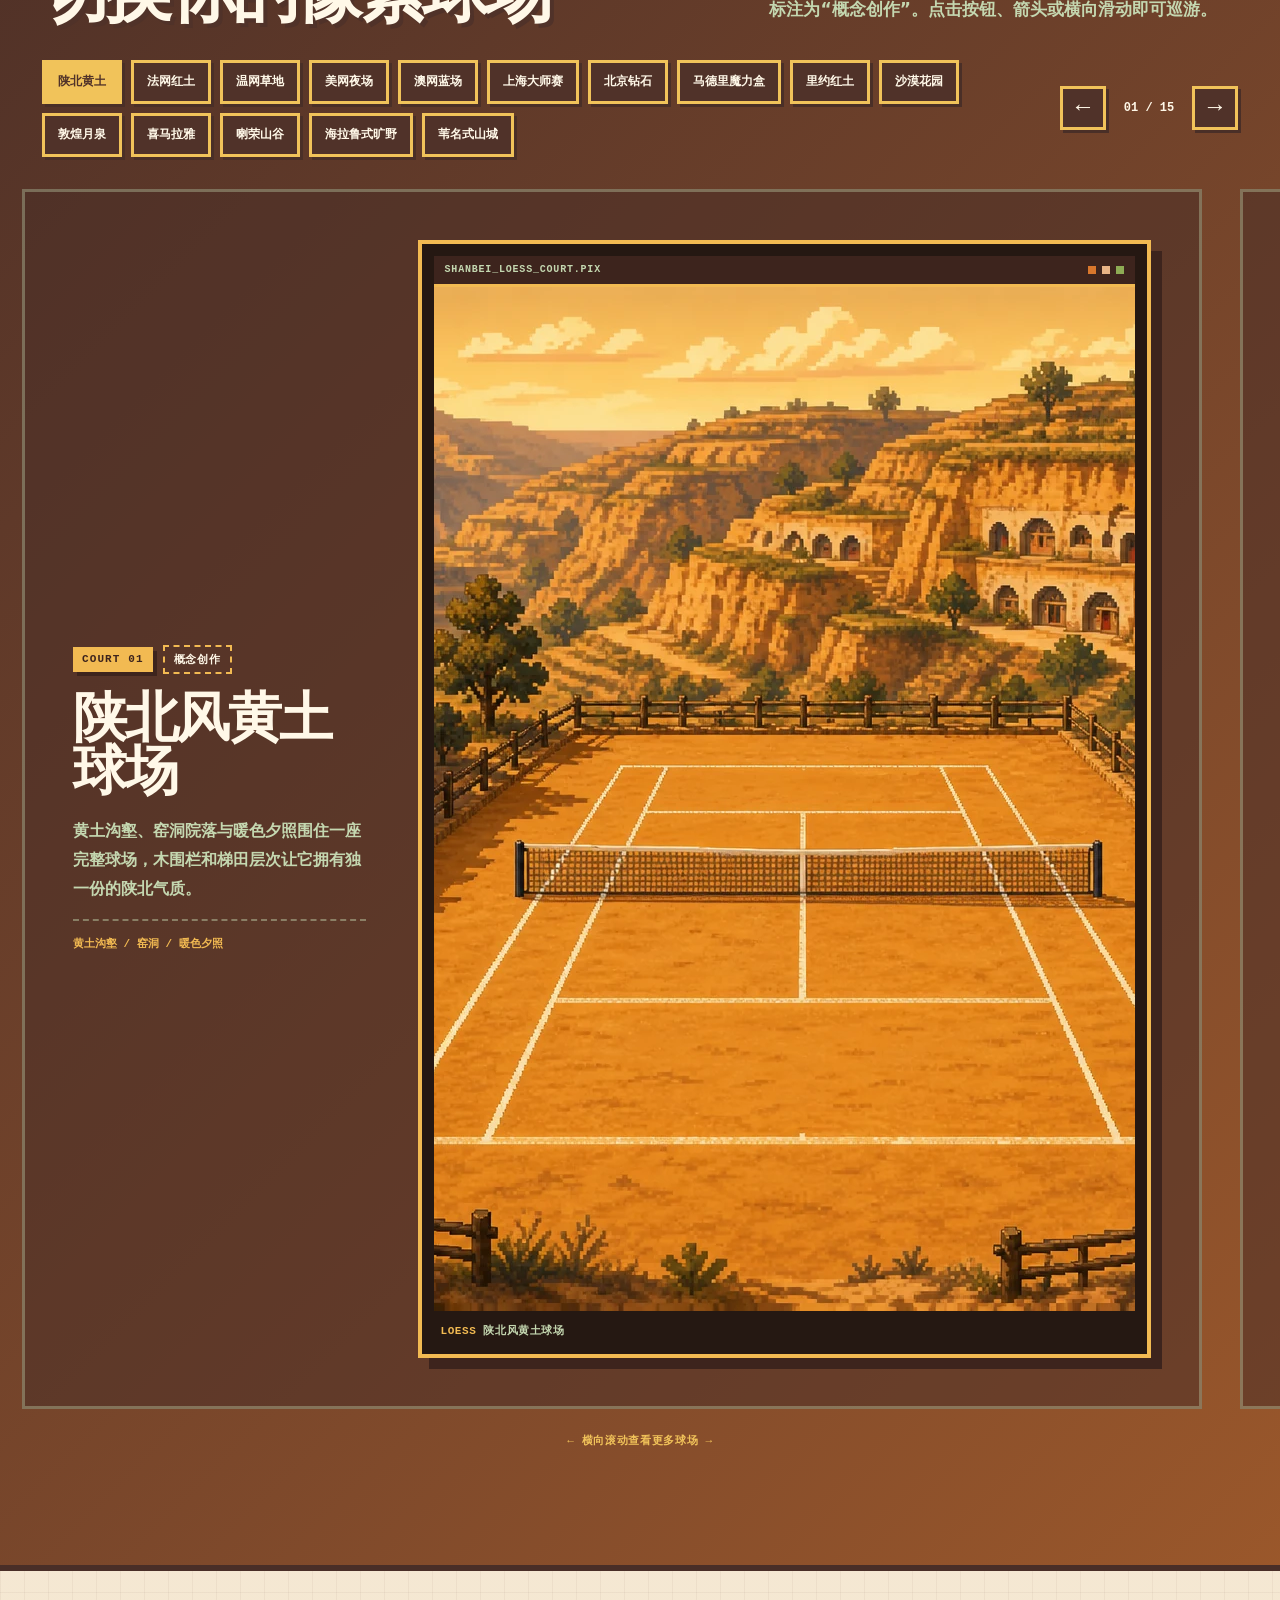
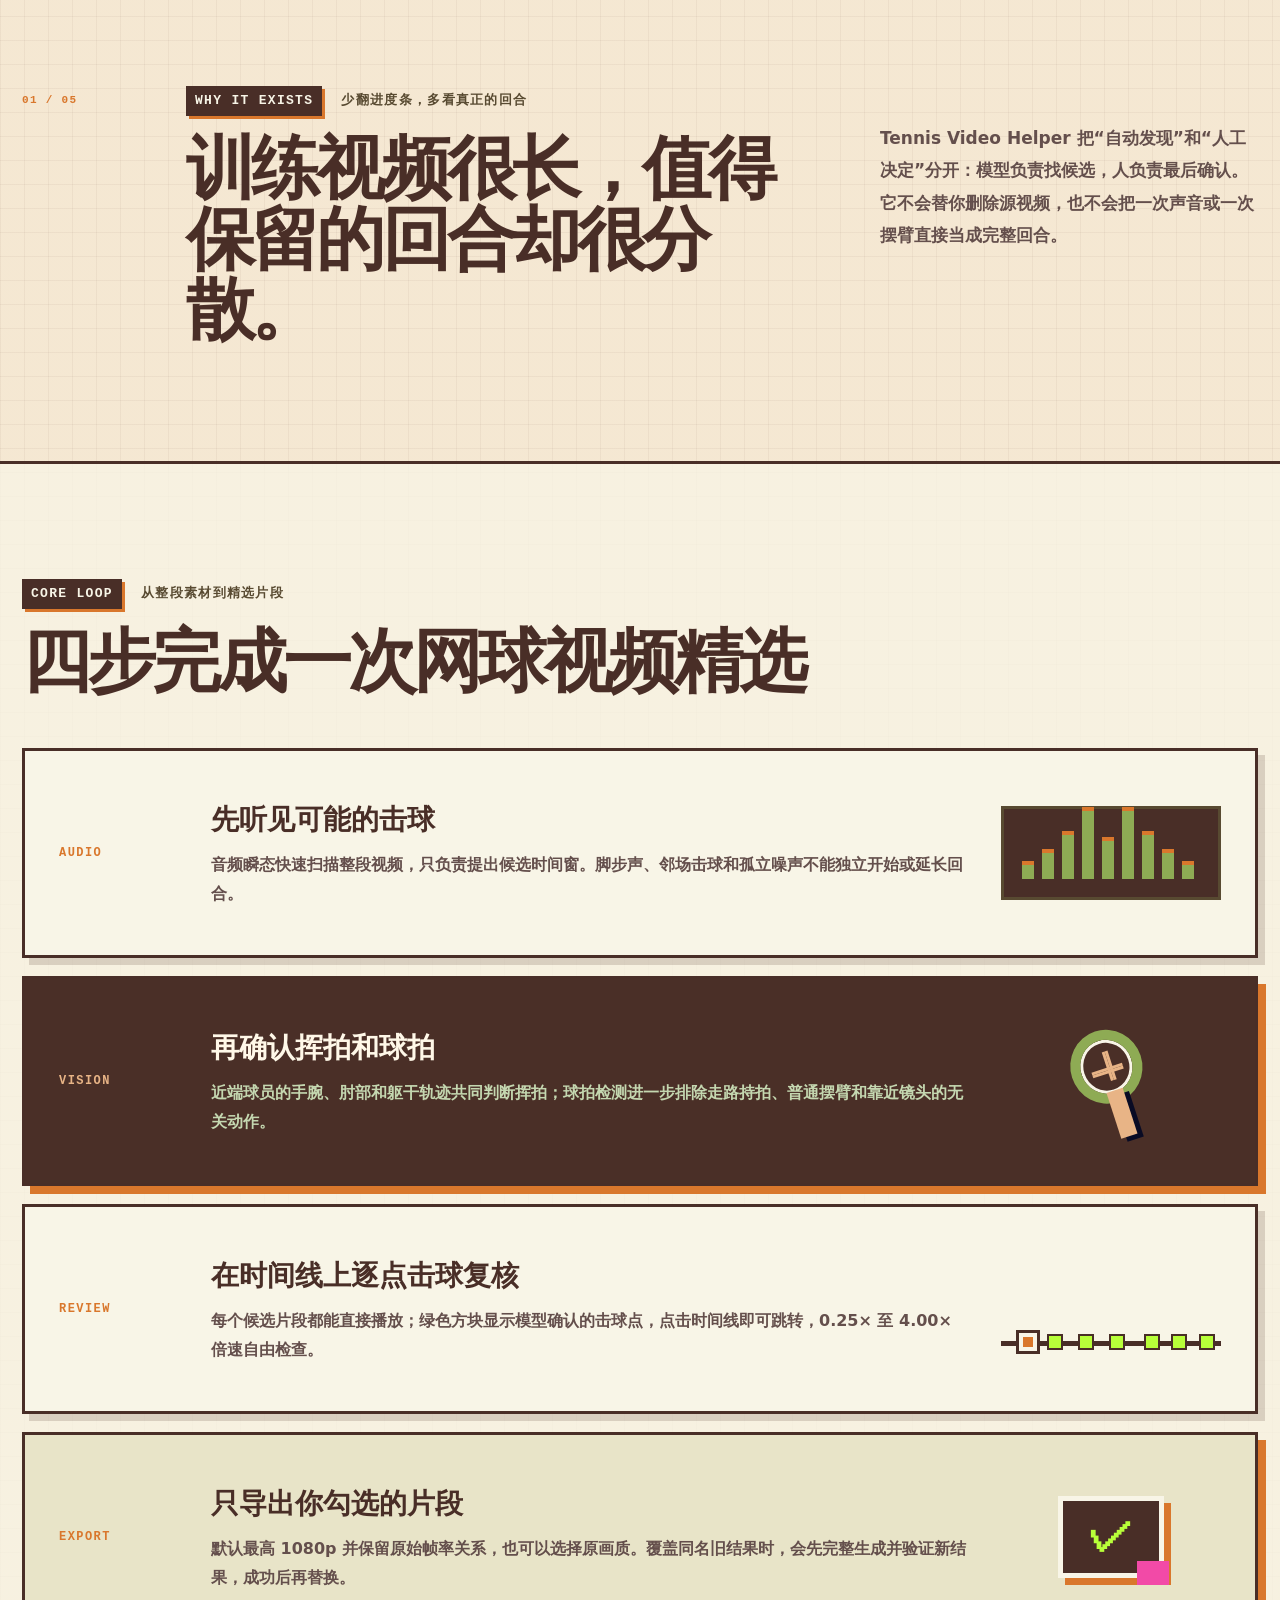
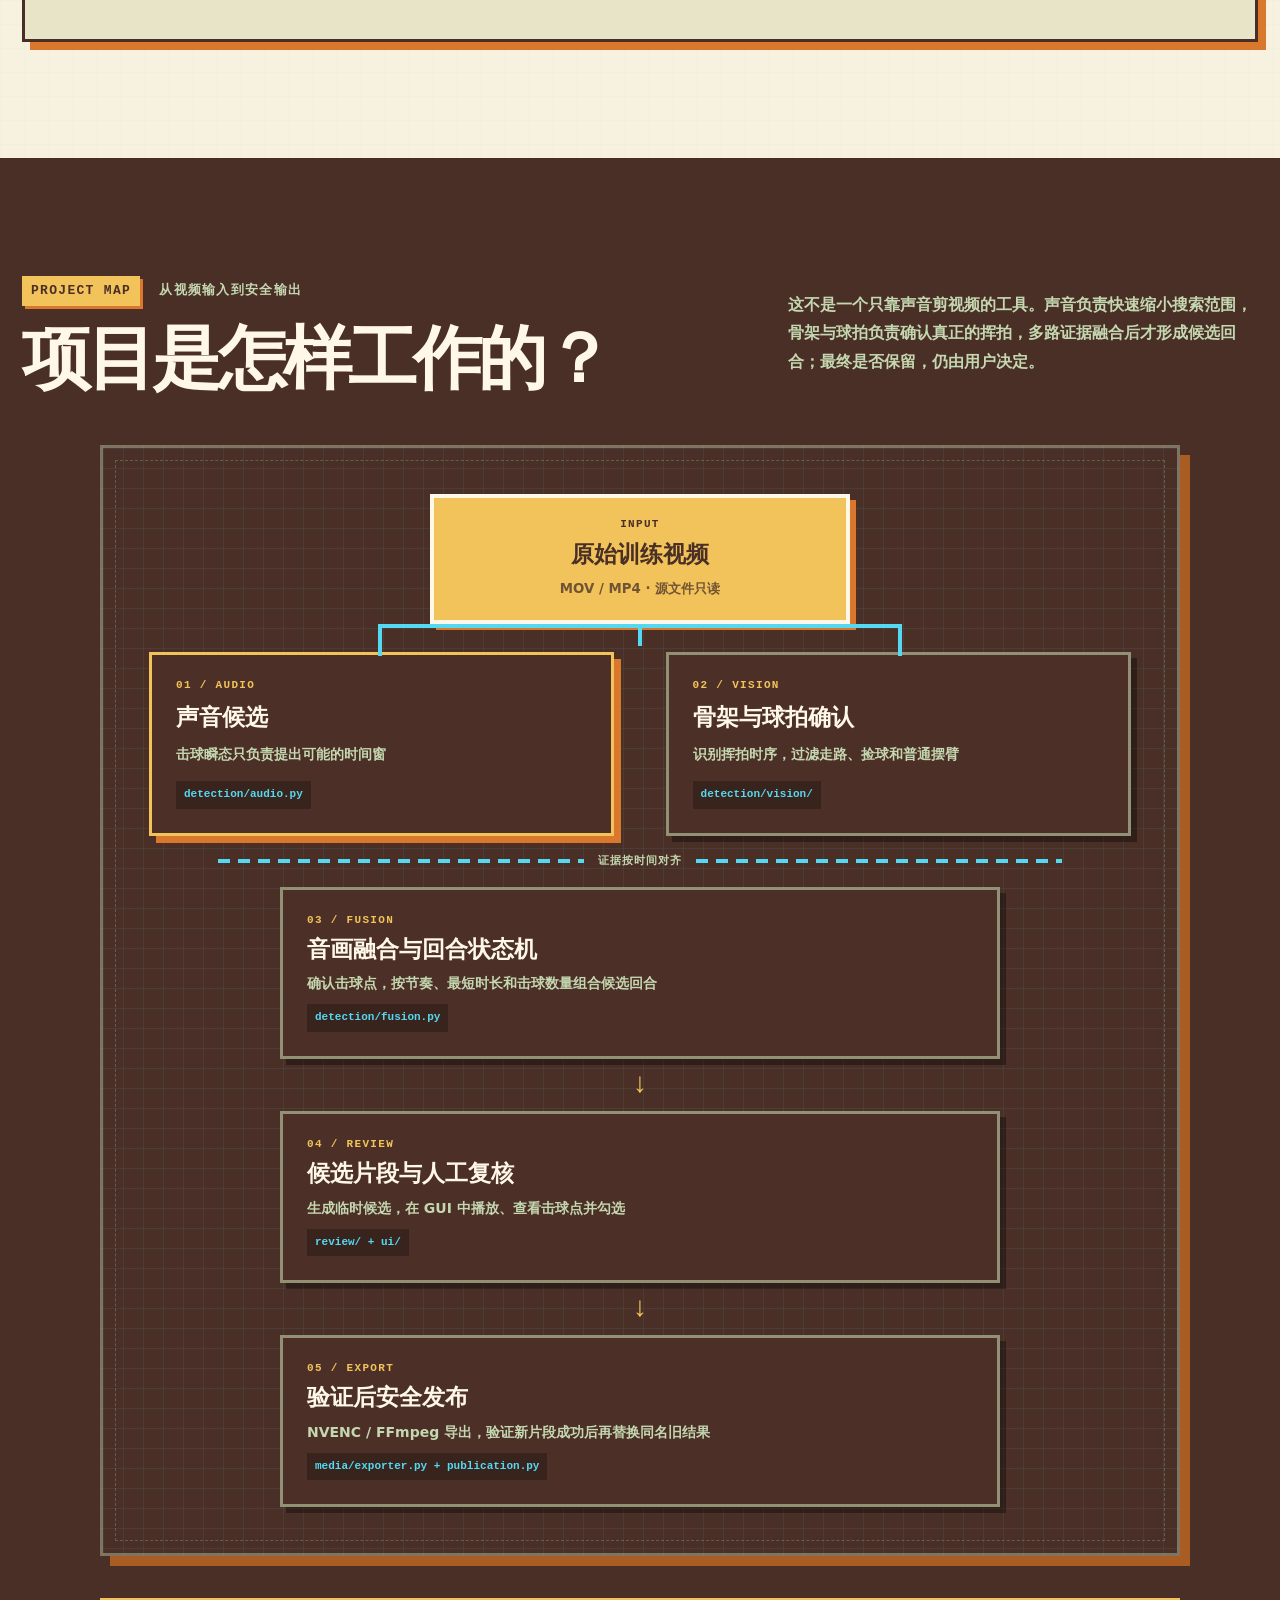
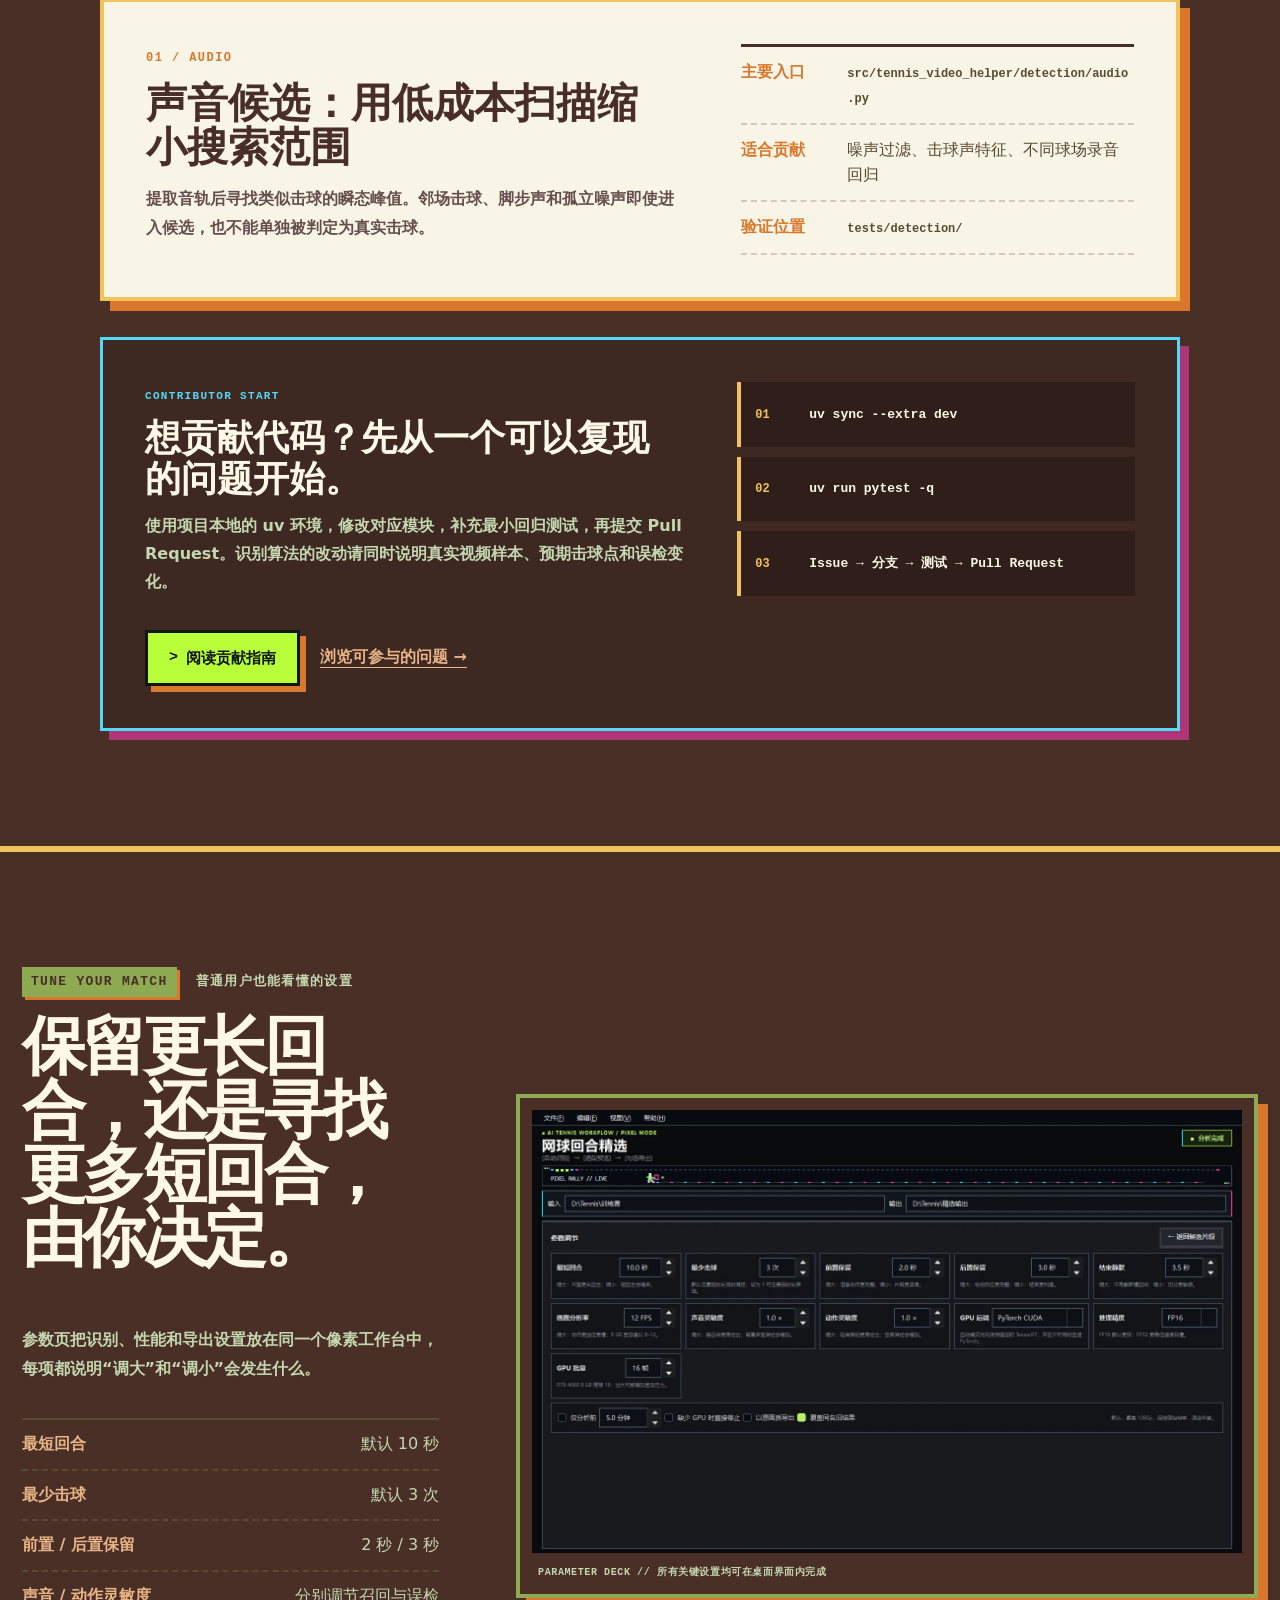
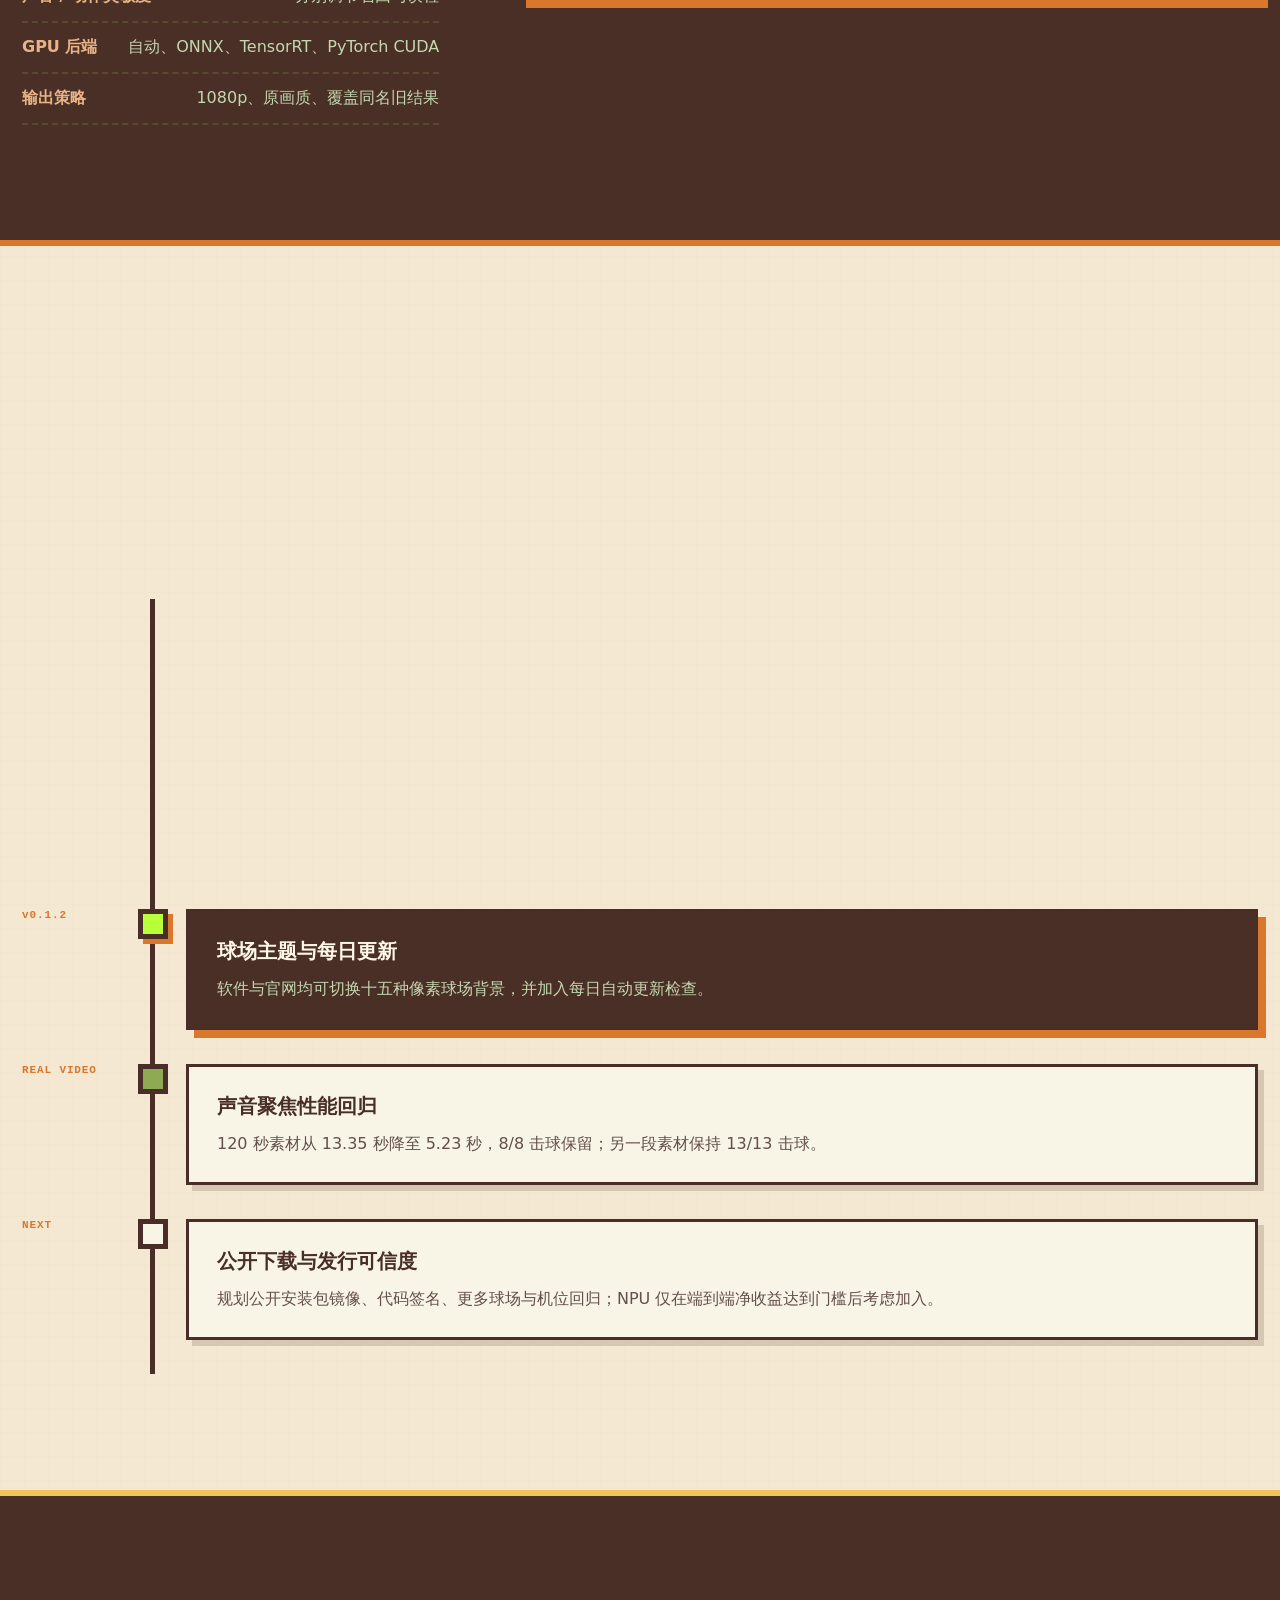
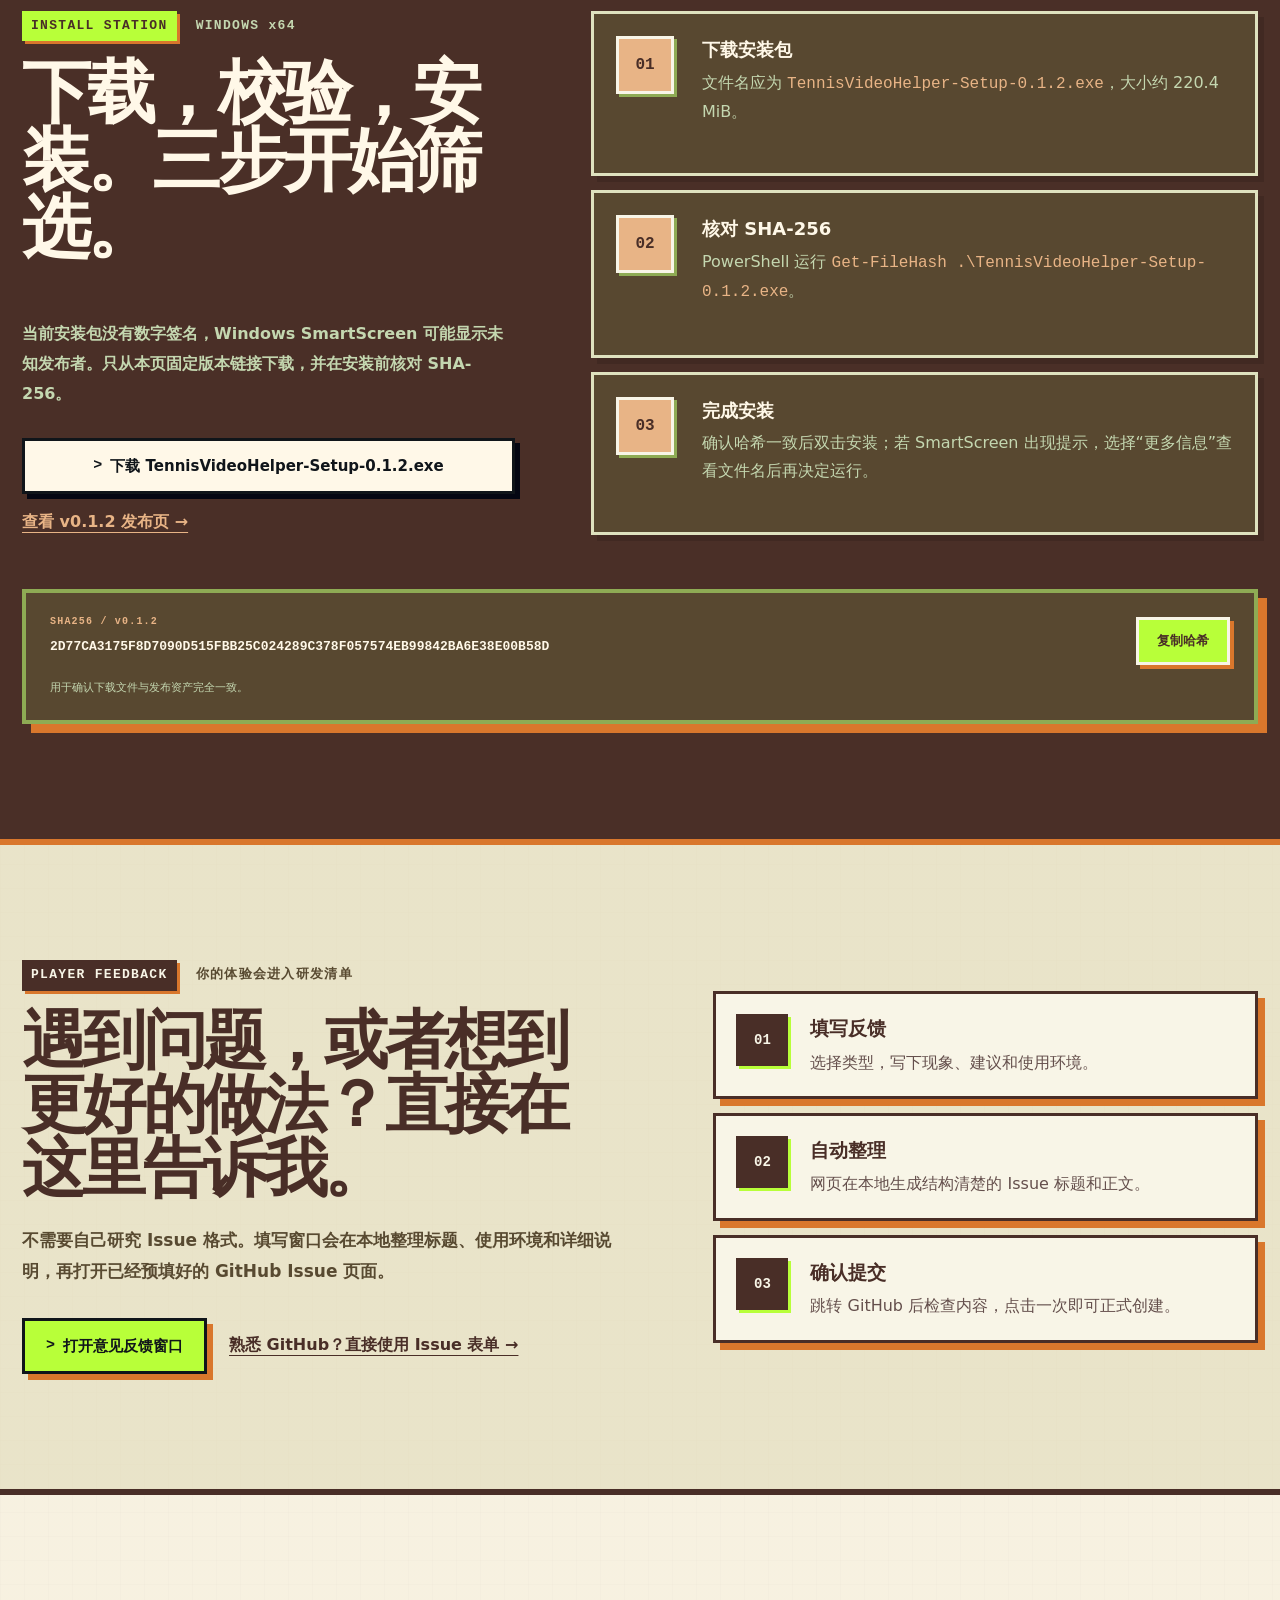
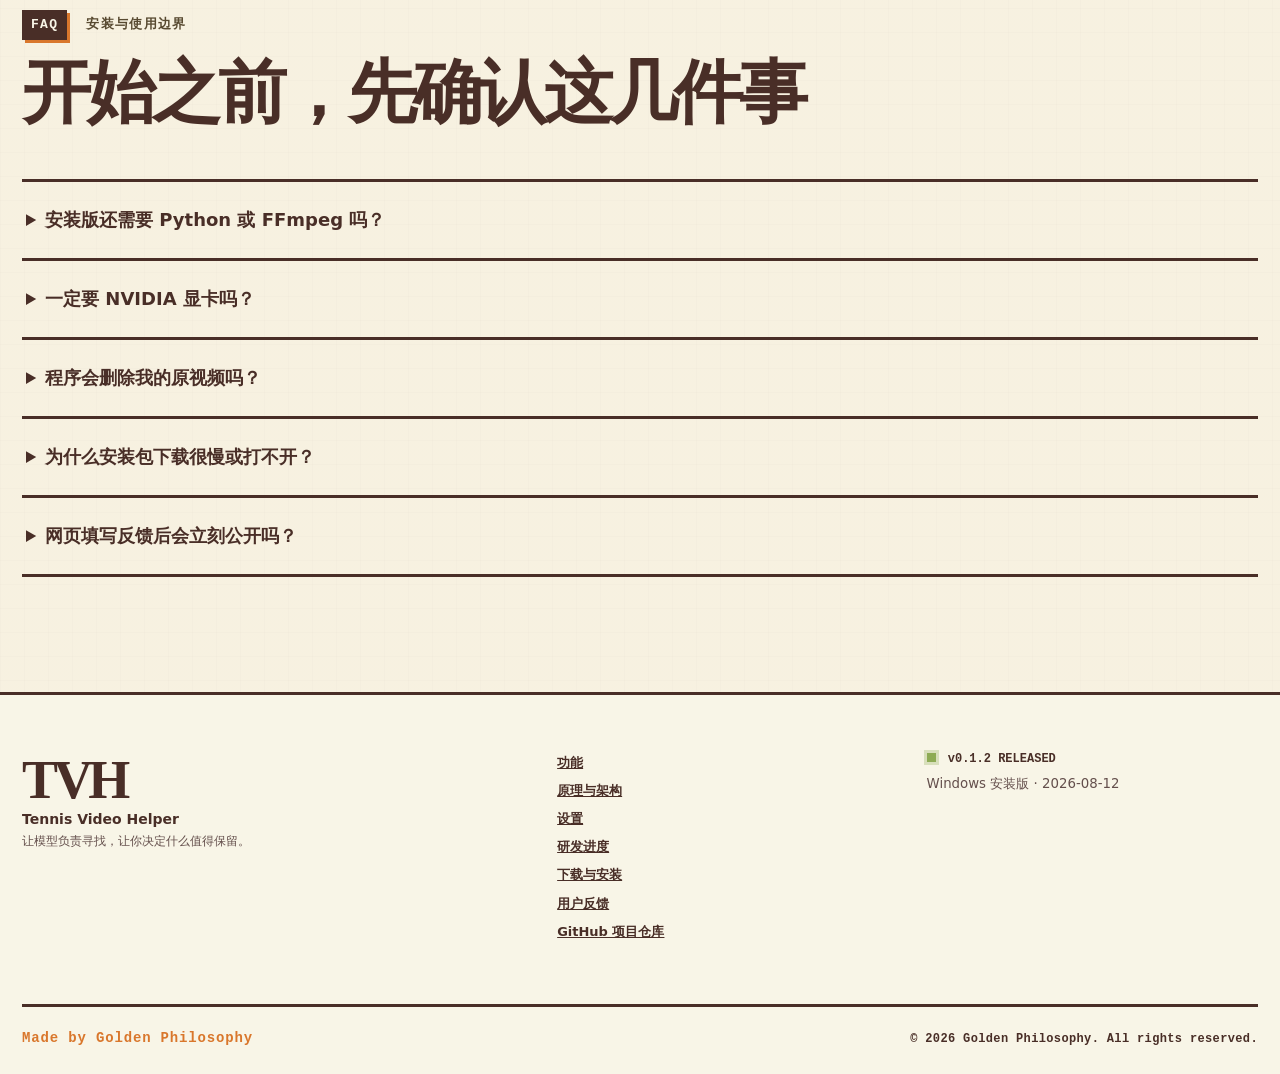
==== commit b8e4d8dc: "feat: use court scenes as website themes" ====
--- a/docs/index.html
+++ b/docs/index.html
@@ -16,13 +16,13 @@
   <script>
     (() => {
       const validModes = new Set(['system', 'light', 'dark']);
-      const validPalettes = new Set(['default', 'follow', 'loess', 'clay', 'grass', 'night', 'australia', 'shanghai', 'beijing', 'madrid', 'rio', 'desert-hard', 'dunhuang', 'himalaya', 'larung', 'hyrule', 'ashina']);
+      const validPalettes = new Set(['follow', 'loess', 'clay', 'grass', 'night', 'australia', 'shanghai', 'beijing', 'madrid', 'rio', 'desert-hard', 'dunhuang', 'himalaya', 'larung', 'hyrule', 'ashina']);
       try {
         const mode = localStorage.getItem('tvh-color-mode');
         const paletteChoice = localStorage.getItem('tvh-palette-choice');
         const activeCourt = localStorage.getItem('tvh-active-court');
         const safeMode = validModes.has(mode) ? mode : 'system';
-        const safeChoice = validPalettes.has(paletteChoice) ? paletteChoice : 'default';
+        const safeChoice = validPalettes.has(paletteChoice) ? paletteChoice : 'follow';
         const prefersDark = matchMedia('(prefers-color-scheme: dark)').matches;
         document.documentElement.dataset.colorMode = safeMode;
         document.documentElement.dataset.resolvedTheme = safeMode === 'system' ? (prefersDark ? 'dark' : 'light') : safeMode;
@@ -31,16 +31,16 @@
       } catch {
         document.documentElement.dataset.colorMode = 'system';
         document.documentElement.dataset.resolvedTheme = matchMedia('(prefers-color-scheme: dark)').matches ? 'dark' : 'light';
-        document.documentElement.dataset.paletteChoice = 'default';
-        document.documentElement.dataset.sitePalette = 'default';
+        document.documentElement.dataset.paletteChoice = 'follow';
+        document.documentElement.dataset.sitePalette = 'loess';
       }
     })();
   </script>
   <link rel="stylesheet" href="pixel-preview.css?v=20260812-tennis">
-  <link rel="stylesheet" href="tennis-video-helper.css?v=20260812-v7">
+  <link rel="stylesheet" href="tennis-video-helper.css?v=20260812-v8">
   <link rel="stylesheet" href="github-star.css?v=20260812-v1">
   <script src="pixel-preview.js?v=20260812-tennis" defer></script>
-  <script src="tennis-video-helper.js?v=20260812-v7" defer></script>
+  <script src="tennis-video-helper.js?v=20260812-v8" defer></script>
   <script src="github-star.js?v=20260812-v1" defer></script>
 </head>
 <body class="pixel-site tennis-site">
@@ -79,8 +79,7 @@
               <button type="button" data-color-mode="dark" aria-pressed="false">深色</button>
             </div>
           </fieldset>
-          <label class="tennis-theme-palette"><span>页面球场配色</span><select data-theme-palette-select aria-describedby="tennis-theme-status">
-            <option value="default">默认像素配色</option>
+          <label class="tennis-theme-palette"><span>球场背景主题</span><select data-theme-palette-select aria-describedby="tennis-theme-status">
             <option value="follow">跟随当前球场</option>
             <option value="loess">陕北黄土</option>
             <option value="clay">法网红土</option>
@@ -98,7 +97,11 @@
             <option value="hyrule">海拉鲁式旷野</option>
             <option value="ashina">苇名式山城</option>
           </select></label>
-          <p id="tennis-theme-status" data-theme-status aria-live="polite">跟随系统 · 默认像素配色</p>
+          <figure class="tennis-theme-preview">
+            <div data-theme-preview role="img" aria-label="当前球场背景预览"></div>
+            <figcaption data-theme-preview-caption>陕北黄土</figcaption>
+          </figure>
+          <p id="tennis-theme-status" data-theme-status aria-live="polite">跟随系统 · 跟随球场：陕北黄土</p>
         </section>
       </div>
       <a class="tennis-back-link" href="https://github.com/Lijinzh/TennisVideoHelper" target="_blank" rel="noopener noreferrer"><span>LIJINZH / GITHUB</span><strong>查看项目仓库</strong></a>
--- a/docs/tennis-video-helper.css
+++ b/docs/tennis-video-helper.css
@@ -20,6 +20,7 @@
   --theme-section-muted: #c8eee3;
   --theme-grid: rgba(41, 39, 86, .045);
   --theme-panel-shadow: rgba(41, 39, 86, .18);
+  --theme-scene: url("assets/images/tennis-video-helper/shanbei-loess-court.webp");
   --paper: var(--theme-page);
   --paper-light: var(--theme-surface);
   --ink: var(--theme-text);
@@ -34,22 +35,21 @@
   transition: color .24s ease, background-color .24s ease;
 }
 
-html[data-site-palette="default"] .tennis-site { --theme-accent: #ed7a3a; --theme-secondary: #73cfc0; --theme-deep: #292756; --theme-highlight: #b8ff39; }
-html[data-site-palette="loess"] .tennis-site { --theme-accent: #d9772c; --theme-secondary: #8eab54; --theme-deep: #503229; --theme-highlight: #f1c35a; }
-html[data-site-palette="clay"] .tennis-site { --theme-accent: #e66c36; --theme-secondary: #4da680; --theme-deep: #163f32; --theme-highlight: #f1b657; }
-html[data-site-palette="grass"] .tennis-site { --theme-accent: #7ea73f; --theme-secondary: #64b58d; --theme-deep: #15392c; --theme-highlight: #c7e56a; }
-html[data-site-palette="night"] .tennis-site { --theme-accent: #5575ff; --theme-secondary: #4fd8ff; --theme-deep: #070e3b; --theme-highlight: #ff5ebd; }
-html[data-site-palette="australia"] .tennis-site { --theme-accent: #1589dc; --theme-secondary: #55cedc; --theme-deep: #063d78; --theme-highlight: #ffcc5c; }
-html[data-site-palette="shanghai"] .tennis-site { --theme-accent: #1687b0; --theme-secondary: #41cdbb; --theme-deep: #063c55; --theme-highlight: #ffd05f; }
-html[data-site-palette="beijing"] .tennis-site { --theme-accent: #d64a36; --theme-secondary: #9b7bc6; --theme-deep: #4d1d3f; --theme-highlight: #ffb34f; }
-html[data-site-palette="madrid"] .tennis-site { --theme-accent: #df6732; --theme-secondary: #a9937f; --theme-deep: #28242a; --theme-highlight: #ffc04f; }
-html[data-site-palette="rio"] .tennis-site { --theme-accent: #d86032; --theme-secondary: #50aa6d; --theme-deep: #173f2a; --theme-highlight: #b9ef67; }
-html[data-site-palette="desert-hard"] .tennis-site { --theme-accent: #d98634; --theme-secondary: #4a9ba5; --theme-deep: #294d54; --theme-highlight: #ffd05d; }
-html[data-site-palette="dunhuang"] .tennis-site { --theme-accent: #c96831; --theme-secondary: #aa7c55; --theme-deep: #5a2733; --theme-highlight: #ffd16f; }
-html[data-site-palette="himalaya"] .tennis-site { --theme-accent: #397ca7; --theme-secondary: #79bac7; --theme-deep: #23455e; --theme-highlight: #c8f1ff; }
-html[data-site-palette="larung"] .tennis-site { --theme-accent: #b94d3d; --theme-secondary: #b98c65; --theme-deep: #571f25; --theme-highlight: #f1b06a; }
-html[data-site-palette="hyrule"] .tennis-site { --theme-accent: #268b69; --theme-secondary: #39b8b3; --theme-deep: #154b54; --theme-highlight: #8cffc9; }
-html[data-site-palette="ashina"] .tennis-site { --theme-accent: #b94136; --theme-secondary: #77707a; --theme-deep: #201d28; --theme-highlight: #eaa34f; }
+html[data-site-palette="loess"] .tennis-site { --theme-accent: #d9772c; --theme-secondary: #8eab54; --theme-deep: #503229; --theme-highlight: #f1c35a; --theme-scene: url("assets/images/tennis-video-helper/shanbei-loess-court.webp"); }
+html[data-site-palette="clay"] .tennis-site { --theme-accent: #e66c36; --theme-secondary: #4da680; --theme-deep: #163f32; --theme-highlight: #f1b657; --theme-scene: url("assets/images/tennis-video-helper/roland-garros-clay-court.webp"); }
+html[data-site-palette="grass"] .tennis-site { --theme-accent: #7ea73f; --theme-secondary: #64b58d; --theme-deep: #15392c; --theme-highlight: #c7e56a; --theme-scene: url("assets/images/tennis-video-helper/wimbledon-grass-court.webp"); }
+html[data-site-palette="night"] .tennis-site { --theme-accent: #5575ff; --theme-secondary: #4fd8ff; --theme-deep: #070e3b; --theme-highlight: #ff5ebd; --theme-scene: url("assets/images/tennis-video-helper/us-open-night-court.webp"); }
+html[data-site-palette="australia"] .tennis-site { --theme-accent: #1589dc; --theme-secondary: #55cedc; --theme-deep: #063d78; --theme-highlight: #ffcc5c; --theme-scene: url("assets/images/tennis-video-helper/australian-open-day-court.webp"); }
+html[data-site-palette="shanghai"] .tennis-site { --theme-accent: #1687b0; --theme-secondary: #41cdbb; --theme-deep: #063c55; --theme-highlight: #ffd05f; --theme-scene: url("assets/images/tennis-video-helper/shanghai-qizhong-court.webp"); }
+html[data-site-palette="beijing"] .tennis-site { --theme-accent: #d64a36; --theme-secondary: #9b7bc6; --theme-deep: #4d1d3f; --theme-highlight: #ffb34f; --theme-scene: url("assets/images/tennis-video-helper/beijing-national-tennis-center.webp"); }
+html[data-site-palette="madrid"] .tennis-site { --theme-accent: #df6732; --theme-secondary: #a9937f; --theme-deep: #28242a; --theme-highlight: #ffc04f; --theme-scene: url("assets/images/tennis-video-helper/madrid-caja-magica-court.webp"); }
+html[data-site-palette="rio"] .tennis-site { --theme-accent: #d86032; --theme-secondary: #50aa6d; --theme-deep: #173f2a; --theme-highlight: #b9ef67; --theme-scene: url("assets/images/tennis-video-helper/rio-jockey-club-court.webp"); }
+html[data-site-palette="desert-hard"] .tennis-site { --theme-accent: #d98634; --theme-secondary: #4a9ba5; --theme-deep: #294d54; --theme-highlight: #ffd05d; --theme-scene: url("assets/images/tennis-video-helper/indian-wells-desert-court.webp"); }
+html[data-site-palette="dunhuang"] .tennis-site { --theme-accent: #c96831; --theme-secondary: #aa7c55; --theme-deep: #5a2733; --theme-highlight: #ffd16f; --theme-scene: url("assets/images/tennis-video-helper/dunhuang-desert-court.webp"); }
+html[data-site-palette="himalaya"] .tennis-site { --theme-accent: #397ca7; --theme-secondary: #79bac7; --theme-deep: #23455e; --theme-highlight: #c8f1ff; --theme-scene: url("assets/images/tennis-video-helper/himalaya-foothills-court.webp"); }
+html[data-site-palette="larung"] .tennis-site { --theme-accent: #b94d3d; --theme-secondary: #b98c65; --theme-deep: #571f25; --theme-highlight: #f1b06a; --theme-scene: url("assets/images/tennis-video-helper/larung-gar-valley-court.webp"); }
+html[data-site-palette="hyrule"] .tennis-site { --theme-accent: #268b69; --theme-secondary: #39b8b3; --theme-deep: #154b54; --theme-highlight: #8cffc9; --theme-scene: url("assets/images/tennis-video-helper/hyrule-inspired-court.webp"); }
+html[data-site-palette="ashina"] .tennis-site { --theme-accent: #b94136; --theme-secondary: #77707a; --theme-deep: #201d28; --theme-highlight: #eaa34f; --theme-scene: url("assets/images/tennis-video-helper/ashina-inspired-court.webp"); }
 
 html[data-resolved-theme="light"] .tennis-site {
   --theme-page: color-mix(in srgb, var(--theme-accent) 7%, #f7f0df);
@@ -85,8 +85,10 @@
   background:
     linear-gradient(var(--theme-grid) 1px, transparent 1px),
     linear-gradient(90deg, var(--theme-grid) 1px, transparent 1px),
+    linear-gradient(color-mix(in srgb, var(--paper) 78%, transparent), color-mix(in srgb, var(--paper) 78%, transparent)),
+    var(--theme-scene) center top / cover fixed,
     var(--paper);
-  background-size: 24px 24px;
+  background-size: 24px 24px, 24px 24px, auto, cover, auto;
 }
 
 .tennis-site::before { opacity: .07; }
@@ -128,23 +130,27 @@
 .tennis-theme-segments button[aria-pressed="true"] { color: var(--theme-inverse); background: var(--orange); box-shadow: 3px 3px 0 var(--ink); }
 .tennis-theme-palette { display: grid; margin-top: 16px; }
 .tennis-theme-palette select { width: 100%; min-height: 46px; padding: 10px 12px; color: var(--ink); background: var(--theme-surface); border: 3px solid var(--ink); border-radius: 0; box-shadow: 4px 4px 0 var(--mint); font: 800 13px/1.3 var(--ui-sans); }
+.tennis-theme-preview { margin: 16px 0 0; padding: 8px; color: var(--paper-light); background: var(--ink); border: 3px solid var(--ink); box-shadow: 5px 5px 0 var(--mint); }
+.tennis-theme-preview [data-theme-preview] { aspect-ratio: 16 / 9; background-position: center; background-size: cover; image-rendering: pixelated; }
+.tennis-theme-preview figcaption { padding: 8px 4px 1px; color: var(--theme-highlight); font: 900 11px/1.3 "Courier New", monospace; letter-spacing: .08em; }
 .tennis-theme-panel [data-theme-status] { margin: 16px 0 0; padding: 11px 12px; color: var(--ink-2); background: var(--theme-surface-soft); border-left: 5px solid var(--orange); font-size: 12px; font-weight: 800; line-height: 1.55; }
 
 .tennis-kicker { margin-bottom: 18px; color: var(--ink-2); font: 900 13px/1.4 "Courier New", monospace; letter-spacing: .1em; }
 .tennis-kicker span { display: inline-block; margin-right: 10px; padding: 6px 9px; color: var(--paper-light); background: var(--ink); box-shadow: 3px 3px 0 var(--orange); }
 
-.tennis-hero { display: grid; grid-template-columns: minmax(480px, 1fr) minmax(0, 1fr); gap: clamp(38px, 4vw, 58px); align-items: center; min-height: calc(100vh - 112px); padding: clamp(42px, 5vw, 62px) max(22px, calc((100vw - var(--max)) / 2)); background: linear-gradient(90deg, color-mix(in srgb, var(--paper-light) 96%, transparent), color-mix(in srgb, var(--paper) 76%, transparent)), repeating-linear-gradient(0deg, transparent 0 23px, var(--theme-grid) 23px 24px); border-bottom: 4px solid var(--ink); }
+.tennis-hero { display: grid; grid-template-columns: minmax(480px, 1fr) minmax(0, 1fr); gap: clamp(38px, 4vw, 58px); align-items: center; min-height: calc(100vh - 112px); padding: clamp(42px, 5vw, 62px) max(22px, calc((100vw - var(--max)) / 2)); background: linear-gradient(90deg, color-mix(in srgb, var(--paper-light) 96%, transparent) 0%, color-mix(in srgb, var(--paper) 72%, transparent) 53%, color-mix(in srgb, var(--paper) 34%, transparent) 100%), repeating-linear-gradient(0deg, transparent 0 23px, var(--theme-grid) 23px 24px); border-bottom: 4px solid var(--ink); }
 .tennis-hero h1 { max-width: none; margin-bottom: 22px; font-size: clamp(60px, 5.6vw, 84px); line-height: .93; }
 .tennis-hero h1 em { color: var(--orange); font-style: normal; text-shadow: 4px 4px 0 var(--mint); }
 .tennis-hero__lead { max-width: 650px; color: var(--muted); font-size: 18px; font-weight: 650; line-height: 1.75; }
 .tennis-hero__actions { display: flex; flex-wrap: wrap; gap: 16px; margin-top: 26px; }
 
-.tennis-button { display: inline-flex; align-items: center; justify-content: center; min-height: 56px; padding: 15px 21px; color: var(--paper-light); background: var(--ink); border: 3px solid var(--ink); box-shadow: 5px 5px 0 var(--mint); font: 900 15px/1.2 var(--ui-sans); text-decoration: none; transition: transform .14s steps(2, end), box-shadow .14s steps(2, end), background-color .14s ease; }
+.tennis-button { display: inline-flex; align-items: center; justify-content: center; min-height: 56px; padding: 15px 21px; color: #fff8e8; background: #10151a; border: 3px solid #10151a; box-shadow: 5px 5px 0 var(--mint); font: 900 15px/1.2 var(--ui-sans); text-decoration: none; transition: transform .14s steps(2, end), box-shadow .14s steps(2, end), background-color .14s ease; }
 .tennis-button::before { margin-right: 8px; content: ">"; font-family: "Courier New", monospace; }
-.tennis-button:hover { color: var(--ink); background: var(--orange-light); box-shadow: 3px 3px 0 var(--orange); transform: translate(2px, 2px); }
+.tennis-button:hover { color: #10151a; background: #ffd4b3; box-shadow: 3px 3px 0 var(--orange); transform: translate(2px, 2px); }
 .tennis-button:active { box-shadow: none; transform: translate(5px, 5px); }
-.tennis-button--primary { color: var(--ink); background: var(--tennis-lime); box-shadow: 6px 6px 0 var(--orange); }
-.tennis-button--light { color: var(--ink); background: var(--orange-light); border-color: var(--paper-light); box-shadow: 5px 5px 0 #050713; }
+.tennis-button--primary { color: #10151a; background: var(--tennis-lime); border-color: #10151a; box-shadow: 6px 6px 0 var(--orange); }
+.tennis-button--primary:hover { color: #10151a; background: #d9ff85; }
+.tennis-button--light { color: #10151a; background: #fff8e8; border-color: #10151a; box-shadow: 5px 5px 0 #050713; }
 
 .tennis-install-note { display: grid; grid-template-columns: auto auto 1fr; gap: 12px; align-items: center; margin-top: 20px; padding: 13px 15px; background: color-mix(in srgb, var(--mint) 18%, transparent); border-left: 6px solid var(--mint); }
 .tennis-install-note span,
@@ -333,7 +339,7 @@
 .tennis-settings-screen img { display: block; width: 100%; height: auto; }
 .tennis-settings-screen figcaption { padding: 12px 6px 2px; color: var(--theme-section-muted); font: 800 10px/1.5 "Courier New", monospace; letter-spacing: .06em; }
 
-.tennis-progress-section { background: var(--paper); }
+.tennis-progress-section { background: color-mix(in srgb, var(--paper) 82%, transparent); }
 .tennis-timeline { position: relative; display: grid; gap: 0; margin: 0; padding: 0; list-style: none; }
 .tennis-timeline::before { position: absolute; top: 0; bottom: 0; left: 128px; width: 5px; content: ""; background: var(--ink); }
 .tennis-timeline li { position: relative; display: grid; grid-template-columns: 110px minmax(0, 1fr); gap: 54px; min-height: 150px; padding: 0 0 34px; }
@@ -366,7 +372,7 @@
 .tennis-hash-panel button { align-self: center; min-height: 46px; padding: 12px 18px; color: var(--ink); background: var(--tennis-lime); border: 3px solid var(--paper-light); box-shadow: 4px 4px 0 var(--orange); font-weight: 900; cursor: pointer; }
 .tennis-hash-panel p { grid-column: 1 / -1; margin: 0; color: var(--theme-section-muted); font-size: 11px; }
 
-.tennis-feedback-section { display: grid; grid-template-columns: 1.05fr .95fr; gap: clamp(42px, 7vw, 96px); align-items: center; padding: clamp(82px, 9vw, 124px) max(22px, calc((100vw - var(--max)) / 2)); background: var(--theme-surface-soft); border-bottom: 6px solid var(--ink); }
+.tennis-feedback-section { display: grid; grid-template-columns: 1.05fr .95fr; gap: clamp(42px, 7vw, 96px); align-items: center; padding: clamp(82px, 9vw, 124px) max(22px, calc((100vw - var(--max)) / 2)); background: color-mix(in srgb, var(--theme-surface-soft) 86%, transparent); border-bottom: 6px solid var(--ink); }
 .tennis-feedback-section h2 { margin-bottom: 24px; font-size: clamp(46px, 5vw, 70px); line-height: 1; }
 .tennis-feedback-section__copy > p:not(.tennis-kicker) { max-width: 720px; color: var(--ink-2); font-size: 17px; font-weight: 650; line-height: 1.85; }
 .tennis-feedback-actions { display: flex; flex-wrap: wrap; gap: 22px; align-items: center; margin-top: 30px; }
@@ -440,6 +446,7 @@
 }
 
 @media (max-width: 820px) {
+  .tennis-site { background-attachment: scroll; }
   .tennis-back-link { display: none; }
   .tennis-header { grid-template-columns: 1fr auto auto; }
   .tennis-header-tools { grid-column: 2; grid-row: 1; }
@@ -477,7 +484,7 @@
 @media (max-width: 560px) {
   .tennis-brand strong { font-size: 13px; }
   .tennis-brand small { font-size: 9px; }
-  .tennis-theme-panel { top: 70px; right: 10px; width: calc(100vw - 20px); padding: 15px; box-shadow: 7px 7px 0 var(--orange); }
+  .tennis-theme-panel { top: 70px; right: 10px; left: 10px; width: auto; padding: 15px; box-shadow: 7px 7px 0 var(--orange); }
   .tennis-theme-segments { grid-template-columns: 1fr; }
   .tennis-hero,
   .tennis-feature-section,
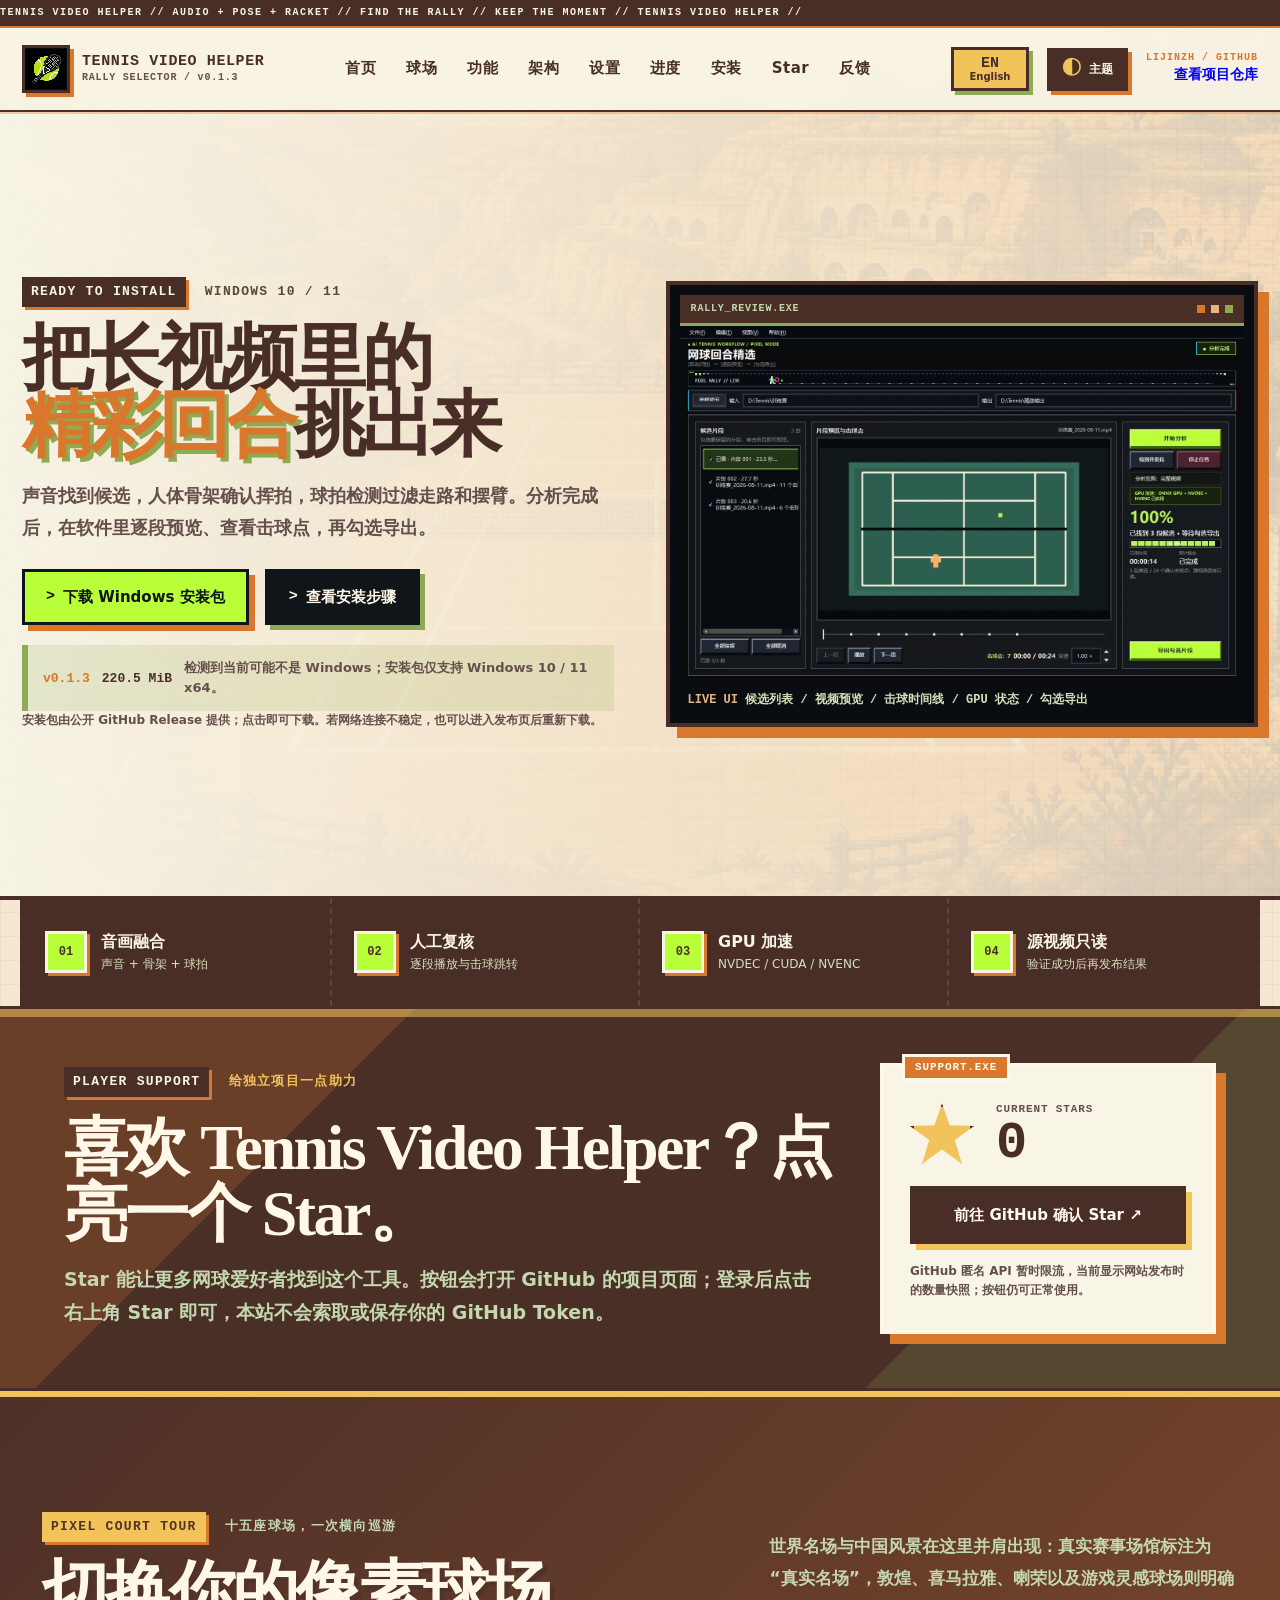
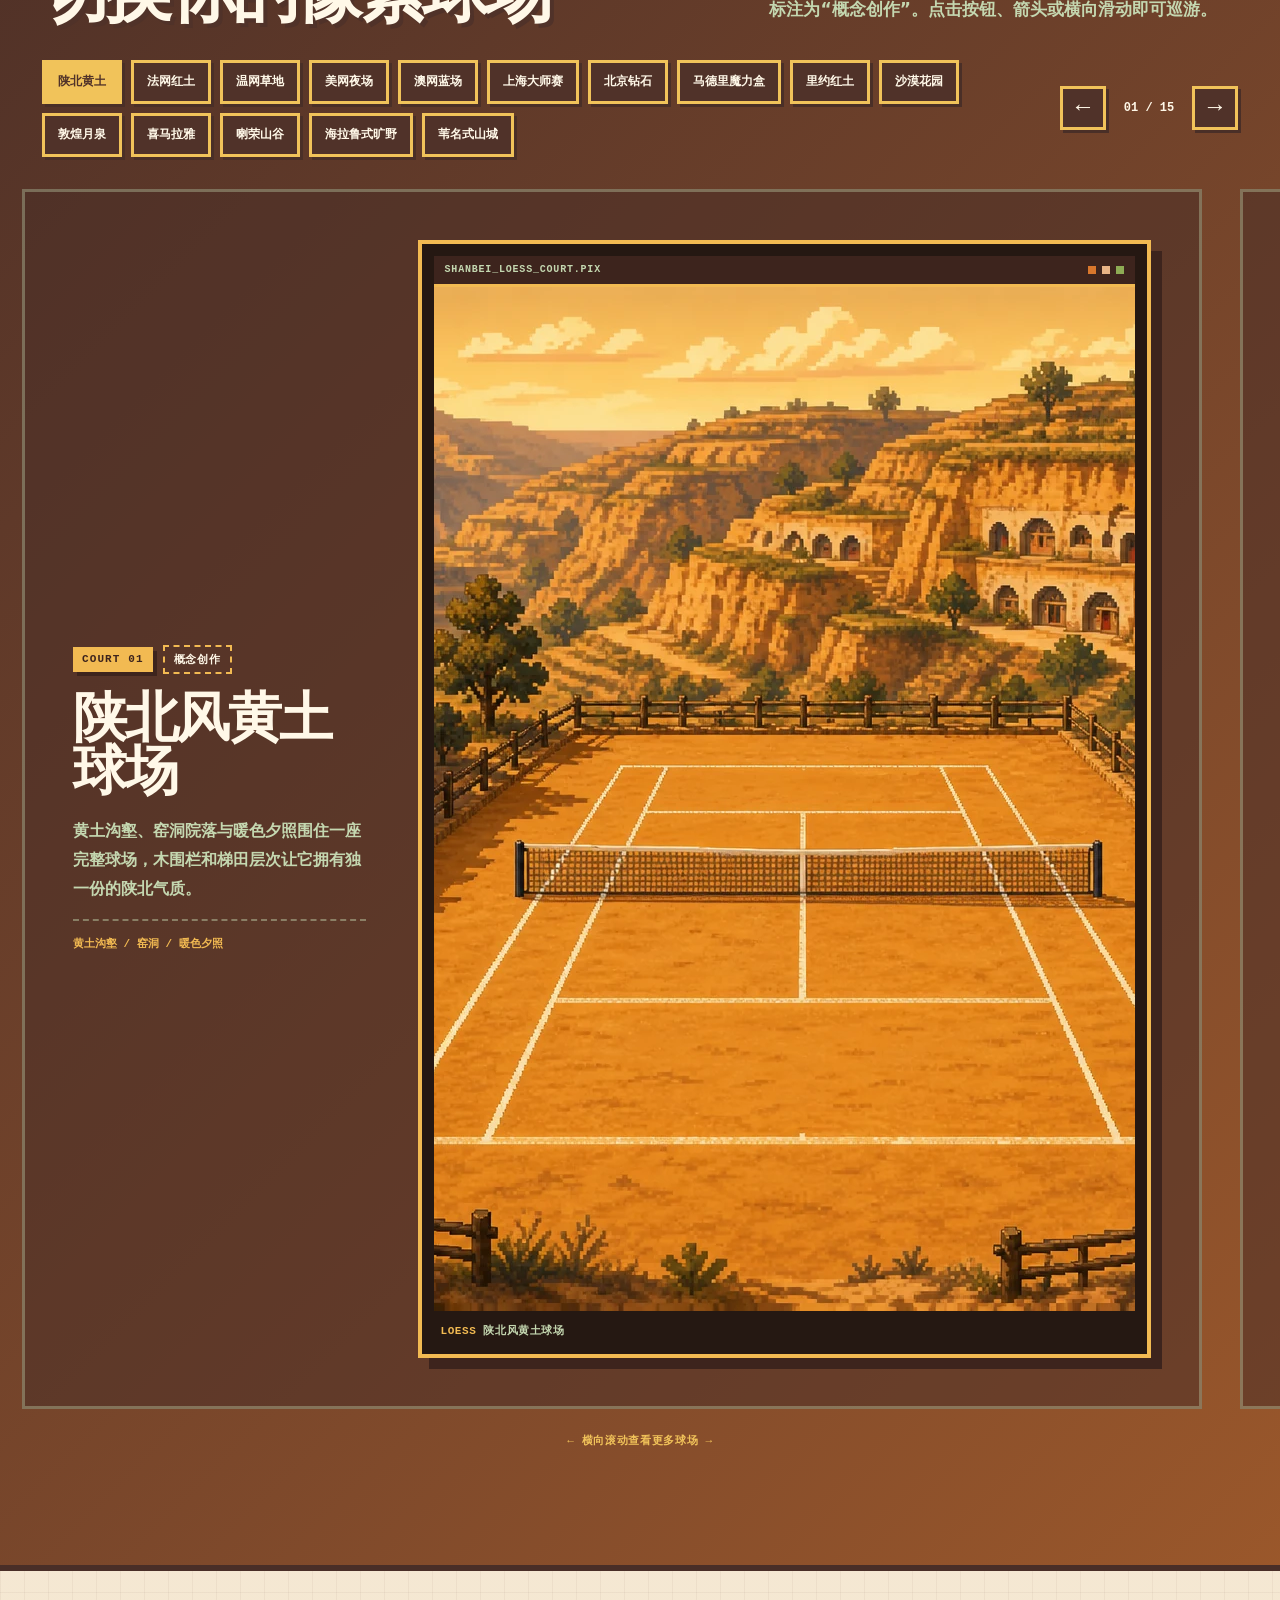
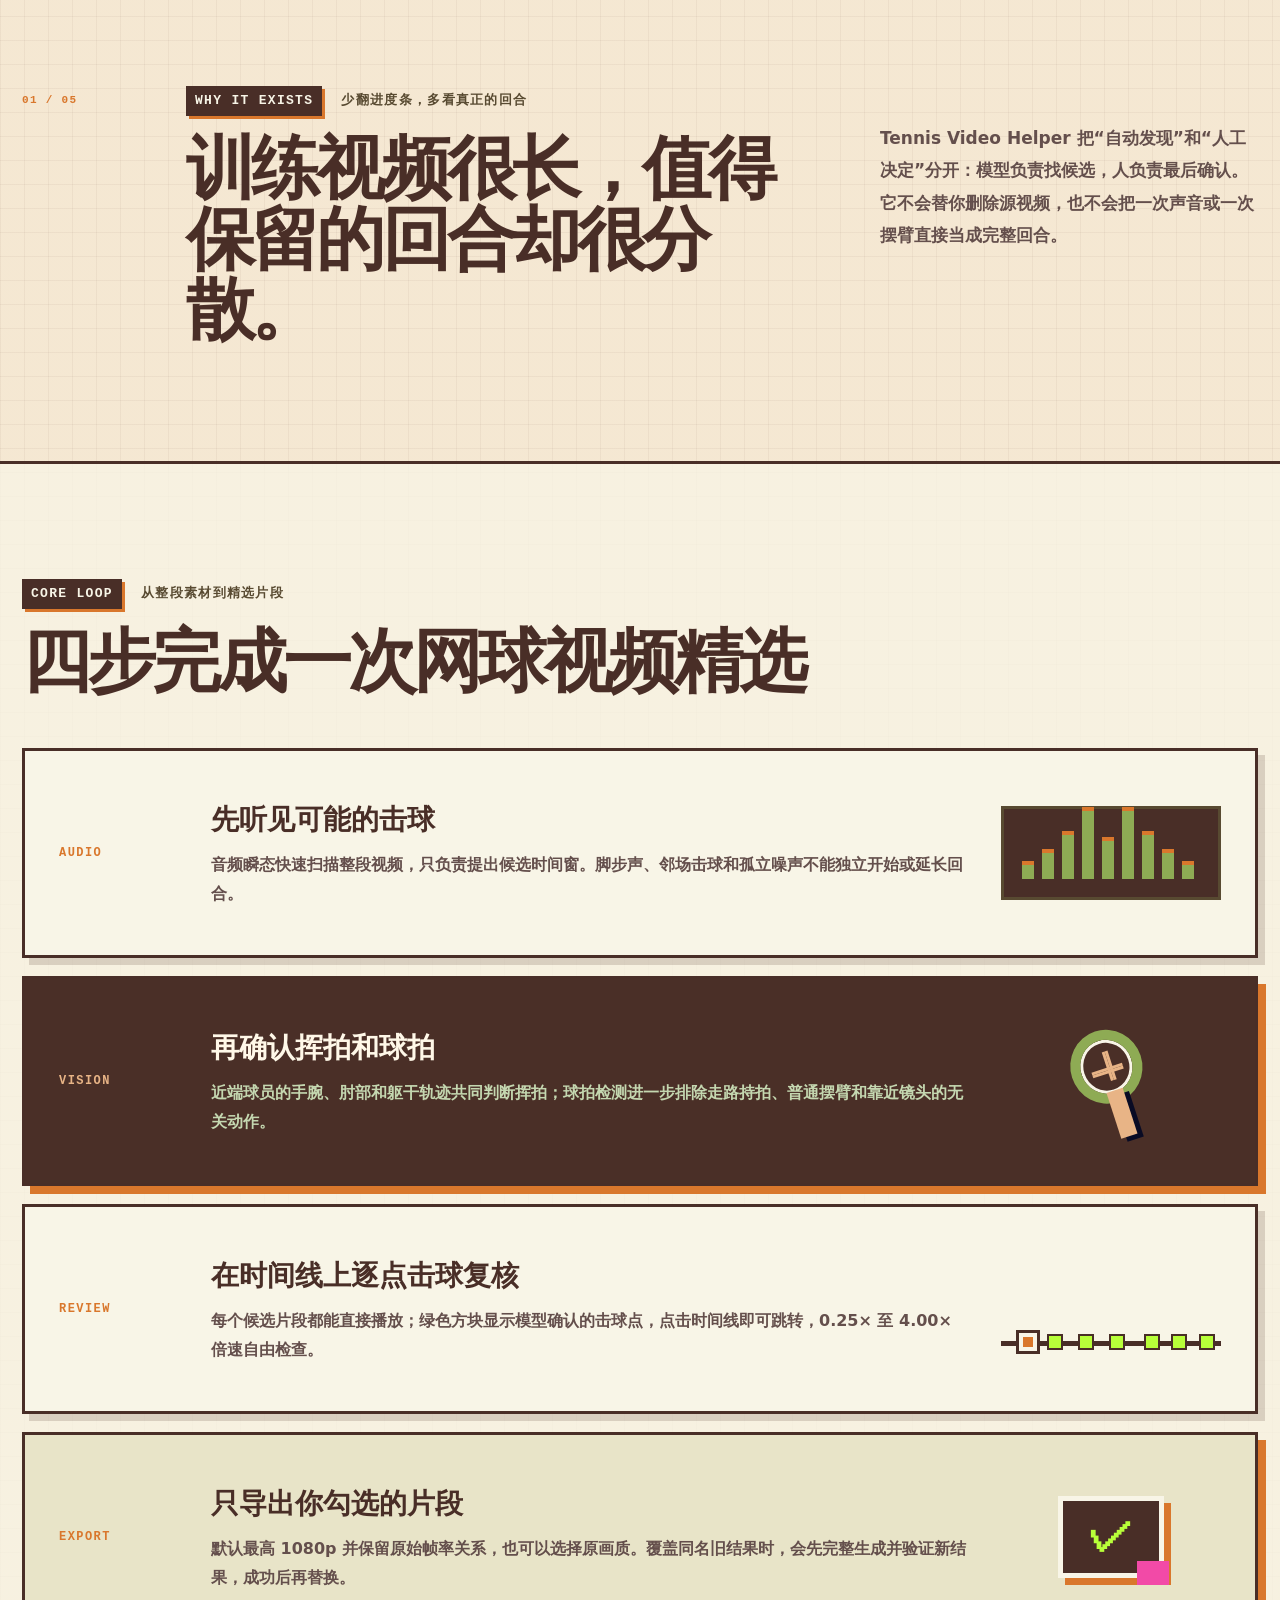
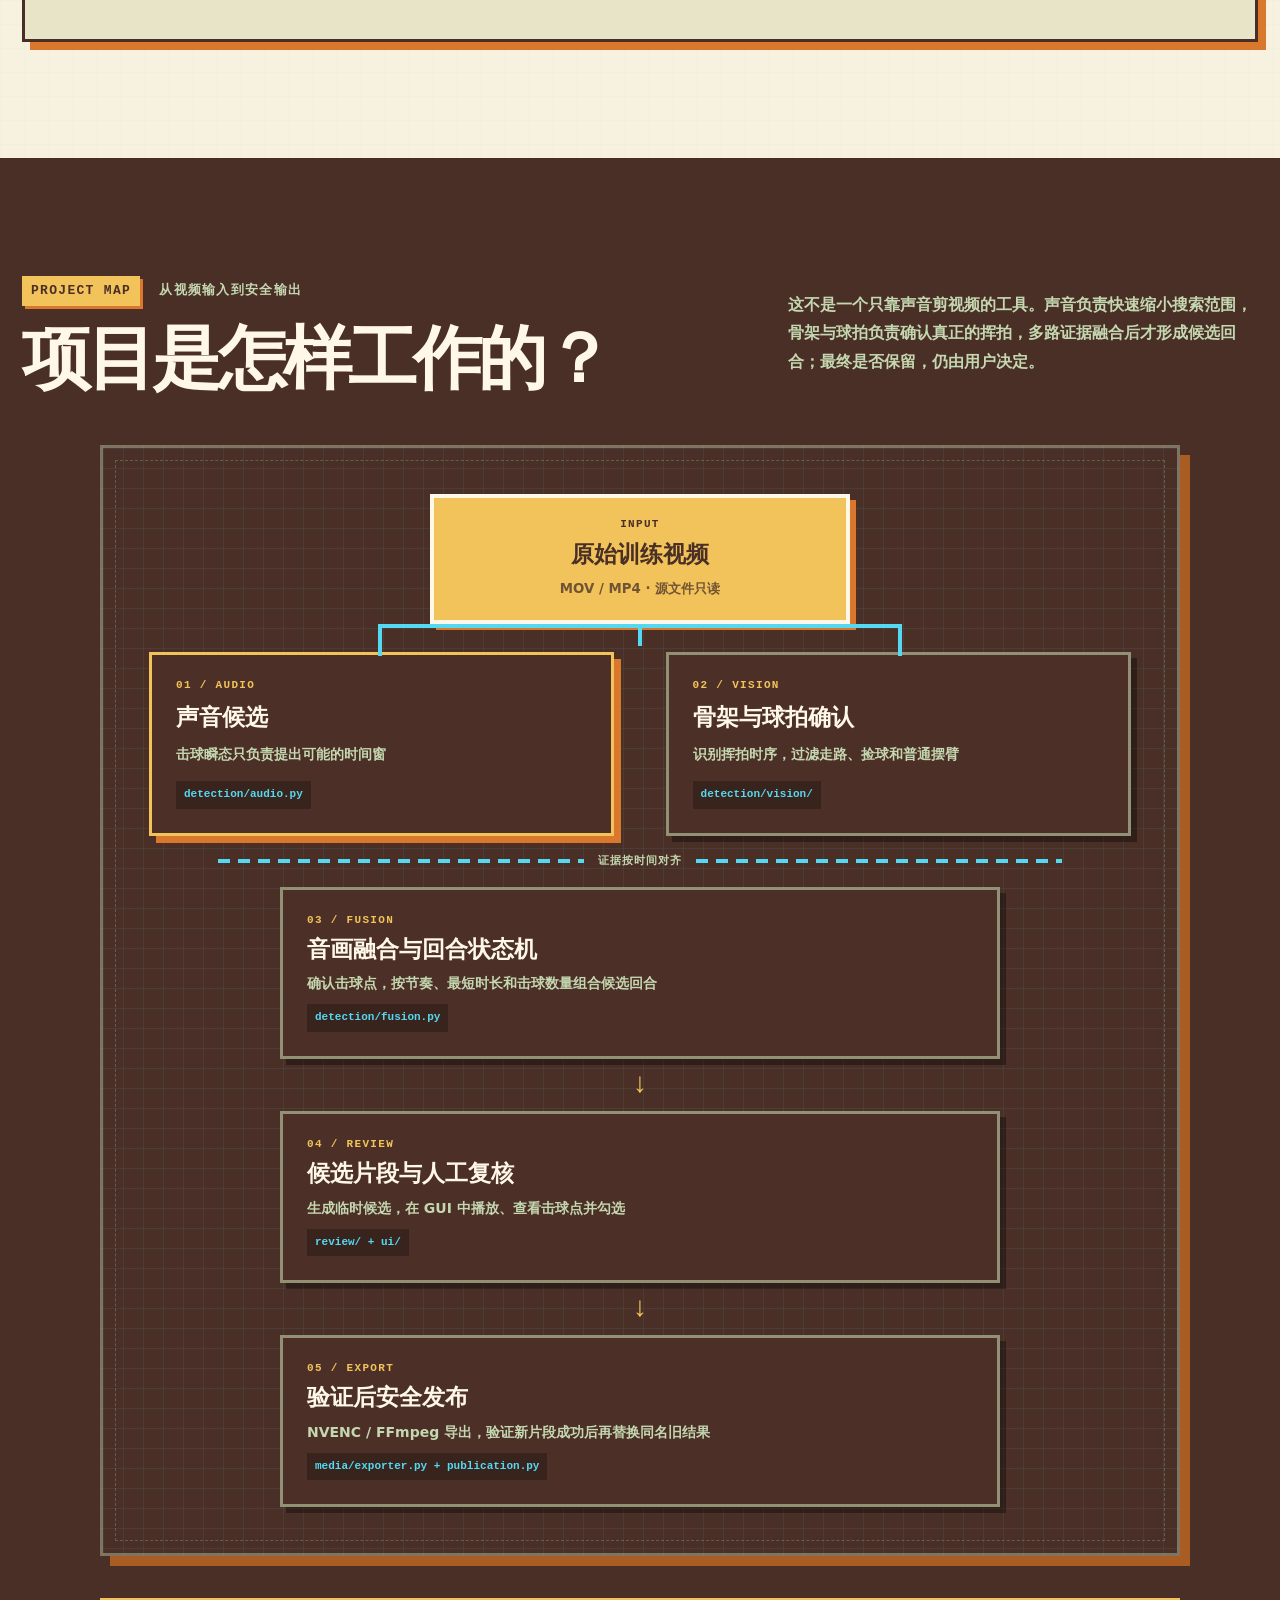
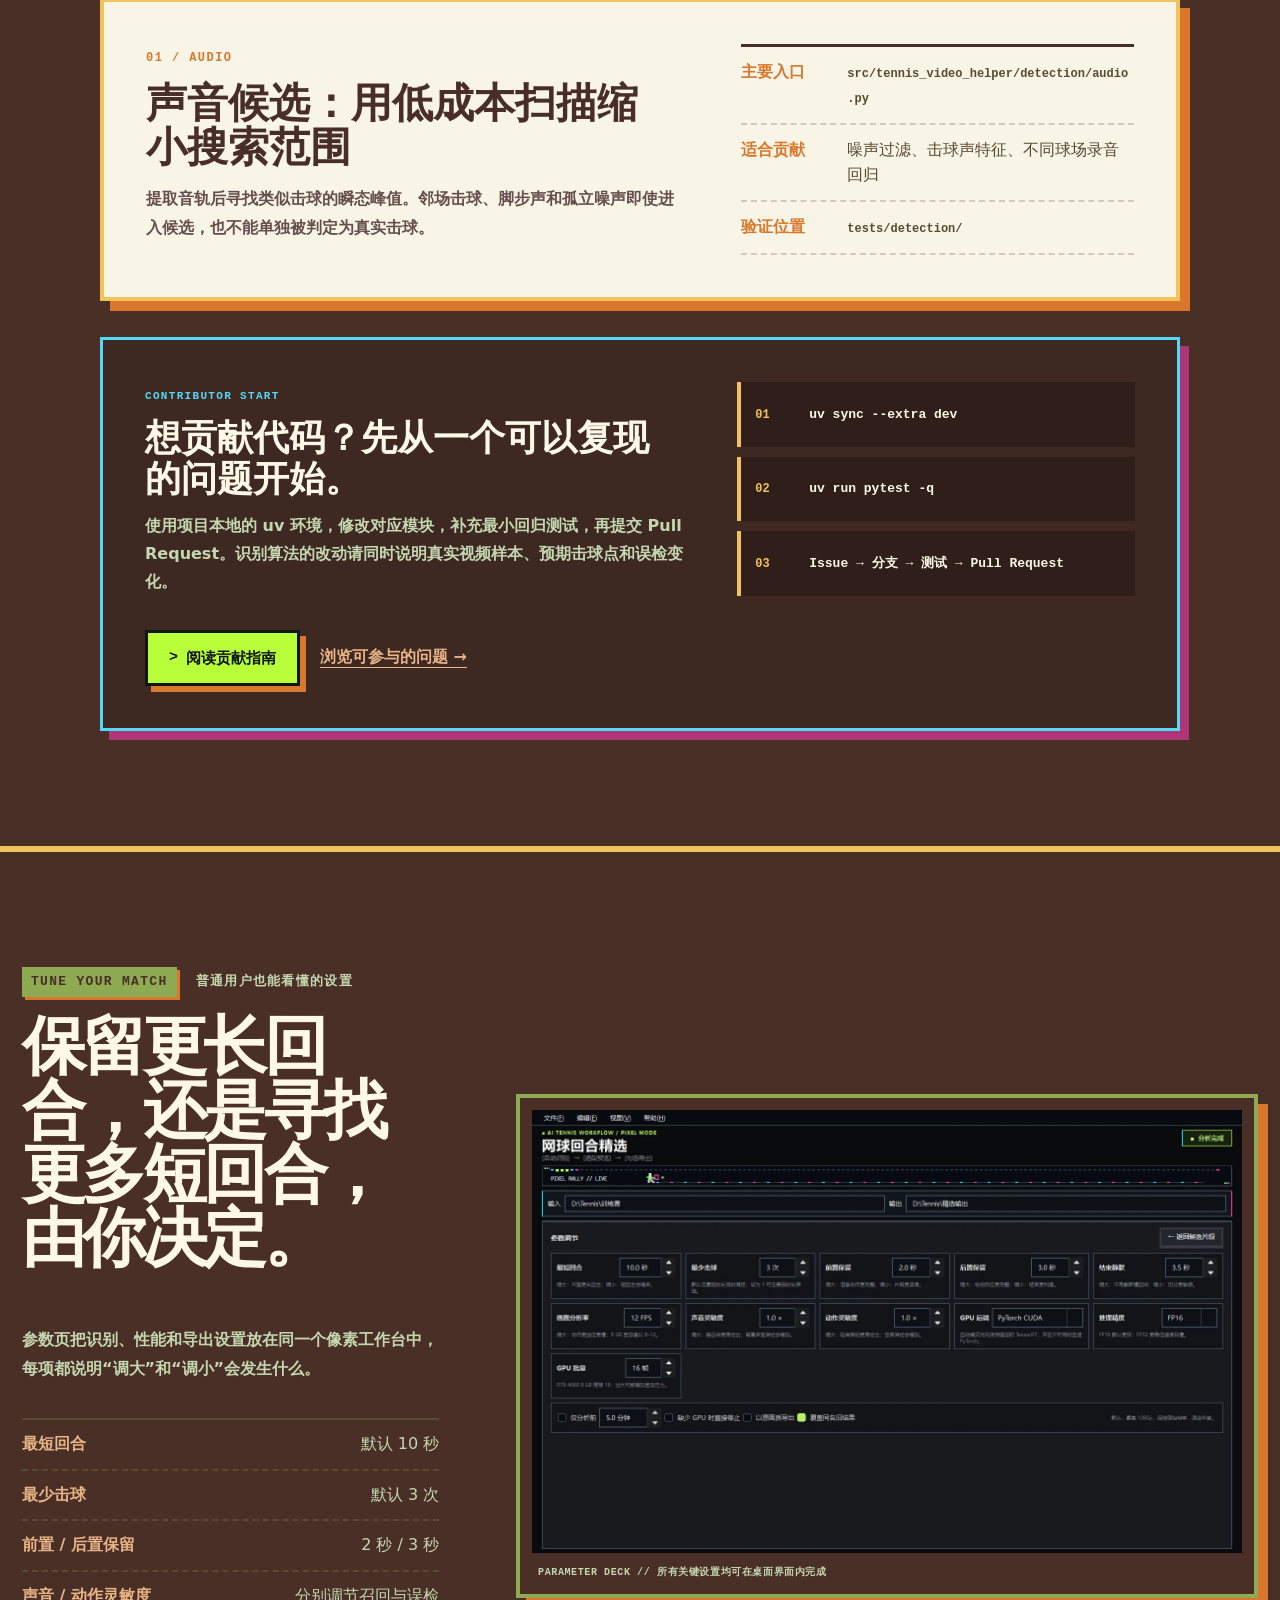
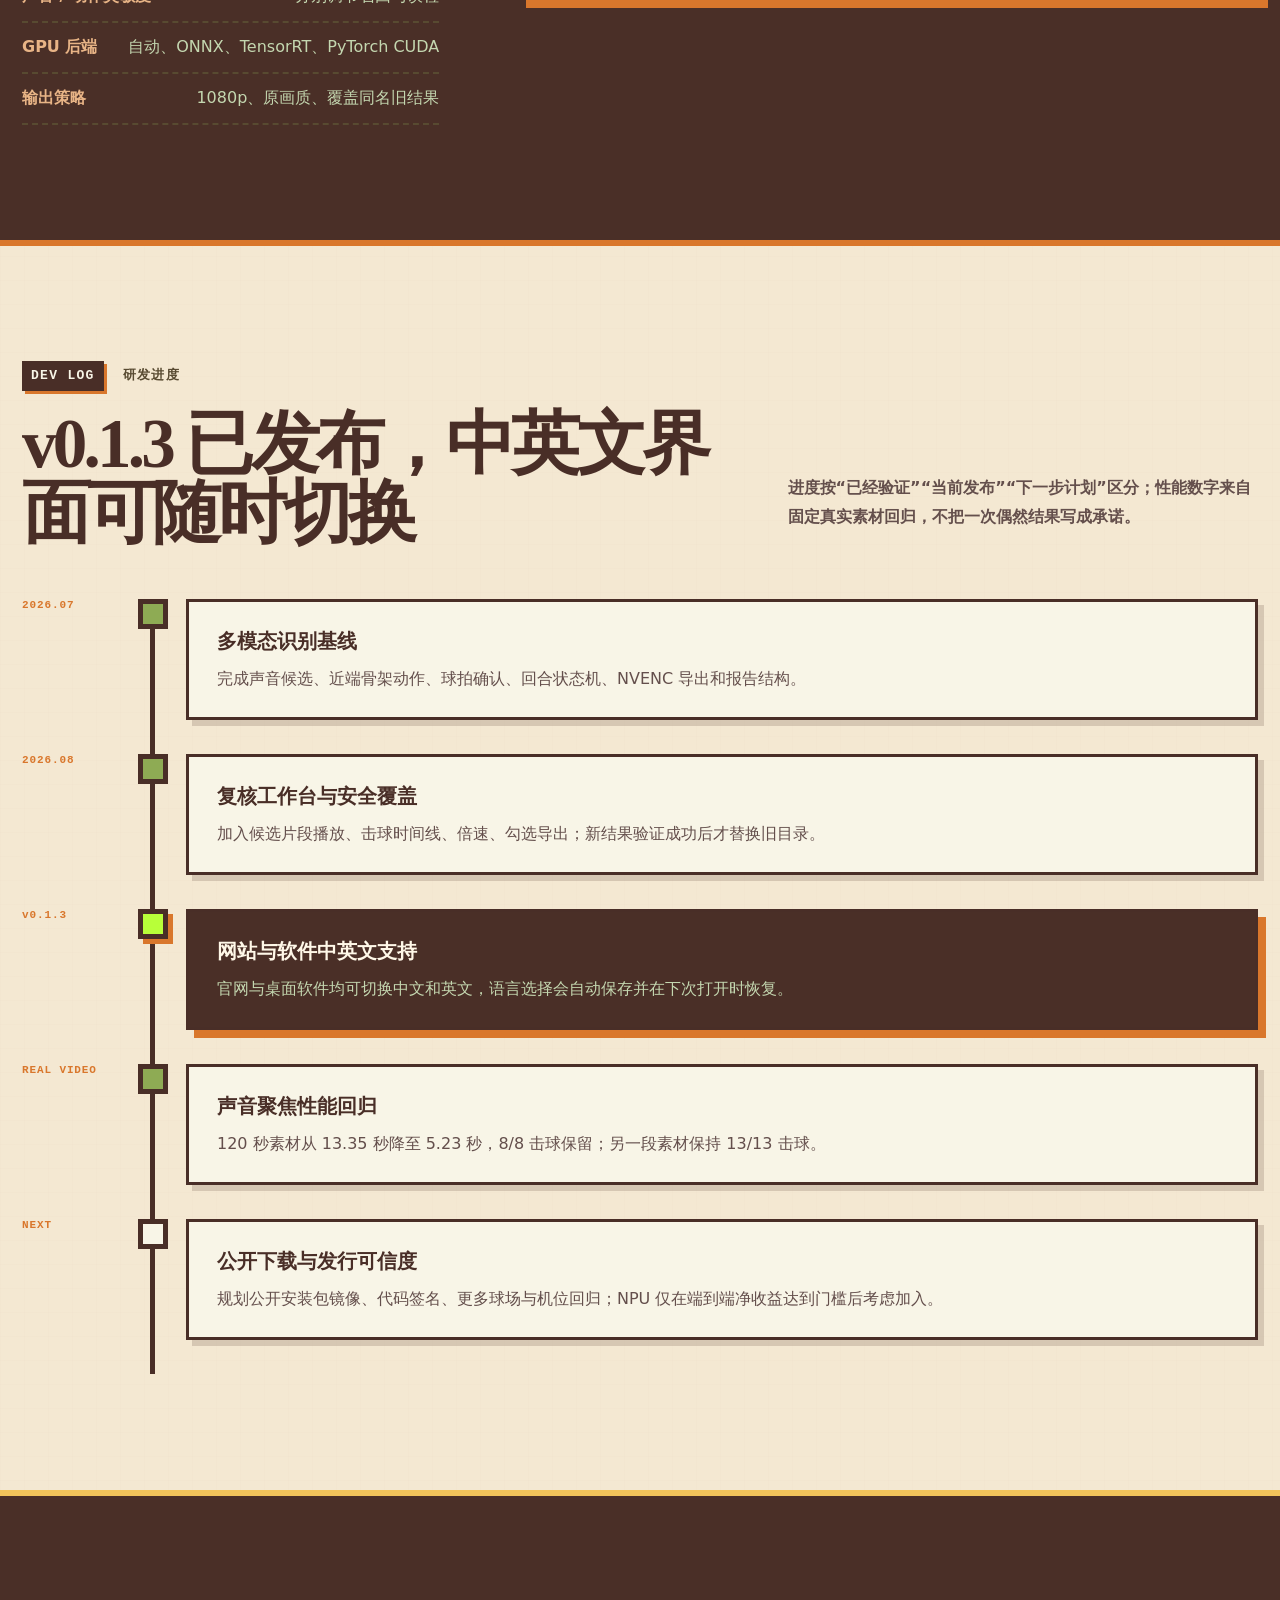
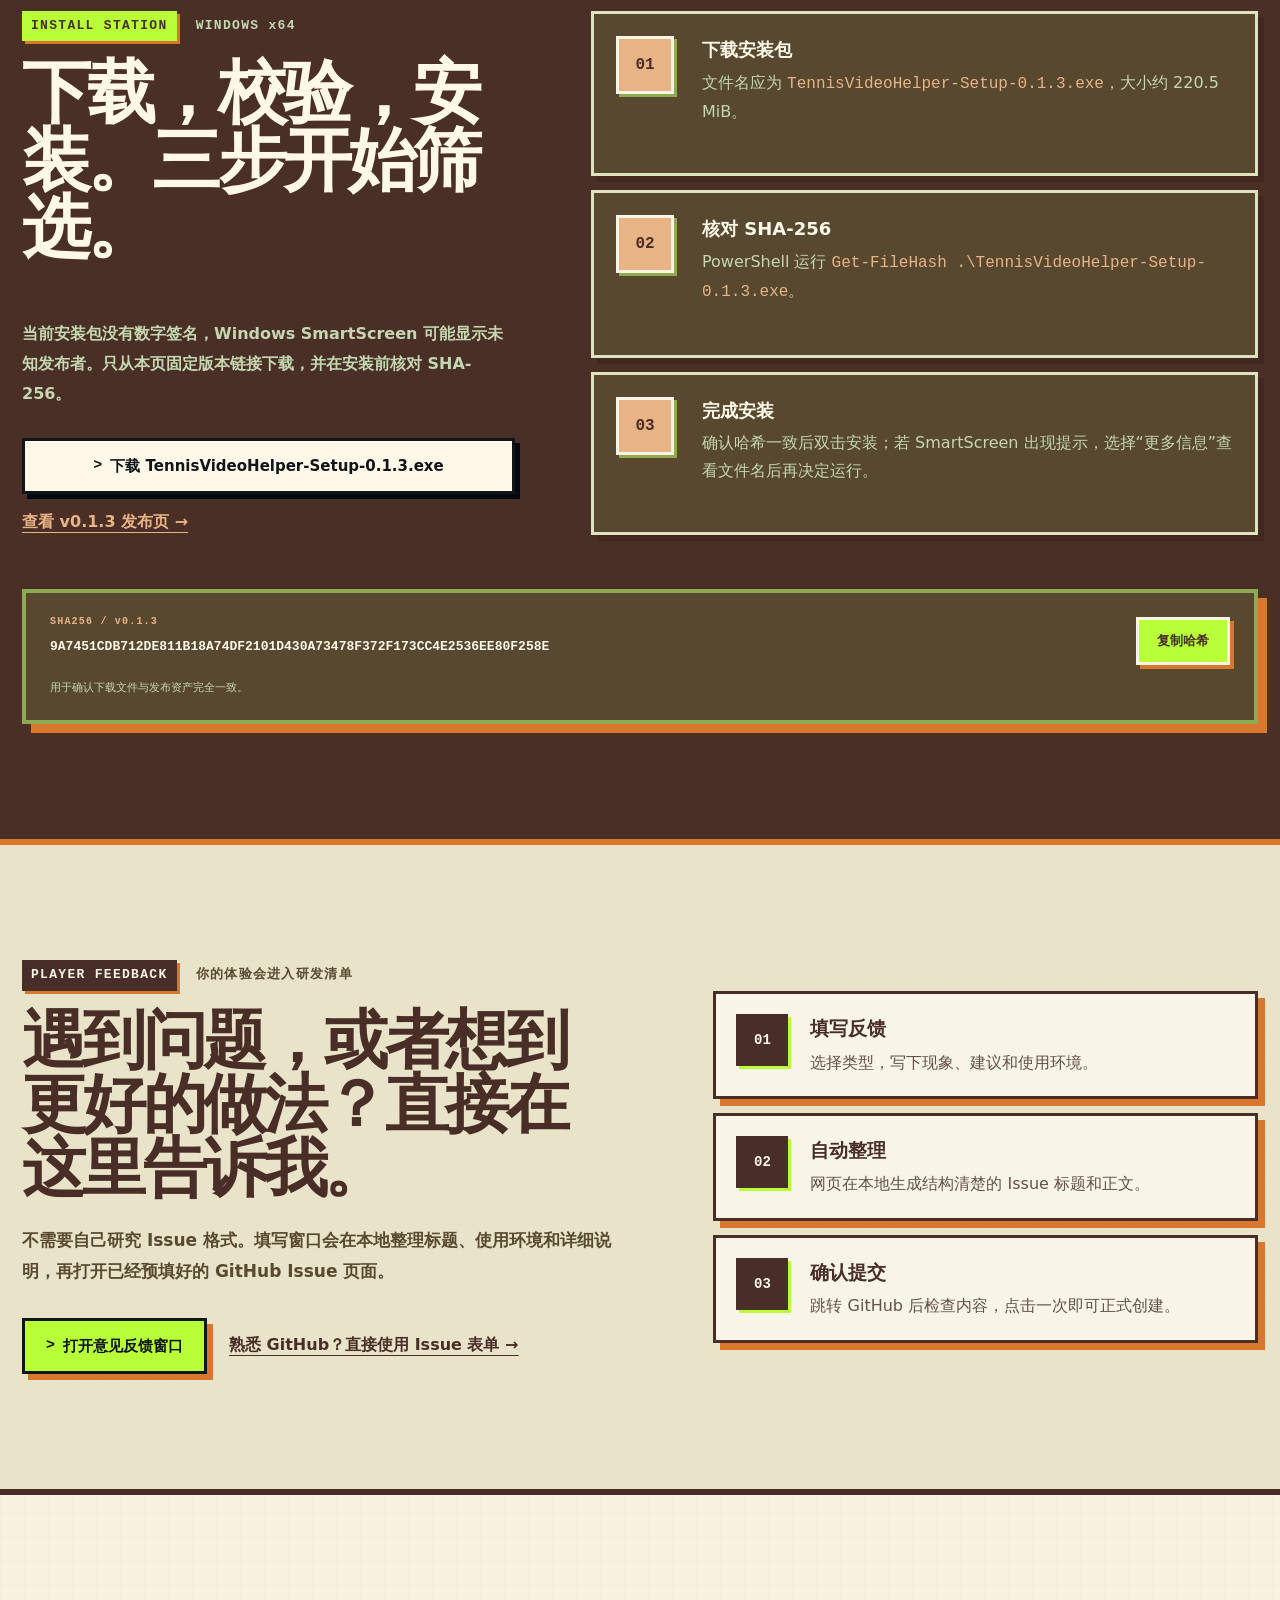
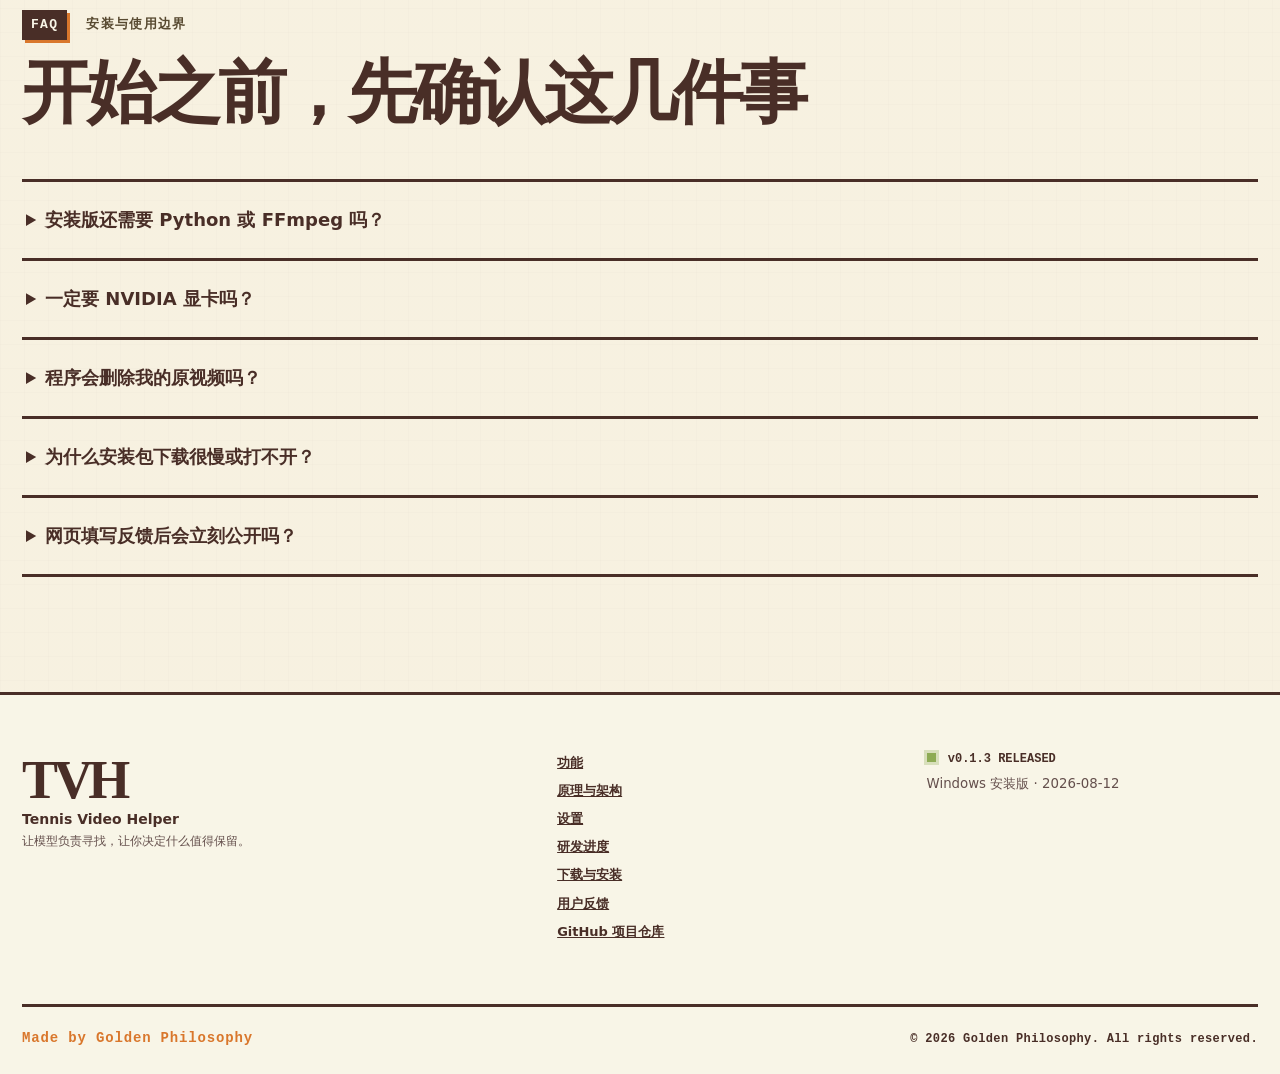
==== commit 962cf299: "release: publish v0.1.3 bilingual support" ====
--- a/docs/index.html
+++ b/docs/index.html
@@ -18,6 +18,8 @@
       const validModes = new Set(['system', 'light', 'dark']);
       const validPalettes = new Set(['follow', 'loess', 'clay', 'grass', 'night', 'australia', 'shanghai', 'beijing', 'madrid', 'rio', 'desert-hard', 'dunhuang', 'himalaya', 'larung', 'hyrule', 'ashina']);
       try {
+        const language = localStorage.getItem('tvh-language');
+        document.documentElement.lang = language === 'en' ? 'en' : 'zh-CN';
         const mode = localStorage.getItem('tvh-color-mode');
         const paletteChoice = localStorage.getItem('tvh-palette-choice');
         const activeCourt = localStorage.getItem('tvh-active-court');
@@ -37,11 +39,12 @@
     })();
   </script>
   <link rel="stylesheet" href="pixel-preview.css?v=20260812-tennis">
-  <link rel="stylesheet" href="tennis-video-helper.css?v=20260812-v8">
+  <link rel="stylesheet" href="tennis-video-helper.css?v=20260812-v9">
   <link rel="stylesheet" href="github-star.css?v=20260812-v1">
   <script src="pixel-preview.js?v=20260812-tennis" defer></script>
-  <script src="tennis-video-helper.js?v=20260812-v8" defer></script>
+  <script src="tennis-video-helper.js?v=20260812-v9" defer></script>
   <script src="github-star.js?v=20260812-v1" defer></script>
+  <script src="tennis-video-helper-i18n.js?v=20260812-v2" defer></script>
 </head>
 <body class="pixel-site tennis-site">
   <a class="skip-link" href="#main-content">跳到主要内容</a>
@@ -53,7 +56,7 @@
   <header class="pixel-header tennis-header" data-header>
     <a class="pixel-brand tennis-brand" href="index.html" aria-label="Tennis Video Helper 首页">
       <span class="tennis-brand__icon"><img src="assets/images/tennis-video-helper/app-icon.png" width="40" height="40" alt=""></span>
-      <span><strong>TENNIS VIDEO HELPER</strong><small>RALLY SELECTOR / v0.1.2</small></span>
+      <span><strong>TENNIS VIDEO HELPER</strong><small>RALLY SELECTOR / v0.1.3</small></span>
     </a>
     <button class="pixel-menu" type="button" data-pixel-menu aria-expanded="false" aria-controls="tennis-nav">MENU</button>
     <nav class="pixel-nav tennis-nav" id="tennis-nav" data-pixel-nav aria-label="页面导航">
@@ -67,6 +70,7 @@
       <a href="#feedback">反馈</a>
     </nav>
     <div class="tennis-header-tools">
+      <button class="tennis-language-trigger" type="button" data-language-toggle aria-label="Switch website language"><span>EN</span><strong>English</strong></button>
       <div class="tennis-theme-picker">
         <button class="tennis-theme-trigger" type="button" data-theme-open aria-expanded="false" aria-controls="tennis-theme-panel"><span aria-hidden="true">◐</span><strong>主题</strong></button>
         <section class="tennis-theme-panel" id="tennis-theme-panel" data-theme-panel aria-label="页面主题设置" hidden>
@@ -115,11 +119,11 @@
         <h1 id="tennis-title">把长视频里的<br><em>精彩回合</em>挑出来</h1>
         <p class="tennis-hero__lead">声音找到候选，人体骨架确认挥拍，球拍检测过滤走路和摆臂。分析完成后，在软件里逐段预览、查看击球点，再勾选导出。</p>
         <div class="tennis-hero__actions">
-          <a class="tennis-button tennis-button--primary" data-tv-download href="https://github.com/Lijinzh/TennisVideoHelper/releases/download/v0.1.2/TennisVideoHelper-Setup-0.1.2.exe" download="TennisVideoHelper-Setup-0.1.2.exe" rel="noopener noreferrer">下载 Windows 安装包</a>
+          <a class="tennis-button tennis-button--primary" data-tv-download href="https://github.com/Lijinzh/TennisVideoHelper/releases/download/v0.1.3/TennisVideoHelper-Setup-0.1.3.exe" download="TennisVideoHelper-Setup-0.1.3.exe" rel="noopener noreferrer">下载 Windows 安装包</a>
           <a class="tennis-button" href="#install">查看安装步骤</a>
         </div>
         <div class="tennis-install-note" role="status" data-download-status>
-          <span>v0.1.2</span><strong>220.4 MiB</strong><small>内置运行环境、模型与 FFmpeg，无需另装 Python。</small>
+          <span>v0.1.3</span><strong>220.5 MiB</strong><small>内置运行环境、模型与 FFmpeg，无需另装 Python。</small>
         </div>
         <p class="tennis-private-note">安装包由公开 GitHub Release 提供；点击即可下载。若网络连接不稳定，也可以进入发布页后重新下载。</p>
       </div>
@@ -537,14 +541,14 @@
 
     <section class="tennis-progress-section" id="progress" aria-labelledby="progress-title">
       <header class="tennis-section-heading tennis-section-heading--split" data-pixel-reveal>
-        <div><p class="tennis-kicker"><span>DEV LOG</span> 研发进度</p><h2 id="progress-title">v0.1.2 已发布，识别与性能仍在持续验证</h2></div>
+        <div><p class="tennis-kicker"><span>DEV LOG</span> 研发进度</p><h2 id="progress-title">v0.1.3 已发布，中英文界面可随时切换</h2></div>
         <p>进度按“已经验证”“当前发布”“下一步计划”区分；性能数字来自固定真实素材回归，不把一次偶然结果写成承诺。</p>
       </header>
 
       <ol class="tennis-timeline">
         <li class="is-done" data-pixel-reveal><span>2026.07</span><div><strong>多模态识别基线</strong><p>完成声音候选、近端骨架动作、球拍确认、回合状态机、NVENC 导出和报告结构。</p></div></li>
         <li class="is-done" data-pixel-reveal><span>2026.08</span><div><strong>复核工作台与安全覆盖</strong><p>加入候选片段播放、击球时间线、倍速、勾选导出；新结果验证成功后才替换旧目录。</p></div></li>
-        <li class="is-current" data-pixel-reveal><span>v0.1.2</span><div><strong>球场主题与每日更新</strong><p>软件与官网均可切换十五种像素球场背景，并加入每日自动更新检查。</p></div></li>
+        <li class="is-current" data-pixel-reveal><span>v0.1.3</span><div><strong>网站与软件中英文支持</strong><p>官网与桌面软件均可切换中文和英文，语言选择会自动保存并在下次打开时恢复。</p></div></li>
         <li class="is-done" data-pixel-reveal><span>REAL VIDEO</span><div><strong>声音聚焦性能回归</strong><p>120 秒素材从 13.35 秒降至 5.23 秒，8/8 击球保留；另一段素材保持 13/13 击球。</p></div></li>
         <li data-pixel-reveal><span>NEXT</span><div><strong>公开下载与发行可信度</strong><p>规划公开安装包镜像、代码签名、更多球场与机位回归；NPU 仅在端到端净收益达到门槛后考虑加入。</p></div></li>
       </ol>
@@ -556,19 +560,19 @@
         <h2 id="install-title">下载，校验，安装。三步开始筛选。</h2>
         <p>当前安装包没有数字签名，Windows SmartScreen 可能显示未知发布者。只从本页固定版本链接下载，并在安装前核对 SHA-256。</p>
         <div class="tennis-install-actions">
-          <a class="tennis-button tennis-button--light" data-tv-download href="https://github.com/Lijinzh/TennisVideoHelper/releases/download/v0.1.2/TennisVideoHelper-Setup-0.1.2.exe" download="TennisVideoHelper-Setup-0.1.2.exe" rel="noopener noreferrer">下载 TennisVideoHelper-Setup-0.1.2.exe</a>
-          <a class="tennis-text-link" href="https://github.com/Lijinzh/TennisVideoHelper/releases/tag/v0.1.2" target="_blank" rel="noopener noreferrer">查看 v0.1.2 发布页 →</a>
+          <a class="tennis-button tennis-button--light" data-tv-download href="https://github.com/Lijinzh/TennisVideoHelper/releases/download/v0.1.3/TennisVideoHelper-Setup-0.1.3.exe" download="TennisVideoHelper-Setup-0.1.3.exe" rel="noopener noreferrer">下载 TennisVideoHelper-Setup-0.1.3.exe</a>
+          <a class="tennis-text-link" href="https://github.com/Lijinzh/TennisVideoHelper/releases/tag/v0.1.3" target="_blank" rel="noopener noreferrer">查看 v0.1.3 发布页 →</a>
         </div>
       </div>
 
       <ol class="tennis-install-steps" data-pixel-reveal>
-        <li><span>01</span><div><strong>下载安装包</strong><p>文件名应为 <code>TennisVideoHelper-Setup-0.1.2.exe</code>，大小约 220.4 MiB。</p></div></li>
-        <li><span>02</span><div><strong>核对 SHA-256</strong><p>PowerShell 运行 <code>Get-FileHash .\TennisVideoHelper-Setup-0.1.2.exe</code>。</p></div></li>
+        <li><span>01</span><div><strong>下载安装包</strong><p>文件名应为 <code>TennisVideoHelper-Setup-0.1.3.exe</code>，大小约 220.5 MiB。</p></div></li>
+        <li><span>02</span><div><strong>核对 SHA-256</strong><p>PowerShell 运行 <code>Get-FileHash .\TennisVideoHelper-Setup-0.1.3.exe</code>。</p></div></li>
         <li><span>03</span><div><strong>完成安装</strong><p>确认哈希一致后双击安装；若 SmartScreen 出现提示，选择“更多信息”查看文件名后再决定运行。</p></div></li>
       </ol>
 
       <div class="tennis-hash-panel" data-pixel-reveal>
-        <div><span>SHA256 / v0.1.2</span><strong data-sha-value>2D77CA3175F8D7090D515FBB25C024289C378F057574EB99842BA6E38E00B58D</strong></div>
+        <div><span>SHA256 / v0.1.3</span><strong data-sha-value>9A7451CDB712DE811B18A74DF2101D430A73478F372F173CC4E2536EE80F258E</strong></div>
         <button type="button" data-copy-sha>复制哈希</button>
         <p role="status" aria-live="polite" data-copy-status>用于确认下载文件与发布资产完全一致。</p>
       </div>
@@ -600,7 +604,7 @@
         <details data-pixel-reveal><summary>安装版还需要 Python 或 FFmpeg 吗？</summary><p>不需要。安装包已经内置应用运行环境、模型以及程序使用的 FFmpeg 与 ffprobe。</p></details>
         <details data-pixel-reveal><summary>一定要 NVIDIA 显卡吗？</summary><p>轻量安装版可以使用 ONNX GPU 路径；NVIDIA 显卡还能启用 NVDEC / NVENC，并在支持的环境中使用 CUDA 或 TensorRT。不可用时软件会明确显示回退状态。</p></details>
         <details data-pixel-reveal><summary>程序会删除我的原视频吗？</summary><p>不会。源视频始终只读；软件只向你选择的输出目录写入候选和最终片段。</p></details>
-        <details data-pixel-reveal><summary>为什么安装包下载很慢或打不开？</summary><p>安装包托管在公开 GitHub Release。可以尝试切换网络、稍后重试，或者先进入 v0.1.2 发布页再点击安装包文件。</p></details>
+        <details data-pixel-reveal><summary>为什么安装包下载很慢或打不开？</summary><p>安装包托管在公开 GitHub Release。可以尝试切换网络、稍后重试，或者先进入 v0.1.3 发布页再点击安装包文件。</p></details>
         <details data-pixel-reveal><summary>网页填写反馈后会立刻公开吗？</summary><p>不会。内容只在你的浏览器里整理；跳转 GitHub 后仍需要你检查并确认提交。Issue 创建后会公开显示，请勿填写手机号、邮箱、私人视频地址或其他敏感信息。</p></details>
       </div>
     </section>
@@ -631,6 +635,7 @@
         <label>
           <span>软件版本</span>
           <select name="version" required>
+            <option value="v0.1.3">v0.1.3</option>
             <option value="v0.1.2">v0.1.2</option>
             <option value="v0.1.1">v0.1.1</option>
             <option value="v0.1.0">v0.1.0</option>
@@ -687,7 +692,7 @@
   <footer class="pixel-footer tennis-footer">
     <div class="pixel-footer__brand"><span>TVH</span><strong>Tennis Video Helper</strong><p>让模型负责寻找，让你决定什么值得保留。</p></div>
     <nav aria-label="页脚导航"><a href="#features">功能</a><a href="#architecture">原理与架构</a><a href="#settings">设置</a><a href="#progress">研发进度</a><a href="#install">下载与安装</a><a href="#feedback">用户反馈</a><a href="https://github.com/Lijinzh/TennisVideoHelper" target="_blank" rel="noopener noreferrer">GitHub 项目仓库</a></nav>
-    <div class="pixel-footer__status"><span><i></i> v0.1.2 RELEASED</span><small>Windows 安装版 · 2026-08-12</small></div>
+    <div class="pixel-footer__status"><span><i></i> v0.1.3 RELEASED</span><small>Windows 安装版 · 2026-08-12</small></div>
     <div class="pixel-footer__bottom tennis-footer__credits">
       <strong>Made by Golden Philosophy</strong>
       <span>© 2026 Golden Philosophy. All rights reserved.</span>
--- a/docs/tennis-video-helper.css
+++ b/docs/tennis-video-helper.css
@@ -111,6 +111,10 @@
 .tennis-back-link span { color: var(--orange); font: 900 10px/1.2 "Courier New", monospace; letter-spacing: .1em; }
 .tennis-back-link strong { font-size: 14px; }
 .tennis-header-tools { display: flex; justify-self: end; gap: 18px; align-items: center; }
+.tennis-language-trigger { display: inline-grid; justify-items: center; min-width: 78px; min-height: 42px; padding: 6px 10px; color: var(--ink); background: var(--theme-highlight); border: 3px solid var(--ink); box-shadow: 4px 4px 0 var(--mint); font: 900 11px/1.1 var(--ui-sans); cursor: pointer; }
+.tennis-language-trigger span { font: 900 15px/1 "Courier New", monospace; }
+.tennis-language-trigger strong { font-size: 10px; }
+.tennis-language-trigger:hover { color: var(--paper-light); background: var(--ink); }
 .tennis-theme-picker { position: relative; }
 .tennis-theme-trigger { display: inline-flex; gap: 8px; align-items: center; min-height: 42px; padding: 9px 12px; color: var(--paper-light); background: var(--ink); border: 3px solid var(--ink); box-shadow: 4px 4px 0 var(--orange); font: 900 12px/1 var(--ui-sans); cursor: pointer; }
 .tennis-theme-trigger span { color: var(--theme-highlight); font: 900 19px/1 "Courier New", monospace; }
@@ -484,6 +488,8 @@
 @media (max-width: 560px) {
   .tennis-brand strong { font-size: 13px; }
   .tennis-brand small { font-size: 9px; }
+  .tennis-language-trigger { min-width: 58px; padding-inline: 7px; }
+  .tennis-language-trigger strong { display: none; }
   .tennis-theme-panel { top: 70px; right: 10px; left: 10px; width: auto; padding: 15px; box-shadow: 7px 7px 0 var(--orange); }
   .tennis-theme-segments { grid-template-columns: 1fr; }
   .tennis-hero,
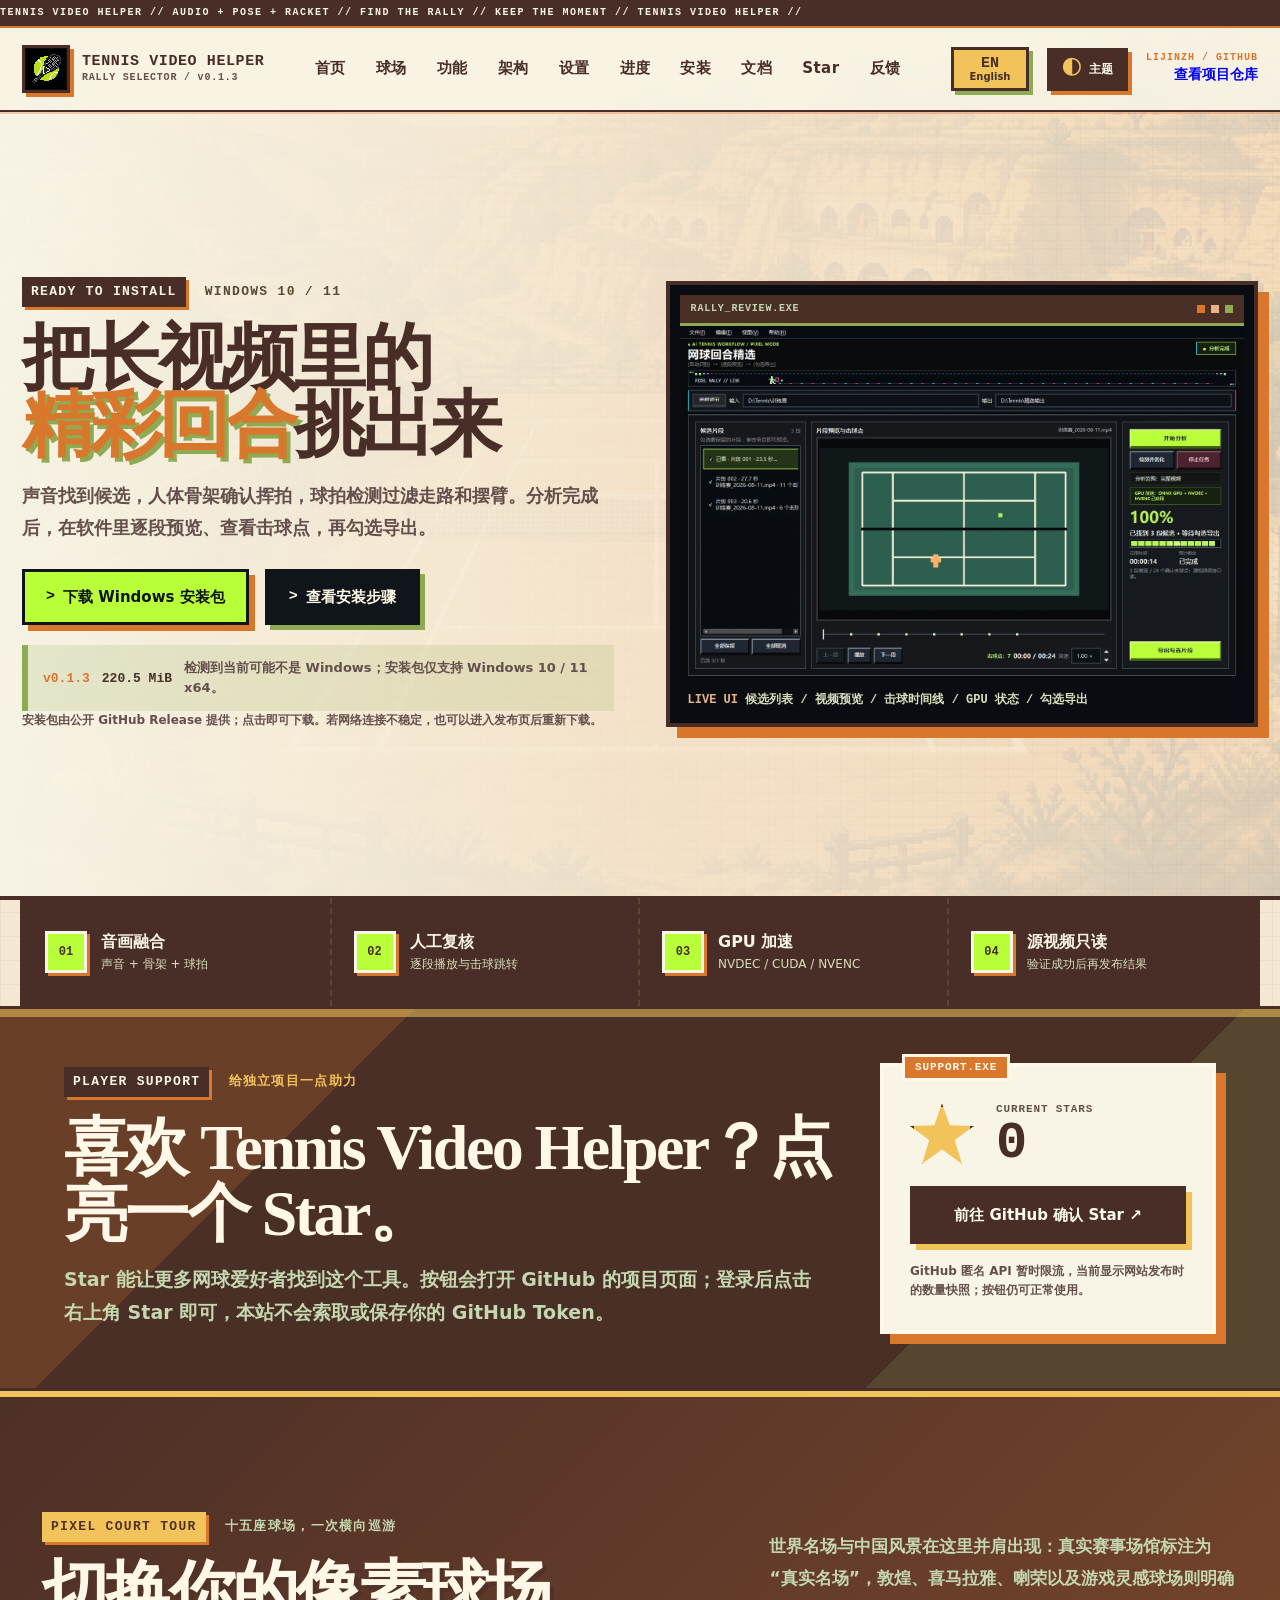
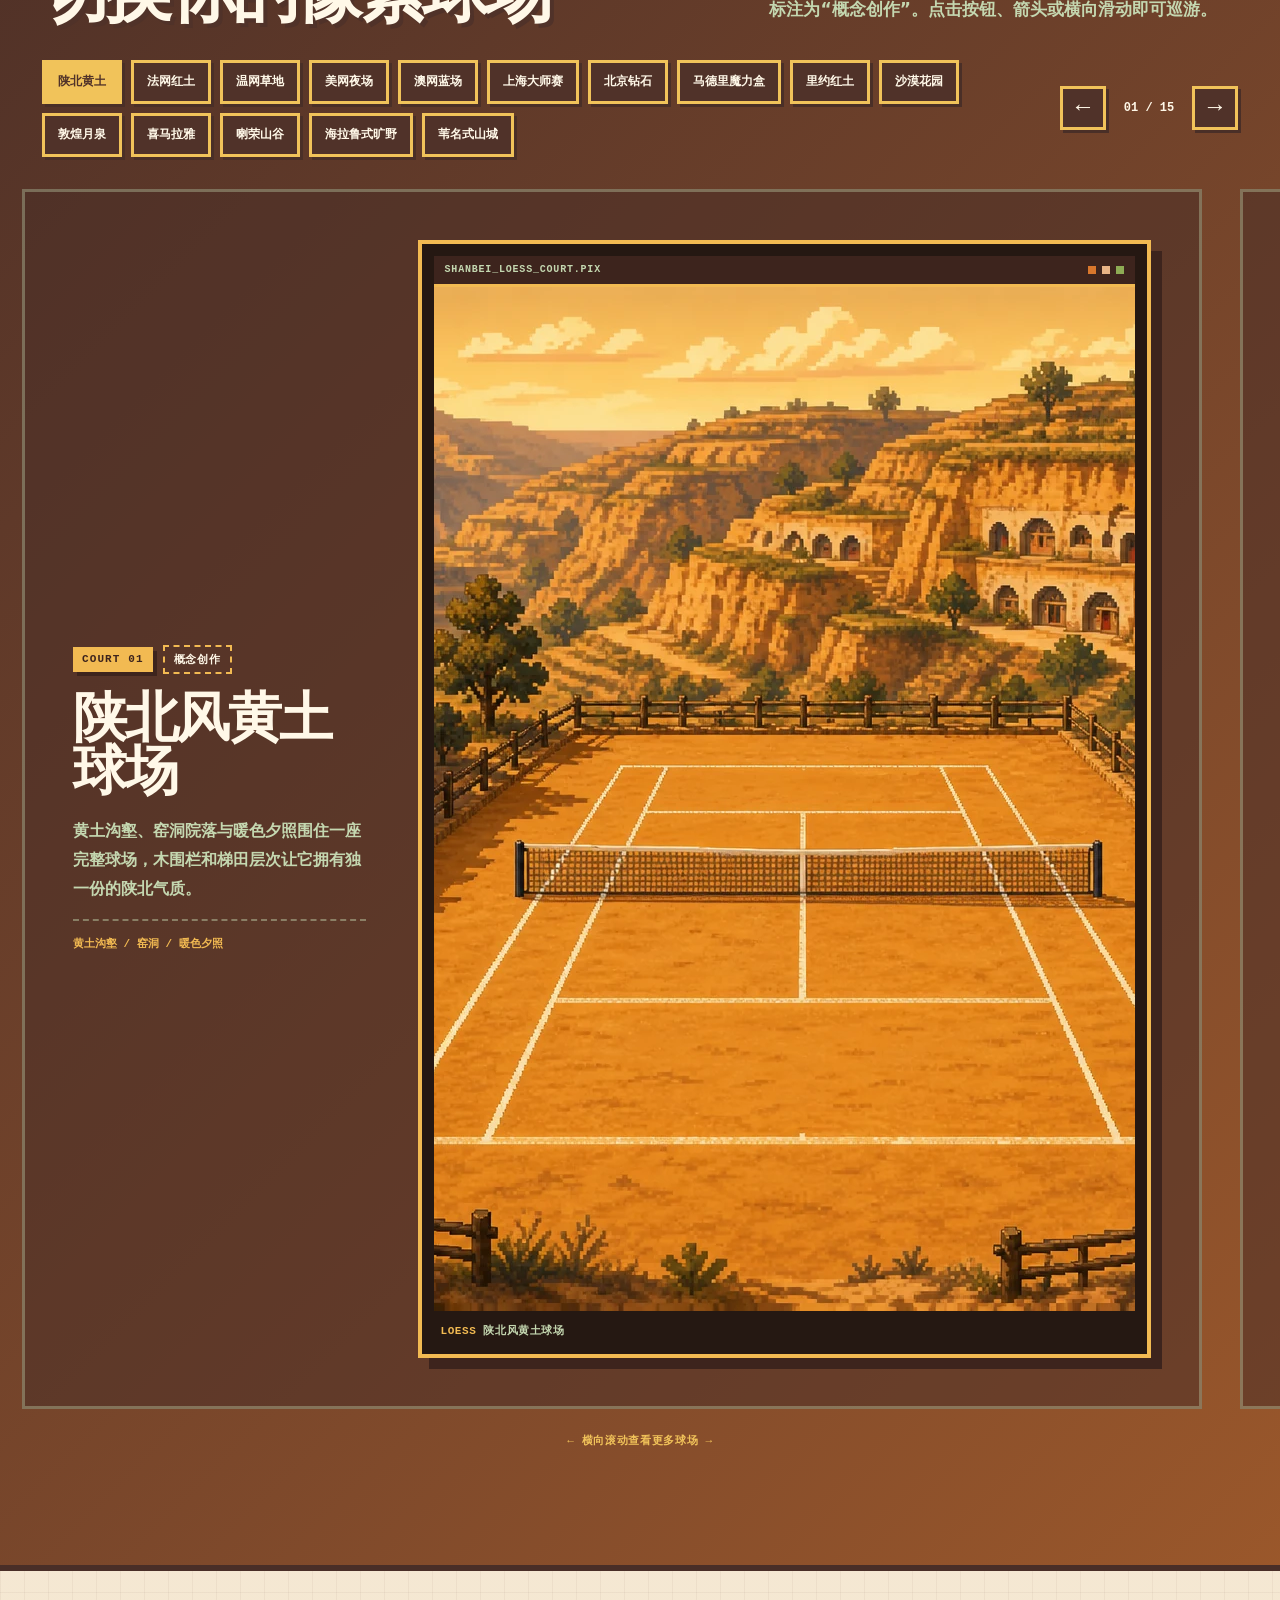
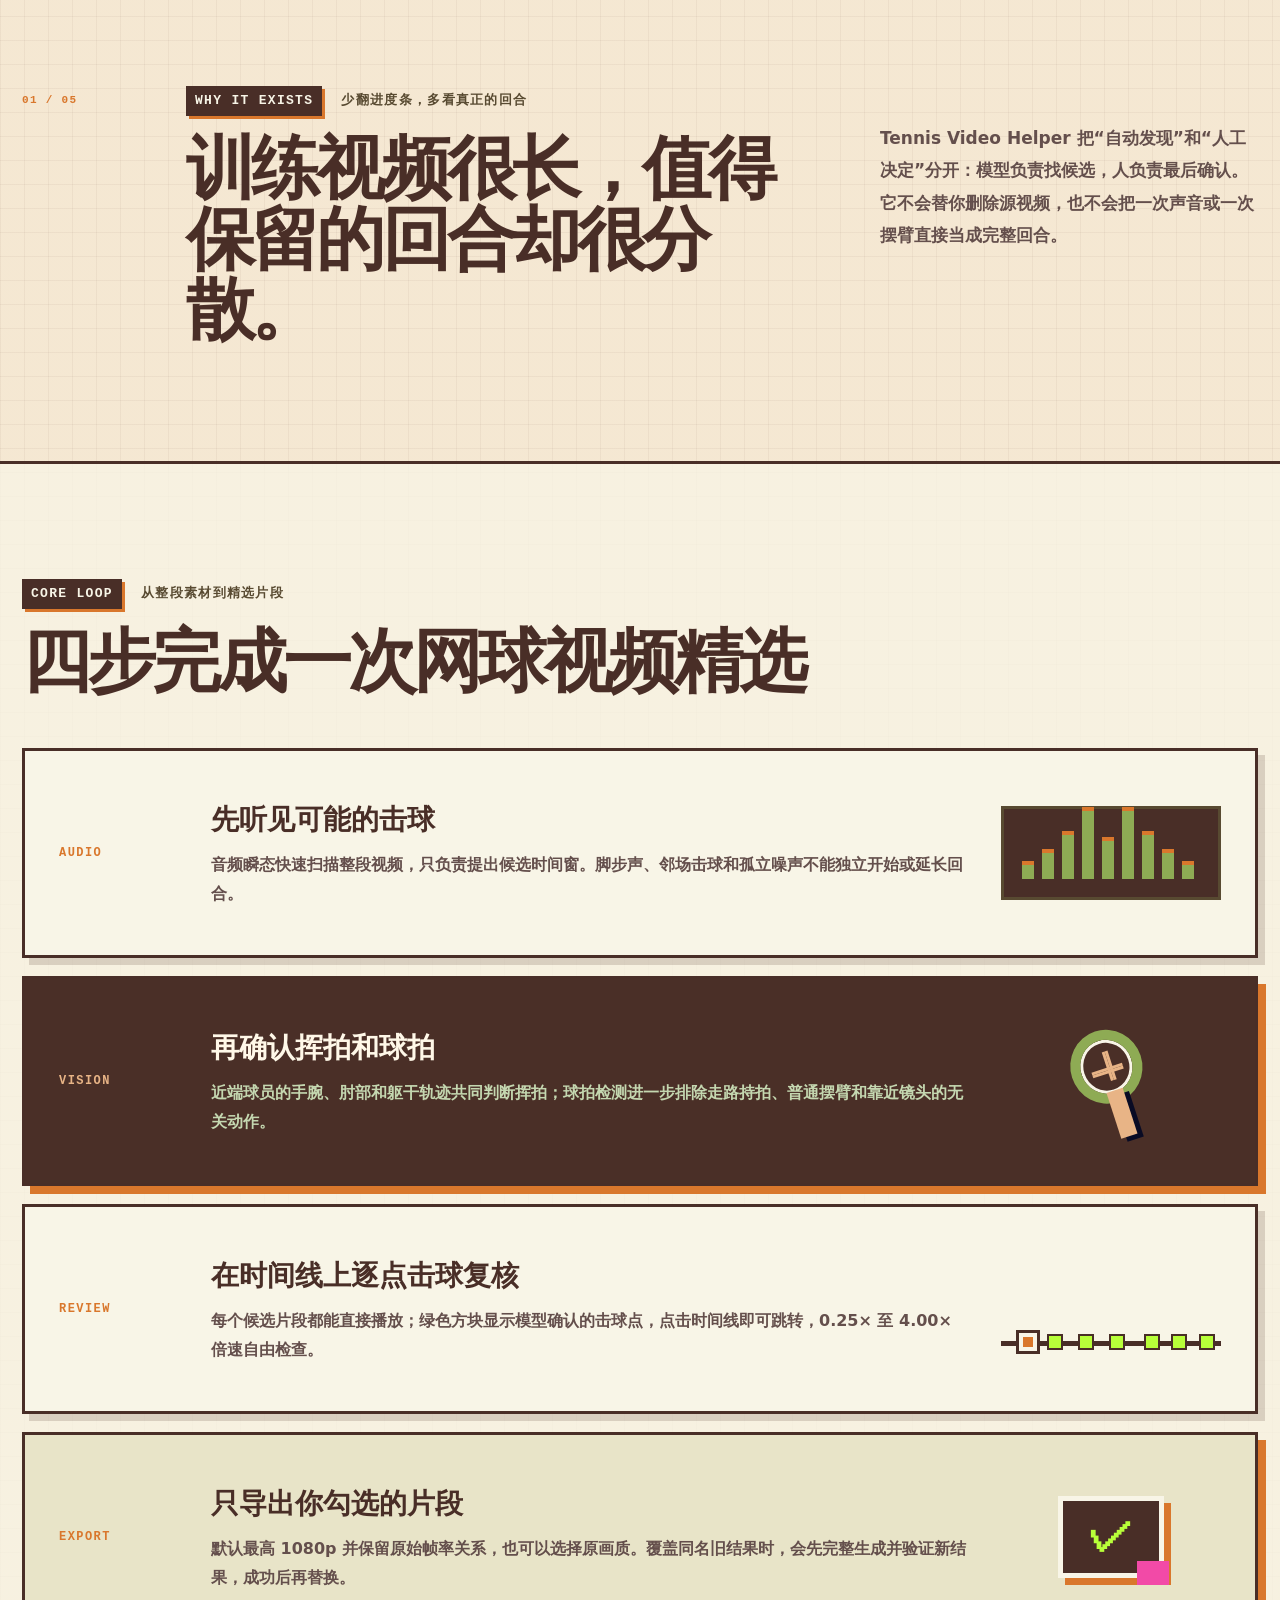
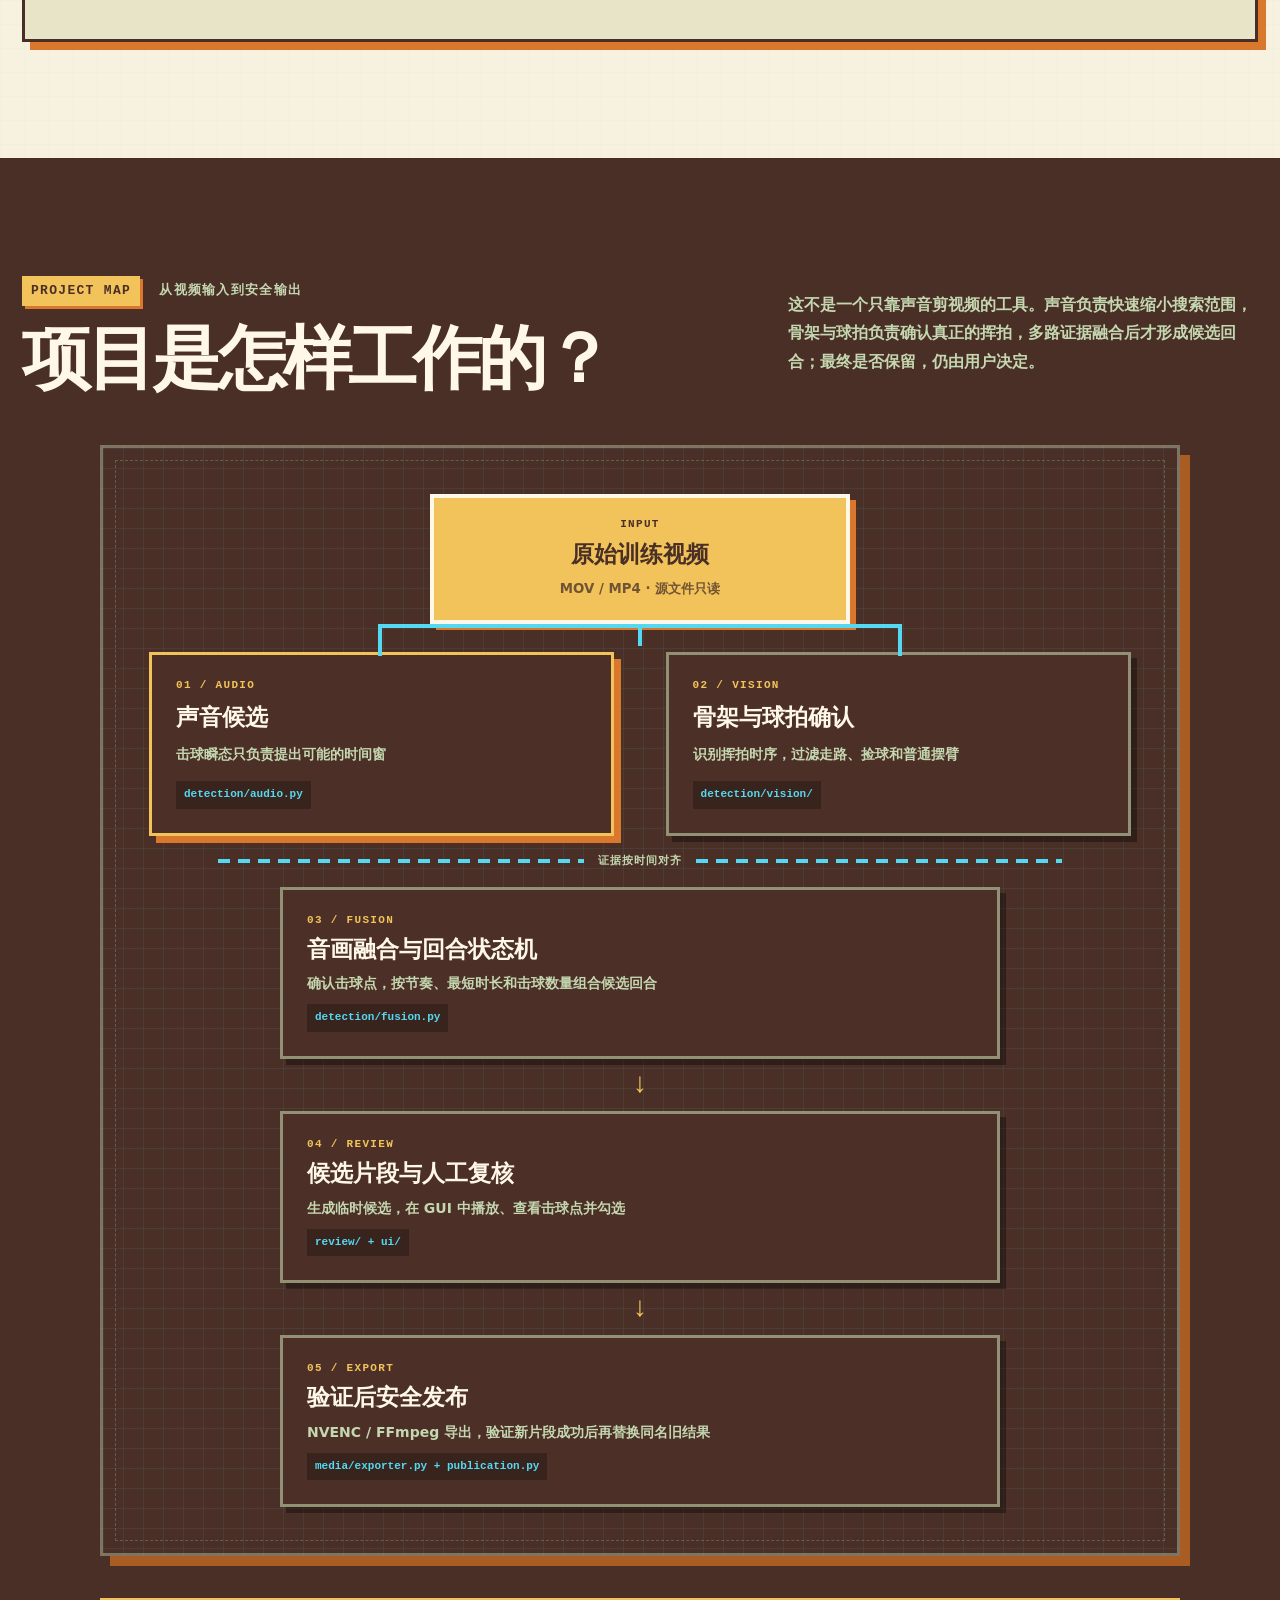
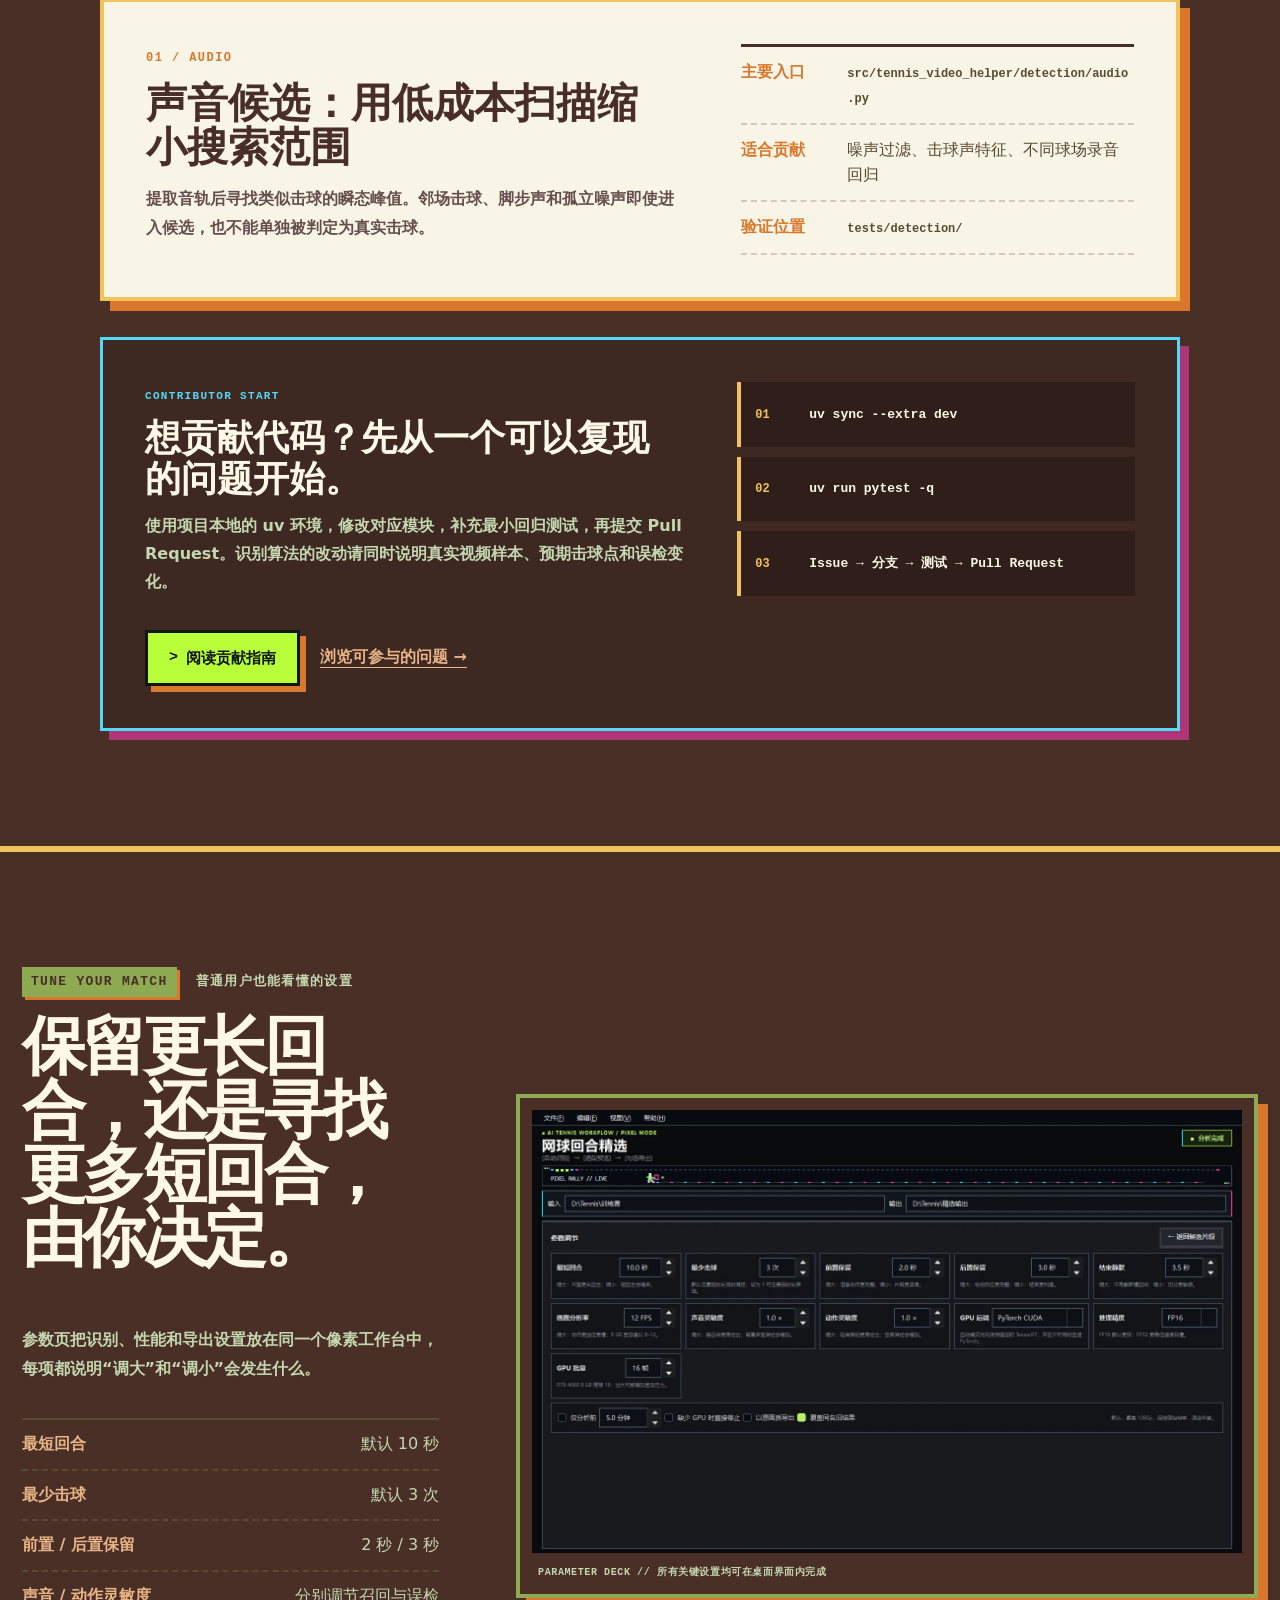
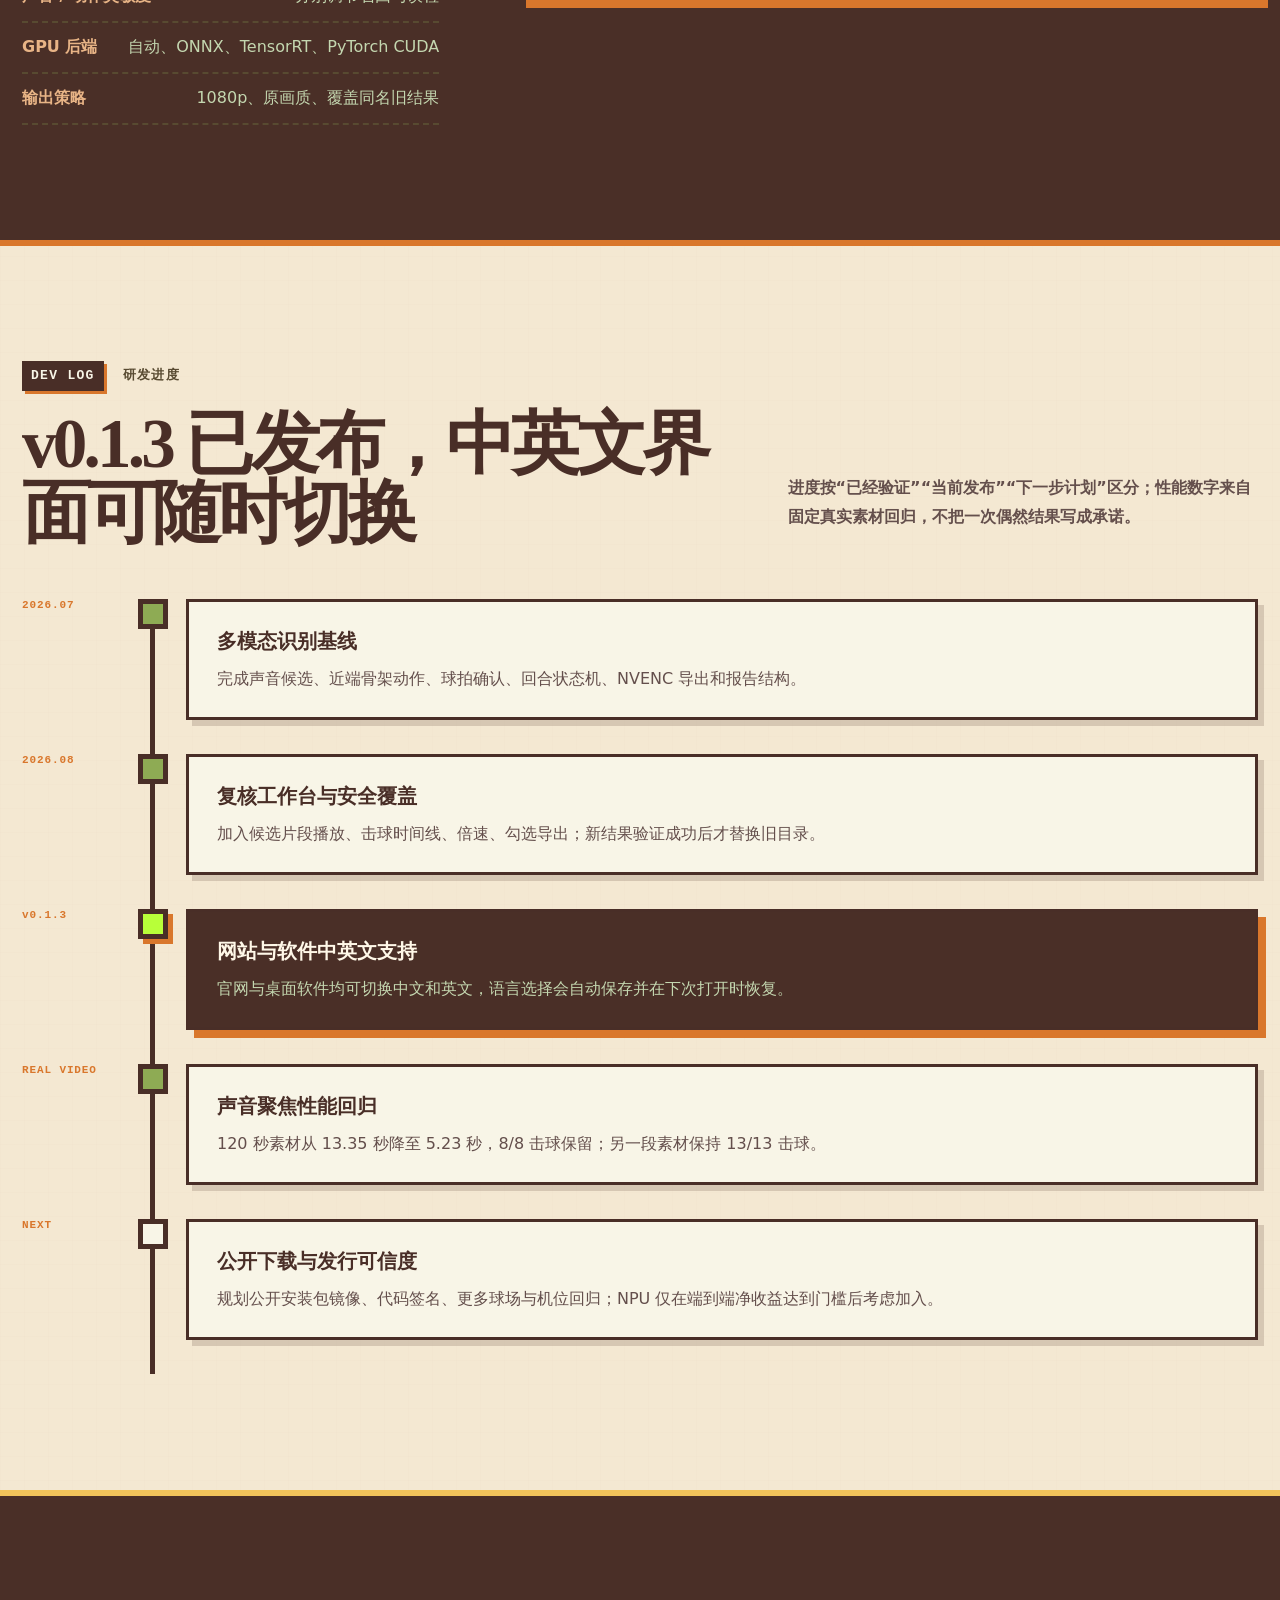
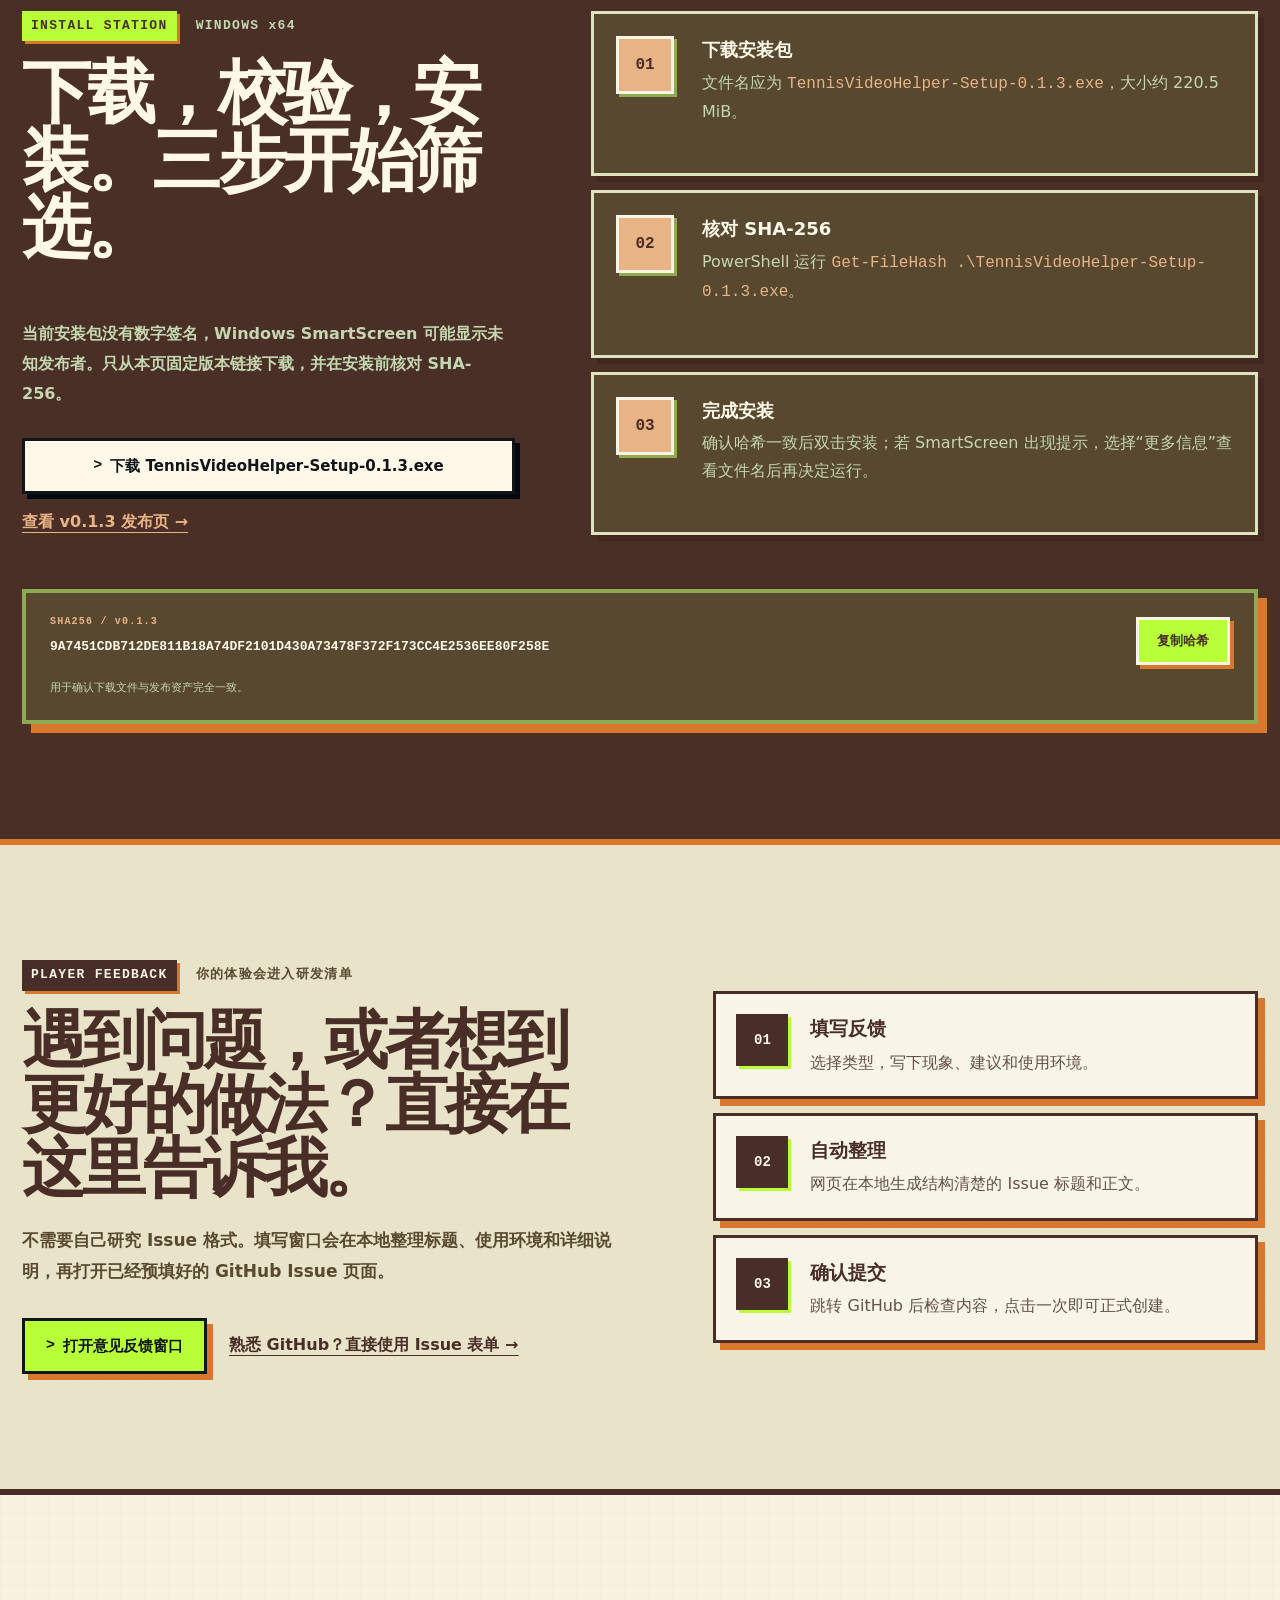
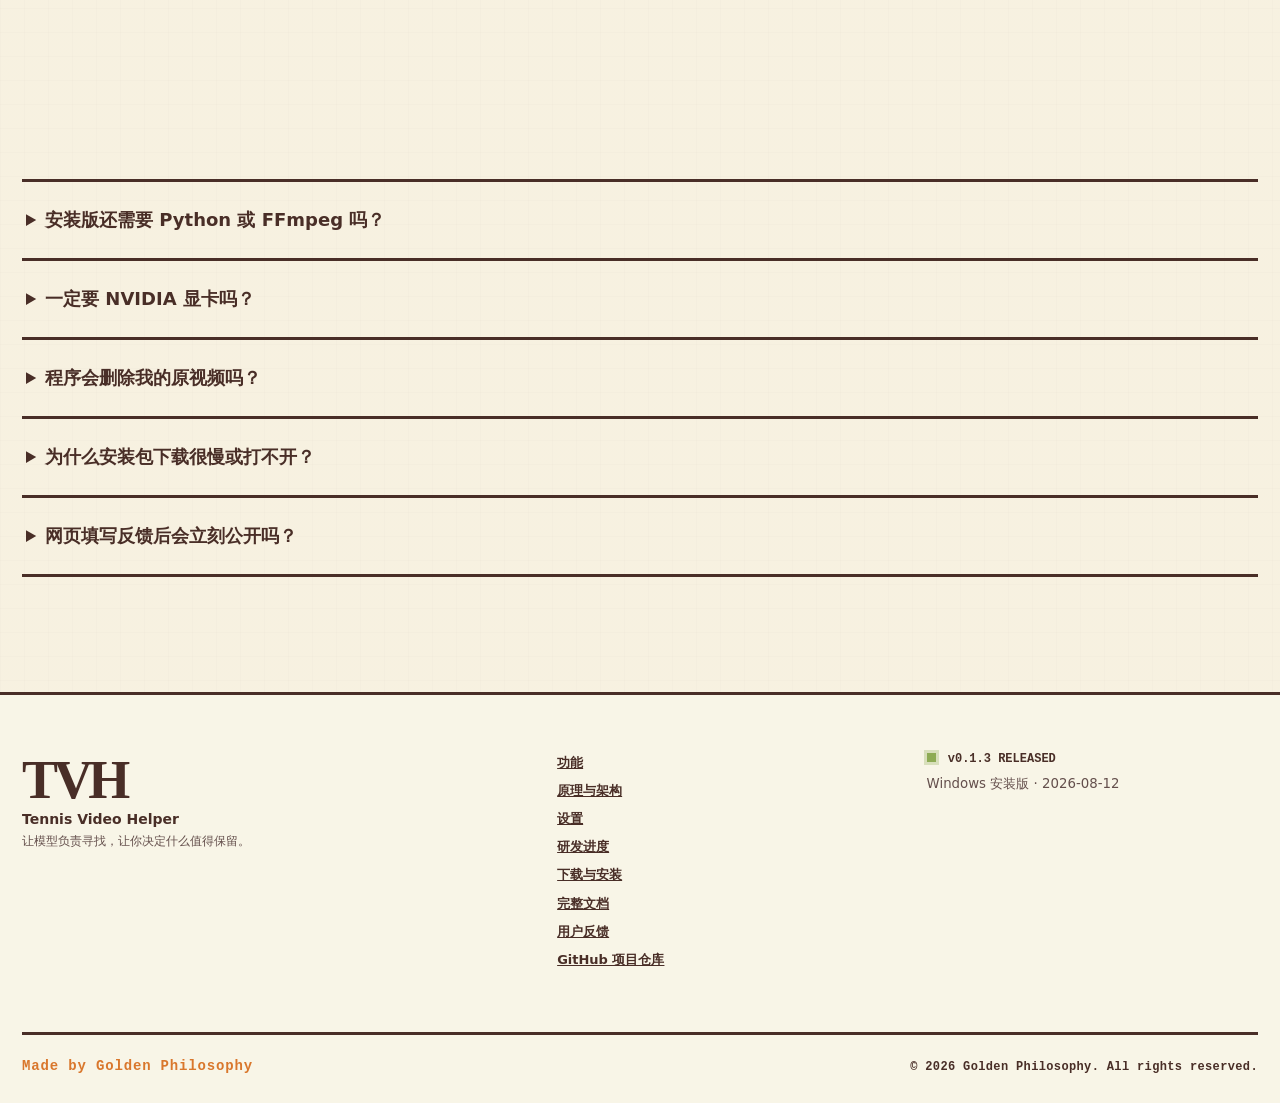
==== commit d88e21a9: "docs: add complete documentation center" ====
--- a/docs/index.html
+++ b/docs/index.html
@@ -67,6 +67,7 @@
       <a href="#settings">设置</a>
       <a href="#progress">进度</a>
       <a href="#install">安装</a>
+      <a href="documentation/">文档</a>
       <a href="#feedback">反馈</a>
     </nav>
     <div class="tennis-header-tools">
@@ -691,7 +692,7 @@
 
   <footer class="pixel-footer tennis-footer">
     <div class="pixel-footer__brand"><span>TVH</span><strong>Tennis Video Helper</strong><p>让模型负责寻找，让你决定什么值得保留。</p></div>
-    <nav aria-label="页脚导航"><a href="#features">功能</a><a href="#architecture">原理与架构</a><a href="#settings">设置</a><a href="#progress">研发进度</a><a href="#install">下载与安装</a><a href="#feedback">用户反馈</a><a href="https://github.com/Lijinzh/TennisVideoHelper" target="_blank" rel="noopener noreferrer">GitHub 项目仓库</a></nav>
+    <nav aria-label="页脚导航"><a href="#features">功能</a><a href="#architecture">原理与架构</a><a href="#settings">设置</a><a href="#progress">研发进度</a><a href="#install">下载与安装</a><a href="documentation/">完整文档</a><a href="#feedback">用户反馈</a><a href="https://github.com/Lijinzh/TennisVideoHelper" target="_blank" rel="noopener noreferrer">GitHub 项目仓库</a></nav>
     <div class="pixel-footer__status"><span><i></i> v0.1.3 RELEASED</span><small>Windows 安装版 · 2026-08-12</small></div>
     <div class="pixel-footer__bottom tennis-footer__credits">
       <strong>Made by Golden Philosophy</strong>
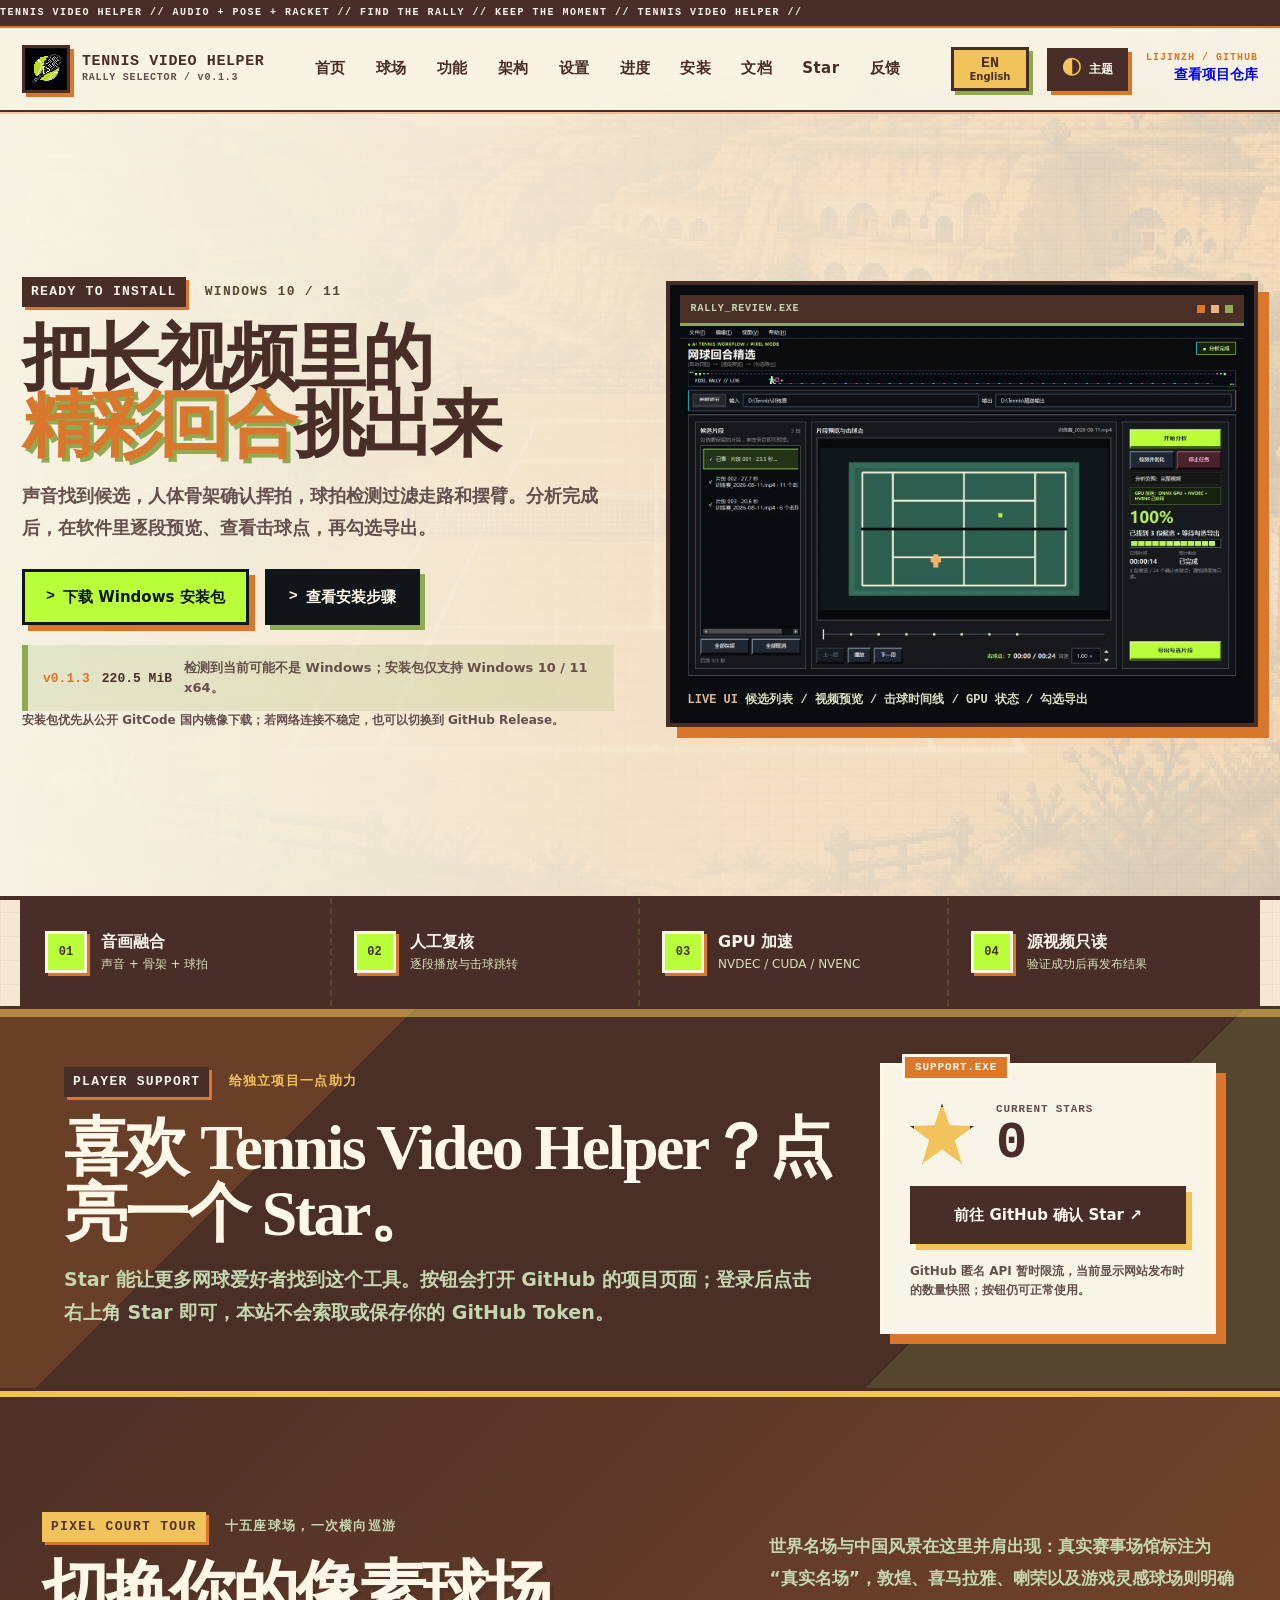
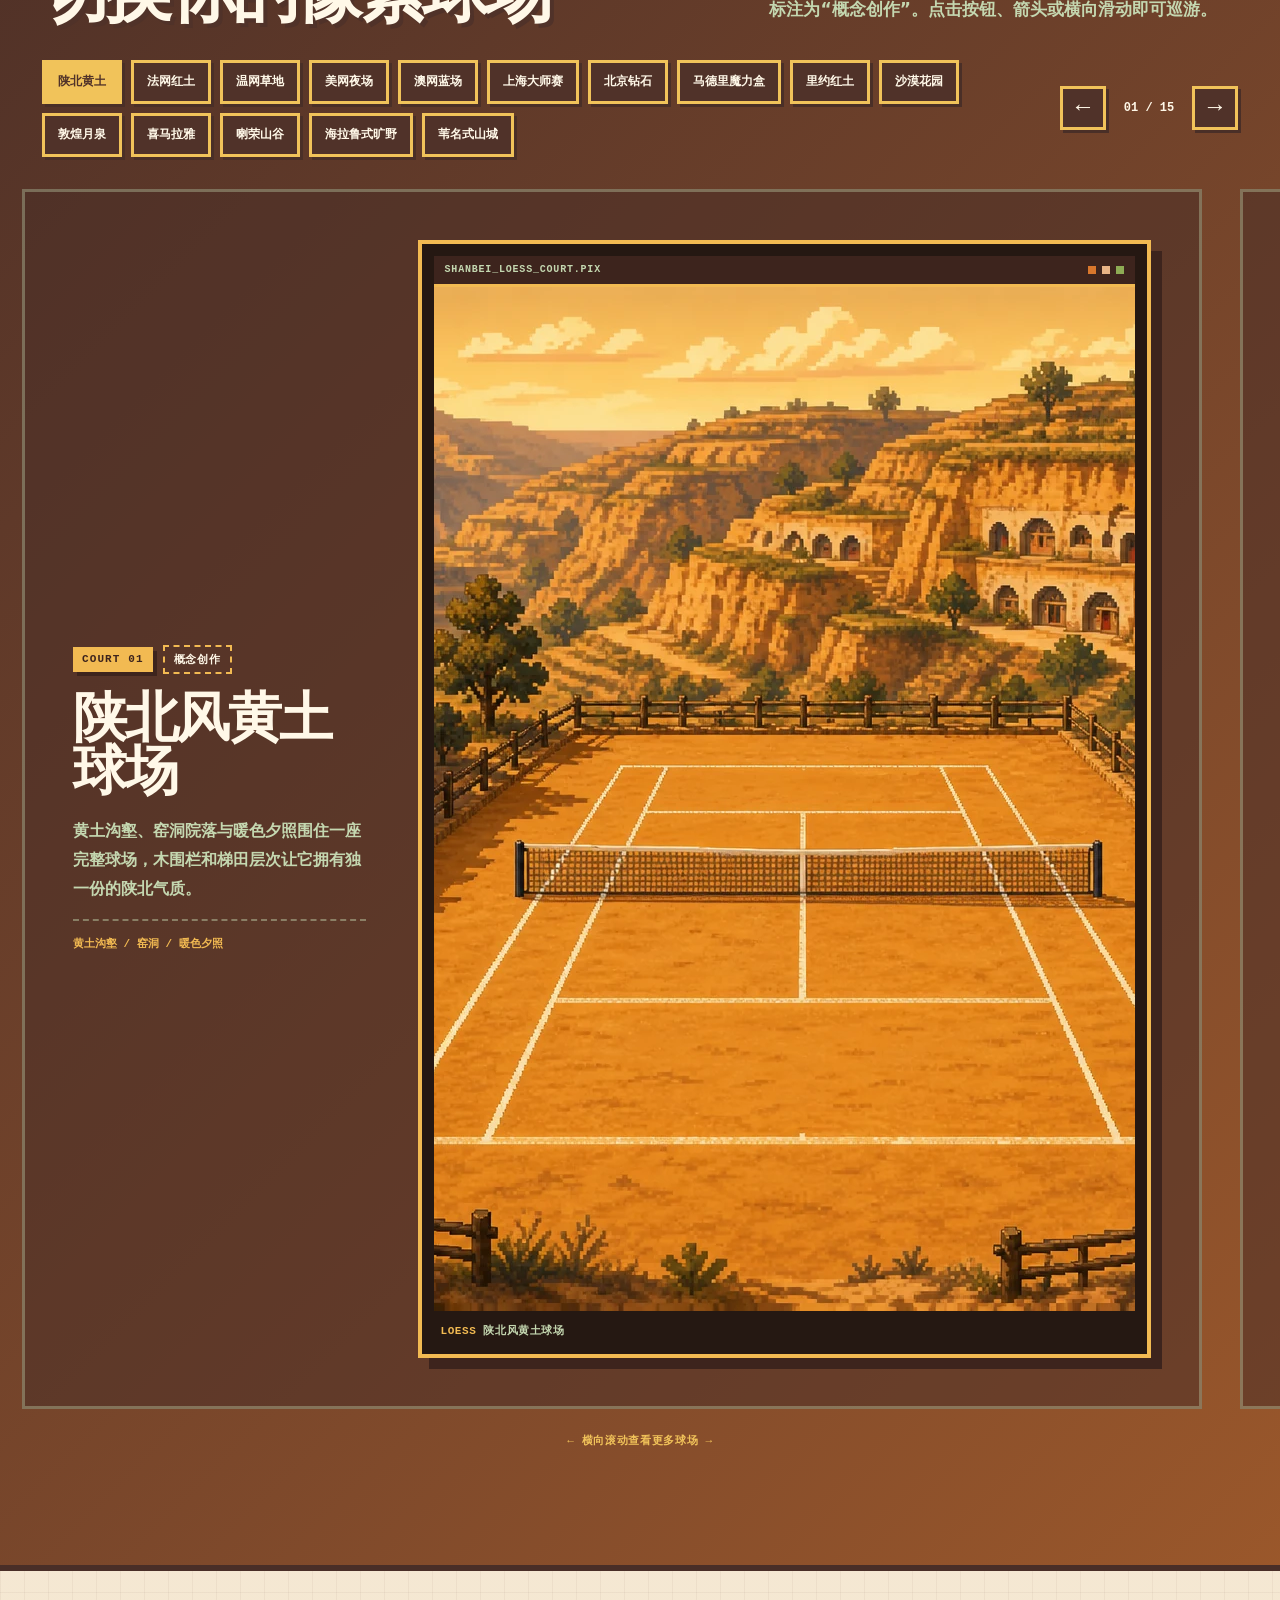
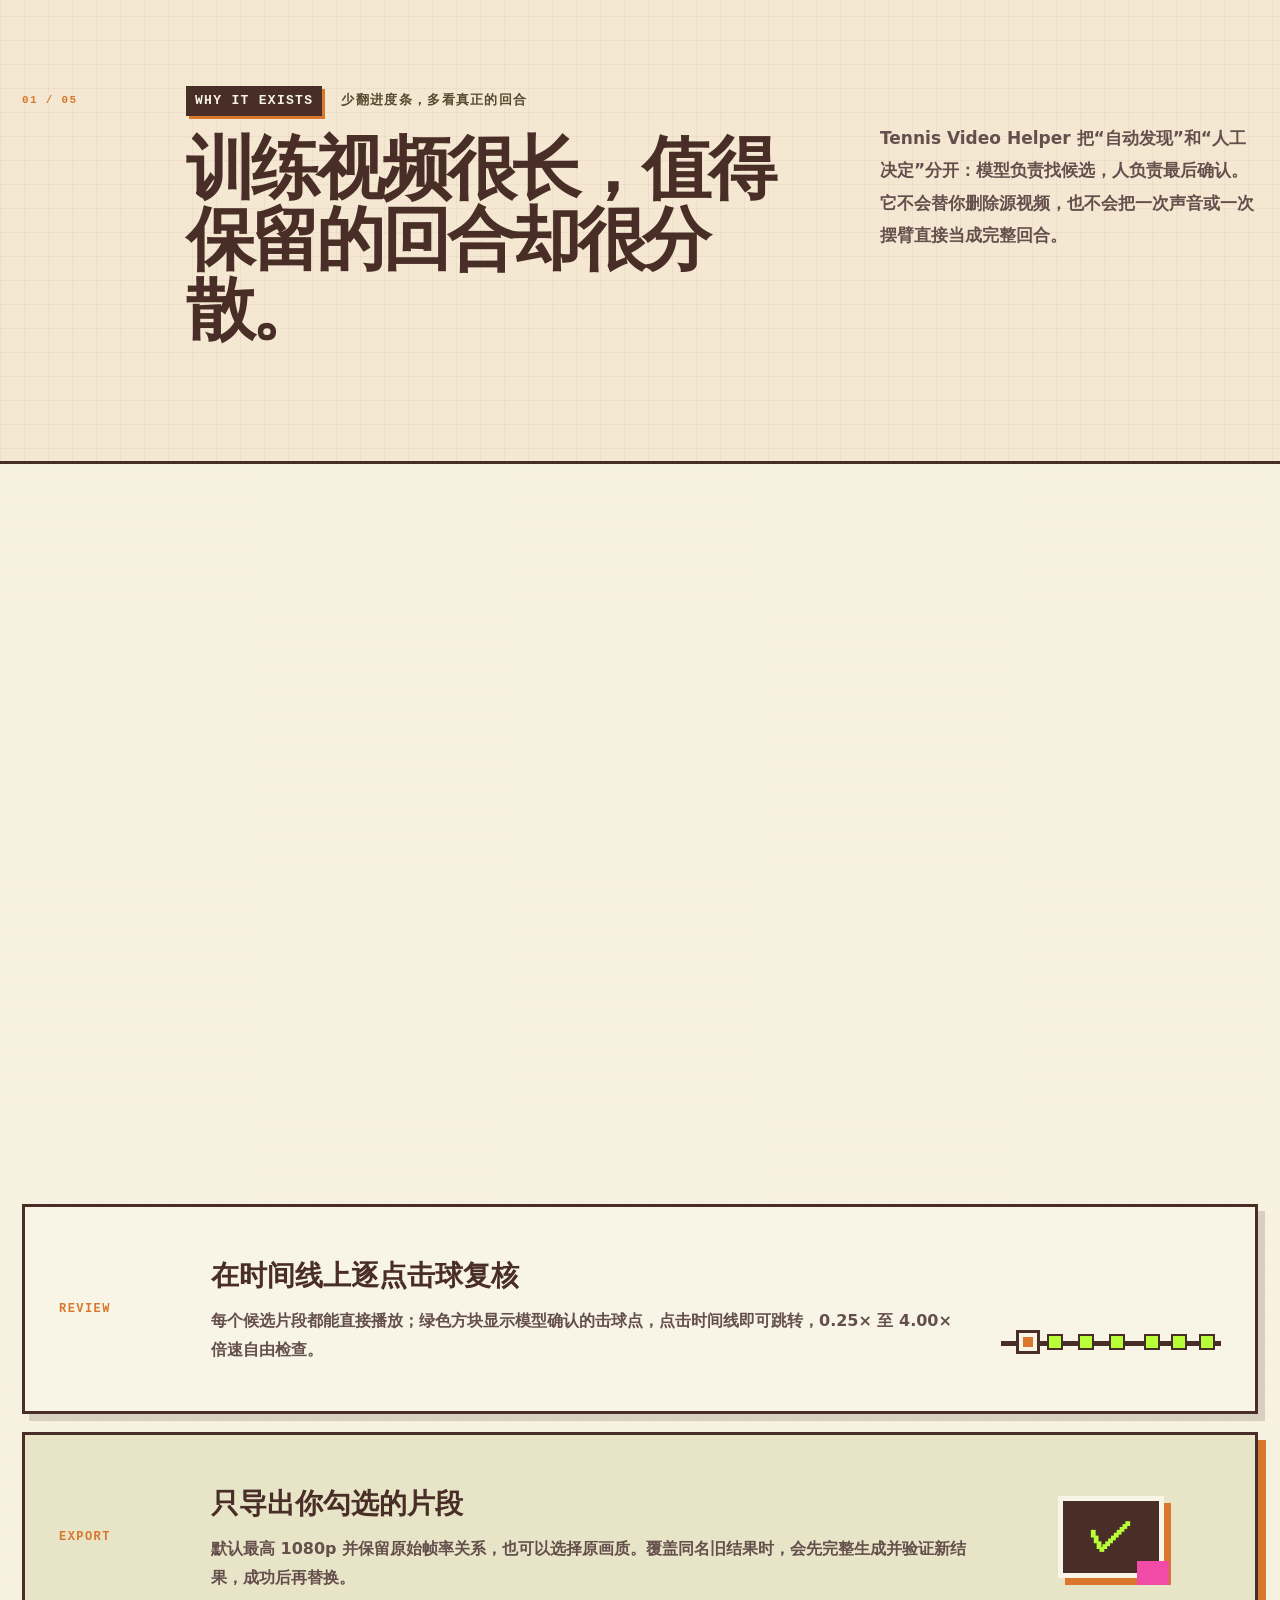
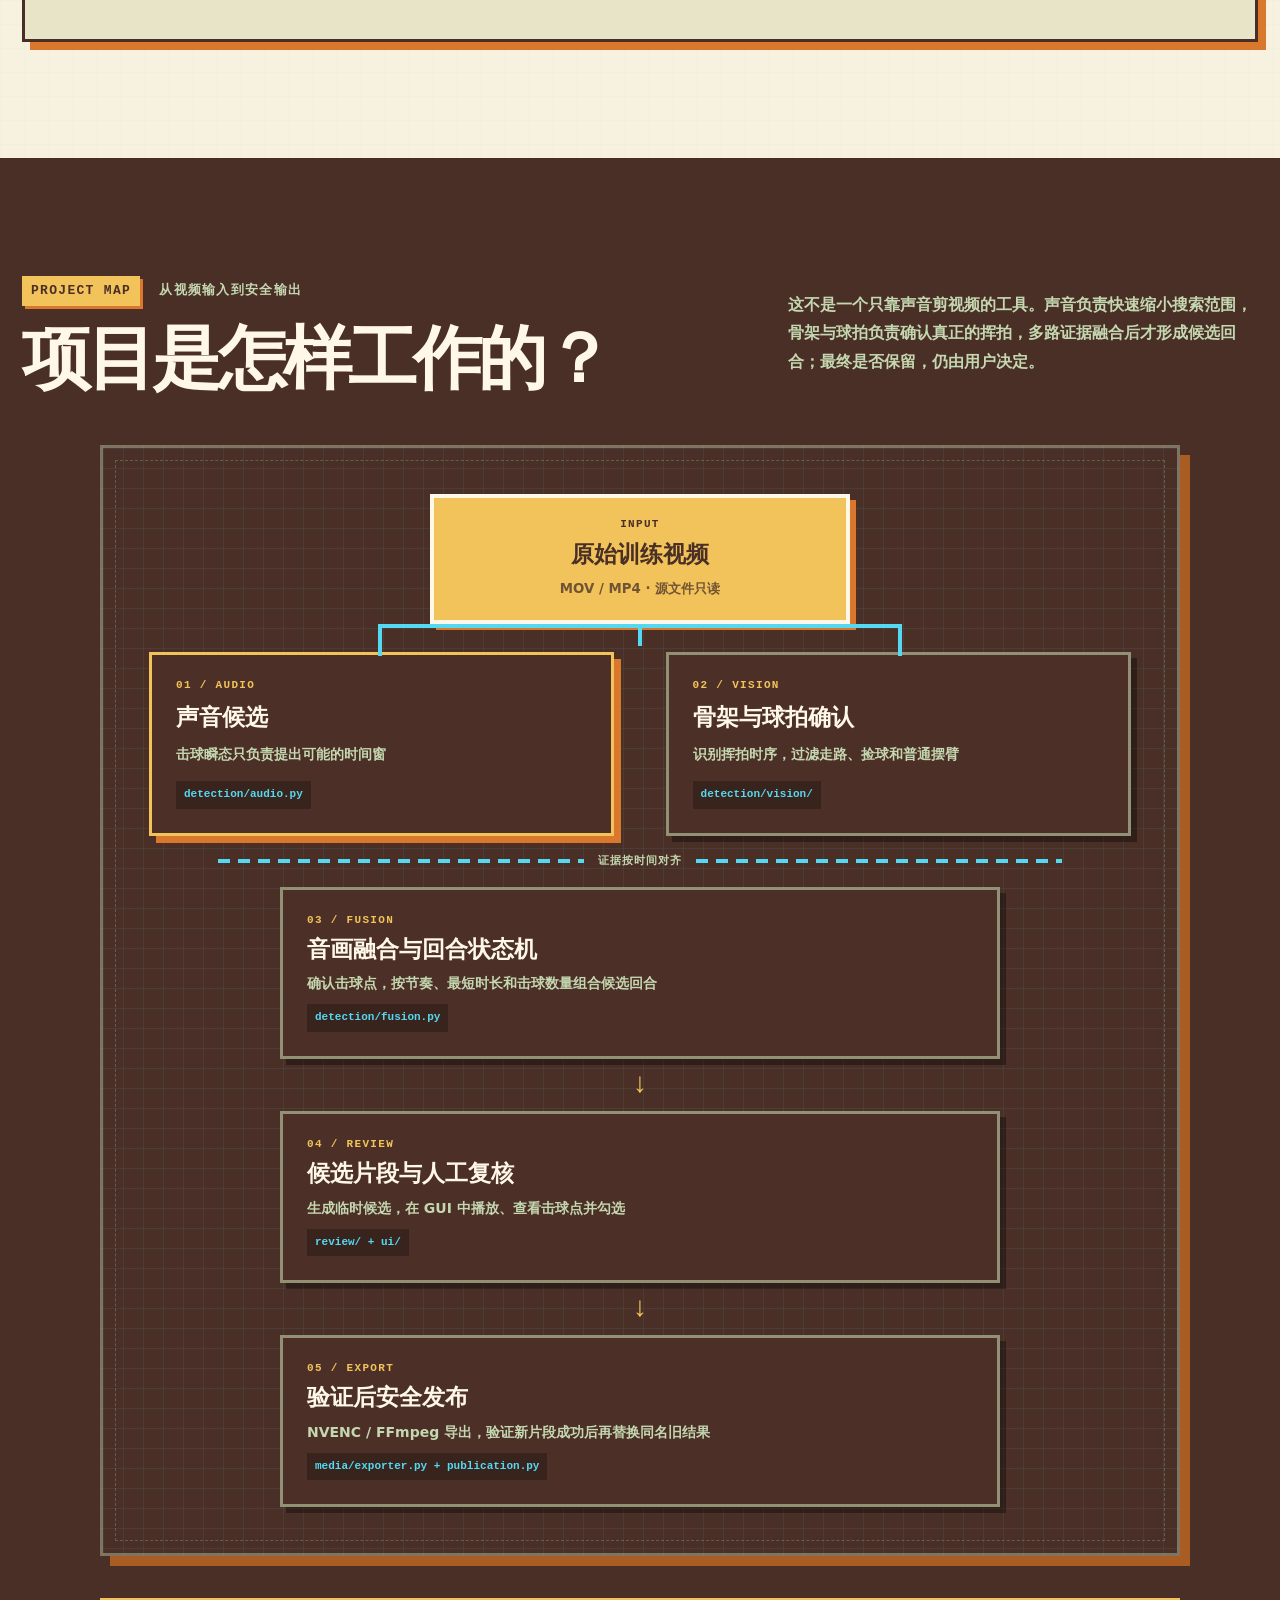
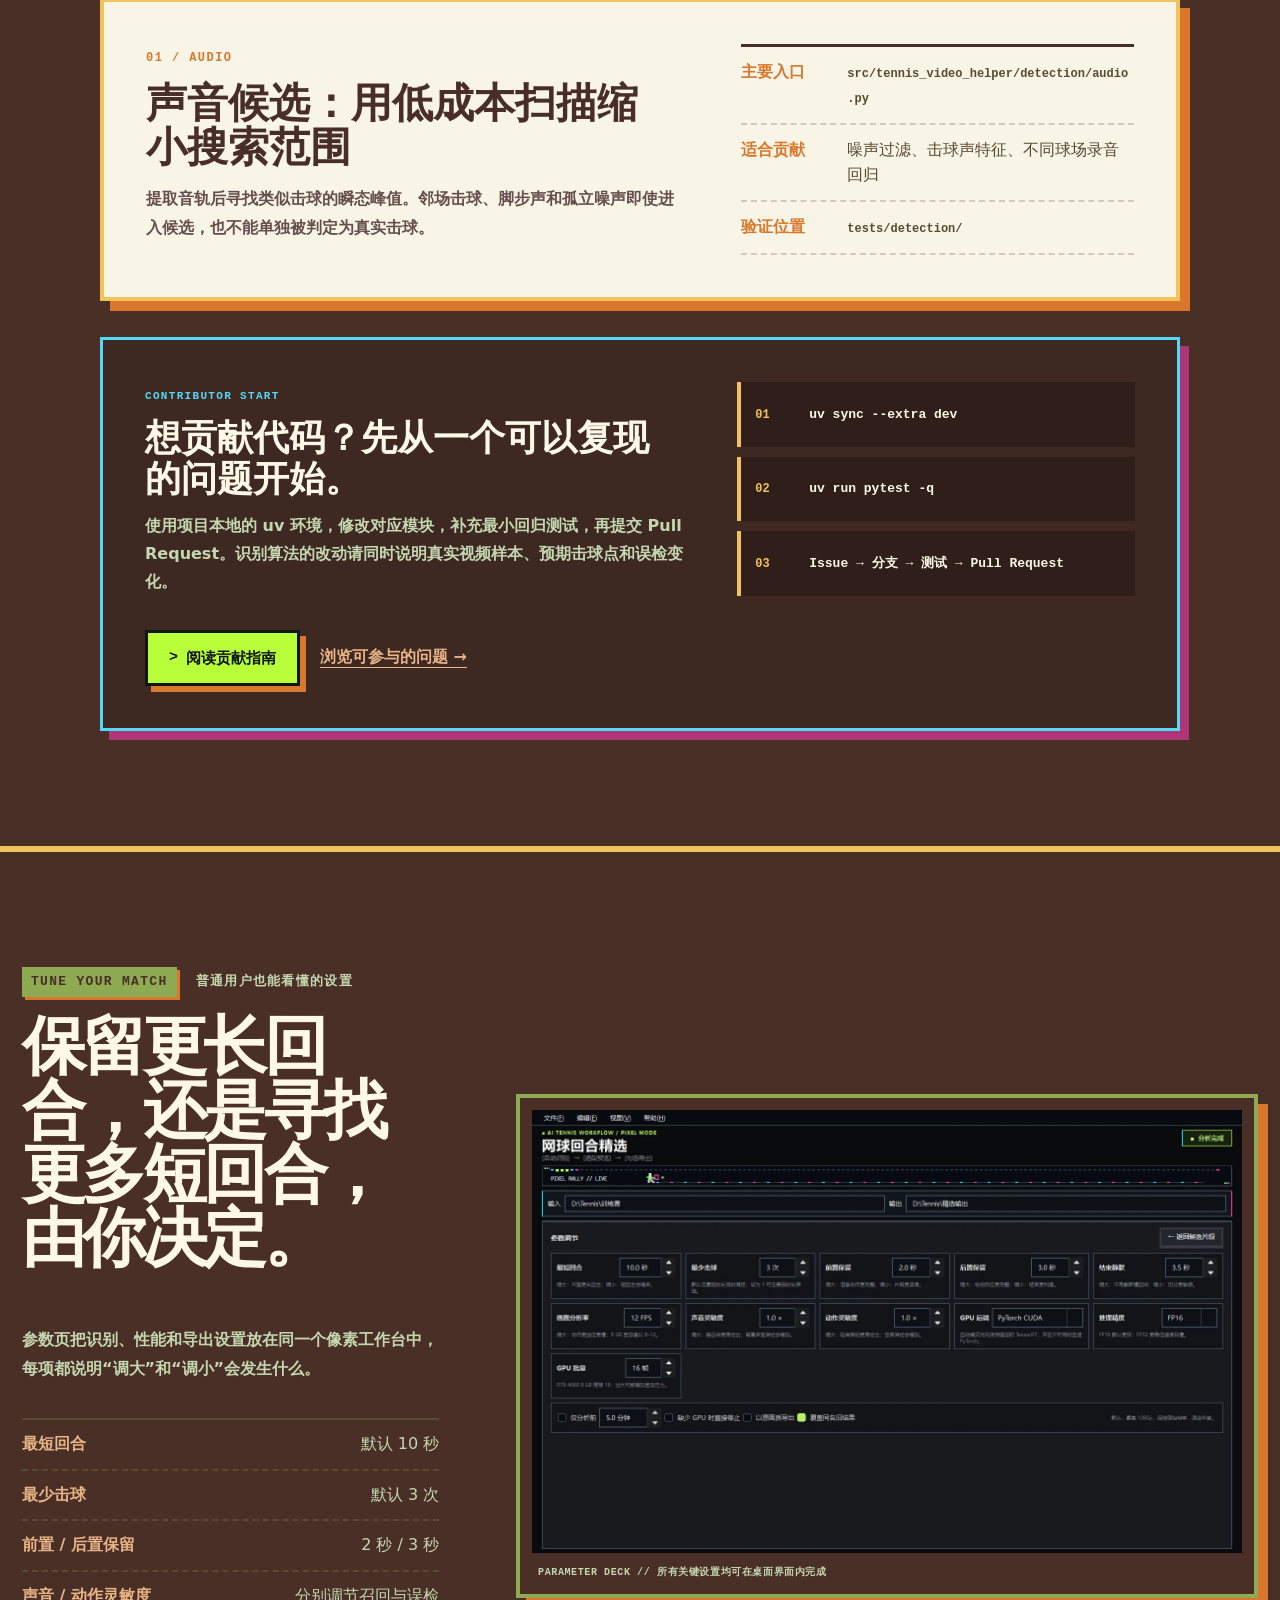
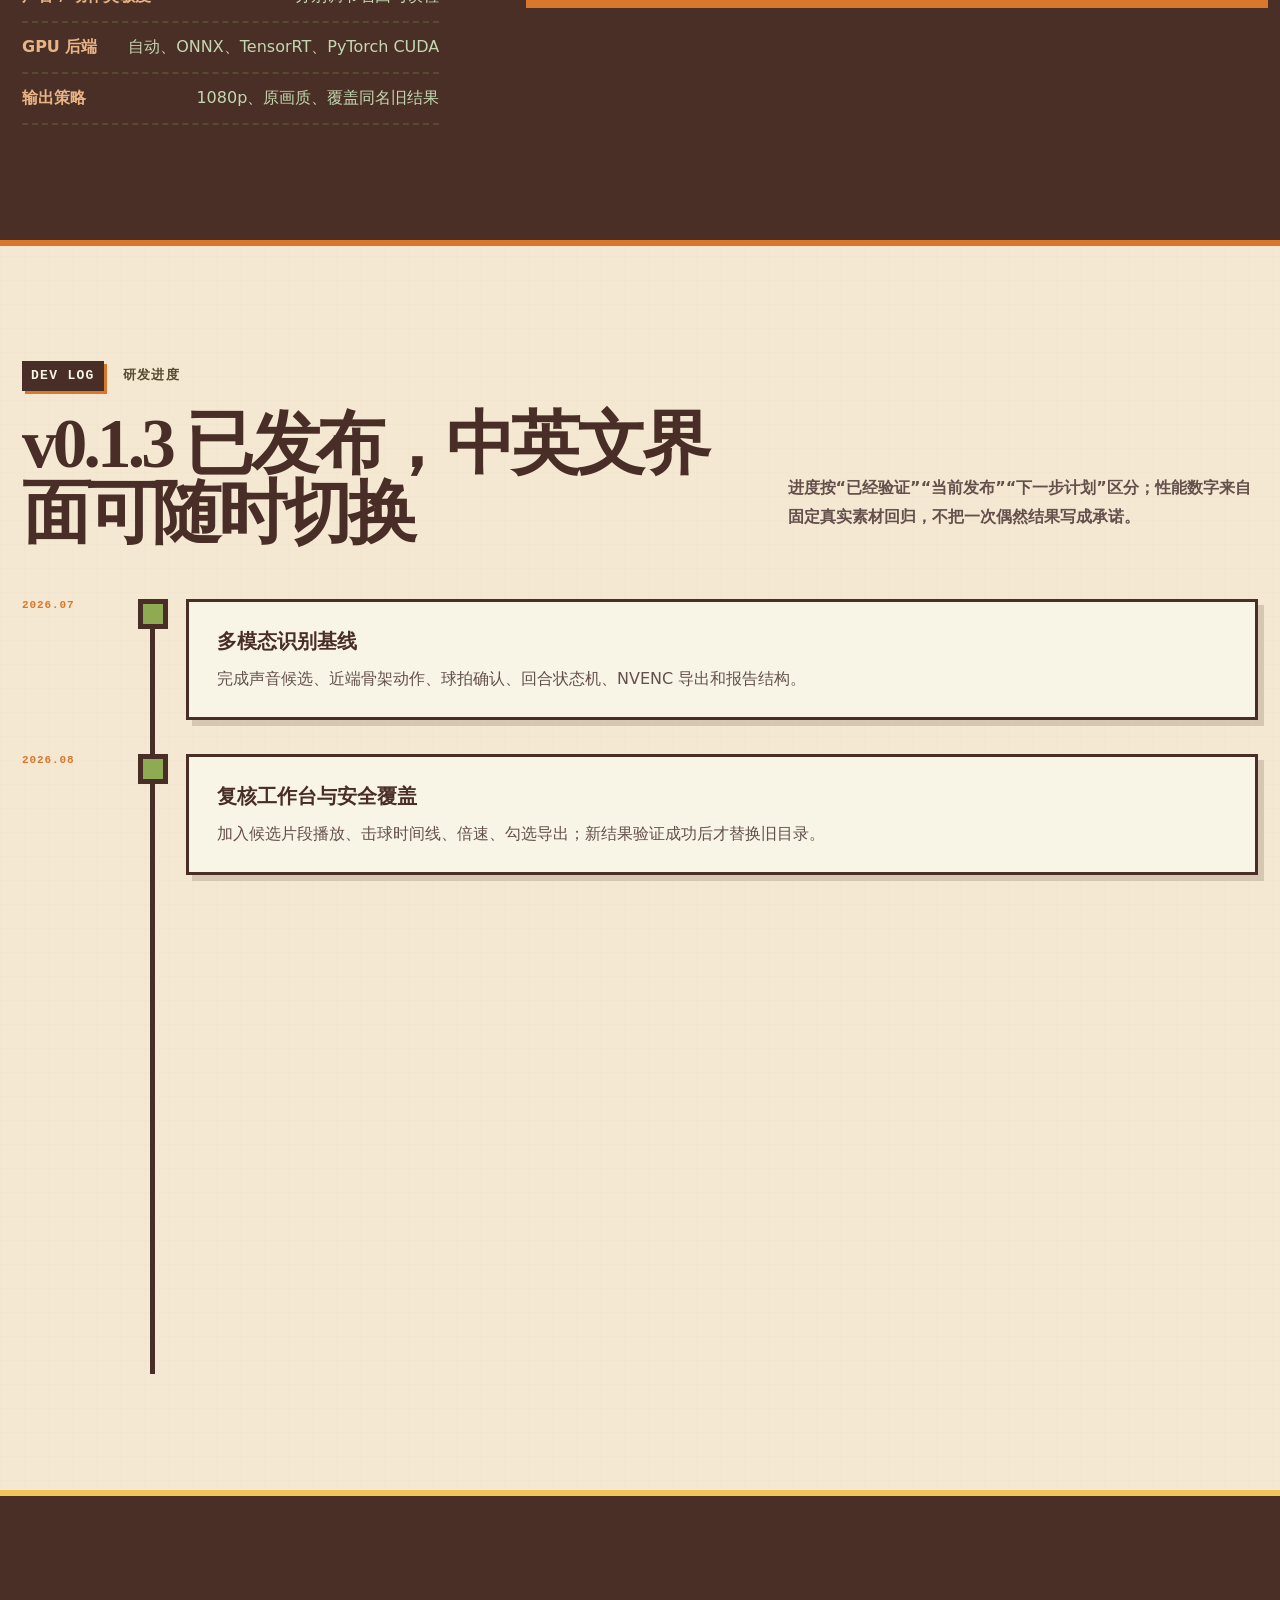
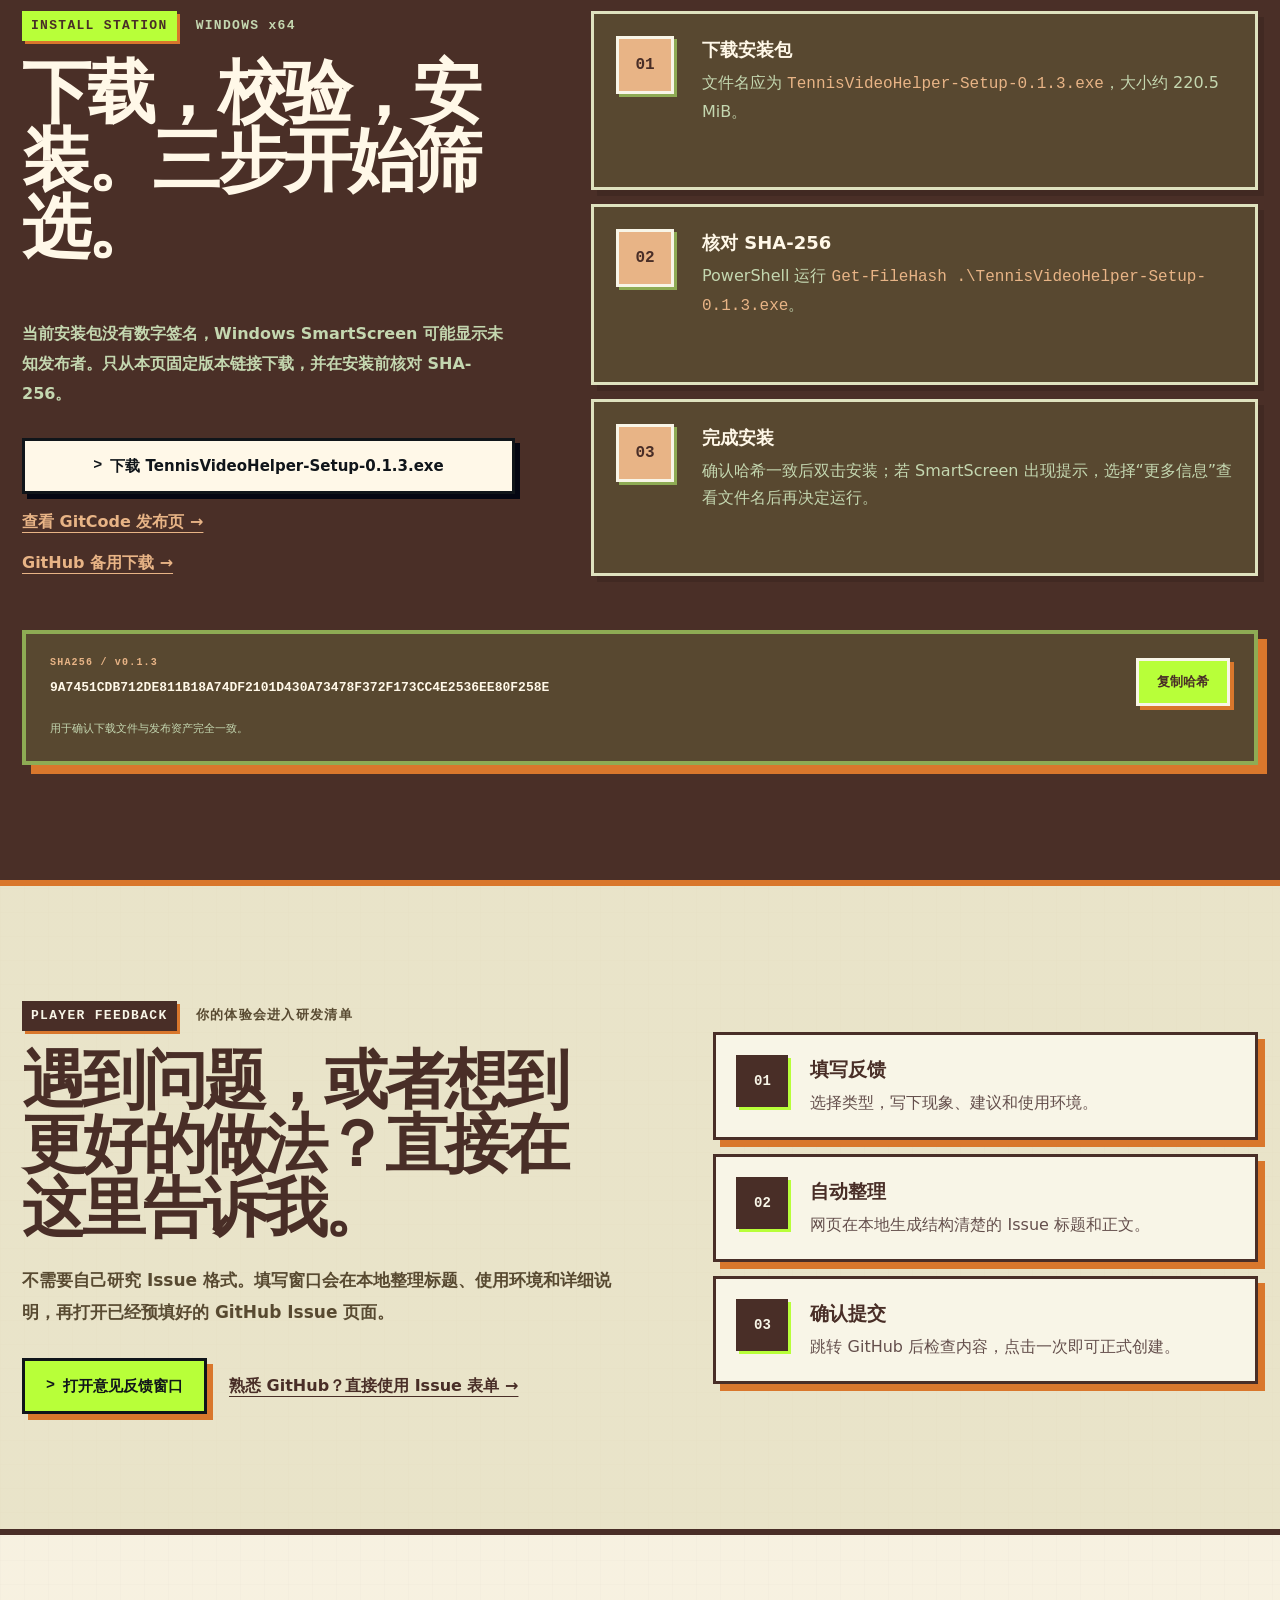
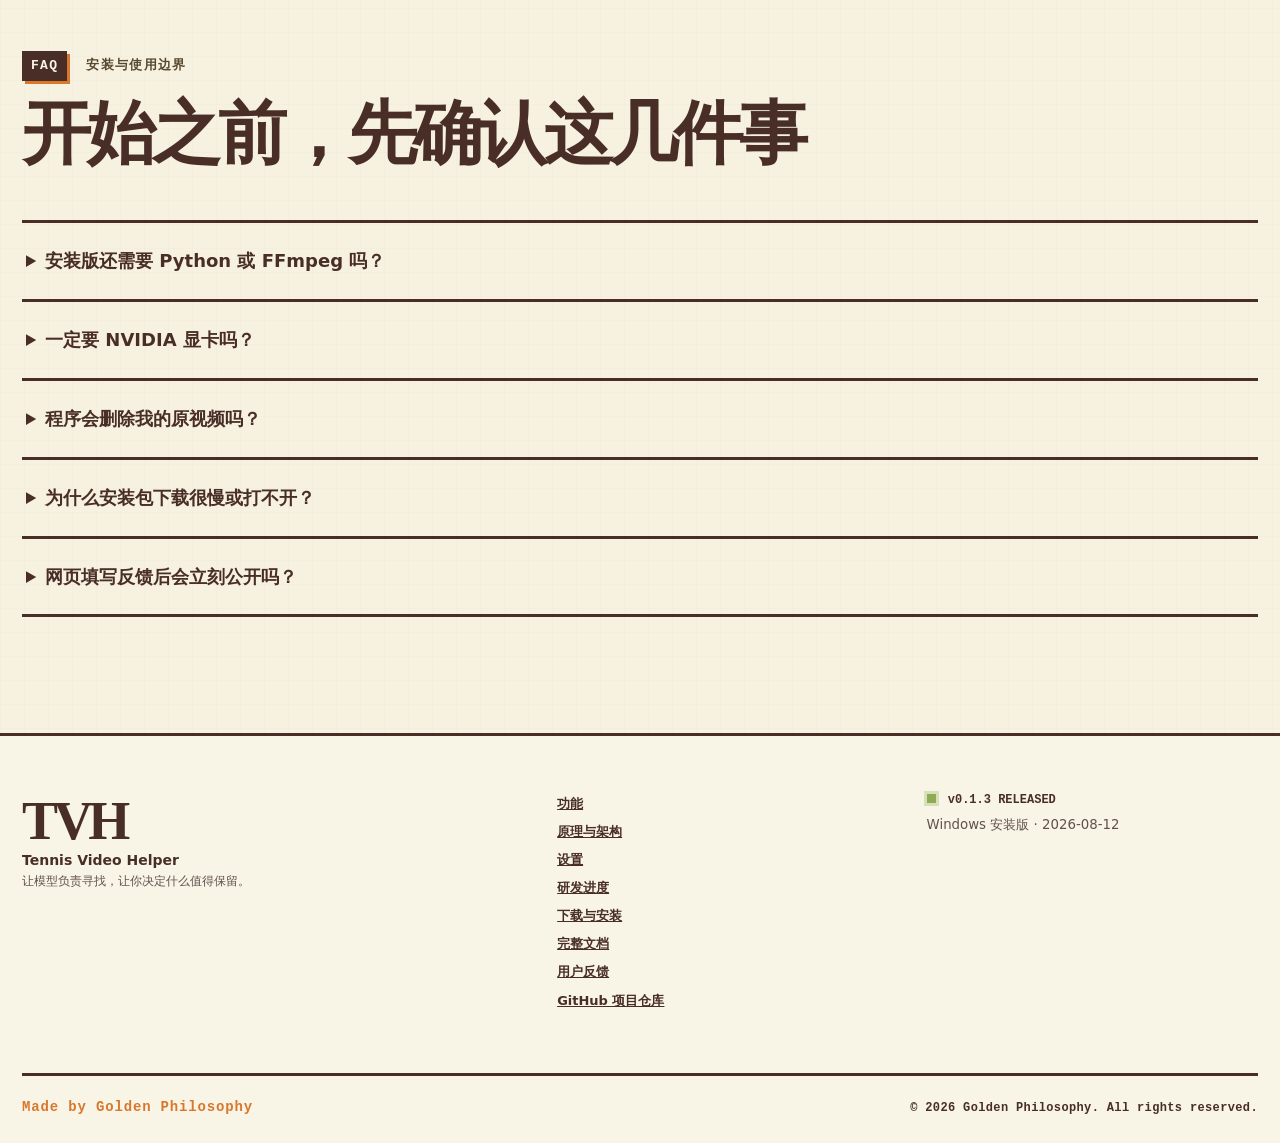
==== commit 718e6b65: "docs: add GitCode installer mirror" ====
--- a/docs/index.html
+++ b/docs/index.html
@@ -42,7 +42,7 @@
   <link rel="stylesheet" href="tennis-video-helper.css?v=20260812-v9">
   <link rel="stylesheet" href="github-star.css?v=20260812-v1">
   <script src="pixel-preview.js?v=20260812-tennis" defer></script>
-  <script src="tennis-video-helper.js?v=20260812-v9" defer></script>
+  <script src="tennis-video-helper.js?v=20260813-v10" defer></script>
   <script src="github-star.js?v=20260812-v1" defer></script>
   <script src="tennis-video-helper-i18n.js?v=20260812-v2" defer></script>
 </head>
@@ -120,13 +120,13 @@
         <h1 id="tennis-title">把长视频里的<br><em>精彩回合</em>挑出来</h1>
         <p class="tennis-hero__lead">声音找到候选，人体骨架确认挥拍，球拍检测过滤走路和摆臂。分析完成后，在软件里逐段预览、查看击球点，再勾选导出。</p>
         <div class="tennis-hero__actions">
-          <a class="tennis-button tennis-button--primary" data-tv-download href="https://github.com/Lijinzh/TennisVideoHelper/releases/download/v0.1.3/TennisVideoHelper-Setup-0.1.3.exe" download="TennisVideoHelper-Setup-0.1.3.exe" rel="noopener noreferrer">下载 Windows 安装包</a>
+          <a class="tennis-button tennis-button--primary" data-tv-download href="https://gitcode.com/Black__Jacket/TennisVideoHelper/releases/download/v0.1.3/TennisVideoHelper-Setup-0.1.3.exe" download="TennisVideoHelper-Setup-0.1.3.exe" rel="noopener noreferrer">下载 Windows 安装包</a>
           <a class="tennis-button" href="#install">查看安装步骤</a>
         </div>
         <div class="tennis-install-note" role="status" data-download-status>
           <span>v0.1.3</span><strong>220.5 MiB</strong><small>内置运行环境、模型与 FFmpeg，无需另装 Python。</small>
         </div>
-        <p class="tennis-private-note">安装包由公开 GitHub Release 提供；点击即可下载。若网络连接不稳定，也可以进入发布页后重新下载。</p>
+        <p class="tennis-private-note">安装包优先从公开 GitCode 国内镜像下载；若网络连接不稳定，也可以切换到 GitHub Release。</p>
       </div>
 
       <figure class="tennis-hero__screen" data-pixel-reveal>
@@ -561,8 +561,9 @@
         <h2 id="install-title">下载，校验，安装。三步开始筛选。</h2>
         <p>当前安装包没有数字签名，Windows SmartScreen 可能显示未知发布者。只从本页固定版本链接下载，并在安装前核对 SHA-256。</p>
         <div class="tennis-install-actions">
-          <a class="tennis-button tennis-button--light" data-tv-download href="https://github.com/Lijinzh/TennisVideoHelper/releases/download/v0.1.3/TennisVideoHelper-Setup-0.1.3.exe" download="TennisVideoHelper-Setup-0.1.3.exe" rel="noopener noreferrer">下载 TennisVideoHelper-Setup-0.1.3.exe</a>
-          <a class="tennis-text-link" href="https://github.com/Lijinzh/TennisVideoHelper/releases/tag/v0.1.3" target="_blank" rel="noopener noreferrer">查看 v0.1.3 发布页 →</a>
+          <a class="tennis-button tennis-button--light" data-tv-download href="https://gitcode.com/Black__Jacket/TennisVideoHelper/releases/download/v0.1.3/TennisVideoHelper-Setup-0.1.3.exe" download="TennisVideoHelper-Setup-0.1.3.exe" rel="noopener noreferrer">下载 TennisVideoHelper-Setup-0.1.3.exe</a>
+          <a class="tennis-text-link" href="https://gitcode.com/Black__Jacket/TennisVideoHelper/releases" target="_blank" rel="noopener noreferrer">查看 GitCode 发布页 →</a>
+          <a class="tennis-text-link" href="https://github.com/Lijinzh/TennisVideoHelper/releases/tag/v0.1.3" target="_blank" rel="noopener noreferrer">GitHub 备用下载 →</a>
         </div>
       </div>
 
@@ -605,7 +606,7 @@
         <details data-pixel-reveal><summary>安装版还需要 Python 或 FFmpeg 吗？</summary><p>不需要。安装包已经内置应用运行环境、模型以及程序使用的 FFmpeg 与 ffprobe。</p></details>
         <details data-pixel-reveal><summary>一定要 NVIDIA 显卡吗？</summary><p>轻量安装版可以使用 ONNX GPU 路径；NVIDIA 显卡还能启用 NVDEC / NVENC，并在支持的环境中使用 CUDA 或 TensorRT。不可用时软件会明确显示回退状态。</p></details>
         <details data-pixel-reveal><summary>程序会删除我的原视频吗？</summary><p>不会。源视频始终只读；软件只向你选择的输出目录写入候选和最终片段。</p></details>
-        <details data-pixel-reveal><summary>为什么安装包下载很慢或打不开？</summary><p>安装包托管在公开 GitHub Release。可以尝试切换网络、稍后重试，或者先进入 v0.1.3 发布页再点击安装包文件。</p></details>
+        <details data-pixel-reveal><summary>为什么安装包下载很慢或打不开？</summary><p>安装包同时托管在公开 GitCode 与 GitHub Release。本页默认使用 GitCode 国内镜像；如果仍然下载缓慢，可以进入发布页重试或切换 GitHub 备用下载。</p></details>
         <details data-pixel-reveal><summary>网页填写反馈后会立刻公开吗？</summary><p>不会。内容只在你的浏览器里整理；跳转 GitHub 后仍需要你检查并确认提交。Issue 创建后会公开显示，请勿填写手机号、邮箱、私人视频地址或其他敏感信息。</p></details>
       </div>
     </section>
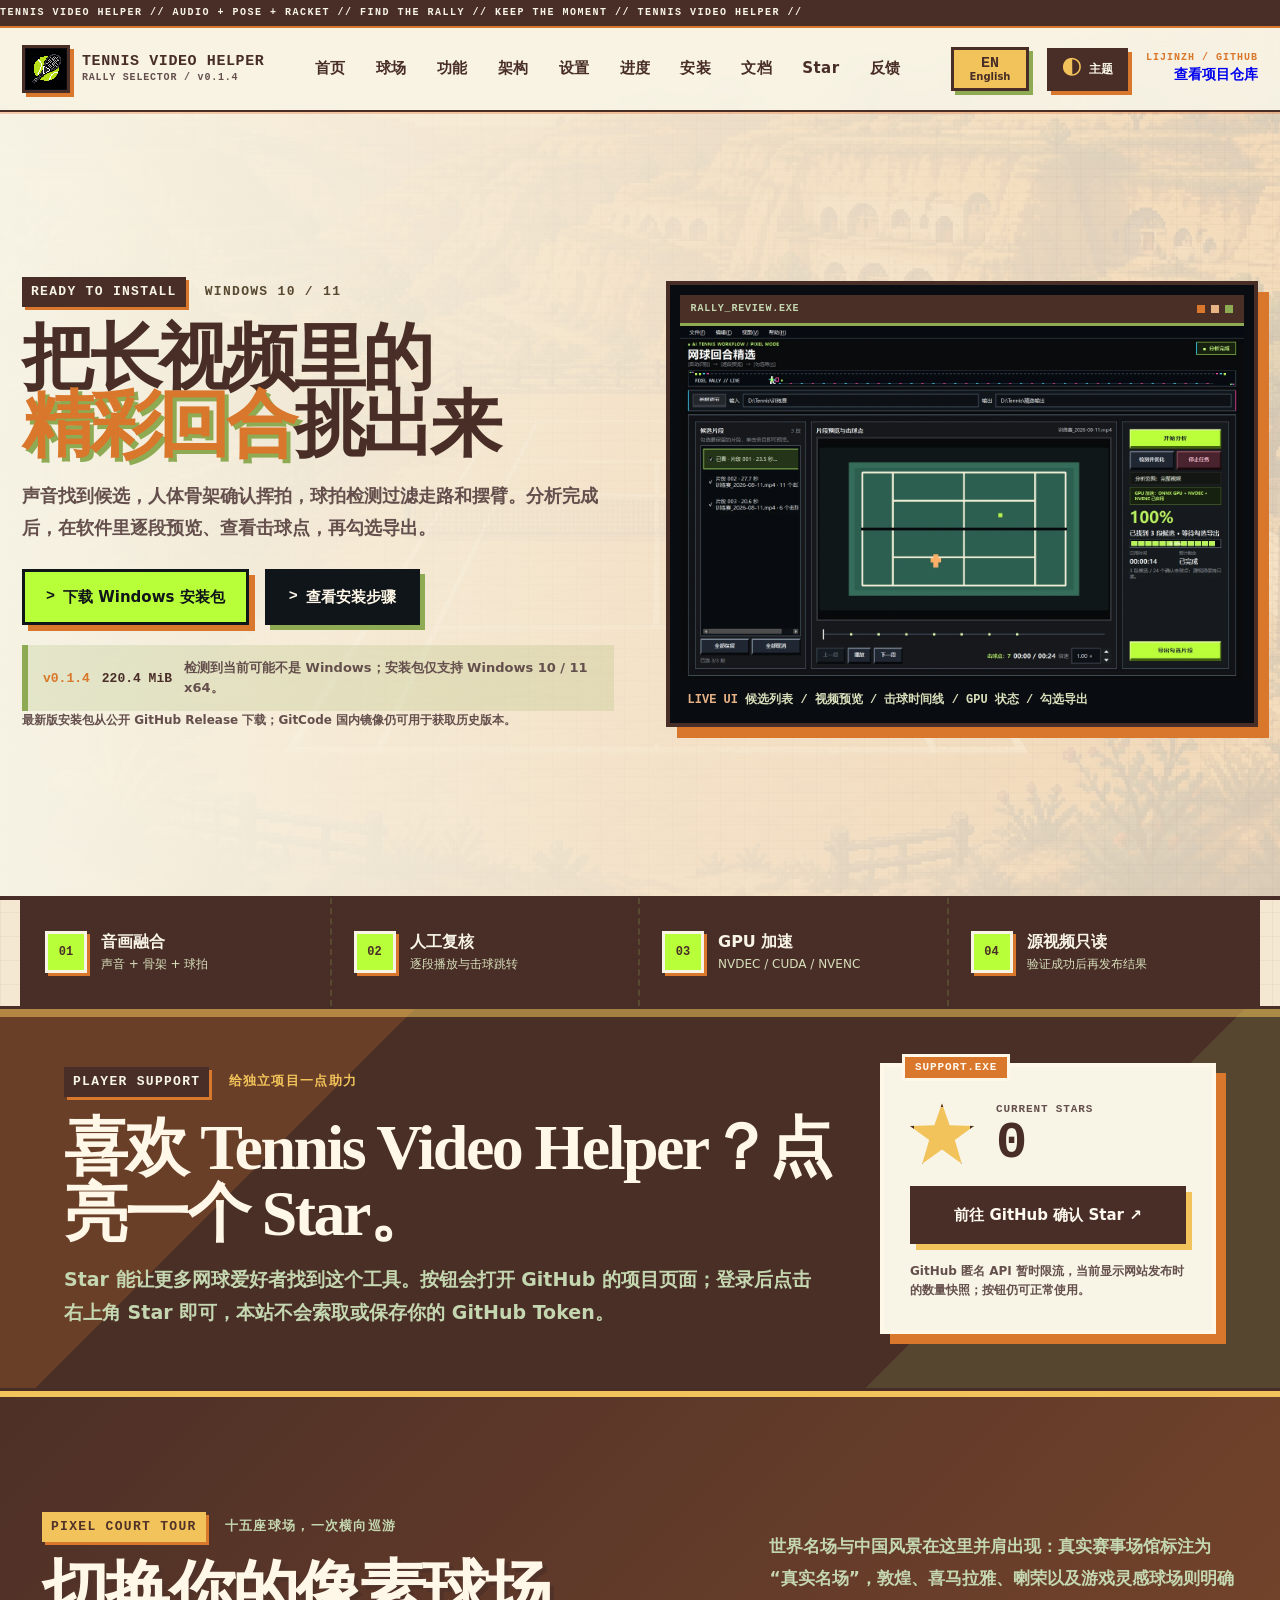
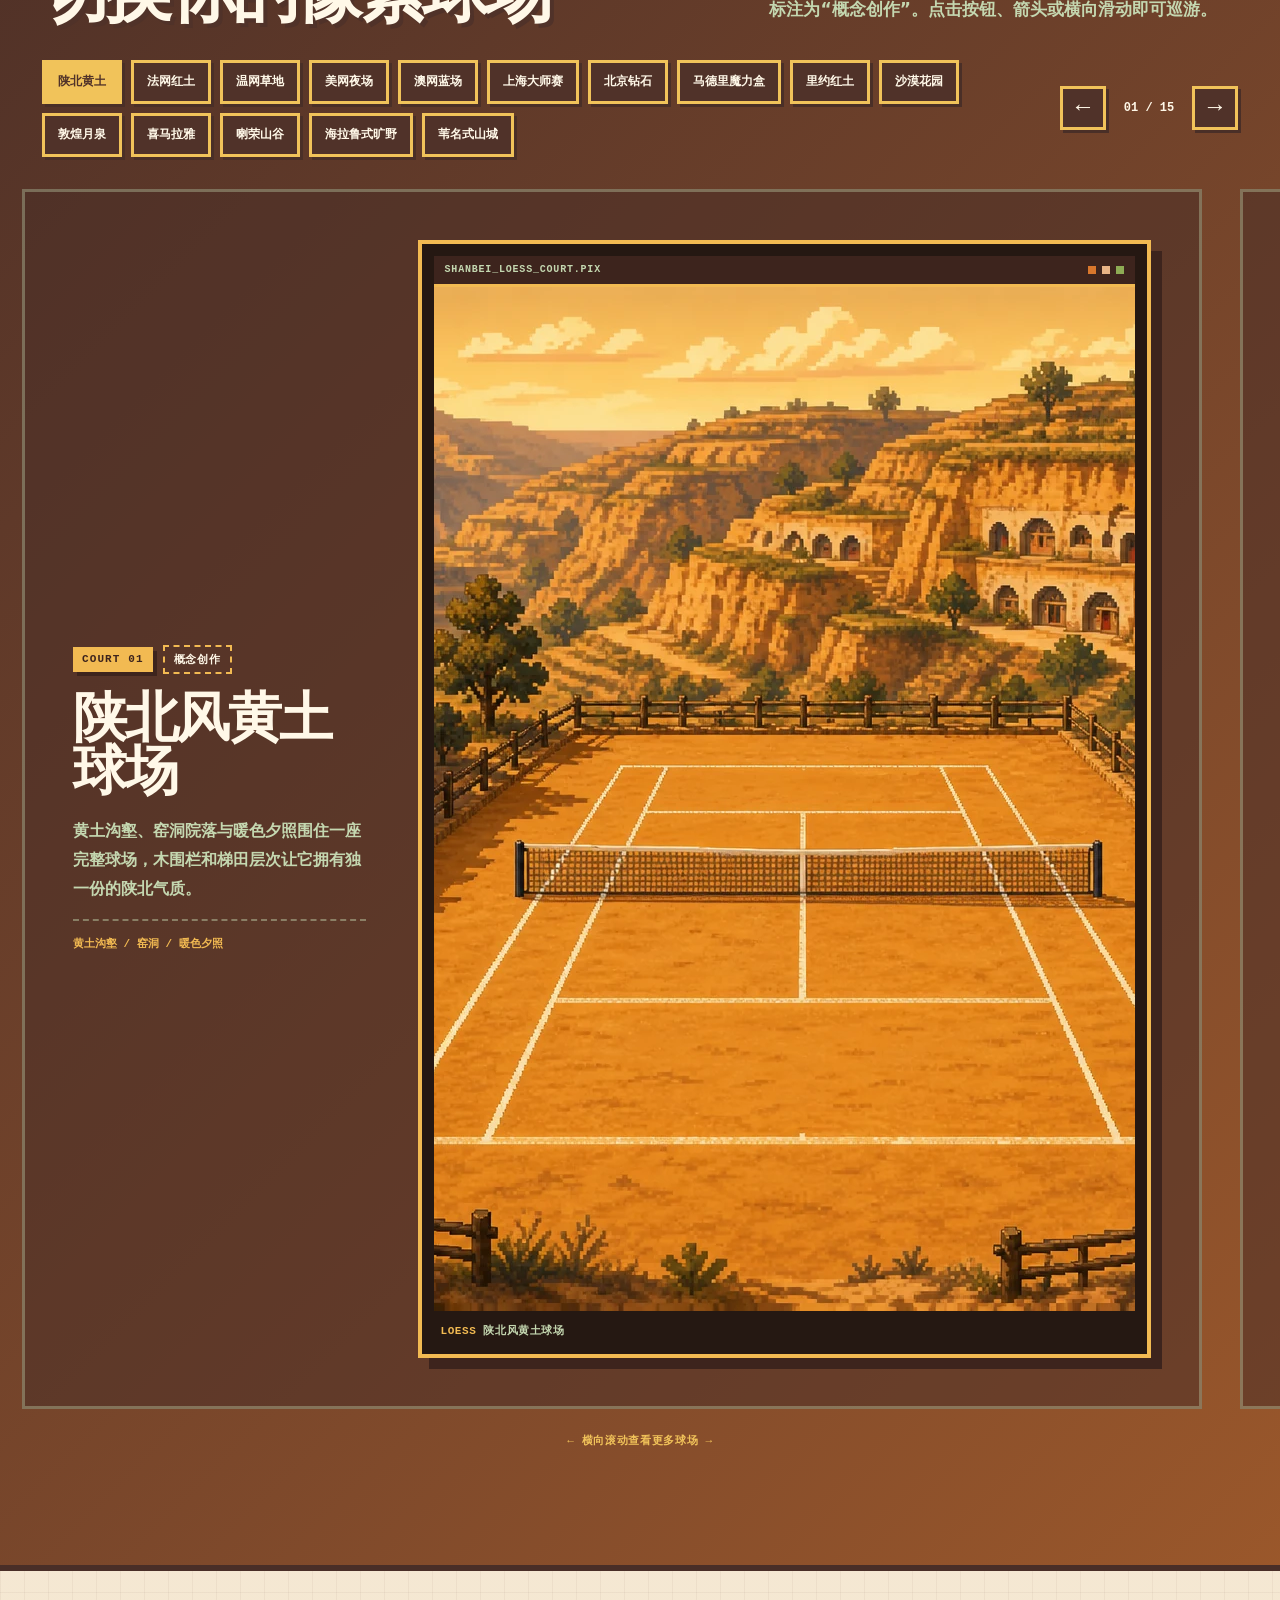
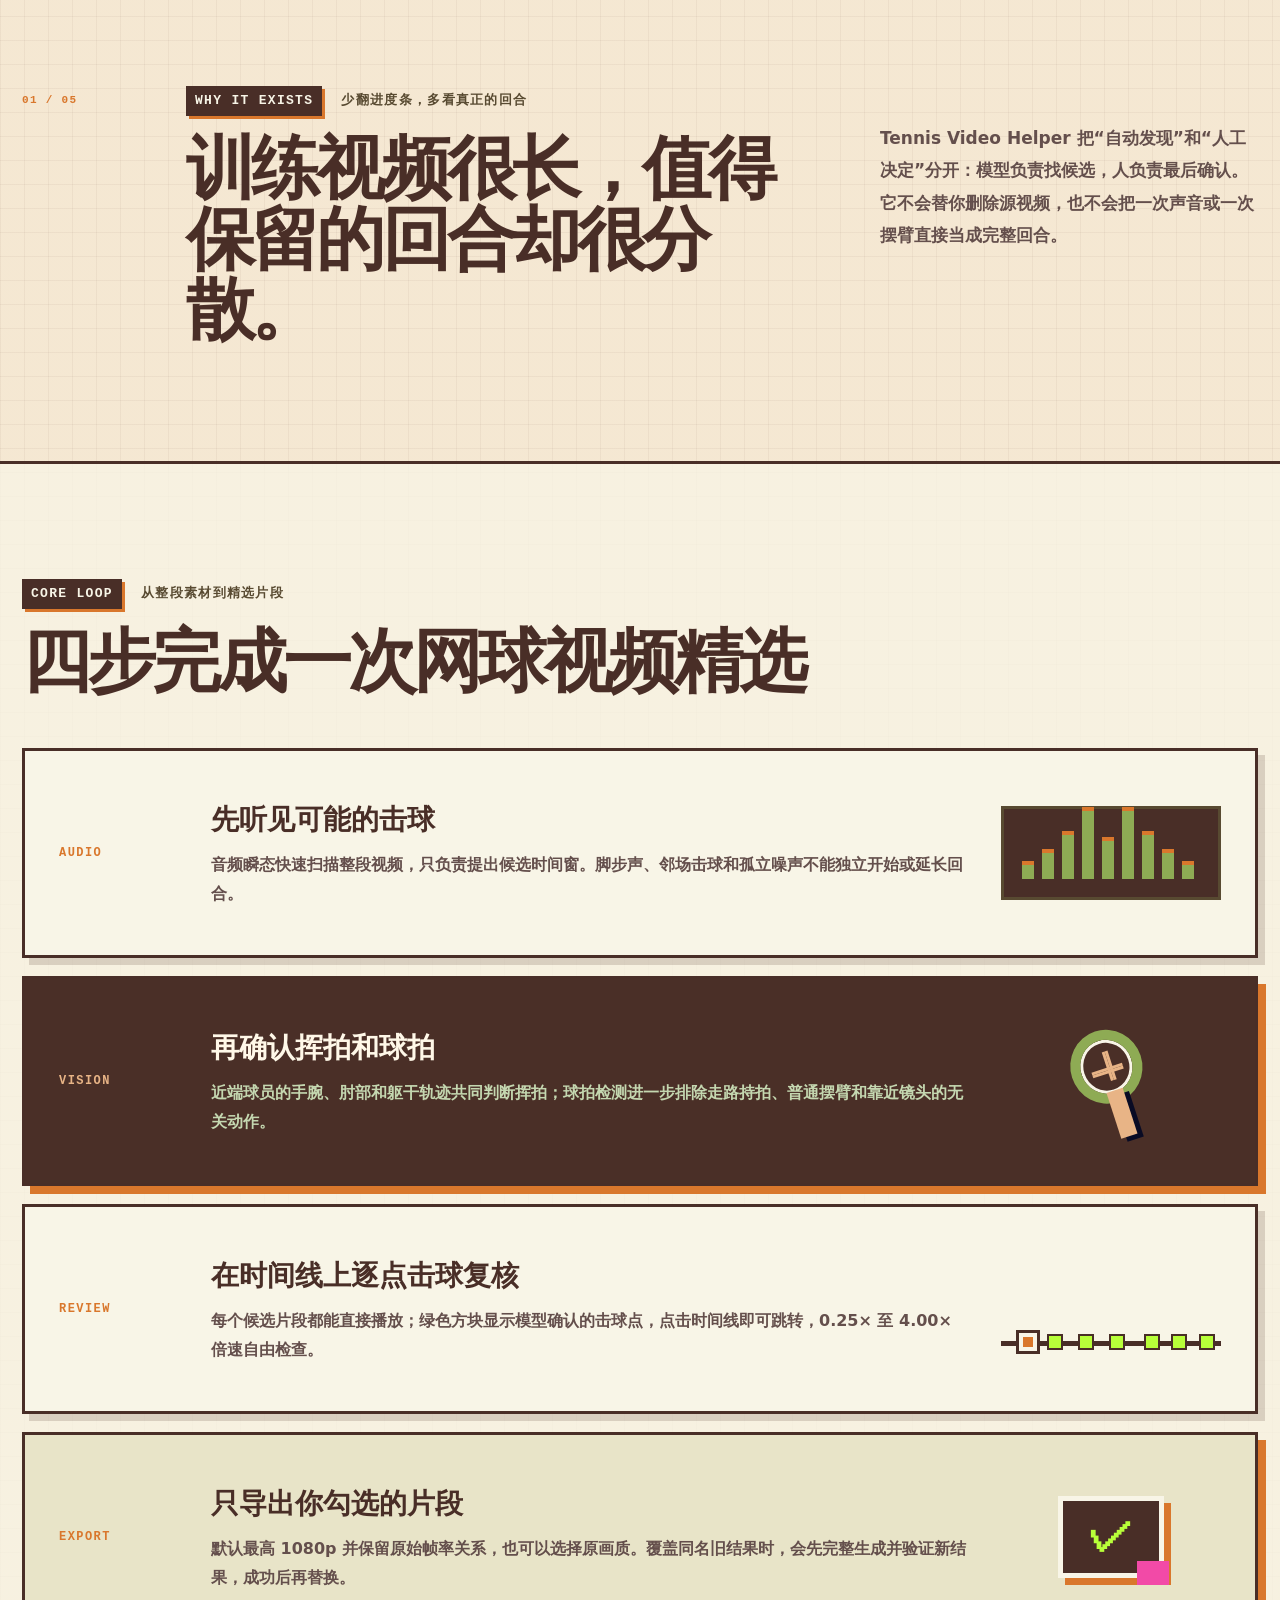
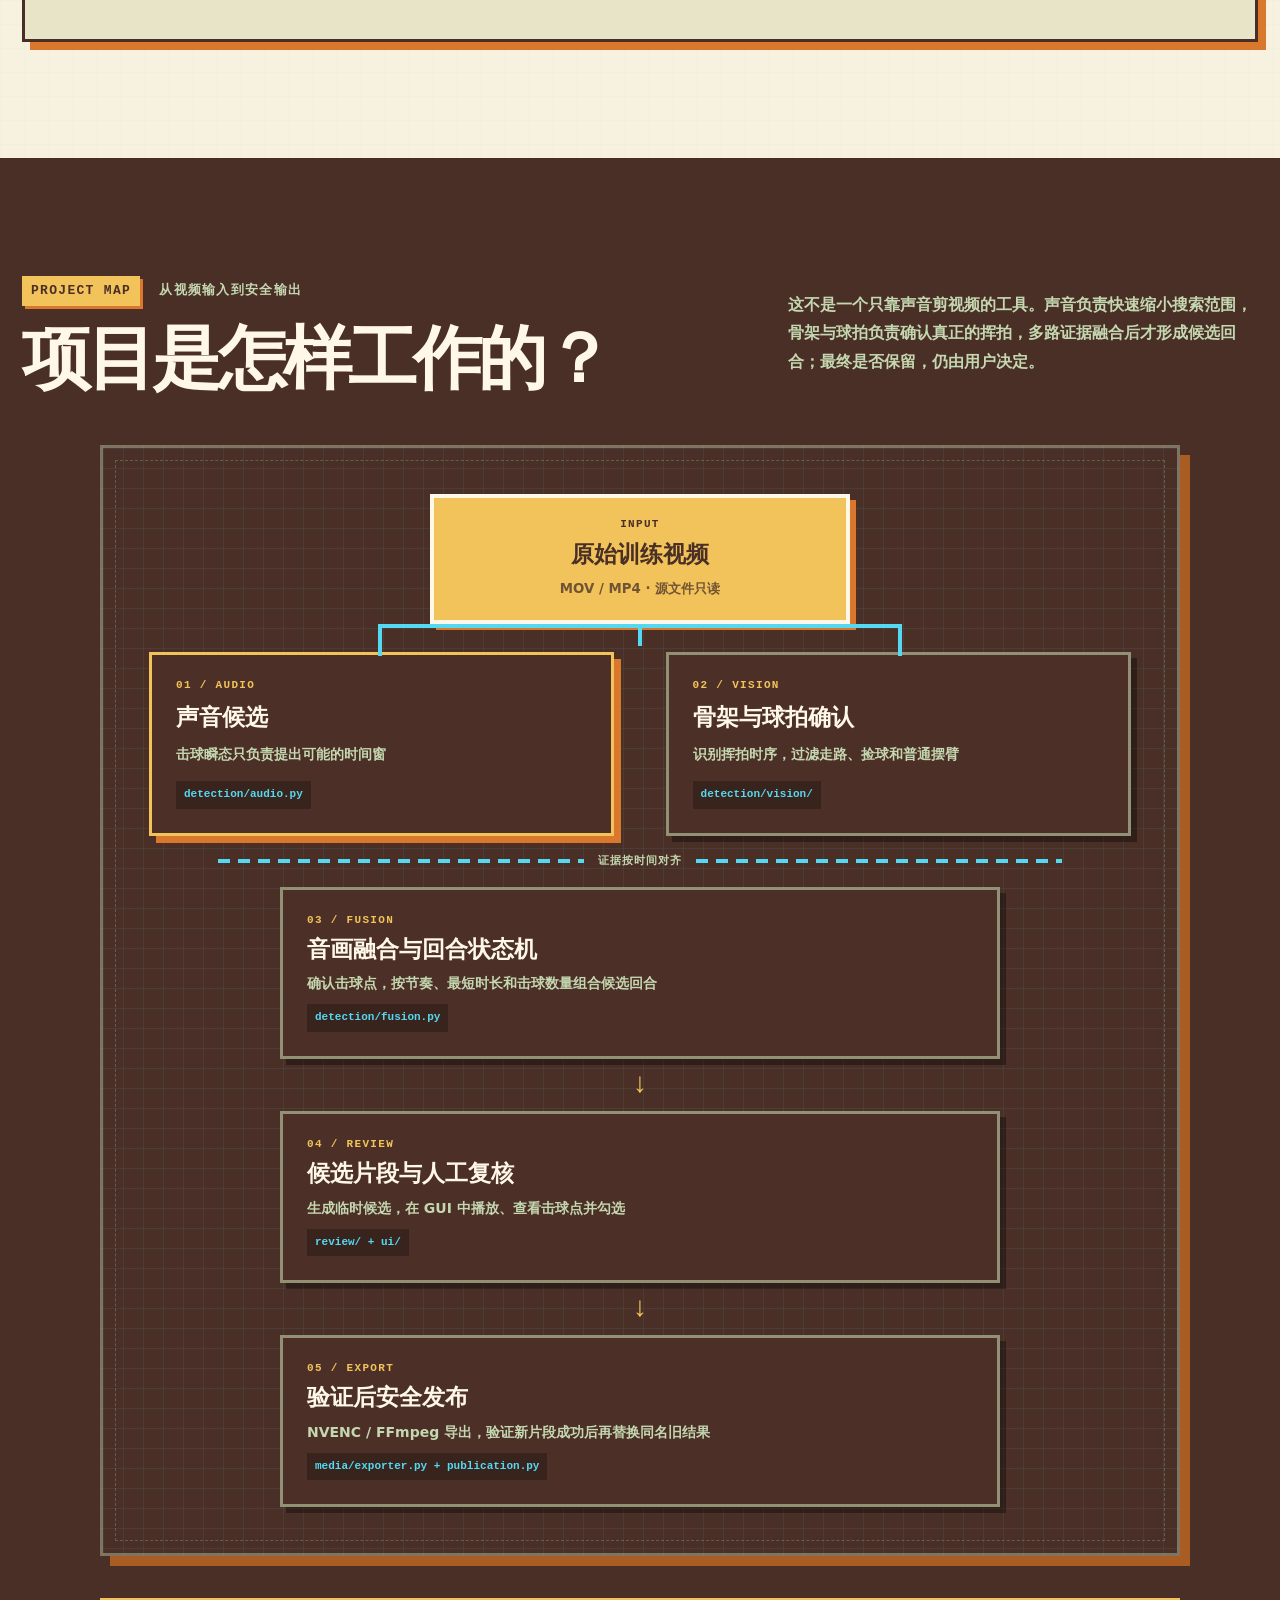
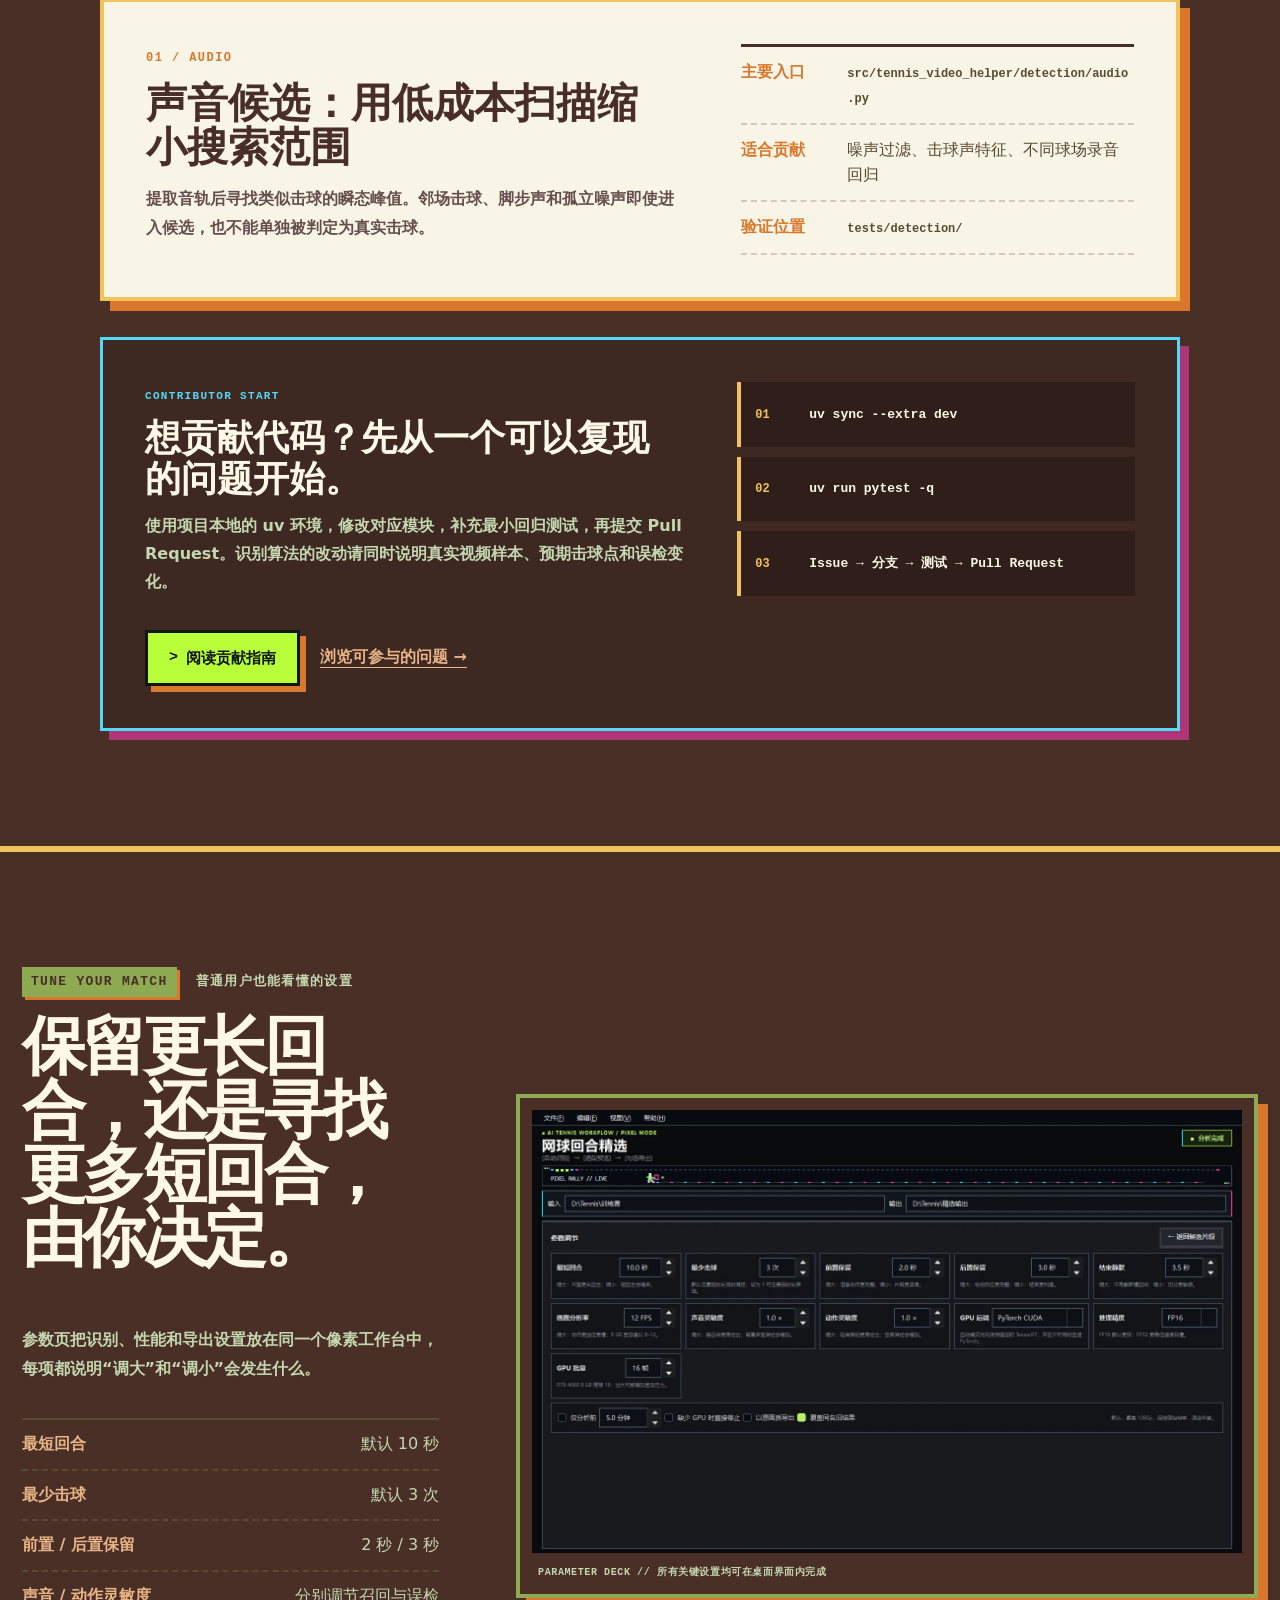
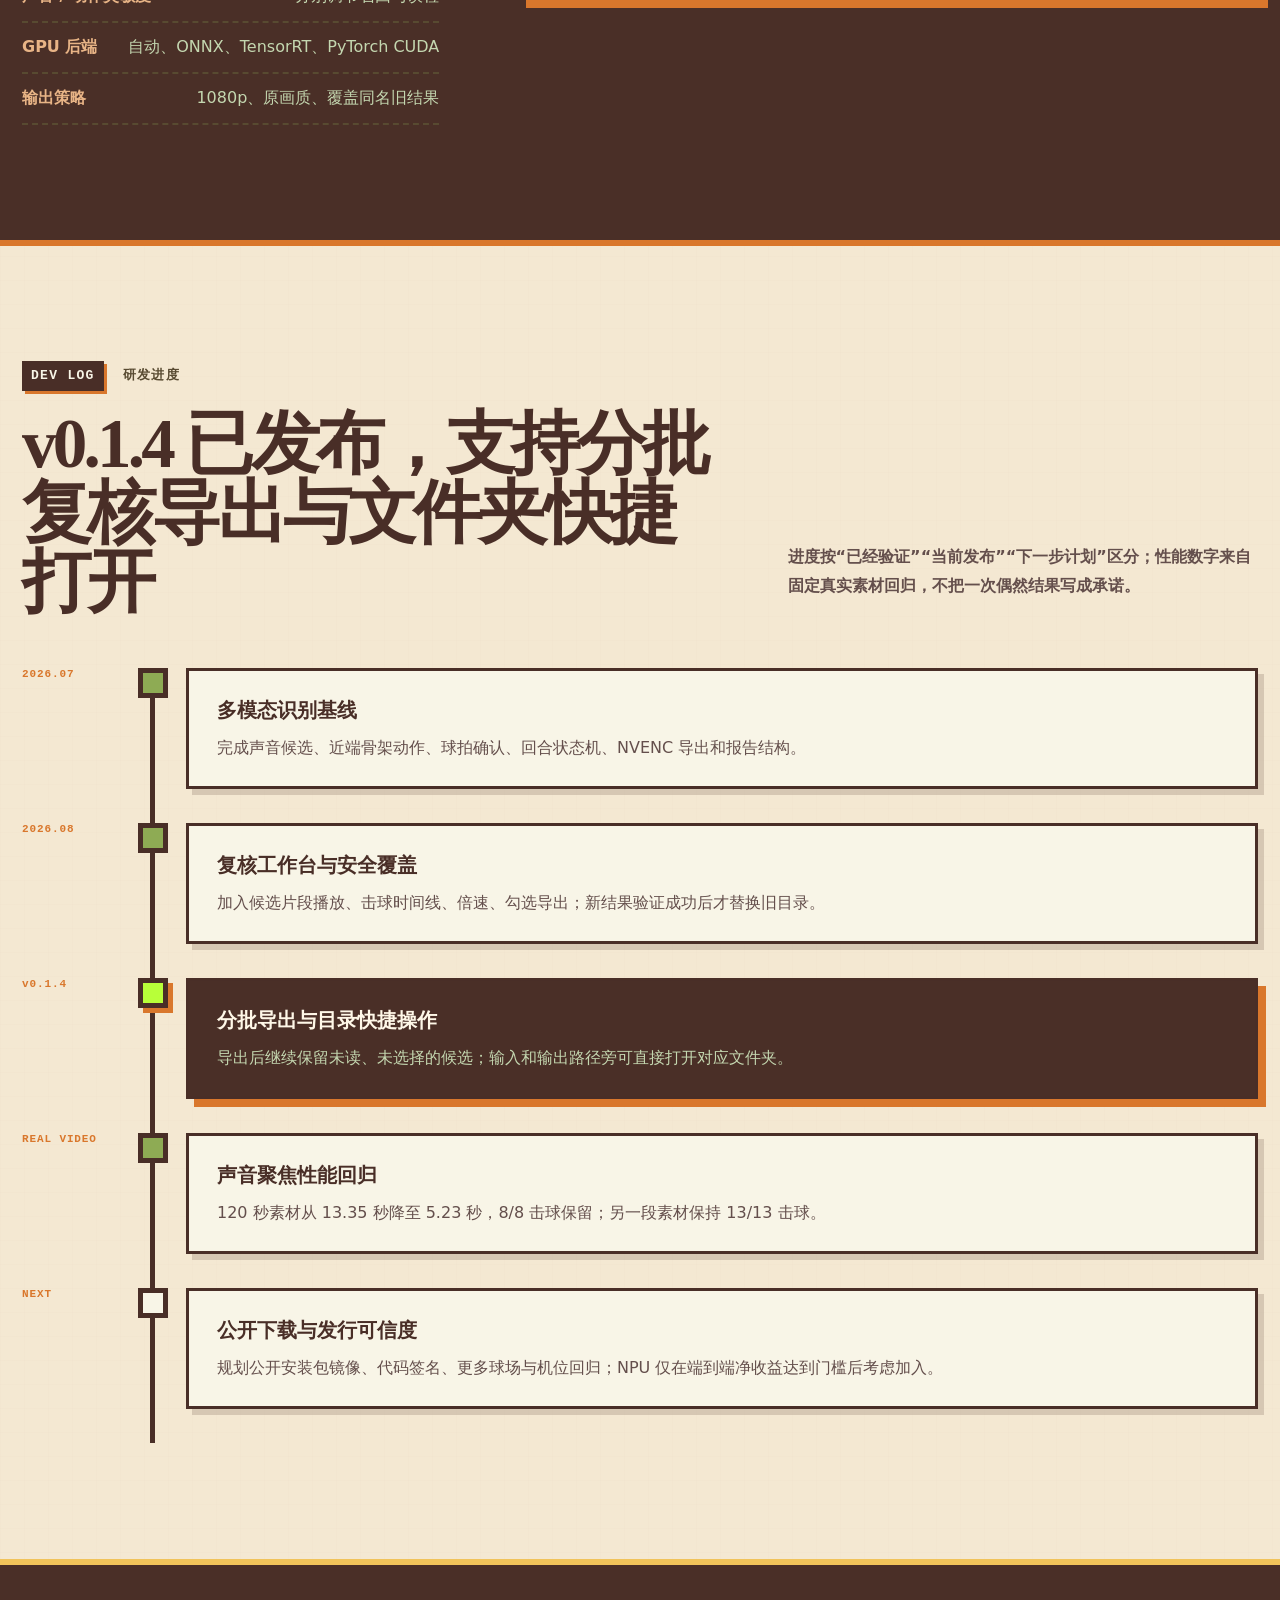
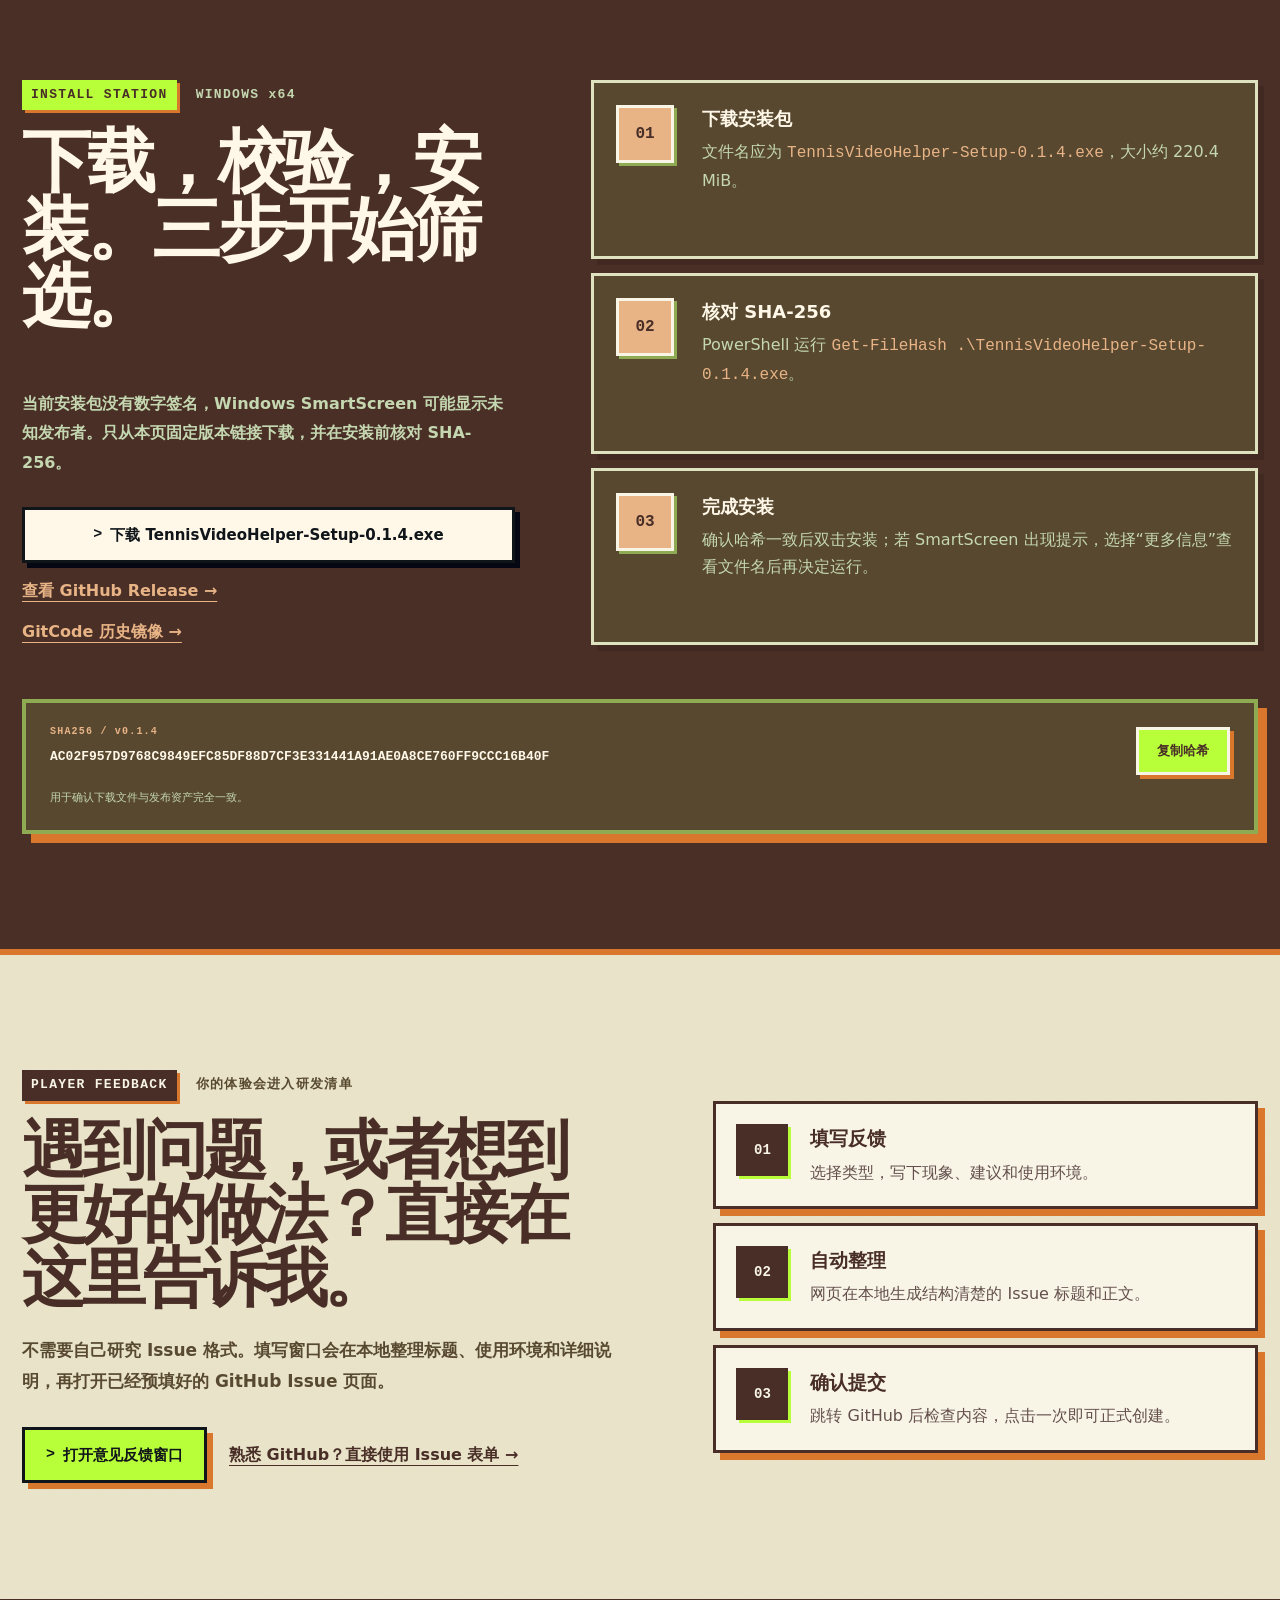
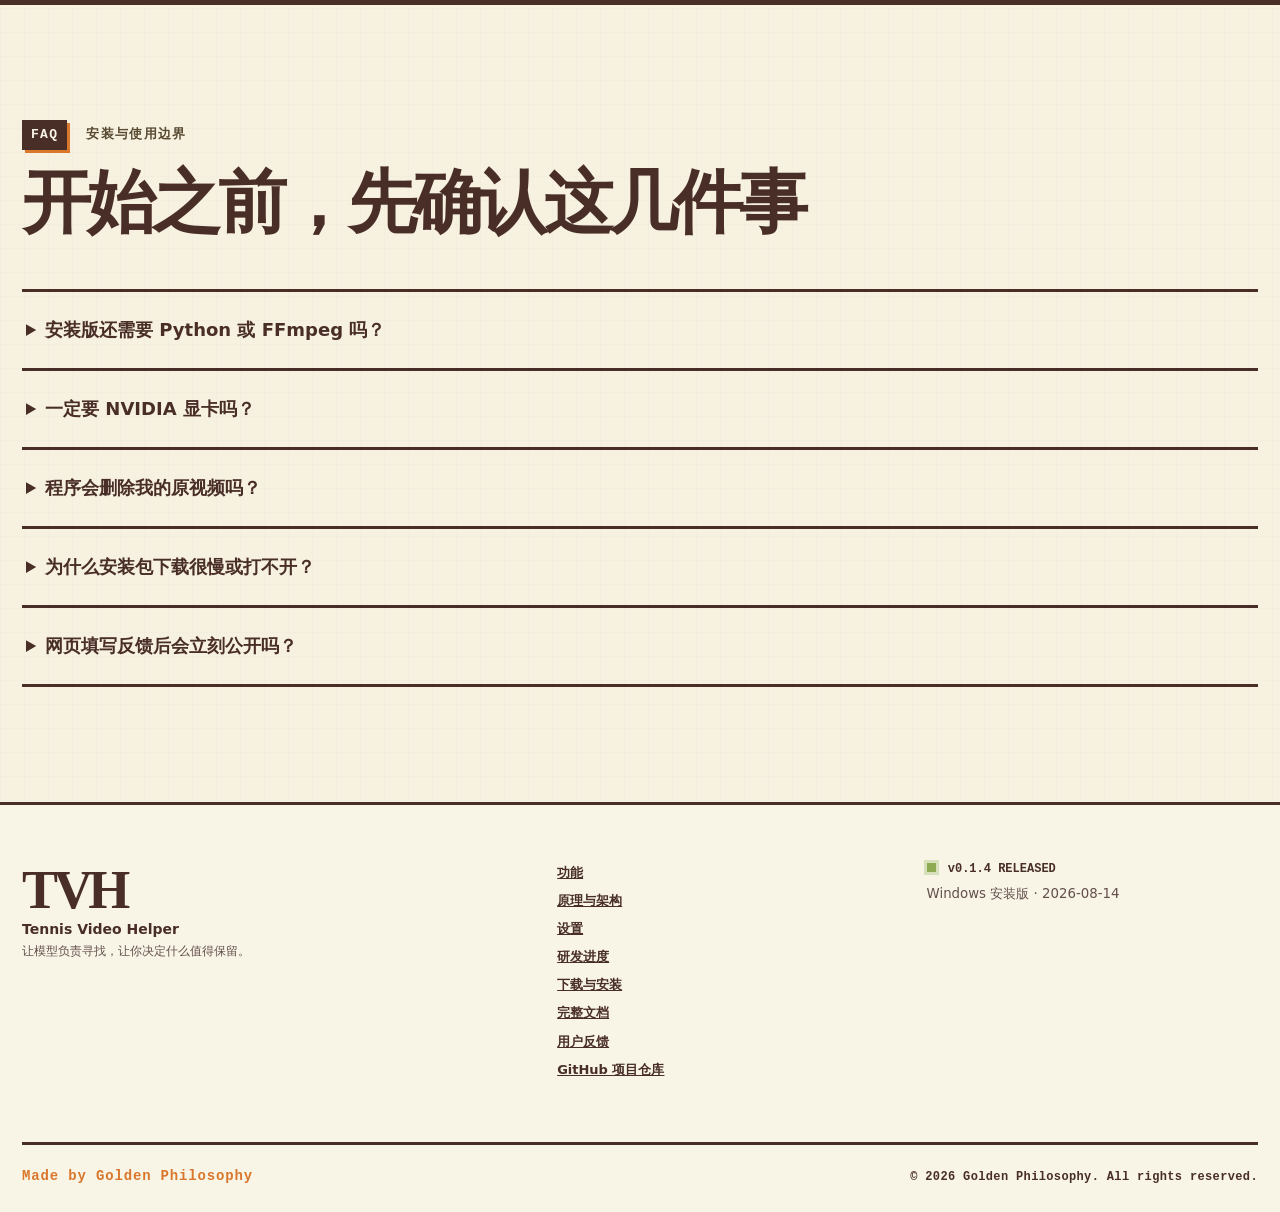
==== commit 89321222: "release: prepare v0.1.4" ====
--- a/docs/index.html
+++ b/docs/index.html
@@ -42,9 +42,9 @@
   <link rel="stylesheet" href="tennis-video-helper.css?v=20260812-v9">
   <link rel="stylesheet" href="github-star.css?v=20260812-v1">
   <script src="pixel-preview.js?v=20260812-tennis" defer></script>
-  <script src="tennis-video-helper.js?v=20260813-v10" defer></script>
+  <script src="tennis-video-helper.js?v=20260814-v11" defer></script>
   <script src="github-star.js?v=20260812-v1" defer></script>
-  <script src="tennis-video-helper-i18n.js?v=20260812-v2" defer></script>
+  <script src="tennis-video-helper-i18n.js?v=20260814-v3" defer></script>
 </head>
 <body class="pixel-site tennis-site">
   <a class="skip-link" href="#main-content">跳到主要内容</a>
@@ -56,7 +56,7 @@
   <header class="pixel-header tennis-header" data-header>
     <a class="pixel-brand tennis-brand" href="index.html" aria-label="Tennis Video Helper 首页">
       <span class="tennis-brand__icon"><img src="assets/images/tennis-video-helper/app-icon.png" width="40" height="40" alt=""></span>
-      <span><strong>TENNIS VIDEO HELPER</strong><small>RALLY SELECTOR / v0.1.3</small></span>
+      <span><strong>TENNIS VIDEO HELPER</strong><small>RALLY SELECTOR / v0.1.4</small></span>
     </a>
     <button class="pixel-menu" type="button" data-pixel-menu aria-expanded="false" aria-controls="tennis-nav">MENU</button>
     <nav class="pixel-nav tennis-nav" id="tennis-nav" data-pixel-nav aria-label="页面导航">
@@ -120,13 +120,13 @@
         <h1 id="tennis-title">把长视频里的<br><em>精彩回合</em>挑出来</h1>
         <p class="tennis-hero__lead">声音找到候选，人体骨架确认挥拍，球拍检测过滤走路和摆臂。分析完成后，在软件里逐段预览、查看击球点，再勾选导出。</p>
         <div class="tennis-hero__actions">
-          <a class="tennis-button tennis-button--primary" data-tv-download href="https://gitcode.com/Black__Jacket/TennisVideoHelper/releases/download/v0.1.3/TennisVideoHelper-Setup-0.1.3.exe" download="TennisVideoHelper-Setup-0.1.3.exe" rel="noopener noreferrer">下载 Windows 安装包</a>
+          <a class="tennis-button tennis-button--primary" data-tv-download href="https://github.com/Lijinzh/TennisVideoHelper/releases/download/v0.1.4/TennisVideoHelper-Setup-0.1.4.exe" download="TennisVideoHelper-Setup-0.1.4.exe" rel="noopener noreferrer">下载 Windows 安装包</a>
           <a class="tennis-button" href="#install">查看安装步骤</a>
         </div>
         <div class="tennis-install-note" role="status" data-download-status>
-          <span>v0.1.3</span><strong>220.5 MiB</strong><small>内置运行环境、模型与 FFmpeg，无需另装 Python。</small>
-        </div>
-        <p class="tennis-private-note">安装包优先从公开 GitCode 国内镜像下载；若网络连接不稳定，也可以切换到 GitHub Release。</p>
+          <span>v0.1.4</span><strong>220.4 MiB</strong><small>内置运行环境、模型与 FFmpeg，无需另装 Python。</small>
+        </div>
+        <p class="tennis-private-note">最新版安装包从公开 GitHub Release 下载；GitCode 国内镜像仍可用于获取历史版本。</p>
       </div>
 
       <figure class="tennis-hero__screen" data-pixel-reveal>
@@ -542,14 +542,14 @@
 
     <section class="tennis-progress-section" id="progress" aria-labelledby="progress-title">
       <header class="tennis-section-heading tennis-section-heading--split" data-pixel-reveal>
-        <div><p class="tennis-kicker"><span>DEV LOG</span> 研发进度</p><h2 id="progress-title">v0.1.3 已发布，中英文界面可随时切换</h2></div>
+        <div><p class="tennis-kicker"><span>DEV LOG</span> 研发进度</p><h2 id="progress-title">v0.1.4 已发布，支持分批复核导出与文件夹快捷打开</h2></div>
         <p>进度按“已经验证”“当前发布”“下一步计划”区分；性能数字来自固定真实素材回归，不把一次偶然结果写成承诺。</p>
       </header>
 
       <ol class="tennis-timeline">
         <li class="is-done" data-pixel-reveal><span>2026.07</span><div><strong>多模态识别基线</strong><p>完成声音候选、近端骨架动作、球拍确认、回合状态机、NVENC 导出和报告结构。</p></div></li>
         <li class="is-done" data-pixel-reveal><span>2026.08</span><div><strong>复核工作台与安全覆盖</strong><p>加入候选片段播放、击球时间线、倍速、勾选导出；新结果验证成功后才替换旧目录。</p></div></li>
-        <li class="is-current" data-pixel-reveal><span>v0.1.3</span><div><strong>网站与软件中英文支持</strong><p>官网与桌面软件均可切换中文和英文，语言选择会自动保存并在下次打开时恢复。</p></div></li>
+        <li class="is-current" data-pixel-reveal><span>v0.1.4</span><div><strong>分批导出与目录快捷操作</strong><p>导出后继续保留未读、未选择的候选；输入和输出路径旁可直接打开对应文件夹。</p></div></li>
         <li class="is-done" data-pixel-reveal><span>REAL VIDEO</span><div><strong>声音聚焦性能回归</strong><p>120 秒素材从 13.35 秒降至 5.23 秒，8/8 击球保留；另一段素材保持 13/13 击球。</p></div></li>
         <li data-pixel-reveal><span>NEXT</span><div><strong>公开下载与发行可信度</strong><p>规划公开安装包镜像、代码签名、更多球场与机位回归；NPU 仅在端到端净收益达到门槛后考虑加入。</p></div></li>
       </ol>
@@ -561,20 +561,20 @@
         <h2 id="install-title">下载，校验，安装。三步开始筛选。</h2>
         <p>当前安装包没有数字签名，Windows SmartScreen 可能显示未知发布者。只从本页固定版本链接下载，并在安装前核对 SHA-256。</p>
         <div class="tennis-install-actions">
-          <a class="tennis-button tennis-button--light" data-tv-download href="https://gitcode.com/Black__Jacket/TennisVideoHelper/releases/download/v0.1.3/TennisVideoHelper-Setup-0.1.3.exe" download="TennisVideoHelper-Setup-0.1.3.exe" rel="noopener noreferrer">下载 TennisVideoHelper-Setup-0.1.3.exe</a>
-          <a class="tennis-text-link" href="https://gitcode.com/Black__Jacket/TennisVideoHelper/releases" target="_blank" rel="noopener noreferrer">查看 GitCode 发布页 →</a>
-          <a class="tennis-text-link" href="https://github.com/Lijinzh/TennisVideoHelper/releases/tag/v0.1.3" target="_blank" rel="noopener noreferrer">GitHub 备用下载 →</a>
+          <a class="tennis-button tennis-button--light" data-tv-download href="https://github.com/Lijinzh/TennisVideoHelper/releases/download/v0.1.4/TennisVideoHelper-Setup-0.1.4.exe" download="TennisVideoHelper-Setup-0.1.4.exe" rel="noopener noreferrer">下载 TennisVideoHelper-Setup-0.1.4.exe</a>
+          <a class="tennis-text-link" href="https://github.com/Lijinzh/TennisVideoHelper/releases/tag/v0.1.4" target="_blank" rel="noopener noreferrer">查看 GitHub Release →</a>
+          <a class="tennis-text-link" href="https://gitcode.com/Black__Jacket/TennisVideoHelper/releases" target="_blank" rel="noopener noreferrer">GitCode 历史镜像 →</a>
         </div>
       </div>
 
       <ol class="tennis-install-steps" data-pixel-reveal>
-        <li><span>01</span><div><strong>下载安装包</strong><p>文件名应为 <code>TennisVideoHelper-Setup-0.1.3.exe</code>，大小约 220.5 MiB。</p></div></li>
-        <li><span>02</span><div><strong>核对 SHA-256</strong><p>PowerShell 运行 <code>Get-FileHash .\TennisVideoHelper-Setup-0.1.3.exe</code>。</p></div></li>
+        <li><span>01</span><div><strong>下载安装包</strong><p>文件名应为 <code>TennisVideoHelper-Setup-0.1.4.exe</code>，大小约 220.4 MiB。</p></div></li>
+        <li><span>02</span><div><strong>核对 SHA-256</strong><p>PowerShell 运行 <code>Get-FileHash .\TennisVideoHelper-Setup-0.1.4.exe</code>。</p></div></li>
         <li><span>03</span><div><strong>完成安装</strong><p>确认哈希一致后双击安装；若 SmartScreen 出现提示，选择“更多信息”查看文件名后再决定运行。</p></div></li>
       </ol>
 
       <div class="tennis-hash-panel" data-pixel-reveal>
-        <div><span>SHA256 / v0.1.3</span><strong data-sha-value>9A7451CDB712DE811B18A74DF2101D430A73478F372F173CC4E2536EE80F258E</strong></div>
+        <div><span>SHA256 / v0.1.4</span><strong data-sha-value>AC02F957D9768C9849EFC85DF88D7CF3E331441A91AE0A8CE760FF9CCC16B40F</strong></div>
         <button type="button" data-copy-sha>复制哈希</button>
         <p role="status" aria-live="polite" data-copy-status>用于确认下载文件与发布资产完全一致。</p>
       </div>
@@ -606,7 +606,7 @@
         <details data-pixel-reveal><summary>安装版还需要 Python 或 FFmpeg 吗？</summary><p>不需要。安装包已经内置应用运行环境、模型以及程序使用的 FFmpeg 与 ffprobe。</p></details>
         <details data-pixel-reveal><summary>一定要 NVIDIA 显卡吗？</summary><p>轻量安装版可以使用 ONNX GPU 路径；NVIDIA 显卡还能启用 NVDEC / NVENC，并在支持的环境中使用 CUDA 或 TensorRT。不可用时软件会明确显示回退状态。</p></details>
         <details data-pixel-reveal><summary>程序会删除我的原视频吗？</summary><p>不会。源视频始终只读；软件只向你选择的输出目录写入候选和最终片段。</p></details>
-        <details data-pixel-reveal><summary>为什么安装包下载很慢或打不开？</summary><p>安装包同时托管在公开 GitCode 与 GitHub Release。本页默认使用 GitCode 国内镜像；如果仍然下载缓慢，可以进入发布页重试或切换 GitHub 备用下载。</p></details>
+        <details data-pixel-reveal><summary>为什么安装包下载很慢或打不开？</summary><p>最新版安装包托管在公开 GitHub Release。网络连接不稳定时可以进入 Release 页面重试；GitCode 国内镜像目前保留历史版本。</p></details>
         <details data-pixel-reveal><summary>网页填写反馈后会立刻公开吗？</summary><p>不会。内容只在你的浏览器里整理；跳转 GitHub 后仍需要你检查并确认提交。Issue 创建后会公开显示，请勿填写手机号、邮箱、私人视频地址或其他敏感信息。</p></details>
       </div>
     </section>
@@ -637,6 +637,7 @@
         <label>
           <span>软件版本</span>
           <select name="version" required>
+            <option value="v0.1.4">v0.1.4</option>
             <option value="v0.1.3">v0.1.3</option>
             <option value="v0.1.2">v0.1.2</option>
             <option value="v0.1.1">v0.1.1</option>
@@ -694,7 +695,7 @@
   <footer class="pixel-footer tennis-footer">
     <div class="pixel-footer__brand"><span>TVH</span><strong>Tennis Video Helper</strong><p>让模型负责寻找，让你决定什么值得保留。</p></div>
     <nav aria-label="页脚导航"><a href="#features">功能</a><a href="#architecture">原理与架构</a><a href="#settings">设置</a><a href="#progress">研发进度</a><a href="#install">下载与安装</a><a href="documentation/">完整文档</a><a href="#feedback">用户反馈</a><a href="https://github.com/Lijinzh/TennisVideoHelper" target="_blank" rel="noopener noreferrer">GitHub 项目仓库</a></nav>
-    <div class="pixel-footer__status"><span><i></i> v0.1.3 RELEASED</span><small>Windows 安装版 · 2026-08-12</small></div>
+    <div class="pixel-footer__status"><span><i></i> v0.1.4 RELEASED</span><small>Windows 安装版 · 2026-08-14</small></div>
     <div class="pixel-footer__bottom tennis-footer__credits">
       <strong>Made by Golden Philosophy</strong>
       <span>© 2026 Golden Philosophy. All rights reserved.</span>
